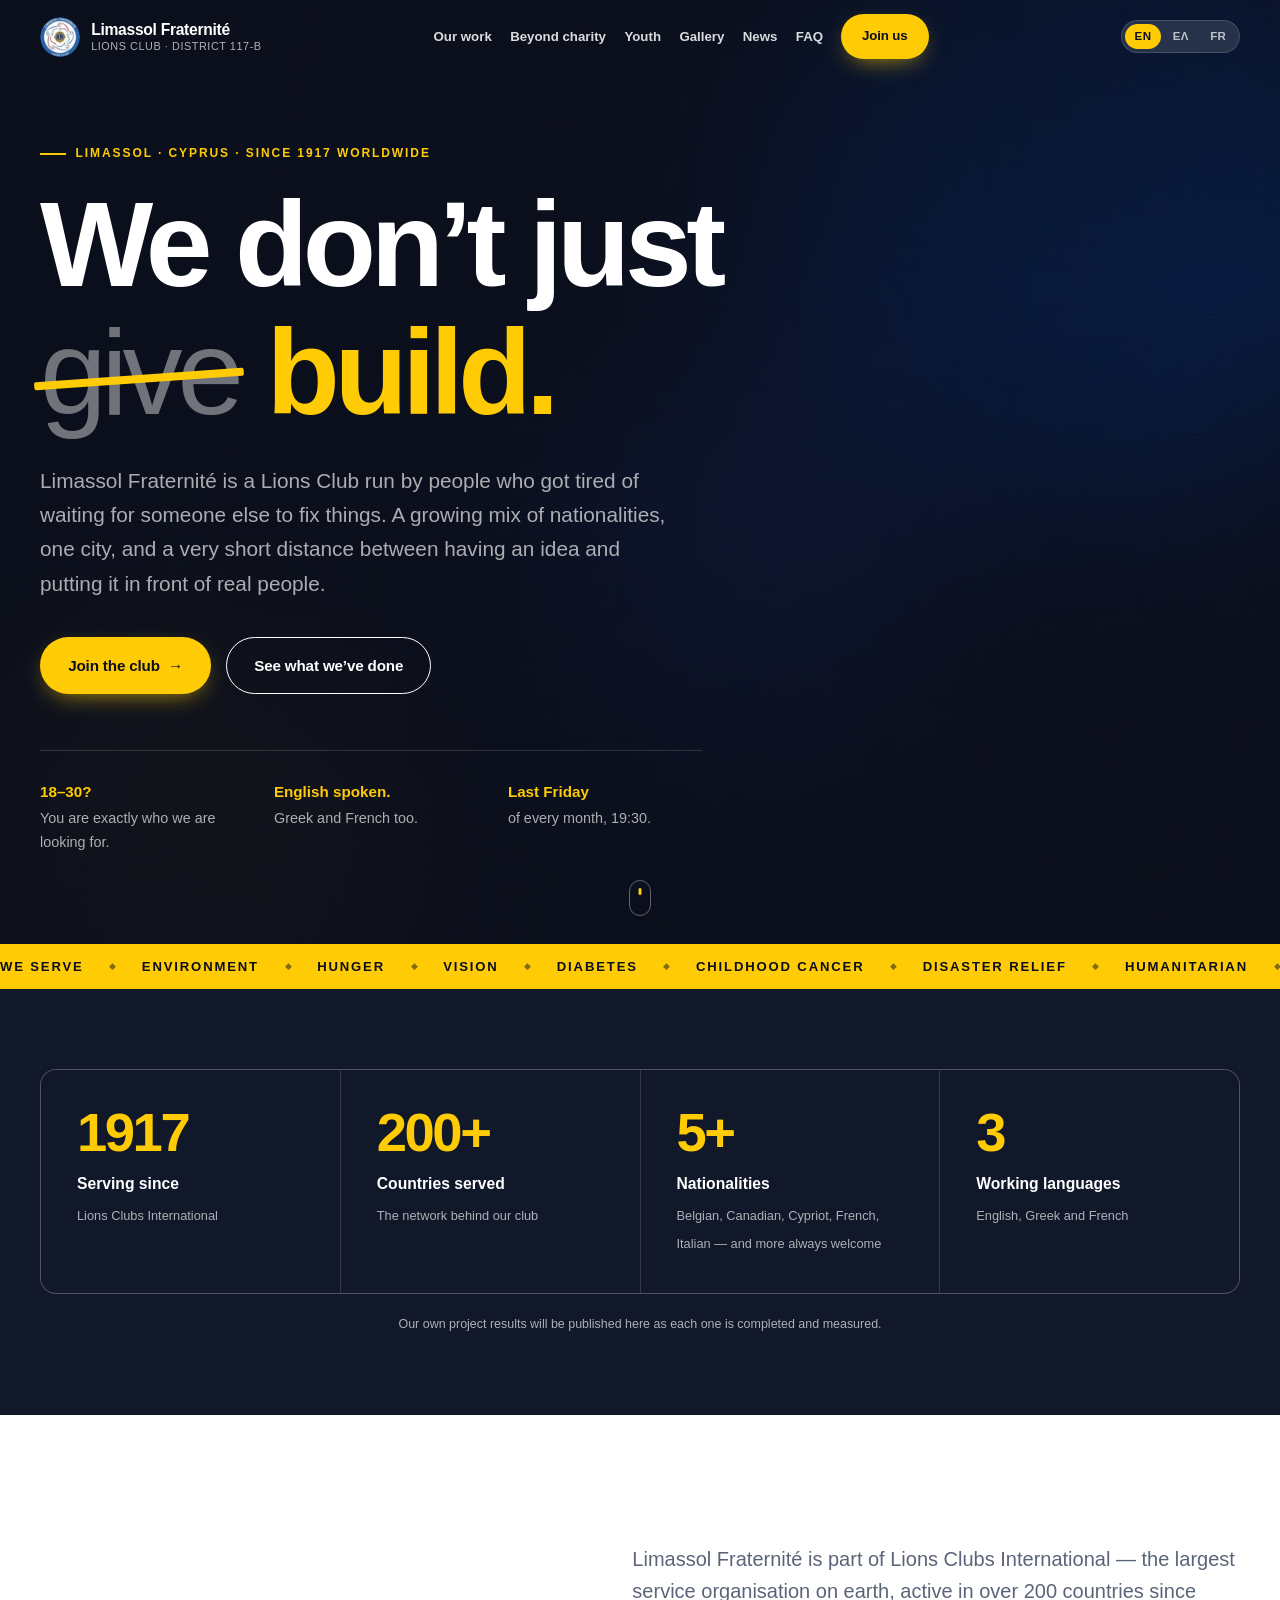
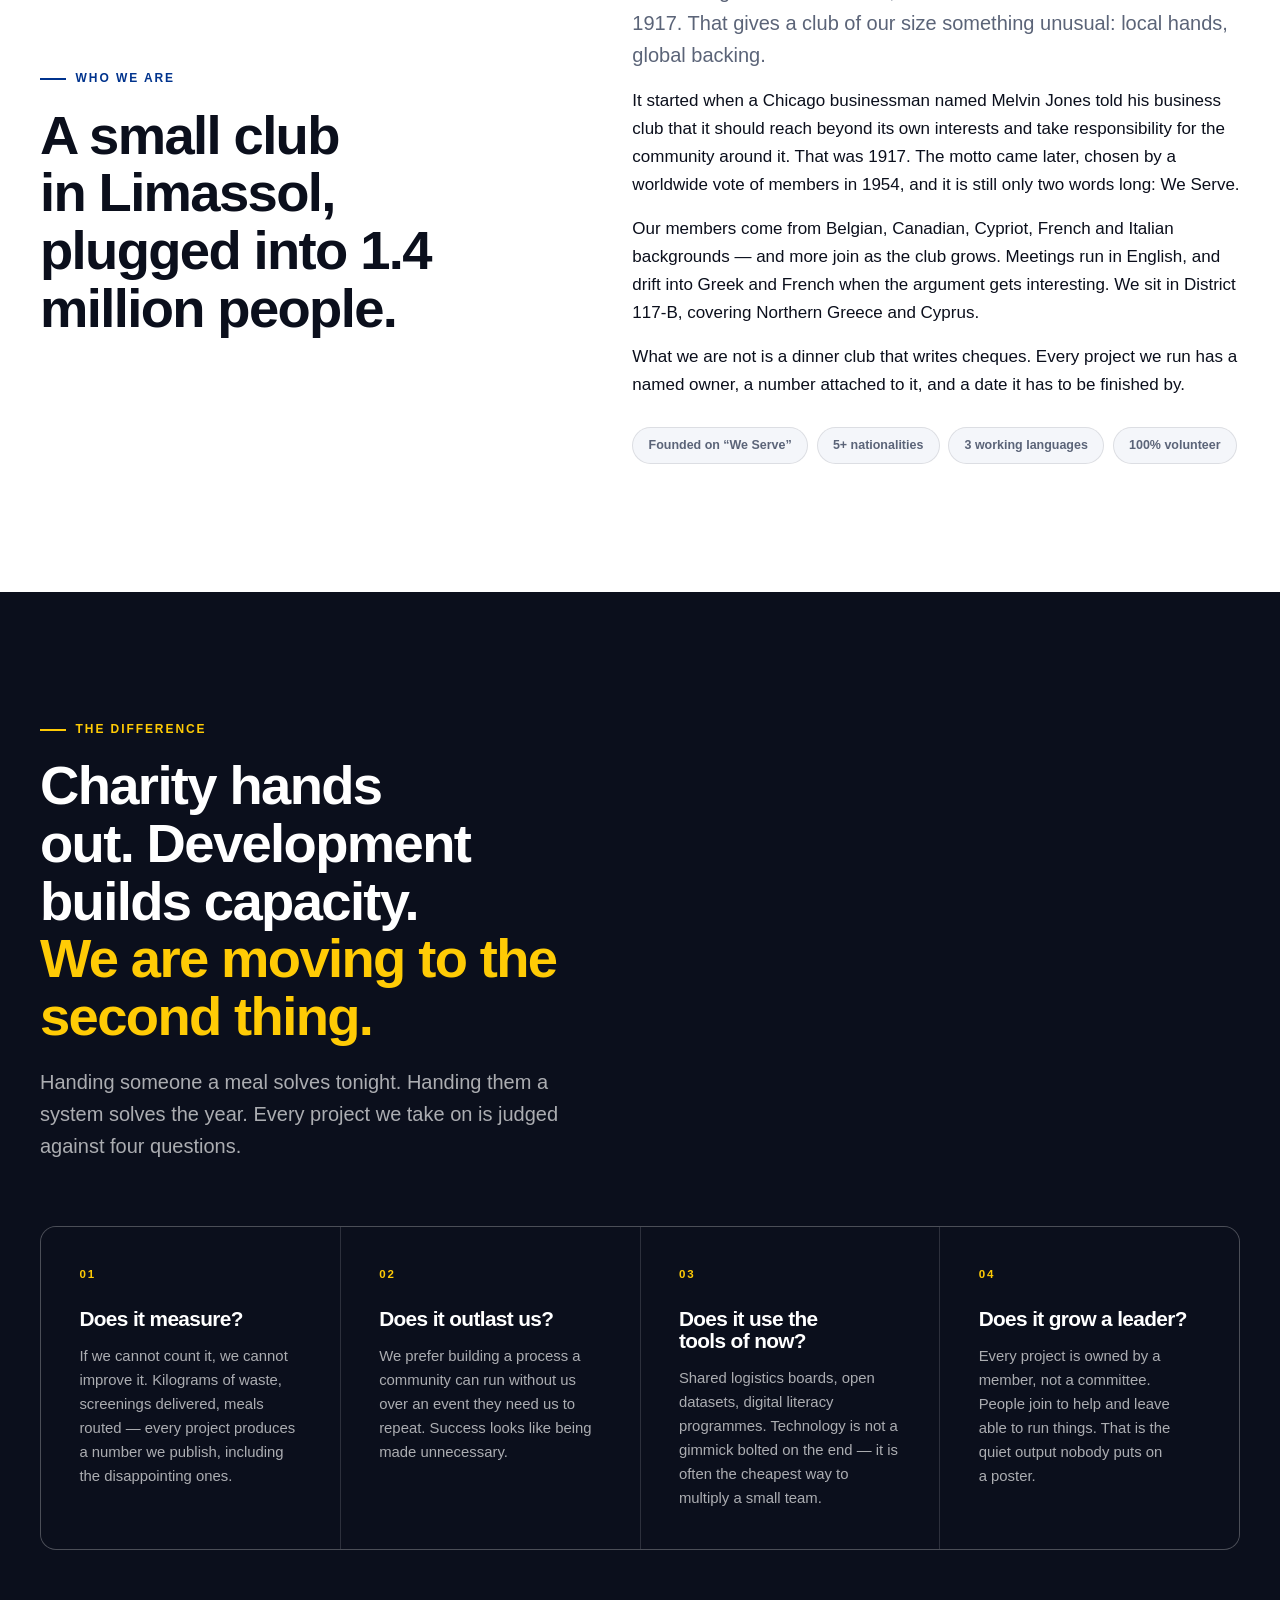
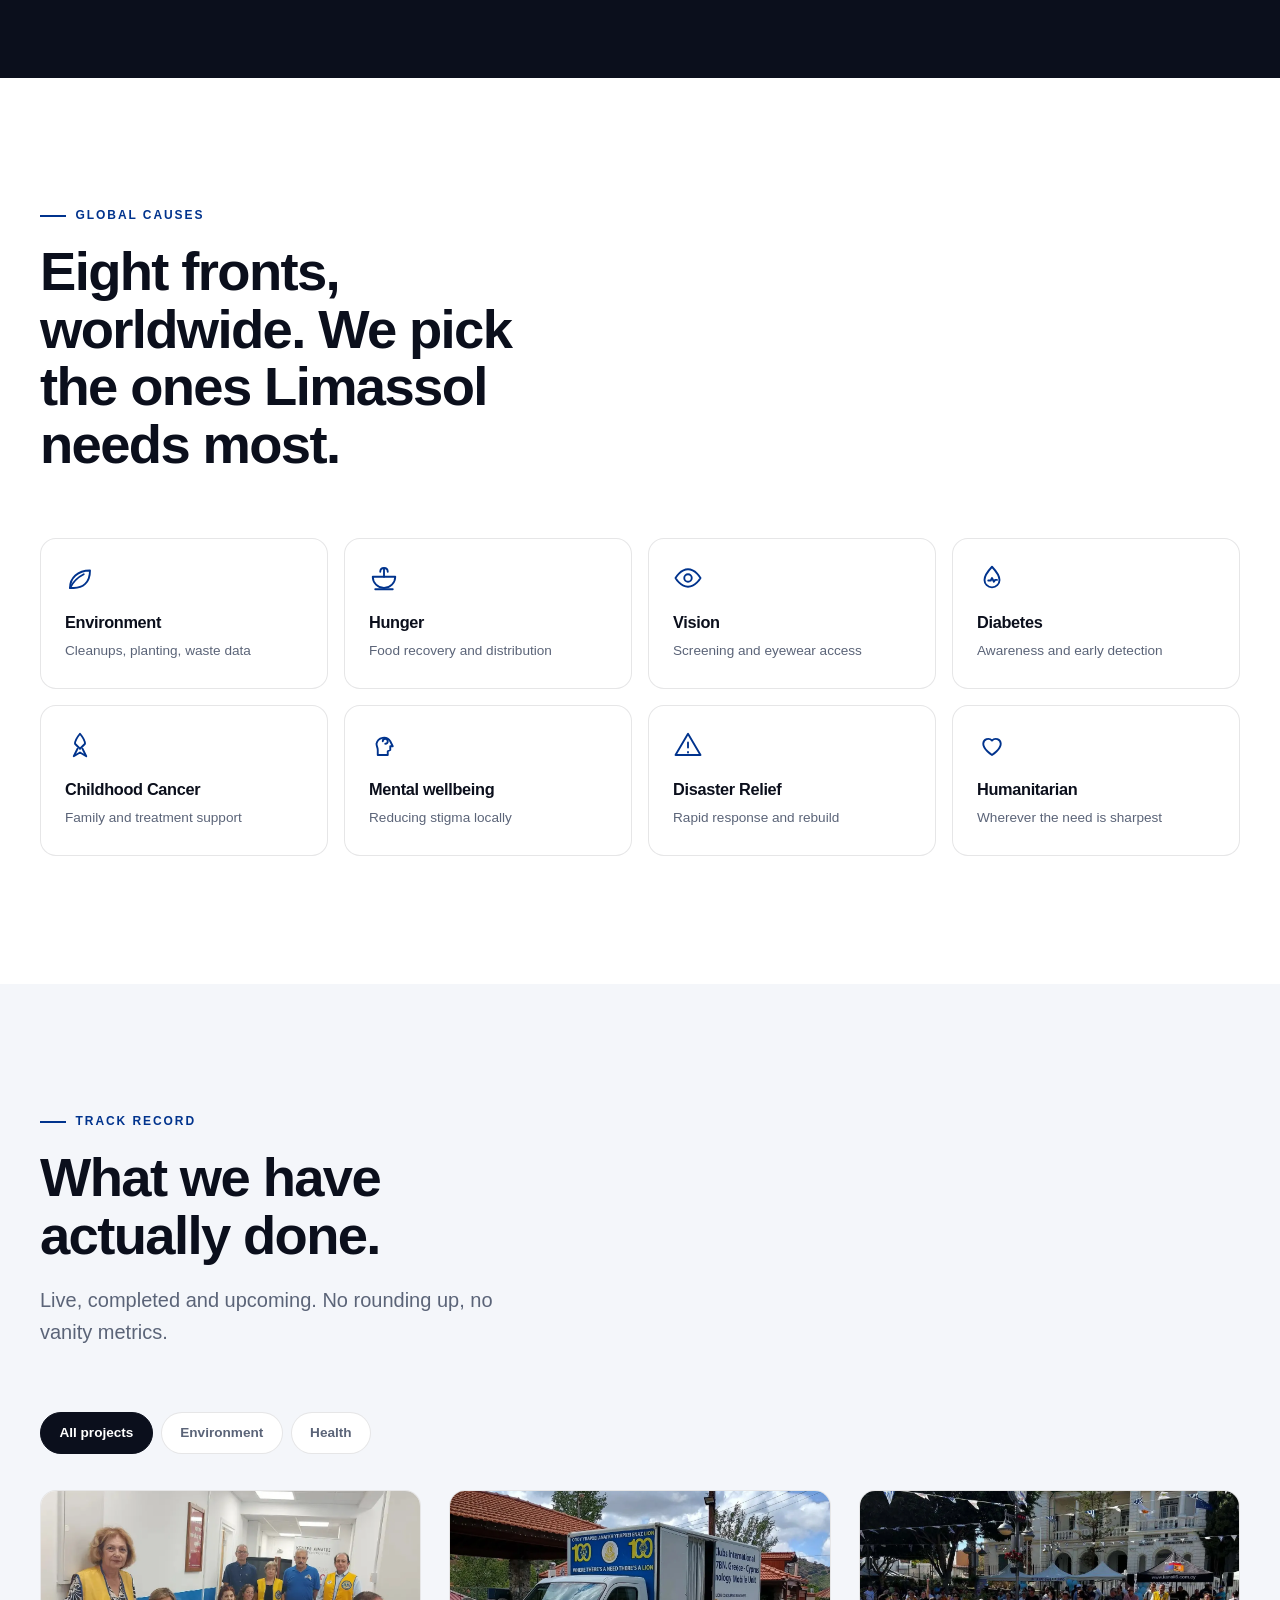
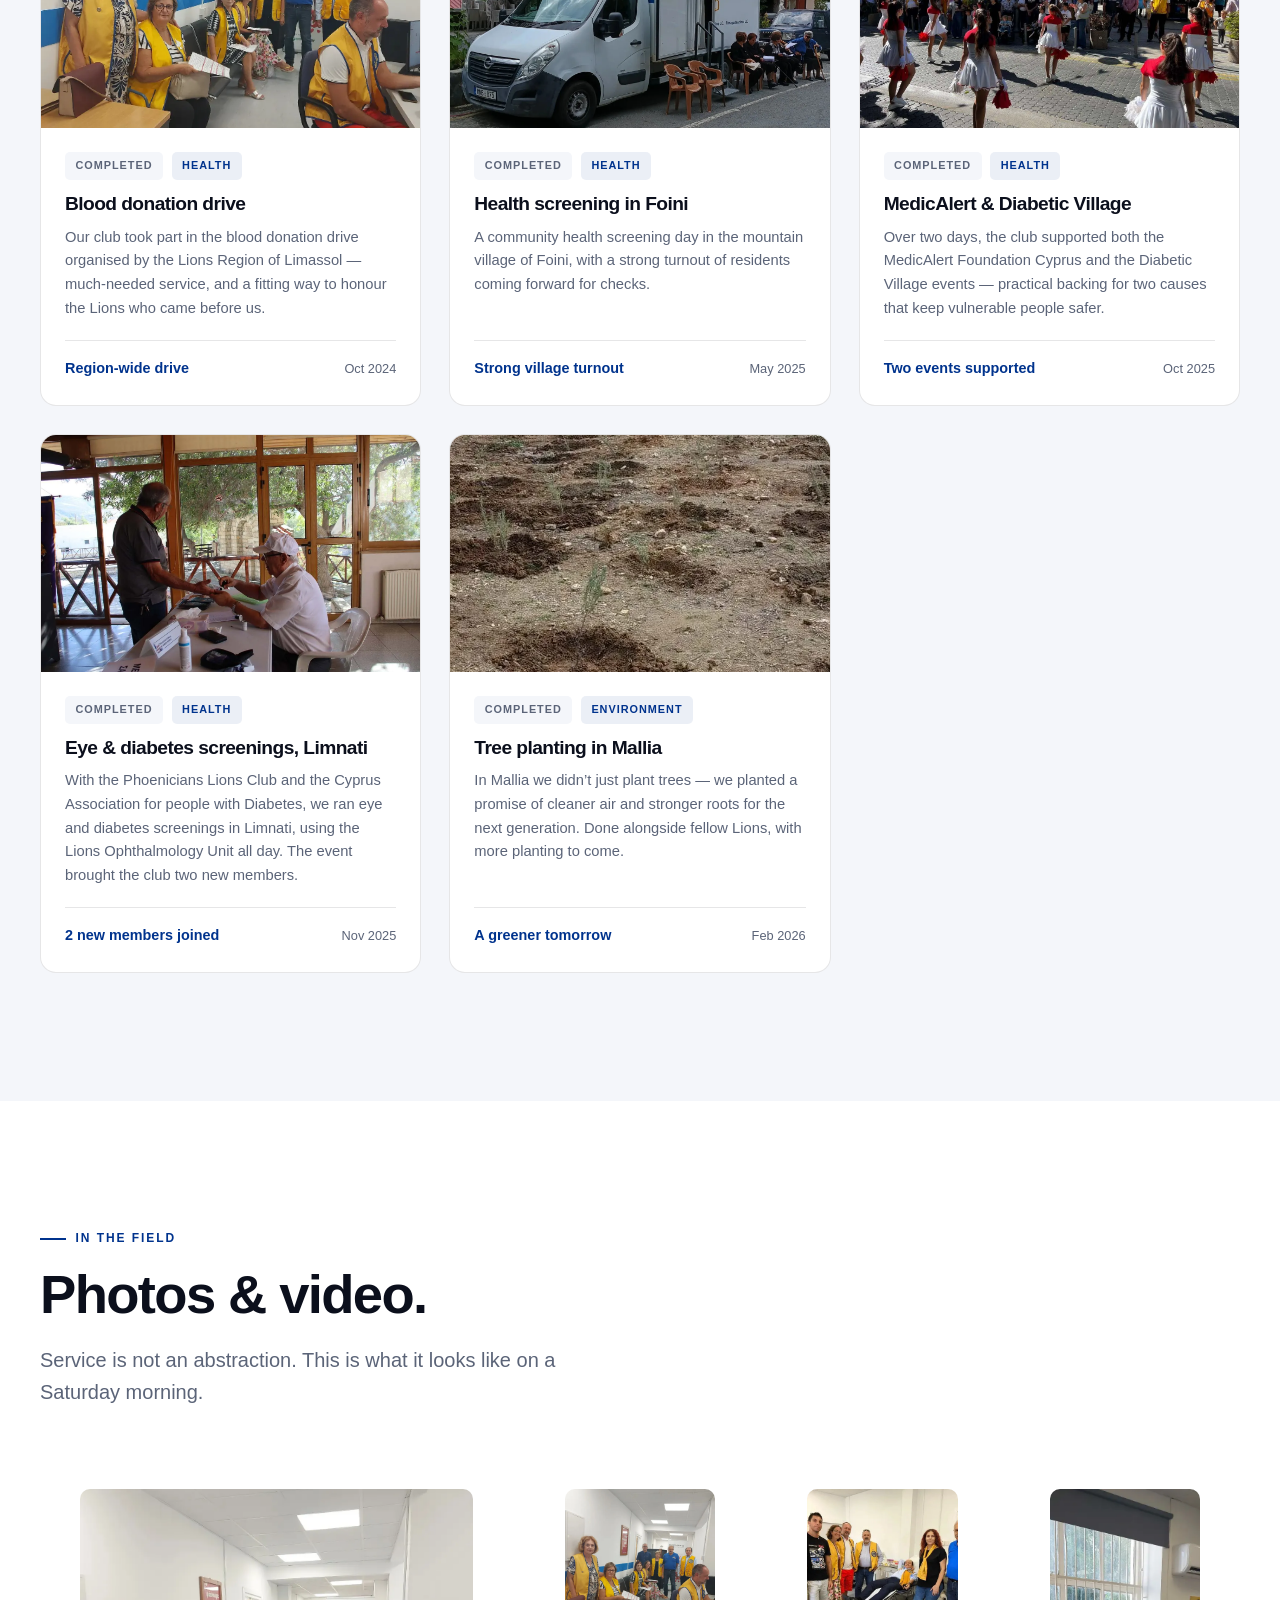
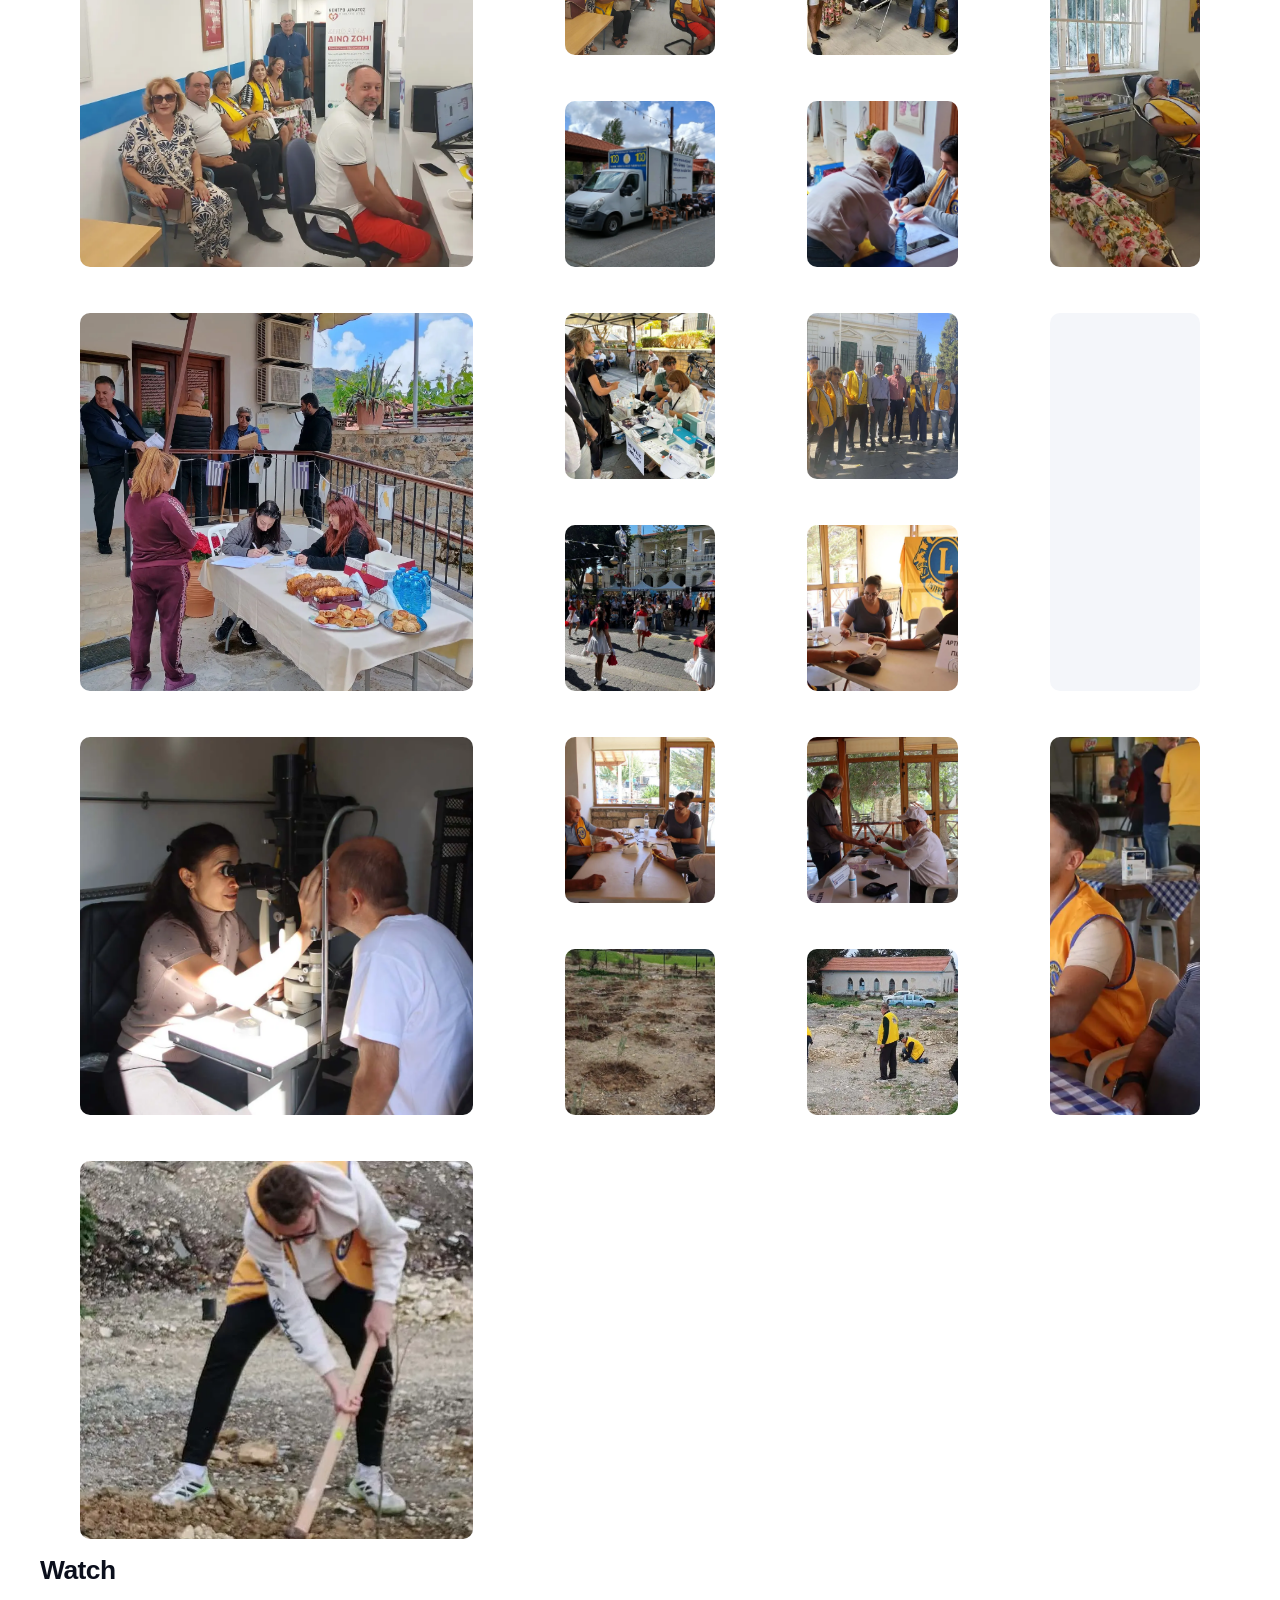
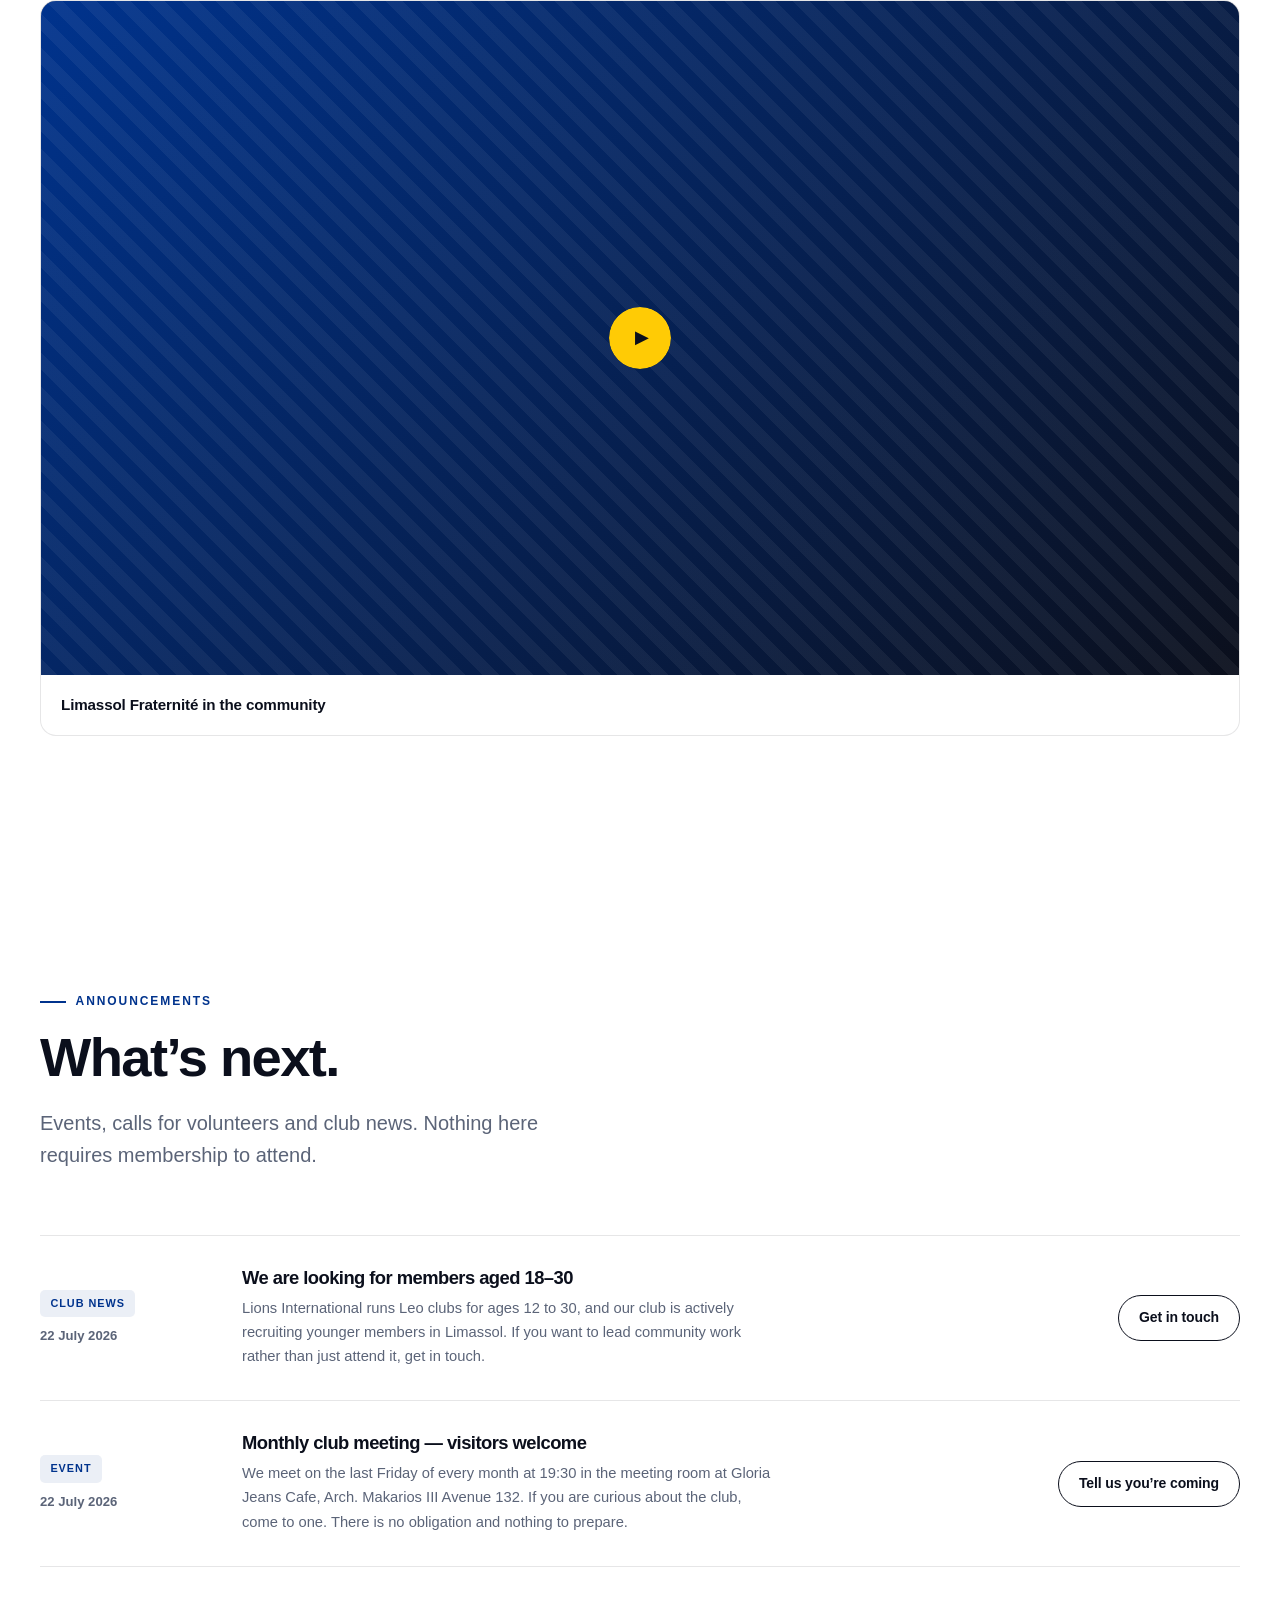
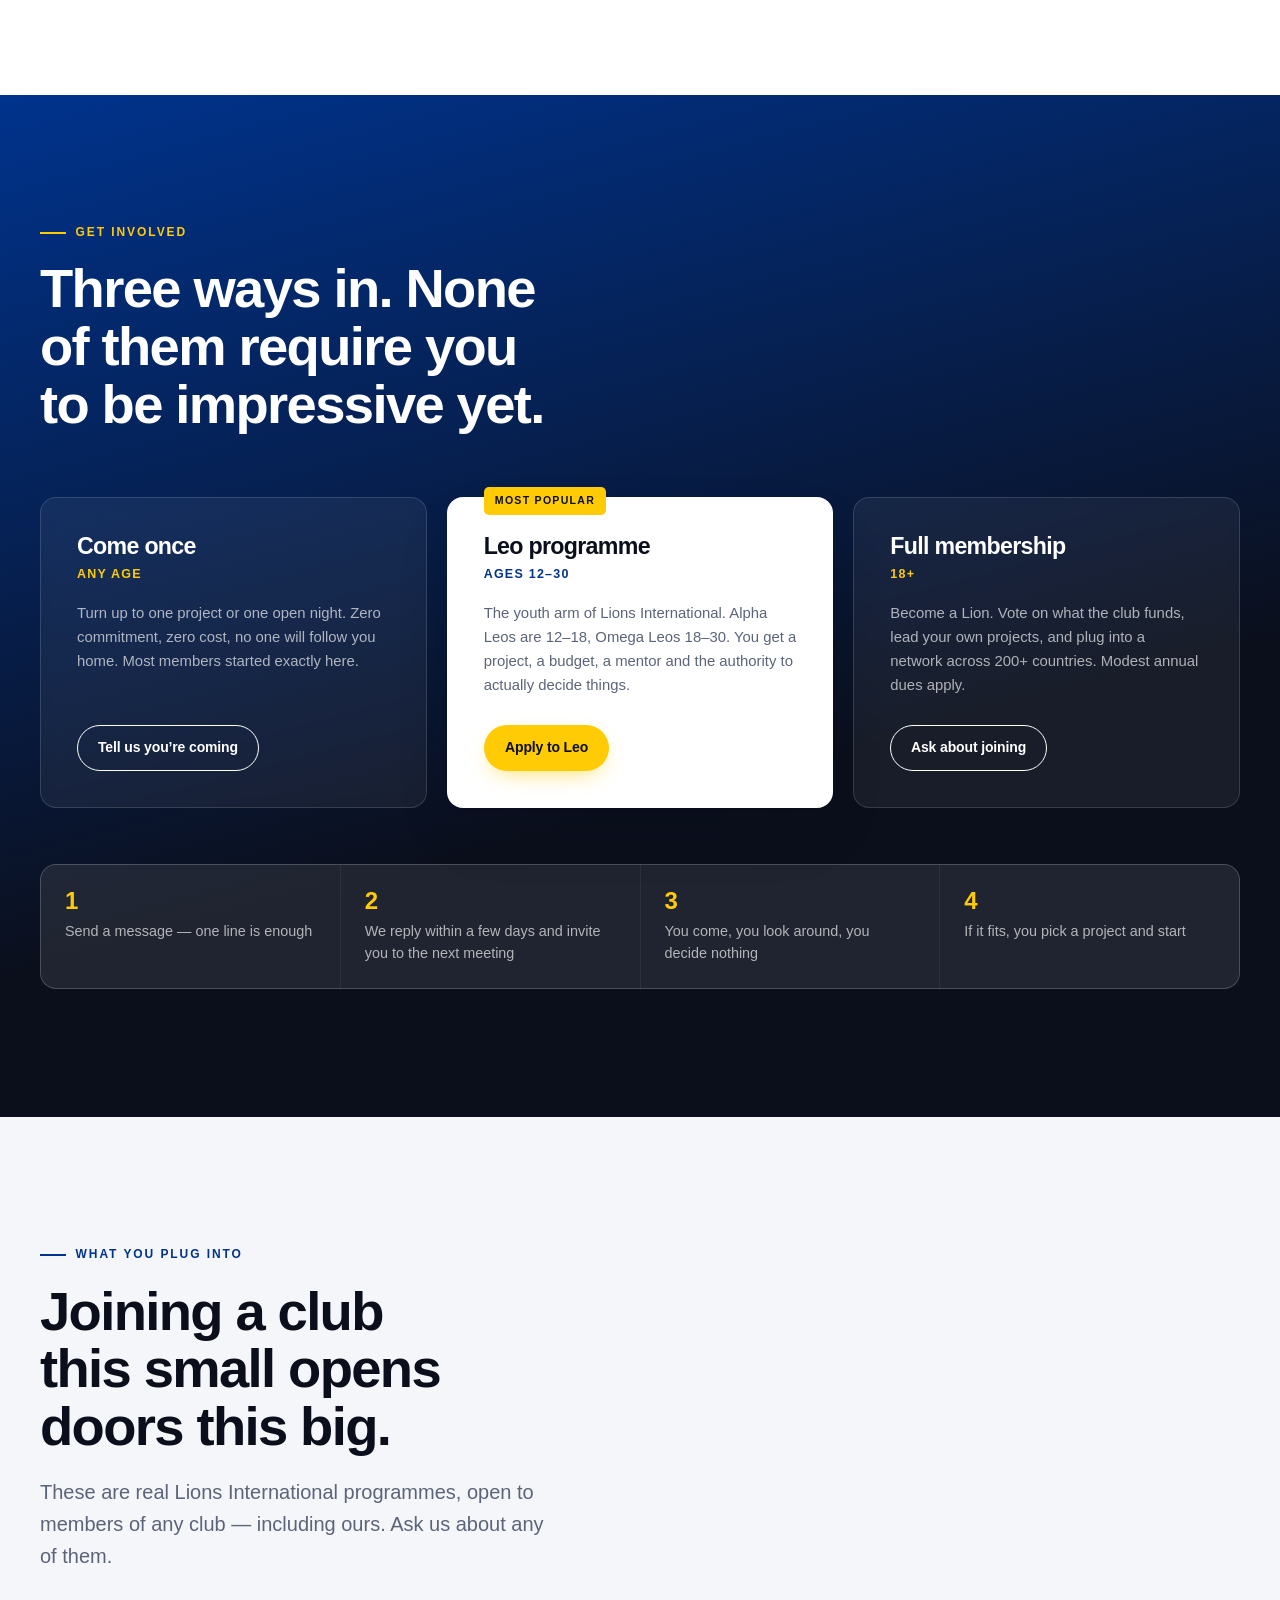
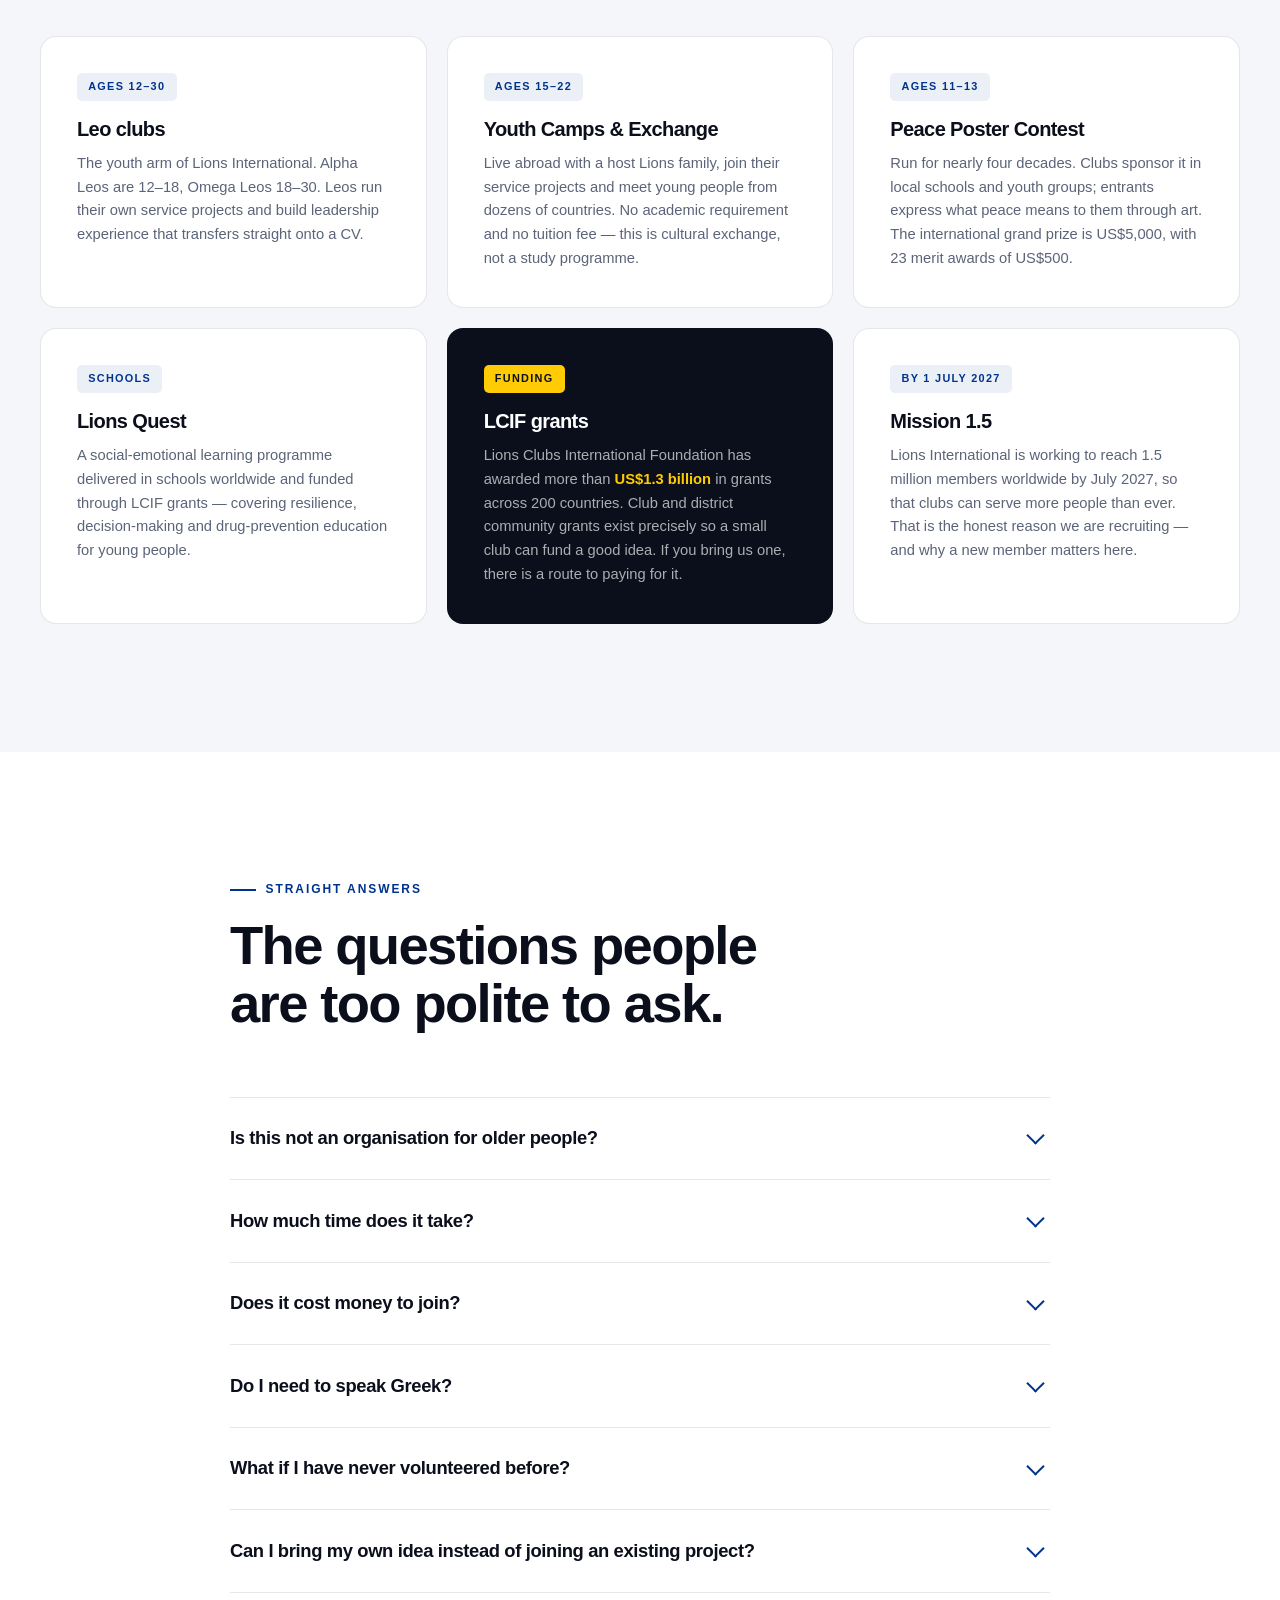
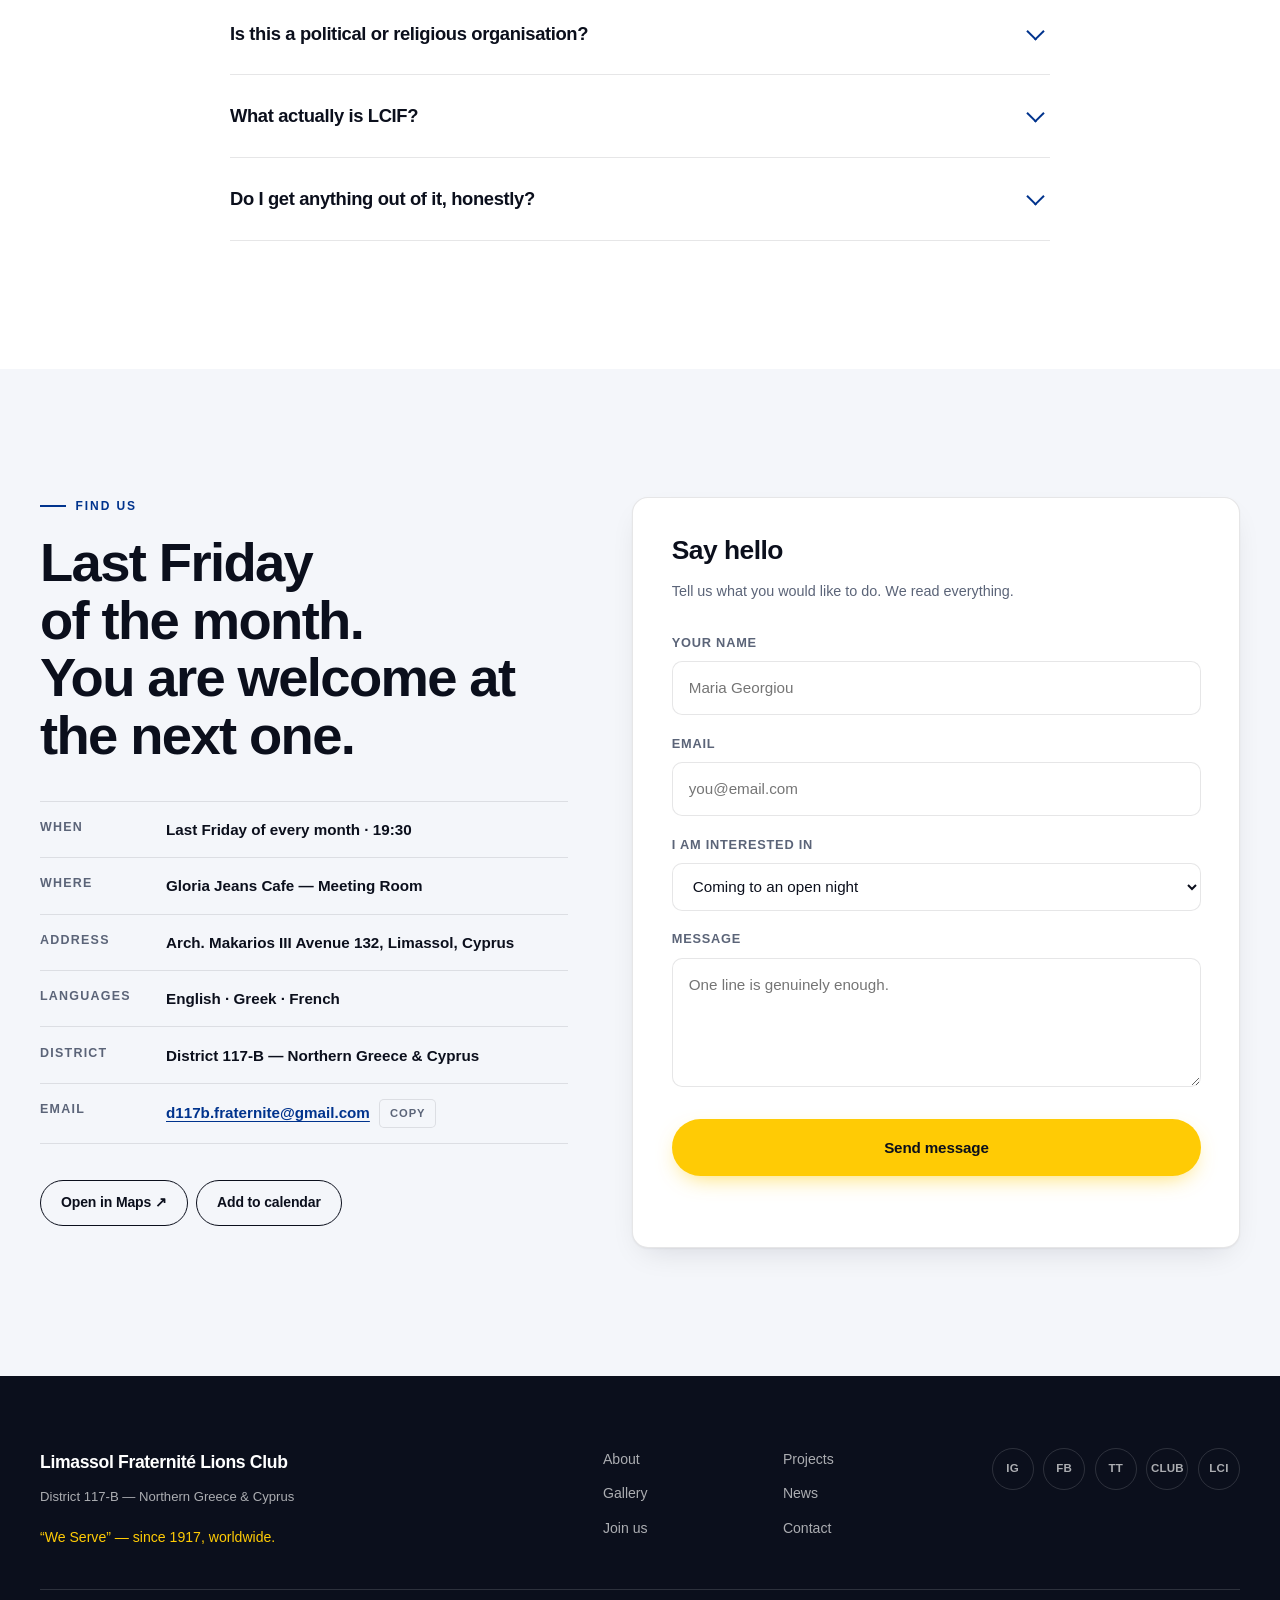
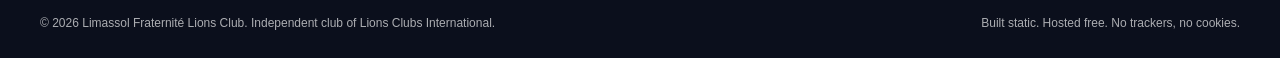
==== index.html @ 4292e46d "Move to organisation root URL limassolfraternite.github.io The site now lives at a clean, name-free " ====
<!DOCTYPE html>
<html lang="en">
<head>
<meta charset="utf-8">
<meta name="viewport" content="width=device-width, initial-scale=1, viewport-fit=cover">
<title>Limassol Fraternité Lions Club | Community Service in Limassol, Cyprus</title>

<meta name="description" content="Limassol Fraternité Lions Club — a multicultural volunteer club in Limassol, Cyprus. Real community development: health screenings, blood donation, tree planting and more. Ages 18–30 especially welcome. We Serve.">
<meta name="keywords" content="Lions Club Limassol, Limassol Fraternité, Lions Club Cyprus, volunteer Limassol, community service Cyprus, Leo Club Cyprus, District 117-B, charity Limassol, join Lions Cyprus">
<meta name="theme-color" content="#0B0F1C">
<meta name="author" content="Limassol Fraternité Lions Club">
<meta name="robots" content="index, follow, max-image-preview:large">
<meta name="geo.region" content="CY">
<meta name="geo.placename" content="Limassol, Cyprus">
<link rel="canonical" href="https://limassolfraternite.github.io/">

<!-- Language versions (same page, ?lang= switches at runtime) -->
<link rel="alternate" hreflang="en" href="https://limassolfraternite.github.io/?lang=en">
<link rel="alternate" hreflang="el" href="https://limassolfraternite.github.io/?lang=el">
<link rel="alternate" hreflang="fr" href="https://limassolfraternite.github.io/?lang=fr">
<link rel="alternate" hreflang="x-default" href="https://limassolfraternite.github.io/">

<!-- Social sharing preview -->
<meta property="og:type" content="website">
<meta property="og:site_name" content="Limassol Fraternité Lions Club">
<meta property="og:title" content="Limassol Fraternité Lions Club — Community Service in Cyprus">
<meta property="og:description" content="Not just charity. Real, measurable community development in Limassol, Cyprus. Ages 18–30 especially welcome. We Serve.">
<meta property="og:image" content="https://limassolfraternite.github.io/assets/img/og-cover.jpg">
<meta property="og:image:width" content="1200">
<meta property="og:image:height" content="630">
<meta property="og:image:alt" content="Limassol Fraternité Lions Club — community development, not just charity. We Serve.">
<meta property="og:url" content="https://limassolfraternite.github.io/">
<meta property="og:locale" content="en_GB">
<meta property="og:locale:alternate" content="el_GR">
<meta property="og:locale:alternate" content="fr_FR">
<meta name="twitter:card" content="summary_large_image">
<meta name="twitter:title" content="Limassol Fraternité Lions Club — Community Service in Cyprus">
<meta name="twitter:description" content="Not just charity. Real, measurable community development in Limassol, Cyprus. Ages 18–30 especially welcome.">
<meta name="twitter:image" content="https://limassolfraternite.github.io/assets/img/og-cover.jpg">

<link rel="icon" type="image/png" sizes="64x64" href="assets/img/favicon.png?v=__V__">
<link rel="icon" type="image/png" sizes="32x32" href="assets/img/favicon-32.png?v=__V__">
<link rel="apple-touch-icon" href="assets/img/logo-180.png?v=__V__">
<link rel="stylesheet" href="assets/css/style.css?v=__V__">

<!-- Without JS the scroll-reveal never runs, so force every section visible.
     Guarantees the page is fully readable even if scripts fail to load. -->
<noscript><style>.reveal{opacity:1!important;transform:none!important}</style></noscript>
</head>

<body>
<a class="skip" href="#main" data-i18n="skip">Skip to content</a>

<!-- ══════════════════════════════════ HEADER ══════════════════════════════ -->
<header class="nav" id="nav">
  <div class="nav__in">
    <a class="brand" href="#top" aria-label="Limassol Fraternité Lions Club — home">
      <img class="brand__mark" src="assets/img/logo-mark.webp?v=__V__" width="40" height="40"
           alt="Limassol Fraternité Lions Club logo" decoding="async">
      <span class="brand__txt">
        <b>Limassol Fraternité</b>
        <i>Lions Club · District 117-B</i>
      </span>
    </a>

    <nav class="nav__links" id="navLinks" aria-label="Main">
      <a href="#work" data-i18n="nav.work">Our work</a>
      <a href="#innovation" data-i18n="nav.beyond">Beyond charity</a>
      <a href="#youth" data-i18n="nav.youth">Youth</a>
      <a href="#gallery" data-i18n="nav.gallery">Gallery</a>
      <a href="#news" data-i18n="nav.news">News</a>
      <a href="#faq" data-i18n="nav.faq">FAQ</a>
      <a class="btn btn--gold btn--sm" href="#join" data-i18n="nav.join">Join us</a>
    </nav>

    <button class="burger" id="burger" data-i18n-attr="aria-label:nav.open" aria-expanded="false" aria-controls="navLinks">
      <span></span><span></span><span></span>
    </button>
  </div>
</header>

<main id="main">

<!-- ══════════════════════════════════ HERO ════════════════════════════════ -->
<section class="hero" id="top">
  <div class="hero__bg" aria-hidden="true"><i></i><i></i><i></i></div>
  <div class="wrap hero__in">

    <p class="eyebrow" data-i18n="hero.eyebrow">Limassol · Cyprus · Since 1917 worldwide</p>

    <h1 class="hero__h">
      <span class="hw" data-i18n="hero.pre">We don’t just</span><br>
      <span class="strike" data-i18n="hero.strike">give</span> <span class="gold" data-i18n="hero.gold">build.</span>
    </h1>

    <p class="hero__p" data-i18n="hero.p">
      Limassol Fraternité is a Lions Club run by people who got tired of waiting for
      someone else to fix things. A growing mix of nationalities, one city, and a very
      short distance between having an idea and putting it in front of real people.
    </p>

    <div class="hero__cta">
      <a class="btn btn--gold" href="#join"><span data-i18n="hero.cta1">Join the club</span> <span aria-hidden="true">→</span></a>
      <a class="btn btn--ghost" href="#work" data-i18n="hero.cta2">See what we’ve done</a>
    </div>

    <ul class="hero__meta">
      <li><b data-i18n="hero.m1b">18–30?</b> <span data-i18n="hero.m1">You are exactly who we are looking for.</span></li>
      <li><b data-i18n="hero.m2b">English spoken.</b> <span data-i18n="hero.m2">Greek and French too.</span></li>
      <li><b data-i18n="hero.m3b">Last Friday</b> <span data-i18n="hero.m3">of every month, 19:30.</span></li>
    </ul>
  </div>

  <div class="scrollhint" aria-hidden="true"><span></span></div>
</section>

<!-- ═════════════════════════════════ TICKER ═══════════════════════════════ -->
<div class="ticker" aria-hidden="true">
  <div class="ticker__row">
    <span data-i18n="cause.serve">We Serve</span><i>◆</i><span data-i18n="cause.env">Environment</span><i>◆</i><span data-i18n="cause.hunger">Hunger</span><i>◆</i>
    <span data-i18n="cause.vision">Vision</span><i>◆</i><span data-i18n="cause.diabetes">Diabetes</span><i>◆</i><span data-i18n="cause.cancer">Childhood Cancer</span><i>◆</i>
    <span data-i18n="cause.disaster">Disaster Relief</span><i>◆</i><span data-i18n="cause.humanit">Humanitarian</span><i>◆</i><span data-i18n="cause.youth">Youth</span><i>◆</i>
    <span data-i18n="cause.serve">We Serve</span><i>◆</i><span data-i18n="cause.env">Environment</span><i>◆</i><span data-i18n="cause.hunger">Hunger</span><i>◆</i>
    <span data-i18n="cause.vision">Vision</span><i>◆</i><span data-i18n="cause.diabetes">Diabetes</span><i>◆</i><span data-i18n="cause.cancer">Childhood Cancer</span><i>◆</i>
    <span data-i18n="cause.disaster">Disaster Relief</span><i>◆</i><span data-i18n="cause.humanit">Humanitarian</span><i>◆</i><span data-i18n="cause.youth">Youth</span><i>◆</i>
  </div>
</div>

<!-- ═════════════════════════════════ STATS ════════════════════════════════ -->
<section class="stats" data-i18n-attr="aria-label:stats.aria">
  <div class="wrap">
    <div class="stats__grid" id="statsGrid"><!-- rendered from data/content.js --></div>
    <p class="stats__foot" data-i18n="stats.foot">Our own project results will be published here as each one is completed and measured.</p>
  </div>
</section>

<!-- ══════════════════════════════════ ABOUT ═══════════════════════════════ -->
<section class="sec" id="about">
  <div class="wrap grid2">
    <div class="reveal">
      <p class="eyebrow eyebrow--dark" data-i18n="about.eyebrow">Who we are</p>
      <h2 class="h2" data-i18n="about.h2">A small club in Limassol, plugged into 1.4 million people.</h2>
    </div>
    <div class="reveal">
      <p class="lead" data-i18n="about.p1">
        Limassol Fraternité is part of Lions Clubs International — the largest service
        organisation on earth, active in over 200 countries since 1917. That gives a
        club of our size something unusual: local hands, global backing.
      </p>
      <p data-i18n="about.p2">
        It started when a Chicago businessman named Melvin Jones told his business club
        that it should reach beyond its own interests and take responsibility for the
        community around it. That was 1917. The motto came later, chosen by a worldwide
        vote of members in 1954, and it is still only two words long: <b>We Serve</b>.
      </p>
      <p data-i18n="about.p3">
        Our members come from Belgian, Canadian, Cypriot, French and Italian backgrounds.
        Meetings run in English, and drift into Greek and French when the argument gets
        interesting. We sit in District 117-B, covering Northern Greece and Cyprus.
      </p>
      <p data-i18n="about.p4">
        What we are not is a dinner club that writes cheques. Every project we run has a
        named owner, a number attached to it, and a date it has to be finished by.
      </p>
      <div class="chips">
        <span class="chip" data-i18n="about.c1">Founded on “We Serve”</span>
        <span class="chip" data-i18n="about.c2">5 nationalities</span>
        <span class="chip" data-i18n="about.c3">3 working languages</span>
        <span class="chip" data-i18n="about.c4">100% volunteer</span>
      </div>
    </div>
  </div>
</section>

<!-- ═══════════════════════════════ INNOVATION ═════════════════════════════ -->
<section class="sec sec--dark" id="innovation">
  <div class="wrap">
    <div class="sechead reveal">
      <p class="eyebrow" data-i18n="inn.eyebrow">The difference</p>
      <h2 class="h2 h2--light"><span data-i18n="inn.h2a">Charity hands out. Development builds capacity.</span><br><span class="gold" data-i18n="inn.h2b">We are moving to the second thing.</span></h2>
      <p class="lead lead--light" data-i18n="inn.lead">Handing someone a meal solves tonight. Handing them a system solves the year. Every project we take on is judged against four questions.</p>
    </div>

    <div class="pillars">
      <article class="pillar reveal">
        <span class="pillar__n">01</span>
        <h3 data-i18n="inn.1h">Does it measure?</h3>
        <p data-i18n="inn.1p">If we cannot count it, we cannot improve it. Kilograms of waste, screenings delivered, meals routed — every project produces a number we publish, including the disappointing ones.</p>
      </article>
      <article class="pillar reveal">
        <span class="pillar__n">02</span>
        <h3 data-i18n="inn.2h">Does it outlast us?</h3>
        <p data-i18n="inn.2p">We prefer building a process a community can run without us over an event they need us to repeat. Success looks like being made unnecessary.</p>
      </article>
      <article class="pillar reveal">
        <span class="pillar__n">03</span>
        <h3 data-i18n="inn.3h">Does it use the tools of now?</h3>
        <p data-i18n="inn.3p">Shared logistics boards, open datasets, digital literacy programmes. Technology is not a gimmick bolted on the end — it is often the cheapest way to multiply a small team.</p>
      </article>
      <article class="pillar reveal">
        <span class="pillar__n">04</span>
        <h3 data-i18n="inn.4h">Does it grow a leader?</h3>
        <p data-i18n="inn.4p">Every project is owned by a member, not a committee. People join to help and leave able to run things. That is the quiet output nobody puts on a poster.</p>
      </article>
    </div>
  </div>
</section>

<!-- ═══════════════════════════════ CAUSES ═════════════════════════════════ -->
<section class="sec" id="causes">
  <div class="wrap">
    <div class="sechead reveal">
      <p class="eyebrow eyebrow--dark" data-i18n="causes.eyebrow">Global causes</p>
      <h2 class="h2" data-i18n="causes.h2">Eight fronts, worldwide. We pick the ones Limassol needs most.</h2>
    </div>
    <!-- Inline SVG rather than emoji: renders identically on every device,
         costs no extra request, and inherits the brand colour. -->
    <ul class="causes">
      <li class="reveal">
        <svg viewBox="0 0 24 24" aria-hidden="true"><path d="M4 20c0-8 6-14 16-14 0 10-6 14-13 14H4Z"/><path d="M4 20c3-6 7-9 11-11"/></svg>
        <b data-i18n="cause.env">Environment</b><i data-i18n="causes.env.d">Cleanups, planting, waste data</i>
      </li>
      <li class="reveal">
        <svg viewBox="0 0 24 24" aria-hidden="true"><path d="M3 11h18a9 9 0 0 1-18 0Z"/><path d="M12 11V5"/><path d="M9 7c0-2 1-3 3-3s3 1 3 3"/><path d="M5 21h14"/></svg>
        <b data-i18n="cause.hunger">Hunger</b><i data-i18n="causes.hunger.d">Food recovery and distribution</i>
      </li>
      <li class="reveal">
        <svg viewBox="0 0 24 24" aria-hidden="true"><path d="M2 12s4-7 10-7 10 7 10 7-4 7-10 7S2 12 2 12Z"/><circle cx="12" cy="12" r="3"/></svg>
        <b data-i18n="cause.vision">Vision</b><i data-i18n="causes.vision.d">Screening and eyewear access</i>
      </li>
      <li class="reveal">
        <svg viewBox="0 0 24 24" aria-hidden="true"><path d="M12 3s6 6.5 6 10.5A6 6 0 0 1 6 13.5C6 9.5 12 3 12 3Z"/><path d="M9 14h2l1-2 1.5 3 1-1.5h1.5"/></svg>
        <b data-i18n="cause.diabetes">Diabetes</b><i data-i18n="causes.diabetes.d">Awareness and early detection</i>
      </li>
      <li class="reveal">
        <svg viewBox="0 0 24 24" aria-hidden="true"><path d="M12 3c-2.5 3-4 5.5-4 8l4 4 4-4c0-2.5-1.5-5-4-8Z"/><path d="M10 15l-3 6 5-3 5 3-3-6"/></svg>
        <b data-i18n="cause.cancer">Childhood cancer</b><i data-i18n="causes.cancer.d">Family and treatment support</i>
      </li>
      <li class="reveal">
        <svg viewBox="0 0 24 24" aria-hidden="true"><path d="M15 20v-3l2-1v-3h2l-2-4a6 6 0 0 0-11 2c0 2 1 3 1 5v4Z"/><path d="M11 9a2 2 0 1 1 2 2"/></svg>
        <b data-i18n="cause.mental">Mental wellbeing</b><i data-i18n="causes.mental.d">Reducing stigma locally</i>
      </li>
      <li class="reveal">
        <svg viewBox="0 0 24 24" aria-hidden="true"><path d="M12 3 2 20h20L12 3Z"/><path d="M12 10v4"/><path d="M12 17.5v.5"/></svg>
        <b data-i18n="cause.disaster">Disaster relief</b><i data-i18n="causes.disaster.d">Rapid response and rebuild</i>
      </li>
      <li class="reveal">
        <svg viewBox="0 0 24 24" aria-hidden="true"><path d="M12 20s-7-4.5-7-9a4 4 0 0 1 7-2.5A4 4 0 0 1 19 11c0 4.5-7 9-7 9Z"/></svg>
        <b data-i18n="cause.humanit">Humanitarian</b><i data-i18n="causes.humanit.d">Wherever the need is sharpest</i>
      </li>
    </ul>
  </div>
</section>

<!-- ═══════════════════════════════ PROJECTS ═══════════════════════════════ -->
<section class="sec sec--tint" id="work">
  <div class="wrap">
    <div class="sechead reveal">
      <p class="eyebrow eyebrow--dark" data-i18n="work.eyebrow">Track record</p>
      <h2 class="h2" data-i18n="work.h2">What we have actually done.</h2>
      <p class="lead" data-i18n="work.lead">Live, completed and upcoming. No rounding up, no vanity metrics.</p>
    </div>

    <div class="filters" id="filters" role="group" data-i18n-attr="aria-label:work.filterAria"></div>
    <div class="projects" id="projects"></div>
    <p class="empty" id="projectsEmpty" data-i18n="work.empty" hidden>No projects in this category yet.</p>
  </div>
</section>

<!-- ═══════════════════════════════ GALLERY ════════════════════════════════ -->
<section class="sec" id="gallery">
  <div class="wrap">
    <div class="sechead reveal">
      <p class="eyebrow eyebrow--dark" data-i18n="gal.eyebrow">In the field</p>
      <h2 class="h2" data-i18n="gal.h2">Photos &amp; video.</h2>
      <p class="lead" data-i18n="gal.lead">Service is not an abstraction. This is what it looks like on a Saturday morning.</p>
    </div>

    <div class="gallery" id="gallery-grid"></div>

    <h3 class="h3 mt" data-i18n="gal.watch">Watch</h3>
    <div class="videos" id="videos"></div>
  </div>
</section>

<!-- ═══════════════════════════════ VOICES ═════════════════════════════════
     Hidden until real member quotes exist. To switch it back on:
       1. Add real, permission-granted quotes to `voices` in data/content.js
       2. Delete the line below that says  <!- - REMOVE THIS LINE - ->
          and the matching closing marker at the end of the block
========================================================================= -->
<!-- REMOVE THIS LINE TO SHOW THIS SECTION
<section class="sec sec--dark" id="voices">
  <div class="wrap">
    <div class="sechead reveal">
      <p class="eyebrow">Members</p>
      <h2 class="h2 h2--light">Why they stayed.</h2>
    </div>
    <div class="voices" id="voices"></div>
  </div>
</section>
AND REMOVE THIS LINE TOO -->

<!-- ═══════════════════════════════ NEWS ═══════════════════════════════════ -->
<section class="sec" id="news">
  <div class="wrap">
    <div class="sechead reveal">
      <p class="eyebrow eyebrow--dark" data-i18n="news.eyebrow">Announcements</p>
      <h2 class="h2" data-i18n="news.h2">What’s next.</h2>
      <p class="lead" data-i18n="news.lead">Events, calls for volunteers and club news. Nothing here requires membership to attend.</p>
    </div>
    <div class="news" id="news-list"></div>
  </div>
</section>

<!-- ═══════════════════════════════ JOIN ═══════════════════════════════════ -->
<section class="sec join" id="join">
  <div class="wrap">
    <div class="sechead reveal">
      <p class="eyebrow" data-i18n="join.eyebrow">Get involved</p>
      <h2 class="h2 h2--light" data-i18n="join.h2">Three ways in. None of them require you to be impressive yet.</h2>
    </div>

    <div class="paths">
      <article class="path reveal">
        <h3 data-i18n="join.1h">Come once</h3>
        <p class="path__age" data-i18n="join.1age">Any age</p>
        <p data-i18n="join.1p">Turn up to one project or one open night. Zero commitment, zero cost, no one will follow you home. Most members started exactly here.</p>
        <a class="btn btn--ghost btn--sm" href="#contact" data-i18n="join.1cta">Tell us you’re coming</a>
      </article>
      <article class="path reveal path--feat">
        <span class="path__tag" data-i18n="join.2tag">Most popular</span>
        <h3 data-i18n="join.2h">Leo programme</h3>
        <p class="path__age" data-i18n="join.2age">Ages 12–30</p>
        <p data-i18n="join.2p">The youth arm of Lions International. Alpha Leos are 12–18, Omega Leos 18–30. You get a project, a budget, a mentor and the authority to actually decide things.</p>
        <a class="btn btn--gold btn--sm" href="#contact" data-i18n="join.2cta">Apply to Leo</a>
      </article>
      <article class="path reveal">
        <h3 data-i18n="join.3h">Full membership</h3>
        <p class="path__age" data-i18n="join.3age">18+</p>
        <p data-i18n="join.3p">Become a Lion. Vote on what the club funds, lead your own projects, and plug into a network across 200+ countries. Modest annual dues apply.</p>
        <a class="btn btn--ghost btn--sm" href="#contact" data-i18n="join.3cta">Ask about joining</a>
      </article>
    </div>

    <ol class="steps">
      <li><b>1</b> <span data-i18n="join.s1">Send a message — one line is enough</span></li>
      <li><b>2</b> <span data-i18n="join.s2">We reply within a few days and invite you to the next meeting</span></li>
      <li><b>3</b> <span data-i18n="join.s3">You come, you look around, you decide nothing</span></li>
      <li><b>4</b> <span data-i18n="join.s4">If it fits, you pick a project and start</span></li>
    </ol>
  </div>
</section>

<!-- ═══════════════════════════ YOUTH PROGRAMMES ═══════════════════════════ -->
<section class="sec sec--tint" id="youth">
  <div class="wrap">
    <div class="sechead reveal">
      <p class="eyebrow eyebrow--dark" data-i18n="youth.eyebrow">What you plug into</p>
      <h2 class="h2" data-i18n="youth.h2">Joining a club this small opens doors this big.</h2>
      <p class="lead" data-i18n="youth.lead">These are real Lions International programmes, open to members of any club — including ours. Ask us about any of them.</p>
    </div>

    <div class="programmes">
      <article class="prog-card reveal">
        <span class="prog-card__age" data-i18n="youth.1age">Ages 12–30</span>
        <h3 data-i18n="youth.1h">Leo clubs</h3>
        <p data-i18n="youth.1p">The youth arm of Lions International. Alpha Leos are 12–18, Omega Leos 18–30. Leos run their own service projects and build leadership experience that transfers straight onto a CV.</p>
      </article>

      <article class="prog-card reveal">
        <span class="prog-card__age" data-i18n="youth.2age">Ages 15–22</span>
        <h3 data-i18n="youth.2h">Youth Camps &amp; Exchange</h3>
        <p data-i18n="youth.2p">Live abroad with a host Lions family, join their service projects and meet young people from dozens of countries. No academic requirement and no tuition fee — this is cultural exchange, not a study programme.</p>
      </article>

      <article class="prog-card reveal">
        <span class="prog-card__age" data-i18n="youth.3age">Ages 11–13</span>
        <h3 data-i18n="youth.3h">Peace Poster Contest</h3>
        <p data-i18n="youth.3p">Run for nearly four decades. Clubs sponsor it in local schools and youth groups; entrants express what peace means to them through art. The international grand prize is US$5,000, with 23 merit awards of US$500.</p>
      </article>

      <article class="prog-card reveal">
        <span class="prog-card__age" data-i18n="youth.4age">Schools</span>
        <h3 data-i18n="youth.4h">Lions Quest</h3>
        <p data-i18n="youth.4p">A social-emotional learning programme delivered in schools worldwide and funded through LCIF grants — covering resilience, decision-making and drug-prevention education for young people.</p>
      </article>

      <article class="prog-card reveal prog-card--feat">
        <span class="prog-card__age" data-i18n="youth.5age">Funding</span>
        <h3 data-i18n="youth.5h">LCIF grants</h3>
        <p><span data-i18n="youth.5p1">Lions Clubs International Foundation has awarded more than</span> <b data-i18n="youth.5b">US$1.3 billion</b> <span data-i18n="youth.5p2">in grants across 200 countries. Club and district community grants exist precisely so a small club can fund a good idea. If you bring us one, there is a route to paying for it.</span></p>
      </article>

      <article class="prog-card reveal">
        <span class="prog-card__age" data-i18n="youth.6age">By 1 July 2027</span>
        <h3 data-i18n="youth.6h">Mission 1.5</h3>
        <p data-i18n="youth.6p">Lions International is working to reach 1.5 million members worldwide by July 2027, so that clubs can serve more people than ever. That is the honest reason we are recruiting — and why a new member matters here.</p>
      </article>
    </div>
  </div>
</section>

<!-- ═══════════════════════════════ FAQ ════════════════════════════════════ -->
<section class="sec" id="faq">
  <div class="wrap wrap--narrow">
    <div class="sechead reveal">
      <p class="eyebrow eyebrow--dark" data-i18n="faq.eyebrow">Straight answers</p>
      <h2 class="h2" data-i18n="faq.h2">The questions people are too polite to ask.</h2>
    </div>
    <div class="faq" id="faq-list"></div>
  </div>
</section>

<!-- ═══════════════════════════════ CONTACT ════════════════════════════════ -->
<section class="sec sec--tint" id="contact">
  <div class="wrap grid2 grid2--top">

    <div class="reveal">
      <p class="eyebrow eyebrow--dark" data-i18n="con.eyebrow">Find us</p>
      <h2 class="h2"><span data-i18n="con.h2a">Last Friday of the month.</span><br><span data-i18n="con.h2b">You are welcome at the next one.</span></h2>

      <dl class="meet">
        <div><dt data-i18n="con.when">When</dt><dd id="m-when">—</dd></div>
        <div><dt data-i18n="con.where">Where</dt><dd id="m-where">—</dd></div>
        <div><dt data-i18n="con.address">Address</dt><dd id="m-addr">—</dd></div>
        <div><dt data-i18n="con.lang">Languages</dt><dd id="m-lang">—</dd></div>
        <div><dt data-i18n="con.district">District</dt><dd id="m-dist">—</dd></div>
        <div><dt data-i18n="con.email">Email</dt><dd><a id="m-mail" href="#">—</a></dd></div>
      </dl>

      <a class="btn btn--ghost btn--sm" id="m-map" href="#" target="_blank" rel="noopener" data-i18n="con.map">Open in Maps ↗</a>
    </div>

    <div class="reveal">
      <form class="form" id="contactForm" novalidate>
        <h3 class="h3" data-i18n="form.h3">Say hello</h3>
        <p class="form__sub" data-i18n="form.sub">Tell us what you would like to do. We read everything.</p>

        <label><span data-i18n="form.name">Your name</span>
          <input type="text" name="name" required autocomplete="name" placeholder="Maria Georgiou">
        </label>
        <label><span data-i18n="form.email">Email</span>
          <input type="email" name="email" required autocomplete="email" placeholder="you@email.com">
        </label>
        <label><span data-i18n="form.int">I am interested in</span>
          <select name="interest">
            <option data-i18n="form.o1">Coming to an open night</option>
            <option data-i18n="form.o2">The Leo programme (12–30)</option>
            <option data-i18n="form.o3">Full membership</option>
            <option data-i18n="form.o4">Volunteering on one project</option>
            <option data-i18n="form.o5">Partnering with the club</option>
            <option data-i18n="form.o6">Something else</option>
          </select>
        </label>
        <label><span data-i18n="form.msg">Message</span>
          <textarea name="message" rows="4" data-i18n-attr="placeholder:form.msgPh"></textarea>
        </label>

        <button class="btn btn--gold" type="submit" data-i18n="form.send">Send message</button>
        <p class="form__note" id="formNote" role="status" aria-live="polite"></p>
      </form>
    </div>
  </div>
</section>

</main>

<!-- ══════════════════════════════════ FOOTER ══════════════════════════════ -->
<footer class="foot">
  <div class="wrap foot__in">
    <div class="foot__brand">
      <b>Limassol Fraternité Lions Club</b>
      <span id="f-dist">District 117-B</span>
      <p class="foot__motto" data-i18n="foot.motto">“We Serve” — since 1917, worldwide.</p>
    </div>

    <nav class="foot__nav" aria-label="Footer">
      <a href="#about" data-i18n="foot.about">About</a>
      <a href="#work" data-i18n="foot.projects">Projects</a>
      <a href="#gallery">Gallery</a>
      <a href="#news">News</a>
      <a href="#join" data-i18n="nav.join">Join</a>
      <a href="#contact" data-i18n="foot.contact">Contact</a>
    </nav>

    <div class="foot__social" id="social"></div>
  </div>
  <div class="wrap foot__legal">
    <span>© <span id="yr">2026</span> Limassol Fraternité Lions Club. Independent club of Lions Clubs International.</span>
    <span data-i18n="foot.built">Built static. Hosted free. No trackers, no cookies.</span>
  </div>
</footer>

<!-- Lightbox -->
<div class="lb" id="lb" hidden role="dialog" aria-modal="true" data-i18n-attr="aria-label:gal.viewer">
  <button class="lb__x" id="lbClose" data-i18n-attr="aria-label:gal.closeLb">✕</button>
  <button class="lb__nav lb__prev" id="lbPrev" data-i18n-attr="aria-label:gal.prev">‹</button>
  <figure class="lb__fig"><div id="lbHost"></div><figcaption id="lbCap"></figcaption></figure>
  <button class="lb__nav lb__next" id="lbNext" data-i18n-attr="aria-label:gal.next">›</button>
</div>

<noscript>
  <div class="wrap" style="padding:2rem 0">
    <p><b>JavaScript is disabled.</b> Project, gallery and news listings will not appear.
    Everything else works. Contact us at <a href="mailto:limassolfraternite@gmail.com">limassolfraternite@gmail.com</a>.</p>
  </div>
</noscript>

<script src="data/i18n.js?v=__V__"></script>
<script src="data/content.js?v=__V__"></script>
<script src="assets/js/main.js?v=__V__"></script>

<script type="application/ld+json">
{
  "@context":"https://schema.org",
  "@type":"NGO",
  "@id":"https://limassolfraternite.github.io/#org",
  "name":"Limassol Fraternité Lions Club",
  "alternateName":["Lions Club Limassol Fraternité","Limassol Fraternité","Λέσχη Lions Λεμεσού Fraternité"],
  "description":"A multicultural volunteer Lions Club in Limassol, Cyprus, delivering measurable community development — health screenings, blood donation, environmental action and more. Part of Lions Clubs International, District 117-B.",
  "url":"https://limassolfraternite.github.io/",
  "logo":"https://limassolfraternite.github.io/assets/img/logo-180.png",
  "image":"https://limassolfraternite.github.io/assets/img/og-cover.jpg",
  "slogan":"We Serve",
  "foundingDate":"1917",
  "areaServed":{"@type":"City","name":"Limassol","addressCountry":"CY"},
  "address":{"@type":"PostalAddress","streetAddress":"Archbishop Makarios III Avenue 132","addressLocality":"Limassol","addressCountry":"CY"},
  "location":{"@type":"Place","name":"Gloria Jeans Cafe","address":"Archbishop Makarios III Avenue 132, Limassol, Cyprus"},
  "email":"d117b.fraternite@gmail.com",
  "memberOf":{"@type":"NGO","name":"Lions Clubs International","url":"https://www.lionsclubs.org/en"},
  "parentOrganization":{"@type":"NGO","name":"Lions Clubs International District 117-B","url":"https://www.lionsclubs.org/en"},
  "sameAs":[
    "https://www.instagram.com/limassol.fraternite",
    "https://www.facebook.com/FraterniteLionsClub/",
    "https://www.tiktok.com/@limassolfraternitelccy",
    "https://e-clubhouse.org/sites/limassolfraternite/"
  ],
  "knowsLanguage":["en","el","fr"]
}
</script>
<script type="application/ld+json">
{
  "@context":"https://schema.org",
  "@type":"ItemList",
  "name":"Limassol Fraternité Lions Club — service projects",
  "itemListOrder":"https://schema.org/ItemListOrderAscending",
  "itemListElement":[
    {"@type":"ListItem","position":1,"item":{"@type":"Event","name":"Blood donation drive","startDate":"2024-10-16","eventStatus":"https://schema.org/EventScheduled","location":{"@type":"Place","name":"Limassol, Cyprus"},"organizer":{"@id":"https://limassolfraternite.github.io/#org"},"description":"The club took part in the Lions Region of Limassol blood donation drive."}},
    {"@type":"ListItem","position":2,"item":{"@type":"Event","name":"Health screening in Foini","startDate":"2025-05-04","eventStatus":"https://schema.org/EventScheduled","location":{"@type":"Place","name":"Foini, Cyprus"},"organizer":{"@id":"https://limassolfraternite.github.io/#org"},"description":"A community health screening day in the mountain village of Foini."}},
    {"@type":"ListItem","position":3,"item":{"@type":"Event","name":"MedicAlert & Diabetic Village","startDate":"2025-10-24","eventStatus":"https://schema.org/EventScheduled","location":{"@type":"Place","name":"Cyprus"},"organizer":{"@id":"https://limassolfraternite.github.io/#org"},"description":"The club supported the MedicAlert Foundation Cyprus and the Diabetic Village events."}},
    {"@type":"ListItem","position":4,"item":{"@type":"Event","name":"Eye & diabetes screenings, Limnati","startDate":"2025-11-09","eventStatus":"https://schema.org/EventScheduled","location":{"@type":"Place","name":"Limnati, Cyprus"},"organizer":{"@id":"https://limassolfraternite.github.io/#org"},"description":"Eye and diabetes screenings run with the Phoenicians Lions Club and the Cyprus Association for people with Diabetes."}},
    {"@type":"ListItem","position":5,"item":{"@type":"Event","name":"Tree planting in Mallia","startDate":"2026-02-25","eventStatus":"https://schema.org/EventScheduled","location":{"@type":"Place","name":"Mallia, Cyprus"},"organizer":{"@id":"https://limassolfraternite.github.io/#org"},"description":"Tree planting in Mallia alongside fellow Lions clubs."}}
  ]
}
</script>
</body>
</html>
---- assets/css/style.css ----
/* =============================================================================
   LIMASSOL FRATERNITÉ LIONS CLUB
   Single stylesheet. No frameworks, no web fonts, no external requests.
   ============================================================================= */

/* ---------- 1. Tokens ------------------------------------------------------ */
:root{
  --ink:#0B0F1C;
  --ink-2:#111829;
  --ink-3:#1B2440;
  --blue:#00338D;
  --blue-2:#1D4ED8;
  --gold:#FFCB05;
  --gold-2:#E0AC00;
  --paper:#FFFFFF;
  --tint:#F4F6FA;
  --line:rgba(11,15,28,.10);
  --line-l:rgba(255,255,255,.14);
  --txt:#0B0F1C;
  --mut:#5B6478;
  --mut-l:rgba(255,255,255,.66);

  --ff:-apple-system,BlinkMacSystemFont,"Segoe UI",Roboto,"Helvetica Neue",Arial,sans-serif;
  --r:16px;
  --r-s:10px;
  --pad:clamp(1.25rem,5vw,2rem);
  --sec:clamp(4.5rem,10vw,8rem);
  --shadow:0 1px 2px rgba(11,15,28,.05),0 12px 32px -12px rgba(11,15,28,.14);
  --shadow-h:0 2px 4px rgba(11,15,28,.06),0 28px 60px -20px rgba(11,15,28,.26);
  --ease:cubic-bezier(.22,1,.36,1);
}

/* ---------- 2. Reset ------------------------------------------------------- */
*,*::before,*::after{box-sizing:border-box}
html{-webkit-text-size-adjust:100%;scroll-behavior:smooth;scroll-padding-top:88px}
body{
  margin:0;font-family:var(--ff);color:var(--txt);background:var(--paper);
  font-size:clamp(1rem,.96rem + .2vw,1.0625rem);line-height:1.65;
  -webkit-font-smoothing:antialiased;overflow-x:hidden;
}
img{max-width:100%;display:block;height:auto}
a{color:inherit;text-decoration:none}
button,input,select,textarea{font:inherit;color:inherit}
h1,h2,h3{line-height:1.06;letter-spacing:-.03em;margin:0;text-wrap:balance}
p{margin:0 0 1rem;text-wrap:pretty}
ul,ol{margin:0;padding:0;list-style:none}
:focus-visible{outline:3px solid var(--gold);outline-offset:3px;border-radius:4px}

.skip{position:absolute;left:-9999px;top:0;background:var(--gold);color:var(--ink);
  padding:.75rem 1.25rem;font-weight:700;z-index:999;border-radius:0 0 8px 0}
.skip:focus{left:0}

/* ---------- 3. Layout ------------------------------------------------------ */
.wrap{width:min(1200px,100% - var(--pad)*2);margin-inline:auto}
.wrap--narrow{width:min(820px,100% - var(--pad)*2)}
.sec{padding-block:var(--sec)}
.sec--tint{background:var(--tint)}
.sec--dark{background:var(--ink);color:#fff}
.mt{margin-top:4rem}

.grid2{display:grid;gap:clamp(2rem,5vw,4.5rem);grid-template-columns:1fr}
@media(min-width:900px){
  .grid2{grid-template-columns:1fr 1.15fr;align-items:center}
  .grid2--top{align-items:start}
}

/* ---------- 4. Type -------------------------------------------------------- */
.eyebrow{
  font-size:.75rem;font-weight:700;letter-spacing:.16em;text-transform:uppercase;
  color:var(--gold);margin:0 0 1.1rem;display:flex;align-items:center;gap:.6rem;
}
.eyebrow::before{content:"";width:26px;height:2px;background:currentColor;flex:none}
.eyebrow--dark{color:var(--blue)}

.h2{font-size:clamp(1.9rem,1.1rem + 3.2vw,3.4rem);font-weight:800}
.h2--light{color:#fff}
.h3{font-size:clamp(1.25rem,1.1rem + .8vw,1.65rem);font-weight:750;letter-spacing:-.02em;margin:0 0 1rem}
.lead{font-size:clamp(1.05rem,1rem + .35vw,1.25rem);color:var(--mut);line-height:1.6}
.lead--light{color:var(--mut-l)}
.gold{color:var(--gold)}
.sechead{max-width:60ch;margin-bottom:clamp(2.5rem,5vw,4rem)}
.sechead .lead{margin-top:1.25rem}

/* ---------- 5. Buttons ----------------------------------------------------- */
.btn{
  display:inline-flex;align-items:center;gap:.5rem;justify-content:center;
  padding:.95rem 1.7rem;border-radius:999px;font-weight:700;font-size:.95rem;
  letter-spacing:-.01em;border:1.5px solid transparent;cursor:pointer;
  transition:transform .25s var(--ease),background .25s,color .25s,border-color .25s,box-shadow .25s;
  will-change:transform;text-align:center;
}
.btn--sm{padding:.65rem 1.25rem;font-size:.875rem}
.btn--gold{background:var(--gold);color:var(--ink);box-shadow:0 8px 24px -10px rgba(255,203,5,.8)}
.btn--gold:hover{background:#fff;transform:translateY(-2px)}
.btn--ghost{border-color:currentColor;background:transparent}
.btn--ghost:hover{background:currentColor;transform:translateY(-2px)}
.btn--ghost:hover{color:var(--paper)}
.sec--dark .btn--ghost:hover,.join .btn--ghost:hover{color:var(--ink)}
.btn:active{transform:translateY(0)}

/* ---------- 6. Nav --------------------------------------------------------- */
.nav{
  position:fixed;inset:0 0 auto;z-index:100;
  transition:background .35s,box-shadow .35s,border-color .35s;
  border-bottom:1px solid transparent;
}
.nav--stuck{
  background:rgba(255,255,255,.86);backdrop-filter:blur(14px) saturate(160%);
  -webkit-backdrop-filter:blur(14px) saturate(160%);
  border-bottom-color:var(--line);box-shadow:0 4px 24px -18px rgba(0,0,0,.6);
}
.nav__in{
  width:min(1200px,100% - var(--pad)*2);margin-inline:auto;
  display:flex;align-items:center;justify-content:space-between;gap:1rem;
  padding-block:.9rem;
}
.brand{display:flex;align-items:center;gap:.7rem;color:#fff;transition:color .35s}
.nav--stuck .brand{color:var(--ink)}
.brand__mark{display:block;flex:none;width:40px;height:40px;border-radius:50%}
.brand__txt{display:flex;flex-direction:column;line-height:1.15}
/* nowrap everywhere in the bar — Greek and French labels are longer than the
   English ones and would otherwise wrap the header onto two lines */
.brand__txt b{font-size:.98rem;font-weight:800;letter-spacing:-.02em;white-space:nowrap}
.brand__txt i{font-style:normal;font-size:.68rem;opacity:.68;letter-spacing:.05em;
  text-transform:uppercase;white-space:nowrap}

.nav__links{display:none;align-items:center;gap:1.9rem}
.nav__links a{
  font-size:.9rem;font-weight:600;color:#fff;opacity:.85;white-space:nowrap;
  transition:opacity .2s,color .35s;position:relative;
}
/* The full bar only appears once there is genuinely room for the longest
   translation; below this the hamburger is used instead. These media queries
   must sit AFTER the base rule above, or the base font-size overrides them. */
@media(min-width:1180px){.nav__links{display:flex}}
@media(min-width:1180px) and (max-width:1400px){
  .nav__links{gap:1.15rem}
  .nav__links a{font-size:.83rem}
}
.nav--stuck .nav__links a{color:var(--ink)}
.nav__links a:hover{opacity:1}
.nav__links a:not(.btn)::after{
  content:"";position:absolute;left:0;bottom:-6px;height:2px;width:0;
  background:var(--gold);transition:width .3s var(--ease);
}
.nav__links a:not(.btn):hover::after{width:100%}
.nav__links .btn{color:var(--ink);opacity:1}
.nav--stuck .nav__links .btn{color:var(--ink)}

/* language switcher */
.langs{display:flex;gap:2px;padding:3px;border-radius:999px;flex:none;
  background:rgba(255,255,255,.12);border:1px solid var(--line-l);
  transition:background .35s,border-color .35s}
.nav--stuck .langs{background:var(--tint);border-color:var(--line)}
.lang{
  border:0;background:none;cursor:pointer;border-radius:999px;
  padding:.34rem .6rem;font-size:.72rem;font-weight:800;letter-spacing:.04em;
  color:rgba(255,255,255,.7);transition:.22s var(--ease);line-height:1.2;min-width:34px;
}
.nav--stuck .lang{color:var(--mut)}
.lang:hover{color:#fff}
.nav--stuck .lang:hover{color:var(--ink)}
.lang[aria-pressed="true"]{background:var(--gold);color:var(--ink)}
.nav--stuck .lang[aria-pressed="true"]{background:var(--gold);color:var(--ink)}
@media(min-width:1180px){.langs{margin-left:1.25rem}}
@media(max-width:1179px){
  .langs{margin-left:auto;margin-right:.5rem}
  .nav--open .langs{background:var(--tint);border-color:var(--line)}
  .nav--open .lang{color:var(--mut)}
  .nav--open .lang[aria-pressed="true"]{color:var(--ink)}
}

.burger{display:flex;flex-direction:column;gap:5px;background:none;border:0;padding:.6rem;cursor:pointer}
@media(min-width:1180px){.burger{display:none}}
.burger span{width:24px;height:2px;background:#fff;border-radius:2px;transition:.3s var(--ease)}
.nav--stuck .burger span{background:var(--ink)}
.nav--open .burger span:nth-child(1){transform:translateY(7px) rotate(45deg)}
.nav--open .burger span:nth-child(2){opacity:0}
.nav--open .burger span:nth-child(3){transform:translateY(-7px) rotate(-45deg)}

@media(max-width:1179px){
  .nav--open .nav__links{
    display:flex;flex-direction:column;align-items:stretch;gap:0;
    position:fixed;inset:64px 0 auto;background:var(--paper);
    padding:1rem var(--pad) 2rem;border-bottom:1px solid var(--line);
    box-shadow:var(--shadow-h);
  }
  .nav--open .nav__links a{color:var(--ink);padding:.95rem 0;border-bottom:1px solid var(--line);font-size:1.05rem}
  .nav--open .nav__links .btn{margin-top:1rem;border-bottom:0;justify-content:center}
  .nav--open{background:var(--paper)}
  .nav--open .brand,.nav--open .burger span{color:var(--ink)}
  .nav--open .burger span{background:var(--ink)}
}

/* ---------- 7. Hero -------------------------------------------------------- */
.hero{
  position:relative;background:var(--ink);color:#fff;overflow:hidden;
  min-height:min(94svh,880px);display:flex;align-items:center;
  padding-block:clamp(7rem,16vh,10rem) clamp(4rem,10vh,7rem);
}
.hero__bg{position:absolute;inset:0;pointer-events:none}
.hero__bg i{position:absolute;border-radius:50%;filter:blur(90px);opacity:.5;display:block}
.hero__bg i:nth-child(1){width:52vw;height:52vw;background:var(--blue);top:-14%;right:-10%;animation:drift 26s ease-in-out infinite}
.hero__bg i:nth-child(2){width:38vw;height:38vw;background:var(--gold);bottom:-18%;left:-8%;opacity:.22;animation:drift 32s ease-in-out infinite reverse}
.hero__bg i:nth-child(3){width:30vw;height:30vw;background:var(--blue-2);top:38%;left:42%;opacity:.28;animation:drift 22s ease-in-out infinite}
@keyframes drift{
  0%,100%{transform:translate(0,0) scale(1)}
  50%{transform:translate(4%,-6%) scale(1.12)}
}
/* Readability scrim. Kept light on the right so the colour mesh stays visible,
   heavier behind the headline column on the left where the text sits. */
.hero__bg::after{
  content:"";position:absolute;inset:0;
  background:
    linear-gradient(100deg,rgba(11,15,28,.92) 0%,rgba(11,15,28,.72) 42%,rgba(11,15,28,.28) 100%),
    linear-gradient(180deg,rgba(11,15,28,.35),transparent 30%,rgba(11,15,28,.55)),
    repeating-linear-gradient(0deg,transparent 0 3px,rgba(255,255,255,.018) 3px 4px);
}
.hero__in{position:relative;z-index:1}
.hero__h{
  font-size:clamp(3rem,1.2rem + 9.5vw,7.5rem);font-weight:850;letter-spacing:-.045em;
  margin:0 0 1.75rem;
}
.strike{position:relative;color:rgba(255,255,255,.42);font-weight:400}
.strike::after{
  content:"";position:absolute;left:-3%;right:-3%;top:52%;height:.07em;
  background:var(--gold);transform:rotate(-4deg);border-radius:2px;
}
.hero__p{max-width:56ch;font-size:clamp(1.05rem,1rem + .5vw,1.3rem);color:var(--mut-l);margin-bottom:2.25rem}
.hero__cta{display:flex;flex-wrap:wrap;gap:.9rem;margin-bottom:3.5rem}
.hero__meta{
  display:grid;gap:.9rem 2.5rem;grid-template-columns:1fr;
  border-top:1px solid var(--line-l);padding-top:1.75rem;max-width:70ch;
}
@media(min-width:760px){.hero__meta{grid-template-columns:repeat(3,1fr)}}
.hero__meta li{font-size:.9rem;color:var(--mut-l)}
.hero__meta b{color:var(--gold);display:block;font-size:.95rem;margin-bottom:.15rem}

.scrollhint{position:absolute;bottom:1.75rem;left:50%;transform:translateX(-50%);z-index:1}
.scrollhint span{
  display:block;width:22px;height:36px;border:1.5px solid rgba(255,255,255,.35);border-radius:12px;position:relative;
}
.scrollhint span::after{
  content:"";position:absolute;left:50%;top:7px;width:3px;height:7px;border-radius:2px;
  background:var(--gold);transform:translateX(-50%);animation:wheel 1.9s infinite;
}
@keyframes wheel{0%{opacity:0;transform:translate(-50%,0)}30%{opacity:1}100%{opacity:0;transform:translate(-50%,12px)}}

/* ---------- 8. Ticker ------------------------------------------------------ */
.ticker{background:var(--gold);color:var(--ink);overflow:hidden;padding:.7rem 0}
.ticker__row{display:flex;gap:1.6rem;width:max-content;animation:slide 42s linear infinite;align-items:center}
.ticker__row span{font-weight:800;font-size:.82rem;letter-spacing:.14em;text-transform:uppercase;white-space:nowrap}
.ticker__row i{font-style:normal;font-size:.55rem;opacity:.5}
@keyframes slide{to{transform:translateX(-50%)}}

/* ---------- 9. Stats ------------------------------------------------------- */
.stats{background:var(--ink-2);color:#fff;padding-block:clamp(3rem,7vw,5rem)}
.stats__grid{display:grid;gap:1px;background:var(--line-l);border:1px solid var(--line-l);
  border-radius:var(--r);overflow:hidden;grid-template-columns:repeat(2,1fr)}
@media(min-width:900px){.stats__grid{grid-template-columns:repeat(4,1fr)}}
.stat{background:var(--ink-2);padding:clamp(1.5rem,3vw,2.25rem);transition:background .3s}
.stat:hover{background:var(--ink-3)}
.stat b{display:block;font-size:clamp(2.1rem,1.2rem + 3vw,3.4rem);font-weight:800;
  letter-spacing:-.045em;color:var(--gold);line-height:1;font-variant-numeric:tabular-nums}
.stat u{display:block;text-decoration:none;font-weight:700;font-size:.98rem;margin:.7rem 0 .25rem}
.stat i{font-style:normal;font-size:.8rem;color:var(--mut-l)}
.stats__foot{margin:1.25rem 0 0;font-size:.78rem;color:var(--mut-l);text-align:center}

/* ---------- 10. Chips ------------------------------------------------------ */
.chips{display:flex;flex-wrap:wrap;gap:.55rem;margin-top:1.75rem}
.chip{
  font-size:.78rem;font-weight:650;padding:.45rem .95rem;border-radius:999px;
  background:var(--tint);border:1px solid var(--line);color:var(--mut);
}

/* ---------- 11. Pillars ---------------------------------------------------- */
.pillars{display:grid;gap:1px;background:var(--line-l);border:1px solid var(--line-l);
  border-radius:var(--r);overflow:hidden;grid-template-columns:1fr}
@media(min-width:700px){.pillars{grid-template-columns:1fr 1fr}}
@media(min-width:1100px){.pillars{grid-template-columns:repeat(4,1fr)}}
.pillar{background:var(--ink);padding:clamp(1.75rem,3vw,2.5rem);transition:background .35s}
.pillar:hover{background:var(--ink-3)}
.pillar__n{font-size:.72rem;font-weight:800;letter-spacing:.18em;color:var(--gold);display:block;margin-bottom:1.5rem}
.pillar h3{font-size:1.3rem;font-weight:750;margin-bottom:.85rem}
.pillar p{color:var(--mut-l);font-size:.93rem;margin:0;line-height:1.62}

/* ---------- 12. Causes ----------------------------------------------------- */
.causes{display:grid;gap:1rem;grid-template-columns:repeat(auto-fit,minmax(min(230px,100%),1fr))}
.causes li{
  border:1px solid var(--line);border-radius:var(--r);padding:1.5rem;background:var(--paper);
  transition:transform .3s var(--ease),box-shadow .3s,border-color .3s;
}
.causes li:hover{transform:translateY(-4px);box-shadow:var(--shadow);border-color:transparent}
.causes li svg{
  width:30px;height:30px;display:block;margin-bottom:1rem;color:var(--blue);
  fill:none;stroke:currentColor;stroke-width:1.5;stroke-linecap:round;stroke-linejoin:round;
  transition:color .3s,transform .3s var(--ease);
}
.causes li:hover svg{color:var(--gold-2);transform:scale(1.08)}
.causes li b{display:block;font-weight:750;font-size:1.02rem;letter-spacing:-.02em}
.causes li i{font-style:normal;font-size:.85rem;color:var(--mut)}

/* ---------- 13. Filters + Projects ----------------------------------------- */
.filters{display:flex;flex-wrap:wrap;gap:.5rem;margin-bottom:2.25rem}
.filter{
  background:var(--paper);border:1px solid var(--line);border-radius:999px;
  padding:.55rem 1.15rem;font-size:.85rem;font-weight:650;cursor:pointer;
  transition:.25s var(--ease);color:var(--mut);
}
.filter:hover{border-color:var(--ink);color:var(--ink)}
.filter[aria-pressed="true"]{background:var(--ink);border-color:var(--ink);color:#fff}

.projects{display:grid;gap:clamp(1.25rem,2.5vw,1.75rem);grid-template-columns:repeat(auto-fill,minmax(min(320px,100%),1fr))}
.card{
  background:var(--paper);border:1px solid var(--line);border-radius:var(--r);overflow:hidden;
  display:flex;flex-direction:column;
  transition:transform .35s var(--ease),box-shadow .35s,border-color .35s;
}
.card:hover{transform:translateY(-6px);box-shadow:var(--shadow-h);border-color:transparent}
.card__img{position:relative;aspect-ratio:16/10;overflow:hidden;background:var(--tint)}
.card__img img{width:100%;height:100%;object-fit:cover;transition:transform .6s var(--ease)}
.card:hover .card__img img{transform:scale(1.06)}
.card__body{padding:1.5rem;display:flex;flex-direction:column;flex:1}
.card__top{display:flex;align-items:center;gap:.55rem;margin-bottom:.9rem;flex-wrap:wrap}
.card h3{font-size:1.2rem;font-weight:750;margin-bottom:.7rem}
.card p{font-size:.92rem;color:var(--mut);margin:0 0 1.25rem;line-height:1.6}
.card__foot{margin-top:auto;padding-top:1rem;border-top:1px solid var(--line);
  display:flex;justify-content:space-between;align-items:center;gap:.75rem}
.card__impact{font-weight:800;font-size:.9rem;color:var(--blue)}
.card__yr{font-size:.8rem;color:var(--mut);font-variant-numeric:tabular-nums}

.tag{font-size:.68rem;font-weight:800;letter-spacing:.09em;text-transform:uppercase;
  padding:.3rem .65rem;border-radius:5px}
.tag--live{background:#DCFCE7;color:#14532D}
.tag--complete{background:var(--tint);color:var(--mut)}
.tag--upcoming{background:#FEF3C7;color:#78350F}
.tag--cat{background:rgba(0,51,141,.08);color:var(--blue)}
.empty{text-align:center;color:var(--mut);padding:3rem 0}

/* placeholder art when no image supplied */
.ph{width:100%;height:100%;display:flex;align-items:center;justify-content:center;
  background:linear-gradient(135deg,var(--blue) 0%,var(--ink) 100%);position:relative;overflow:hidden}
.ph::before{content:"";position:absolute;inset:0;
  background:repeating-linear-gradient(45deg,rgba(255,255,255,.05) 0 12px,transparent 12px 24px)}
.ph span{position:relative;color:rgba(255,255,255,.55);font-size:.7rem;font-weight:800;
  letter-spacing:.16em;text-transform:uppercase;text-align:center;padding:1rem}

/* ---------- 14. Gallery ---------------------------------------------------- */
.gallery{display:grid;gap:.75rem;grid-template-columns:repeat(auto-fill,minmax(min(200px,100%),1fr));grid-auto-rows:200px}
.gcell{
  border:0;padding:0;background:var(--tint);border-radius:var(--r-s);overflow:hidden;
  cursor:zoom-in;position:relative;display:block;
}
.gcell:nth-child(6n+1){grid-column:span 2;grid-row:span 2}
.gcell:nth-child(6n+4){grid-row:span 2}
@media(max-width:640px){.gcell:nth-child(n){grid-column:span 1;grid-row:span 1}}
.gcell img,.gcell .ph{width:100%;height:100%;object-fit:cover;transition:transform .6s var(--ease)}
.gcell:hover img{transform:scale(1.07)}
.gcell figcaption{
  position:absolute;inset:auto 0 0;padding:2.5rem .9rem .8rem;color:#fff;font-size:.8rem;font-weight:600;
  background:linear-gradient(transparent,rgba(11,15,28,.88));text-align:left;
  opacity:0;transform:translateY(8px);transition:.35s var(--ease);
}
.gcell:hover figcaption,.gcell:focus-visible figcaption{opacity:1;transform:none}

.videos{display:grid;gap:1.25rem;grid-template-columns:repeat(auto-fit,minmax(min(300px,100%),1fr))}
.vid{border:1px solid var(--line);border-radius:var(--r);overflow:hidden;background:var(--paper)}
.vid__frame{aspect-ratio:16/9;background:var(--ink);position:relative}
.vid__frame iframe{width:100%;height:100%;border:0;display:block}
.vid__lite{width:100%;height:100%;border:0;padding:0;cursor:pointer;display:block;position:relative}
.vid__lite img{width:100%;height:100%;object-fit:cover}
.vid__play{position:absolute;inset:0;display:flex;align-items:center;justify-content:center}
.vid__play::after{
  content:"";width:62px;height:62px;border-radius:50%;background:var(--gold);
  box-shadow:0 10px 30px -8px rgba(0,0,0,.6);transition:transform .3s var(--ease);
  clip-path:circle(50%);
}
.vid__lite:hover .vid__play::after{transform:scale(1.1)}
.vid__play span{position:absolute;color:var(--ink);font-size:1.1rem;margin-left:4px;z-index:1}
.vid__meta{padding:1.1rem 1.25rem;display:flex;justify-content:space-between;gap:1rem;align-items:center}
.vid__meta b{font-size:.95rem;font-weight:700;letter-spacing:-.01em}
.vid__meta i{font-style:normal;font-size:.8rem;color:var(--mut);font-variant-numeric:tabular-nums;flex:none}
/* local-video facade: branded fill when there is no poster image */
.vid__ph{position:absolute;inset:0;background:linear-gradient(135deg,var(--blue) 0%,var(--ink) 100%)}
.vid__ph::before{content:"";position:absolute;inset:0;
  background:repeating-linear-gradient(45deg,rgba(255,255,255,.05) 0 12px,transparent 12px 24px)}
.vid__frame video{width:100%;height:100%;object-fit:cover;display:block;background:#000}

/* ---------- 15. Voices ----------------------------------------------------- */
.voices{display:grid;gap:1.25rem;grid-template-columns:repeat(auto-fit,minmax(min(280px,100%),1fr))}
.voice{border:1px solid var(--line-l);border-radius:var(--r);padding:clamp(1.5rem,3vw,2.25rem);
  background:var(--ink-2);transition:background .35s}
.voice:hover{background:var(--ink-3)}
.voice blockquote{margin:0 0 1.5rem;font-size:1.08rem;line-height:1.55;letter-spacing:-.015em;font-weight:500}
.voice blockquote::before{content:"“";color:var(--gold);font-size:2.4rem;line-height:0;
  vertical-align:-.35em;margin-right:.1em;font-weight:800}
.voice cite{font-style:normal;display:block;font-size:.88rem;font-weight:700}
.voice small{color:var(--mut-l);font-size:.8rem}

/* ---------- 16. News ------------------------------------------------------- */
.news{display:grid;gap:0;border-top:1px solid var(--line)}
.item{
  display:grid;gap:.35rem 2rem;padding:2rem 0;border-bottom:1px solid var(--line);
  grid-template-columns:1fr;align-items:start;transition:background .3s;
}
@media(min-width:800px){.item{grid-template-columns:170px 1fr auto;gap:2rem;align-items:center}}
.item__date{font-size:.82rem;font-weight:700;color:var(--mut);font-variant-numeric:tabular-nums;
  display:flex;flex-direction:column;gap:.5rem;align-items:flex-start}
.item h3{font-size:1.15rem;font-weight:750;margin-bottom:.5rem}
.item p{font-size:.92rem;color:var(--mut);margin:0;max-width:65ch}
.item .btn{flex:none}

/* ---------- 17. Join ------------------------------------------------------- */
.join{background:linear-gradient(165deg,var(--blue) 0%,var(--ink) 65%);color:#fff}
.paths{display:grid;gap:1.25rem;grid-template-columns:repeat(auto-fit,minmax(min(280px,100%),1fr));margin-bottom:3.5rem}
.path{
  background:rgba(255,255,255,.06);border:1px solid var(--line-l);border-radius:var(--r);
  padding:clamp(1.75rem,3vw,2.25rem);position:relative;display:flex;flex-direction:column;
  backdrop-filter:blur(6px);transition:transform .35s var(--ease),background .35s;
}
.path:hover{transform:translateY(-5px);background:rgba(255,255,255,.11)}
.path--feat{background:var(--paper);color:var(--ink);border-color:transparent;box-shadow:var(--shadow-h)}
.path--feat:hover{background:var(--paper)}
.path__tag{position:absolute;top:-11px;left:clamp(1.75rem,3vw,2.25rem);background:var(--gold);color:var(--ink);
  font-size:.66rem;font-weight:800;letter-spacing:.12em;text-transform:uppercase;padding:.32rem .7rem;border-radius:5px}
.path h3{font-size:1.45rem;font-weight:800;margin-bottom:.35rem}
.path__age{font-size:.78rem;font-weight:700;letter-spacing:.1em;text-transform:uppercase;color:var(--gold);margin-bottom:1rem}
.path--feat .path__age{color:var(--blue)}
.path p:not(.path__age){font-size:.93rem;color:var(--mut-l);margin-bottom:1.75rem;line-height:1.62}
.path--feat p:not(.path__age){color:var(--mut)}
.path .btn{margin-top:auto;align-self:flex-start}

.steps{display:grid;gap:1px;background:var(--line-l);border:1px solid var(--line-l);
  border-radius:var(--r);overflow:hidden;grid-template-columns:1fr}
@media(min-width:780px){.steps{grid-template-columns:repeat(4,1fr)}}
.steps li{background:rgba(11,15,28,.35);padding:1.5rem;font-size:.9rem;color:var(--mut-l);line-height:1.5}
.steps b{display:block;color:var(--gold);font-size:1.5rem;font-weight:800;margin-bottom:.5rem;line-height:1}

/* ---------- 17b. Youth programmes ------------------------------------------ */
.programmes{display:grid;gap:1.25rem;grid-template-columns:repeat(auto-fit,minmax(min(300px,100%),1fr))}
.prog-card{
  background:var(--paper);border:1px solid var(--line);border-radius:var(--r);
  padding:clamp(1.5rem,3vw,2.25rem);display:flex;flex-direction:column;
  transition:transform .35s var(--ease),box-shadow .35s,border-color .35s;
}
.prog-card:hover{transform:translateY(-5px);box-shadow:var(--shadow-h);border-color:transparent}
.prog-card__age{
  font-size:.68rem;font-weight:800;letter-spacing:.12em;text-transform:uppercase;
  color:var(--blue);background:rgba(0,51,141,.08);padding:.32rem .7rem;
  border-radius:5px;align-self:flex-start;margin-bottom:1.1rem;
}
.prog-card h3{font-size:1.25rem;font-weight:750;margin-bottom:.75rem}
.prog-card p{font-size:.92rem;color:var(--mut);margin:0;line-height:1.62}
.prog-card p b{color:var(--ink);font-weight:750}
.prog-card--feat{background:var(--ink);border-color:transparent}
.prog-card--feat h3{color:#fff}
.prog-card--feat p{color:var(--mut-l)}
.prog-card--feat p b{color:var(--gold)}
.prog-card--feat .prog-card__age{background:var(--gold);color:var(--ink)}

/* ---------- 18. FAQ -------------------------------------------------------- */
.faq{border-top:1px solid var(--line)}
.qa{border-bottom:1px solid var(--line)}
.qa__q{
  width:100%;background:none;border:0;text-align:left;cursor:pointer;
  padding:1.6rem 3rem 1.6rem 0;font-size:clamp(1rem,.95rem + .3vw,1.15rem);font-weight:700;
  letter-spacing:-.02em;position:relative;color:var(--ink);
}
.qa__q::after{
  content:"";position:absolute;right:.5rem;top:50%;width:13px;height:13px;
  border-right:2.5px solid var(--blue);border-bottom:2.5px solid var(--blue);
  transform:translateY(-70%) rotate(45deg);transition:transform .35s var(--ease);
}
.qa[open] .qa__q::after{transform:translateY(-25%) rotate(225deg)}
.qa__a{overflow:hidden;height:0;transition:height .35s var(--ease)}
.qa__a p{color:var(--mut);padding-bottom:1.6rem;margin:0;max-width:68ch;font-size:.97rem}

/* ---------- 19. Contact ---------------------------------------------------- */
.meet{margin:2.25rem 0;border-top:1px solid var(--line)}
/* minmax(0,1fr) + overflow-wrap stop the long email address from forcing
   the whole page wider than a narrow phone screen */
.meet>div{display:grid;grid-template-columns:110px minmax(0,1fr);gap:1rem;padding:.95rem 0;border-bottom:1px solid var(--line)}
.meet dt{font-size:.78rem;font-weight:800;letter-spacing:.1em;text-transform:uppercase;color:var(--mut)}
.meet dd{margin:0;font-size:.95rem;font-weight:600;min-width:0;overflow-wrap:anywhere}
.meet dd a{color:var(--blue);text-decoration:underline;text-underline-offset:3px}

.form{background:var(--paper);border:1px solid var(--line);border-radius:var(--r);
  padding:clamp(1.5rem,3vw,2.5rem);box-shadow:var(--shadow)}
.form__sub{font-size:.9rem;color:var(--mut);margin-bottom:1.75rem}
.form label{display:block;margin-bottom:1.1rem;font-size:.8rem;font-weight:700;
  letter-spacing:.06em;text-transform:uppercase;color:var(--mut)}
.form input,.form select,.form textarea{
  width:100%;margin-top:.5rem;padding:.85rem 1rem;border:1.5px solid var(--line);
  border-radius:var(--r-s);background:var(--paper);font-size:.95rem;font-weight:400;
  letter-spacing:normal;text-transform:none;color:var(--ink);transition:border-color .25s,box-shadow .25s;
}
.form textarea{resize:vertical;min-height:110px;font-family:inherit}
.form input:focus,.form select:focus,.form textarea:focus{
  outline:0;border-color:var(--blue);box-shadow:0 0 0 4px rgba(0,51,141,.1)}
.form .btn{width:100%;margin-top:.5rem}
.form__note{margin:1rem 0 0;font-size:.85rem;font-weight:600;min-height:1.2em}
.form__note--ok{color:#15803D}
.form__note--err{color:#B91C1C}

/* ---------- 20. Footer ----------------------------------------------------- */
.foot{background:var(--ink);color:#fff;padding-block:clamp(3rem,6vw,4.5rem) 1.5rem}
.foot__in{display:grid;gap:2.5rem;grid-template-columns:1fr;padding-bottom:2.5rem;border-bottom:1px solid var(--line-l)}
@media(min-width:860px){.foot__in{grid-template-columns:1.5fr 1fr auto;align-items:start}}
.foot__brand b{display:block;font-size:1.1rem;font-weight:800;letter-spacing:-.02em;margin-bottom:.3rem}
.foot__brand span{font-size:.82rem;color:var(--mut-l)}
.foot__motto{margin:1rem 0 0;font-size:.88rem;color:var(--gold)}
.foot__nav{display:grid;gap:.7rem;grid-template-columns:1fr 1fr}
.foot__nav a{font-size:.88rem;color:var(--mut-l);transition:color .2s}
.foot__nav a:hover{color:var(--gold)}
.foot__social{display:flex;gap:.6rem;flex-wrap:wrap}
.soc{
  width:42px;height:42px;border-radius:50%;border:1px solid var(--line-l);
  display:grid;place-items:center;font-size:.72rem;font-weight:800;letter-spacing:.02em;
  transition:.25s var(--ease);color:var(--mut-l);
}
.soc:hover{background:var(--gold);color:var(--ink);border-color:var(--gold);transform:translateY(-3px)}
.foot__legal{display:flex;flex-wrap:wrap;gap:1rem;justify-content:space-between;
  padding-top:1.5rem;font-size:.75rem;color:var(--mut-l)}

/* ---------- 21. Lightbox --------------------------------------------------- */
.lb{position:fixed;inset:0;z-index:200;background:rgba(11,15,28,.96);
  display:grid;place-items:center;padding:clamp(1rem,5vw,3rem);
  backdrop-filter:blur(8px);animation:fade .25s var(--ease)}
@keyframes fade{from{opacity:0}}
.lb[hidden]{display:none}
.lb__fig{margin:0;max-width:min(1100px,100%);max-height:100%;display:flex;flex-direction:column;gap:1rem}
.lb__fig>div{max-height:78vh;display:flex}
.lb__fig img{max-height:78vh;width:auto;margin-inline:auto;border-radius:var(--r-s);object-fit:contain}
.lb__fig .ph{width:min(700px,80vw);aspect-ratio:4/3;border-radius:var(--r-s)}
.lb__fig figcaption{color:#fff;text-align:center;font-size:.92rem;font-weight:600}
.lb__x,.lb__nav{position:absolute;background:rgba(255,255,255,.1);border:1px solid var(--line-l);
  color:#fff;width:48px;height:48px;border-radius:50%;cursor:pointer;font-size:1.5rem;
  display:grid;place-items:center;transition:.25s;line-height:1}
.lb__x{top:1.25rem;right:1.25rem;font-size:1.1rem}
.lb__prev{left:1.25rem;top:50%;transform:translateY(-50%)}
.lb__next{right:1.25rem;top:50%;transform:translateY(-50%)}
.lb__x:hover,.lb__nav:hover{background:var(--gold);color:var(--ink);border-color:var(--gold)}

/* ---------- 21b. Scroll progress + hero entrance --------------------------- */
.prog{
  position:fixed;left:0;top:0;height:3px;width:100%;z-index:150;
  background:linear-gradient(90deg,var(--gold),#fff 60%,var(--gold));
  transform:scaleX(0);transform-origin:0 50%;will-change:transform;
  transition:transform .08s linear;pointer-events:none;
}
.hero__h .word,.hero__h .strike,.hero__h .gold{display:inline-block}
/* Transform-only (no opacity): the headline is the LCP element and is already
   painted at first paint, so we must NOT fade it from 0 — that would delay LCP
   and cause a flash. A small upward slide keeps the entrance without the cost. */
.rise{transform:translateY(.42em);animation:rise .5s var(--ease) forwards}
@keyframes rise{from{transform:translateY(.42em)}to{transform:none}}
.hero__bg i{transition:translate .5s var(--ease)}

/* keyword highlight sweep */
.hero__p b,.lead b{
  color:var(--gold);font-weight:700;
}

/* ---------- 21c. Scroll spy, back-to-top, copy button ---------------------- */
.nav__links a.is-here{opacity:1}
.nav__links a.is-here::after{width:100%}

.totop{
  position:fixed;right:clamp(1rem,3vw,2rem);bottom:clamp(1rem,3vw,2rem);z-index:120;
  width:48px;height:48px;border-radius:50%;border:0;cursor:pointer;
  background:var(--ink);color:var(--gold);font-size:1.15rem;line-height:1;
  box-shadow:var(--shadow-h);display:grid;place-items:center;
  opacity:0;visibility:hidden;transform:translateY(14px) scale(.9);
  transition:opacity .3s var(--ease),transform .3s var(--ease),visibility .3s,background .25s;
}
.totop.show{opacity:1;visibility:visible;transform:none}
.totop:hover{background:var(--gold);color:var(--ink)}

.copy{
  margin-left:.6rem;font-size:.7rem;font-weight:800;letter-spacing:.08em;
  text-transform:uppercase;padding:.25rem .6rem;border-radius:5px;cursor:pointer;
  background:var(--tint);border:1px solid var(--line);color:var(--mut);
  transition:.2s var(--ease);vertical-align:1px;
}
.copy:hover{background:var(--ink);border-color:var(--ink);color:#fff}
.copy--ok{background:#DCFCE7;border-color:#86EFAC;color:#14532D}
.copy--ok:hover{background:#DCFCE7;color:#14532D}

/* the meeting panel now holds two buttons */
#m-map + .btn{margin-left:.5rem}
@media(max-width:420px){
  #m-map,#m-map + .btn{display:flex;width:100%;margin:0 0 .6rem}
}

/* ---------- 22. Reveal animation ------------------------------------------- */
.reveal{opacity:0;transform:translateY(22px);transition:opacity .7s var(--ease),transform .7s var(--ease)}
.reveal.in{opacity:1;transform:none}

@media(prefers-reduced-motion:reduce){
  *,*::before,*::after{animation-duration:.01ms!important;animation-iteration-count:1!important;
    transition-duration:.01ms!important;scroll-behavior:auto!important}
  .reveal{opacity:1;transform:none}
}

/* ---------- 23. Print ------------------------------------------------------ */
@media print{
  .nav,.ticker,.scrollhint,.lb,.form,.hero__bg{display:none!important}
  body{color:#000;background:#fff}
  .sec--dark,.join,.stats,.foot{background:#fff!important;color:#000!important}
  .h2--light,.lead--light,.pillar p,.voice blockquote{color:#000!important}
  a::after{content:" (" attr(href) ")";font-size:.75em;color:#555}
}
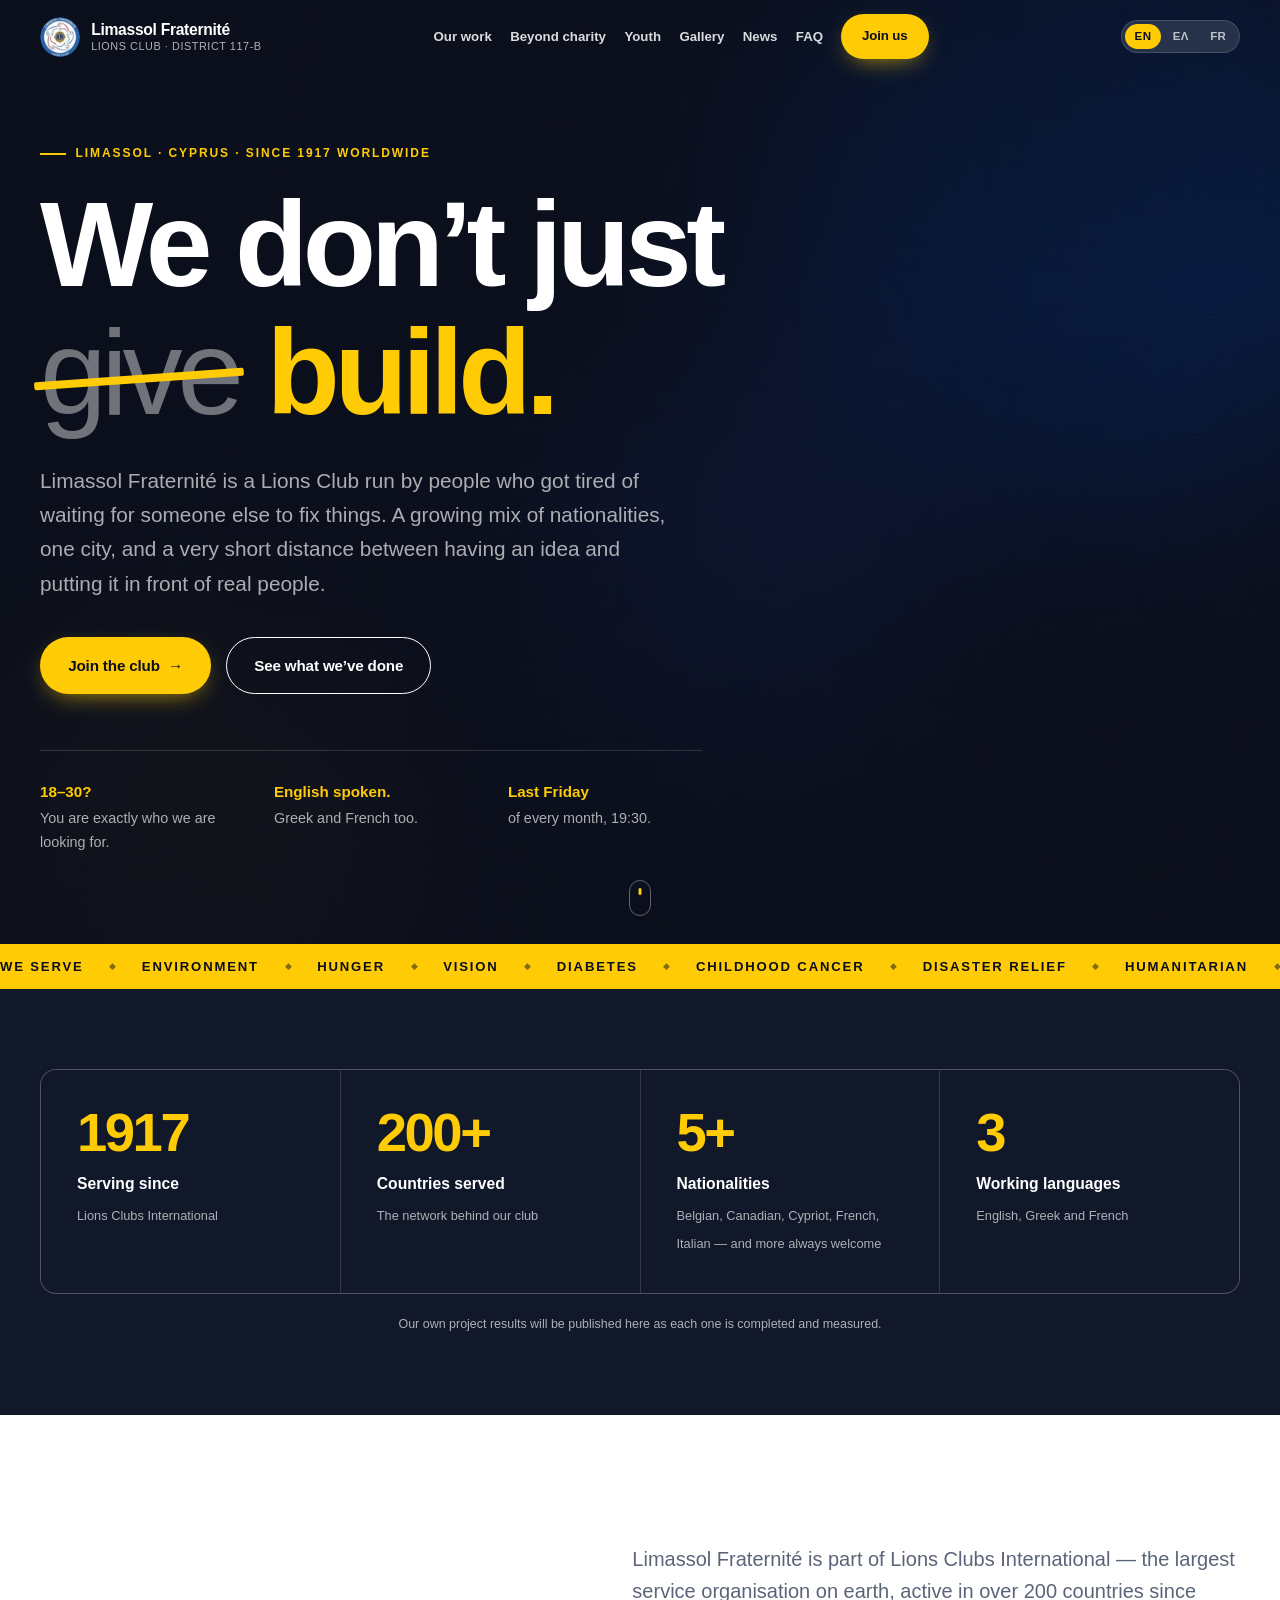
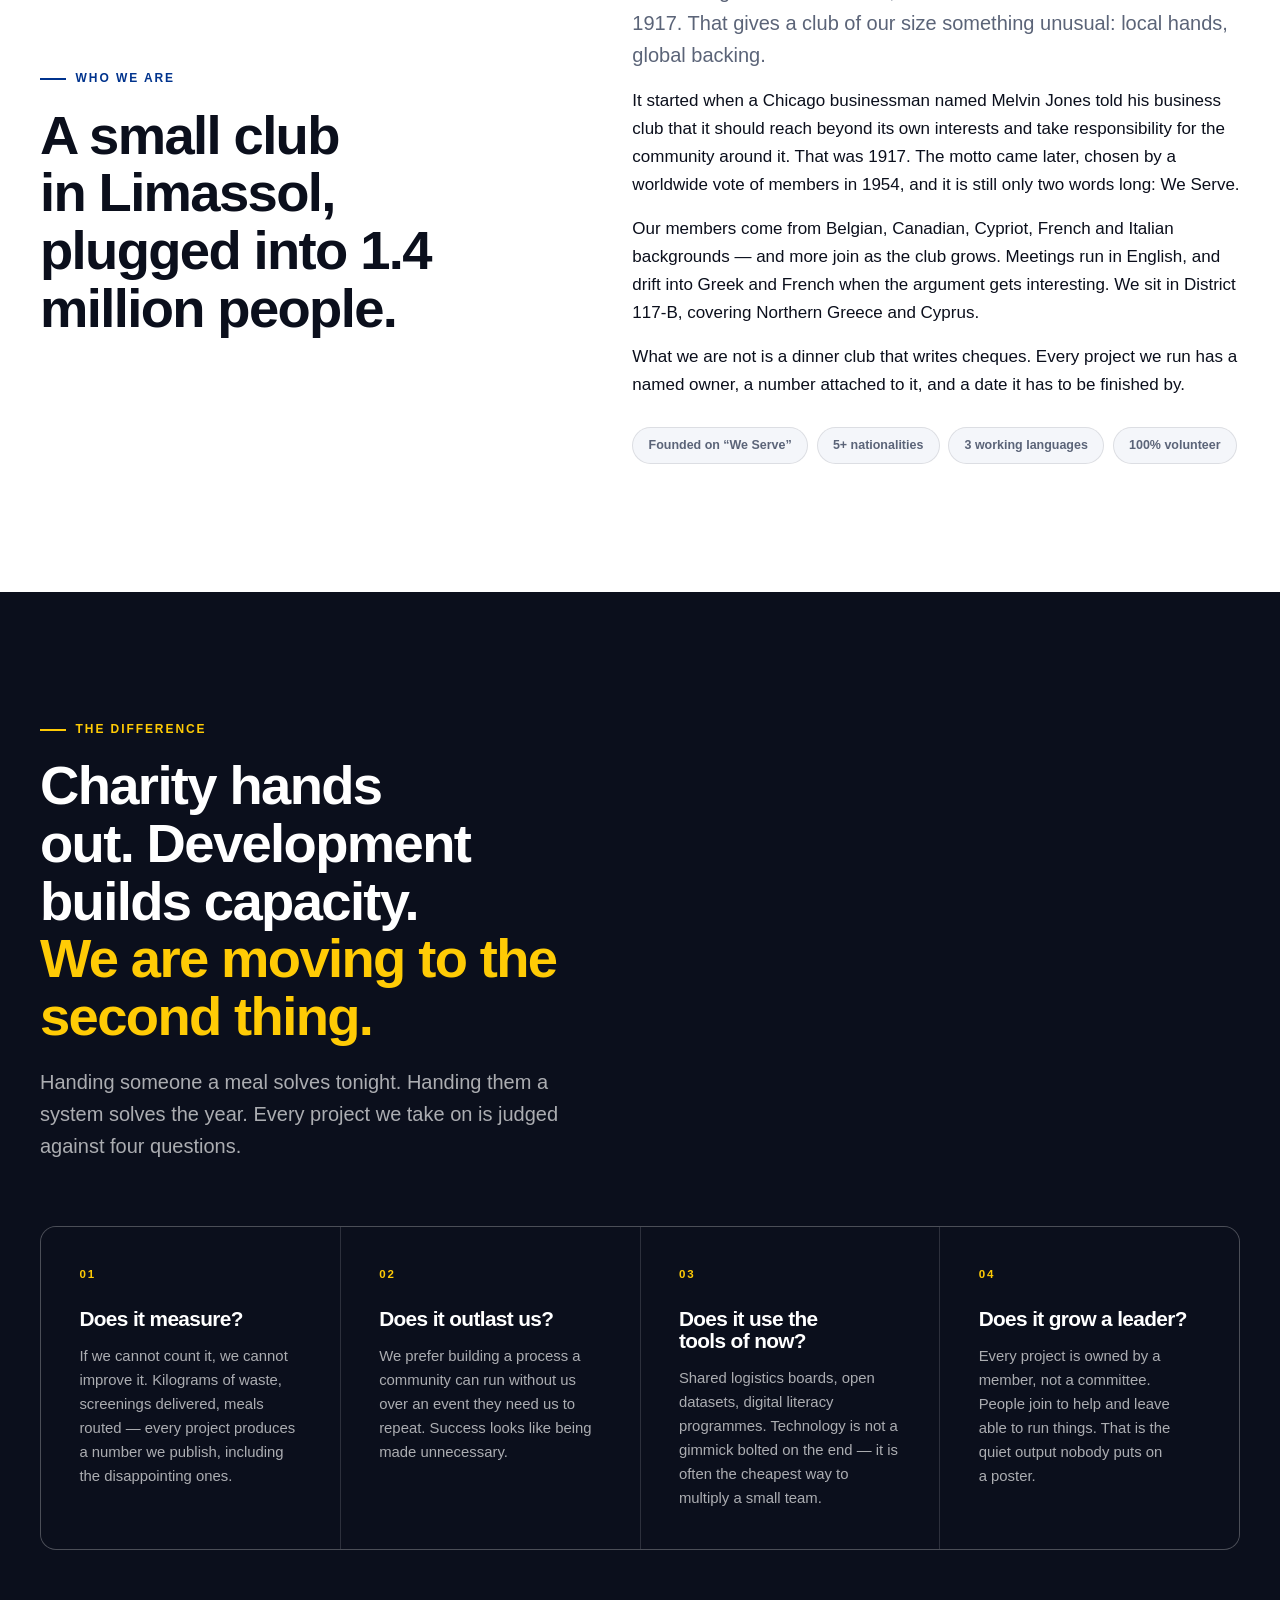
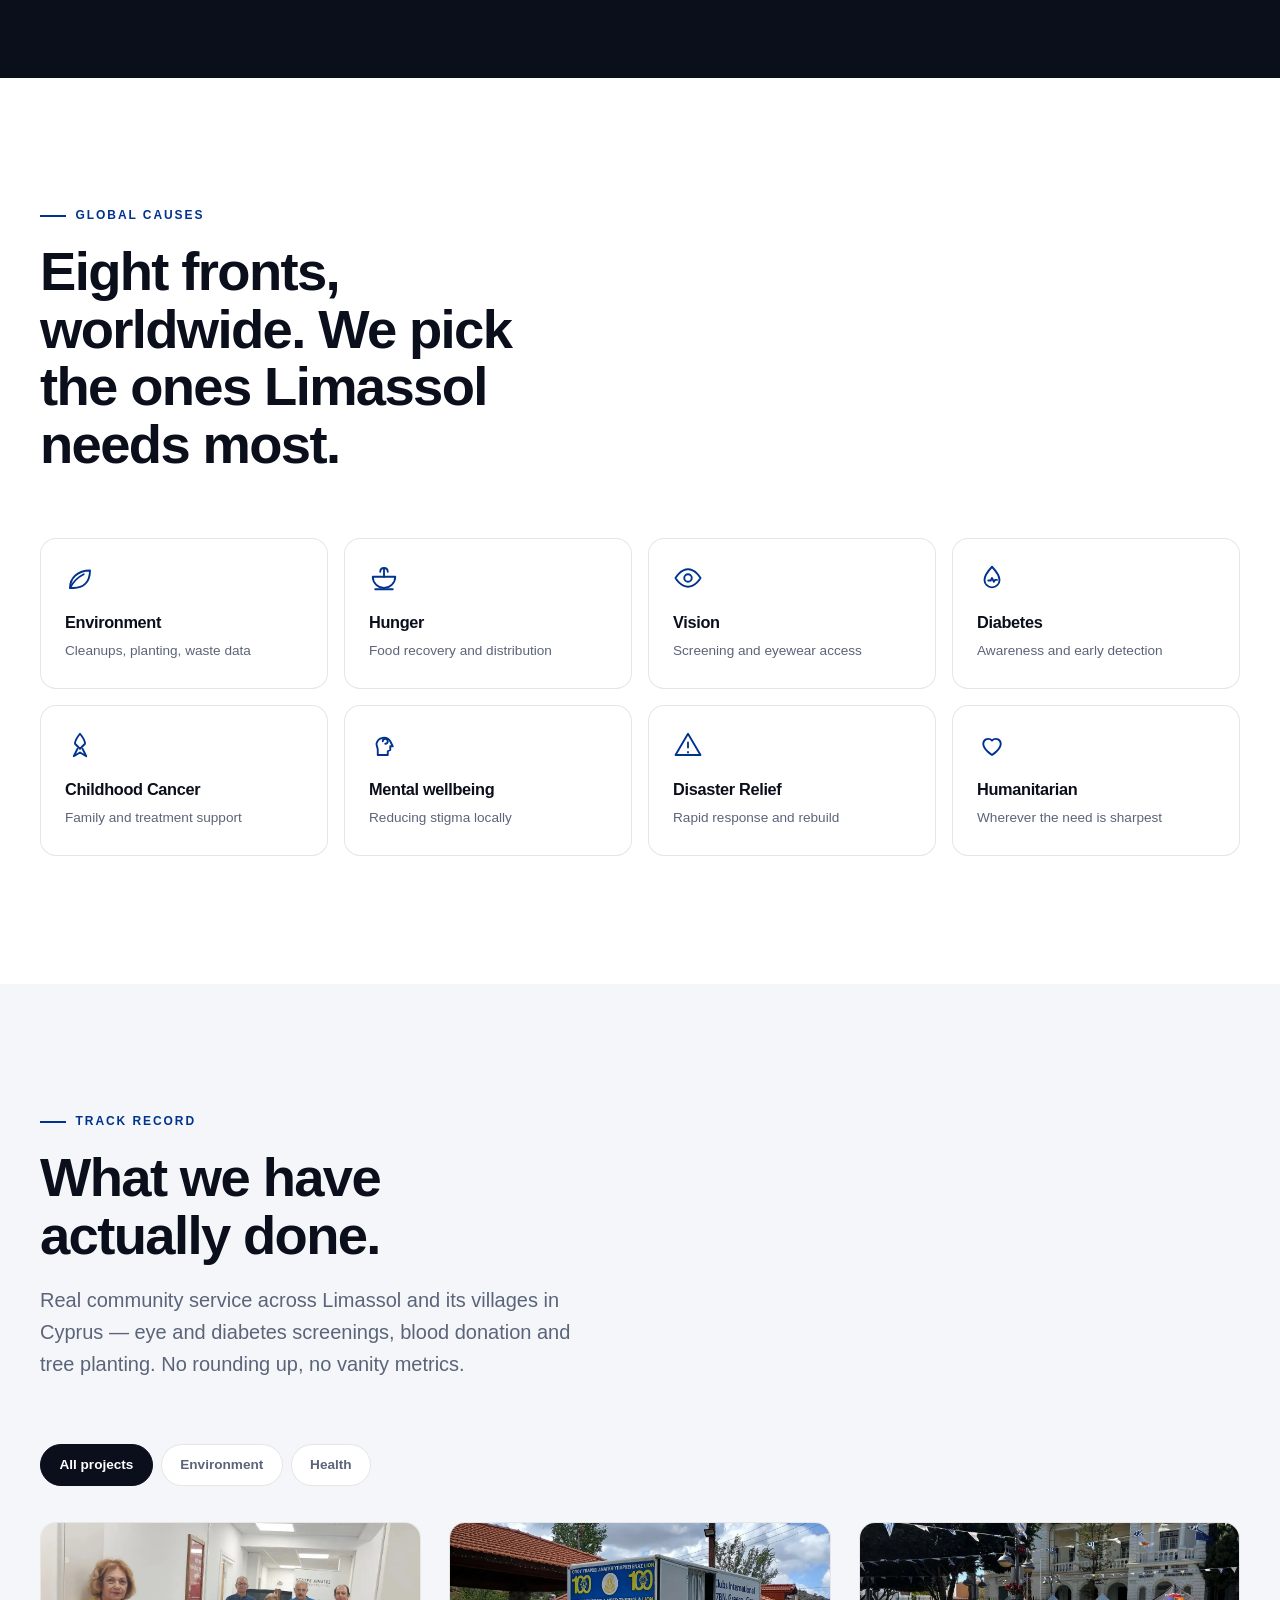
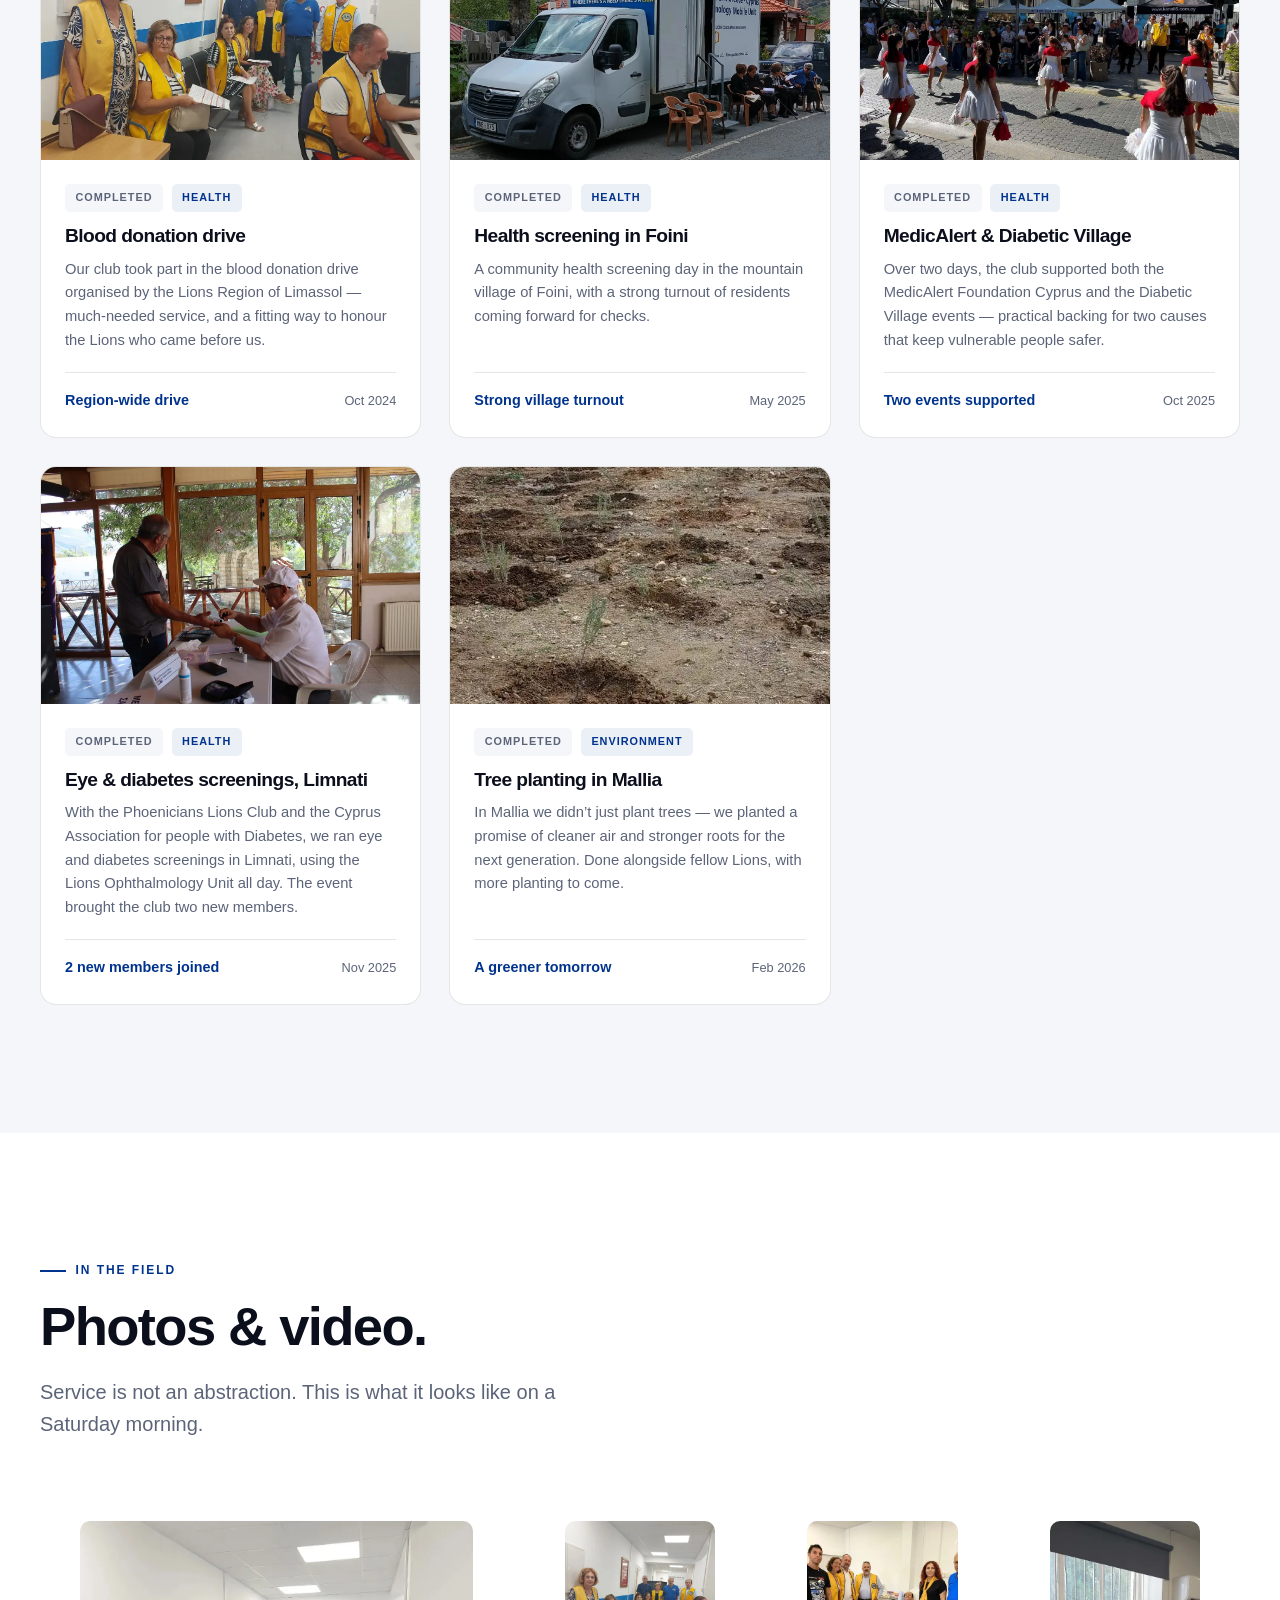
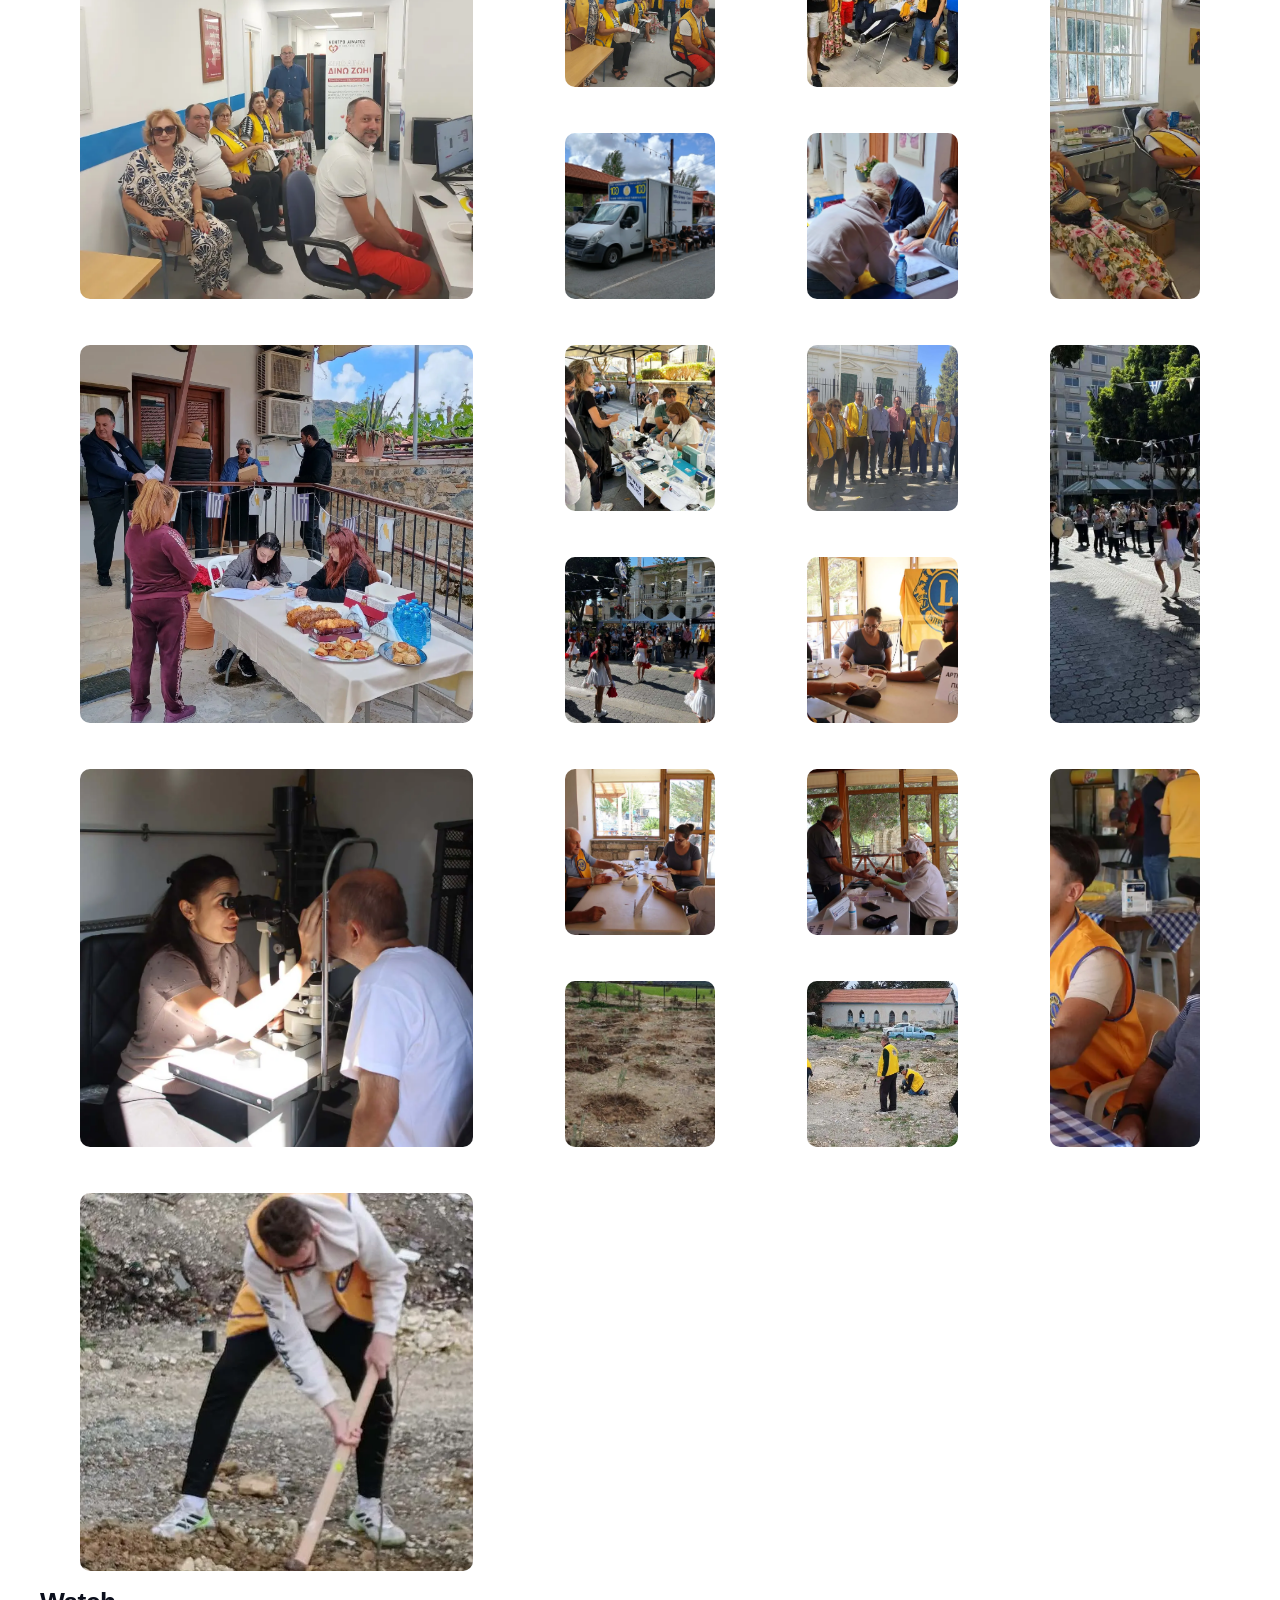
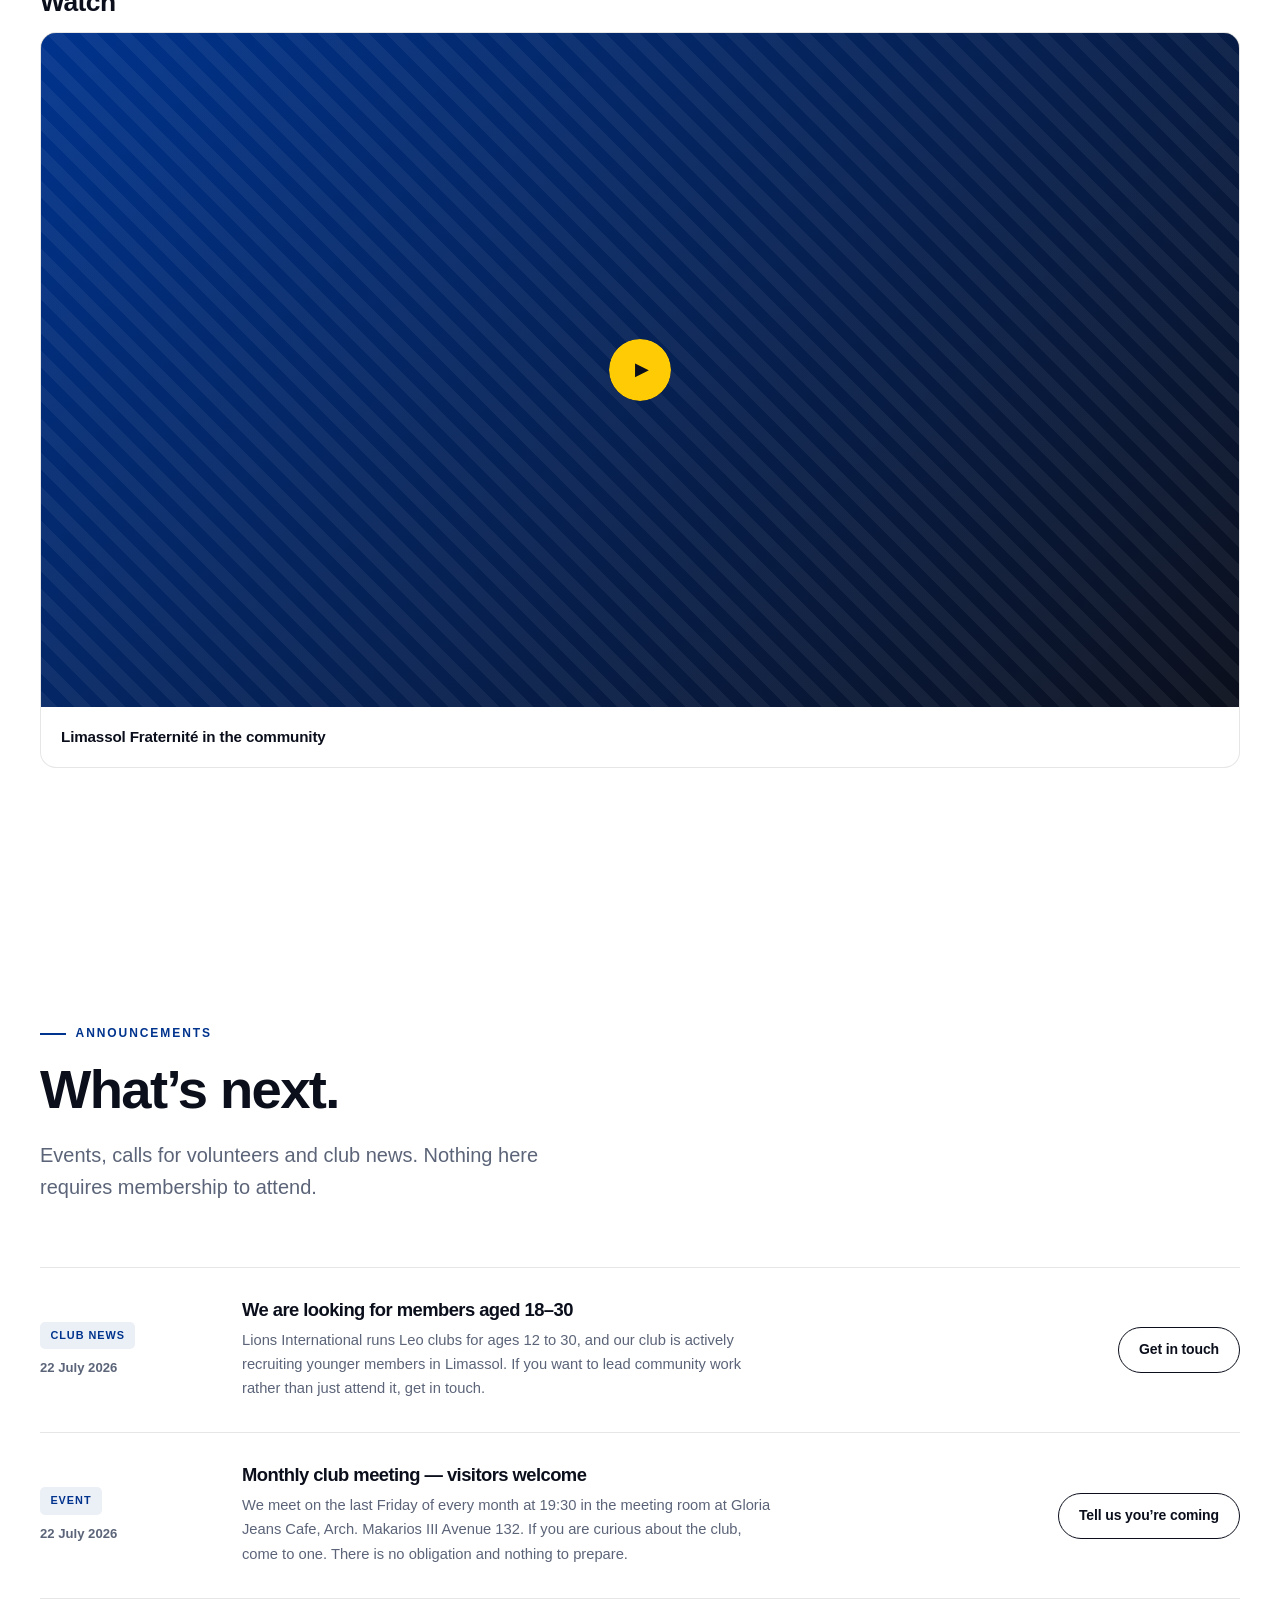
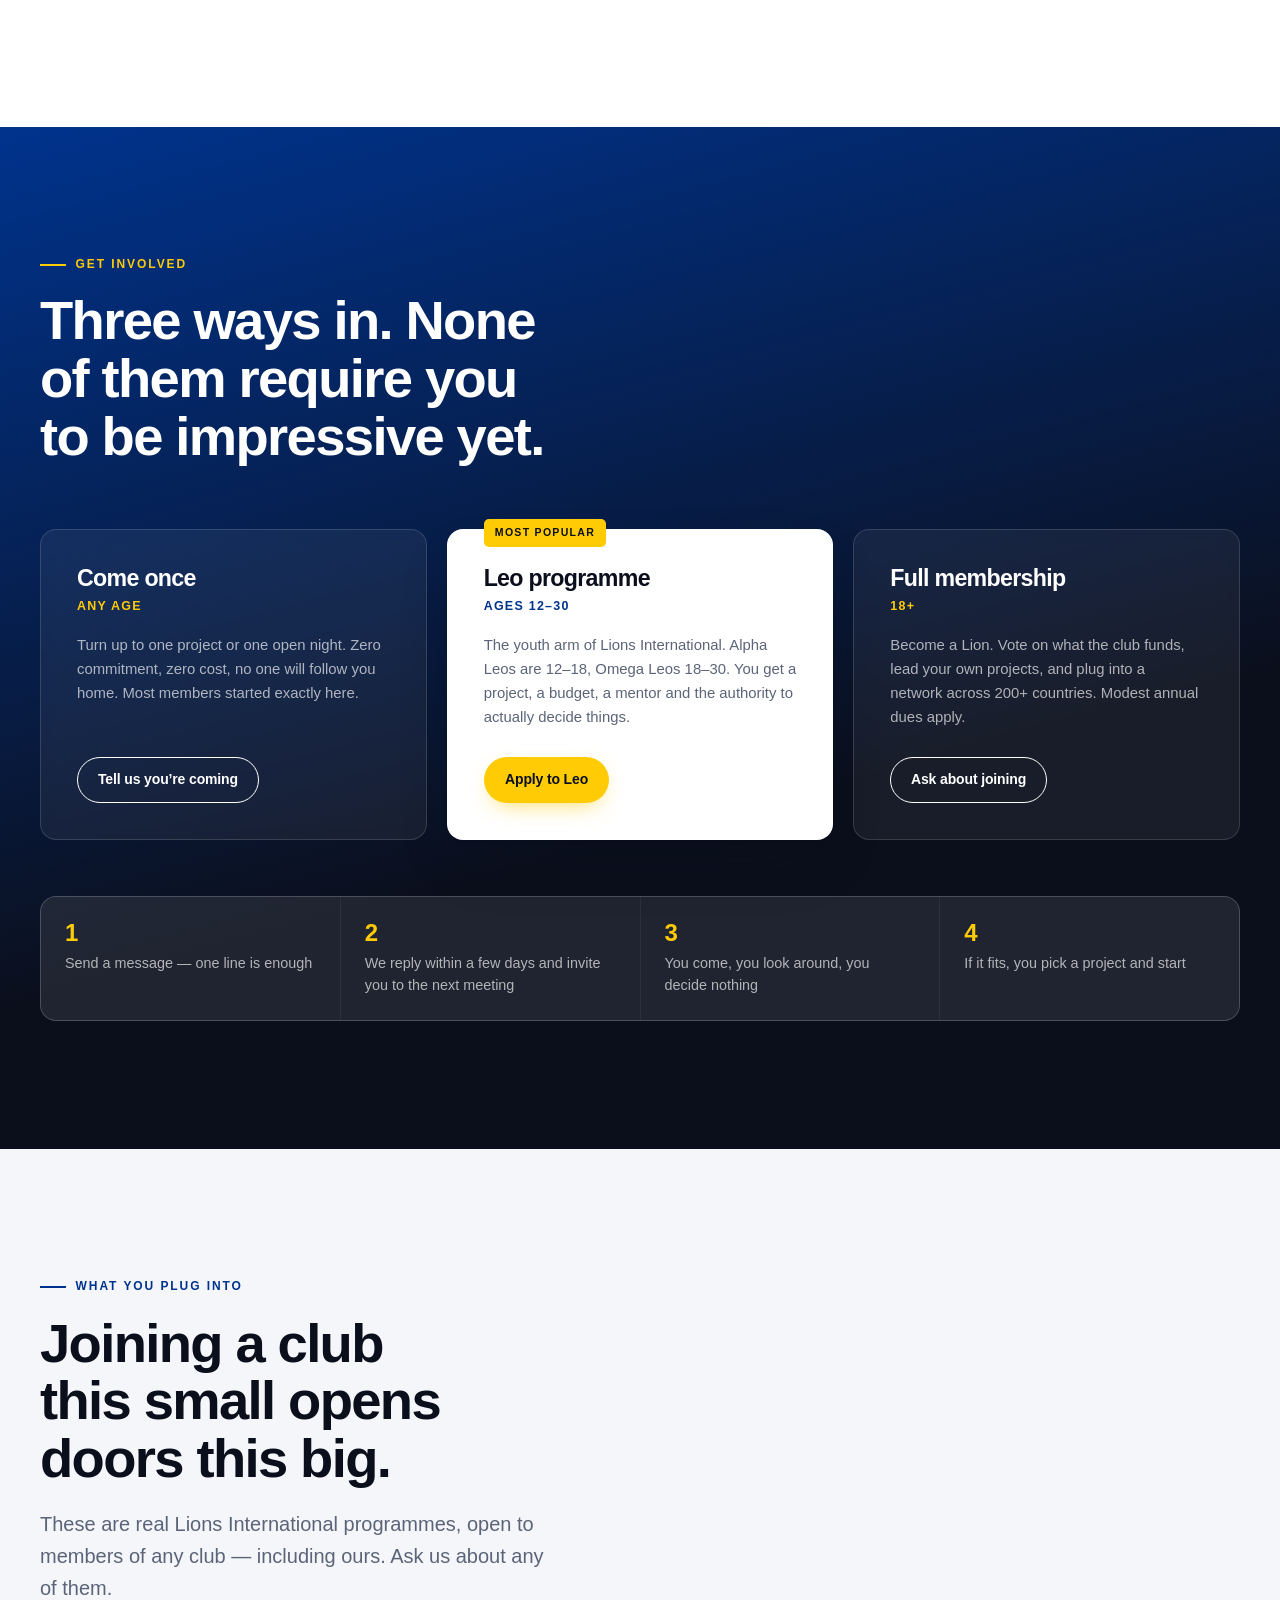
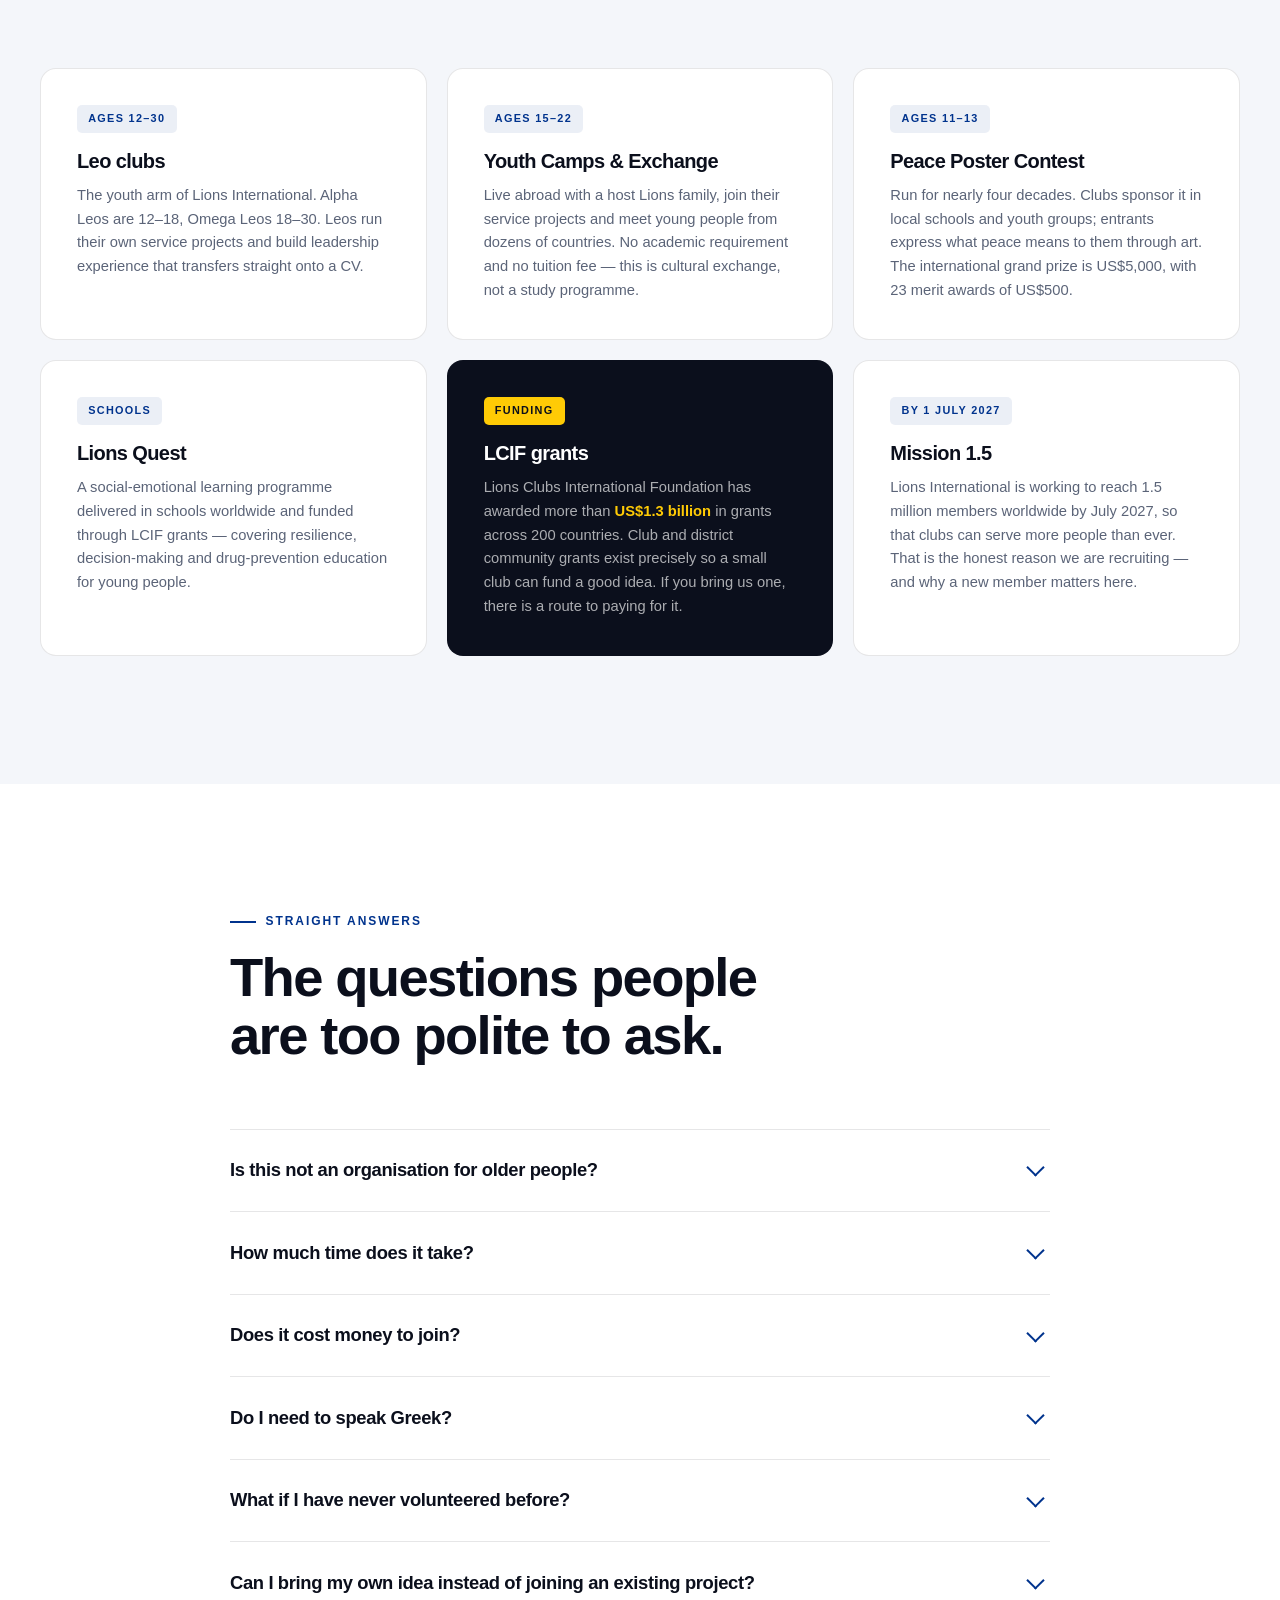
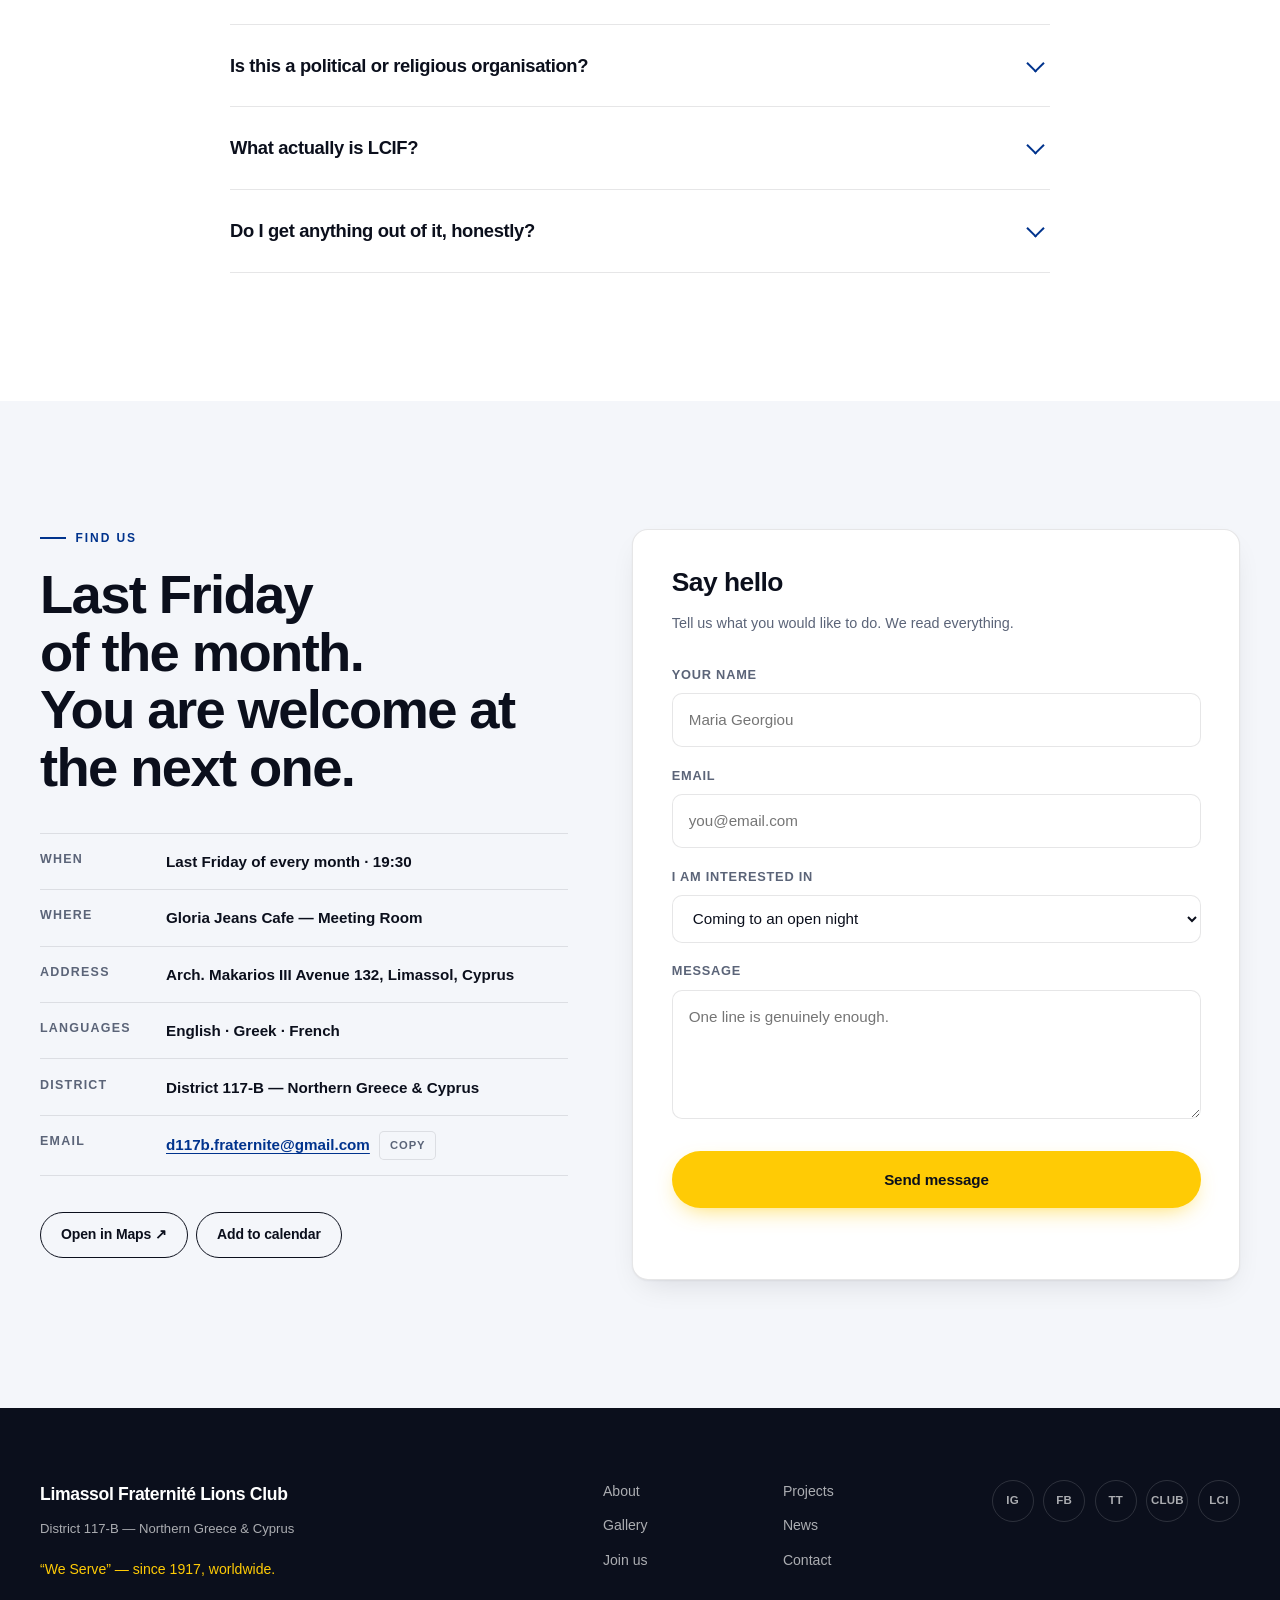
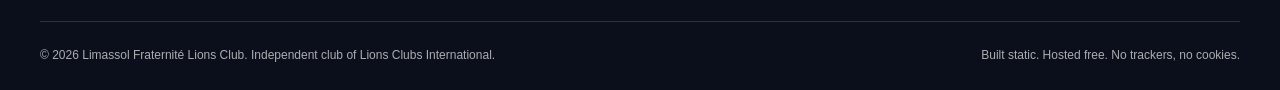
==== commit e7aac085: "Optimise for achievable local search terms Targets the searches a new club site can realistically wi" ====
--- a/index.html
+++ b/index.html
@@ -5,8 +5,8 @@
 <meta name="viewport" content="width=device-width, initial-scale=1, viewport-fit=cover">
 <title>Limassol Fraternité Lions Club | Community Service in Limassol, Cyprus</title>
 
-<meta name="description" content="Limassol Fraternité Lions Club — a multicultural volunteer club in Limassol, Cyprus. Real community development: health screenings, blood donation, tree planting and more. Ages 18–30 especially welcome. We Serve.">
-<meta name="keywords" content="Lions Club Limassol, Limassol Fraternité, Lions Club Cyprus, volunteer Limassol, community service Cyprus, Leo Club Cyprus, District 117-B, charity Limassol, join Lions Cyprus">
+<meta name="description" content="Limassol Fraternité Lions Club — volunteer community service in Limassol, Cyprus. Eye and diabetes screenings, blood donation and tree planting across Limassol and its villages. Join us — ages 18–30 especially welcome. We Serve.">
+<meta name="keywords" content="Lions Club Limassol, Limassol Fraternité Lions Club, Lions Club Cyprus, volunteer Limassol Cyprus, community service Limassol, diabetes screening Limassol, eye screening Limassol, blood donation Limassol, Leo Club Cyprus, join Lions club Cyprus, District 117-B">
 <meta name="theme-color" content="#0B0F1C">
 <meta name="author" content="Limassol Fraternité Lions Club">
 <meta name="robots" content="index, follow, max-image-preview:large">
@@ -524,9 +524,16 @@
   "image":"https://limassolfraternite.github.io/assets/img/og-cover.jpg",
   "slogan":"We Serve",
   "foundingDate":"1917",
-  "areaServed":{"@type":"City","name":"Limassol","addressCountry":"CY"},
+  "areaServed":[
+    {"@type":"City","name":"Limassol","addressCountry":"CY"},
+    {"@type":"Place","name":"Limnati, Cyprus"},
+    {"@type":"Place","name":"Foini, Cyprus"},
+    {"@type":"Place","name":"Mallia, Cyprus"},
+    {"@type":"Country","name":"Cyprus"}
+  ],
+  "knowsAbout":["Community service","Volunteering","Diabetes screening","Eye and vision screening","Blood donation","Environmental conservation","Tree planting","Hunger relief","Childhood cancer support","Youth leadership","Leo clubs"],
   "address":{"@type":"PostalAddress","streetAddress":"Archbishop Makarios III Avenue 132","addressLocality":"Limassol","addressCountry":"CY"},
-  "location":{"@type":"Place","name":"Gloria Jeans Cafe","address":"Archbishop Makarios III Avenue 132, Limassol, Cyprus"},
+  "location":{"@type":"Place","name":"Gloria Jeans Cafe","address":"Archbishop Makarios III Avenue 132, Limassol, Cyprus","geo":{"@type":"GeoCoordinates","latitude":34.6841,"longitude":33.0379}},
   "email":"d117b.fraternite@gmail.com",
   "memberOf":{"@type":"NGO","name":"Lions Clubs International","url":"https://www.lionsclubs.org/en"},
   "parentOrganization":{"@type":"NGO","name":"Lions Clubs International District 117-B","url":"https://www.lionsclubs.org/en"},
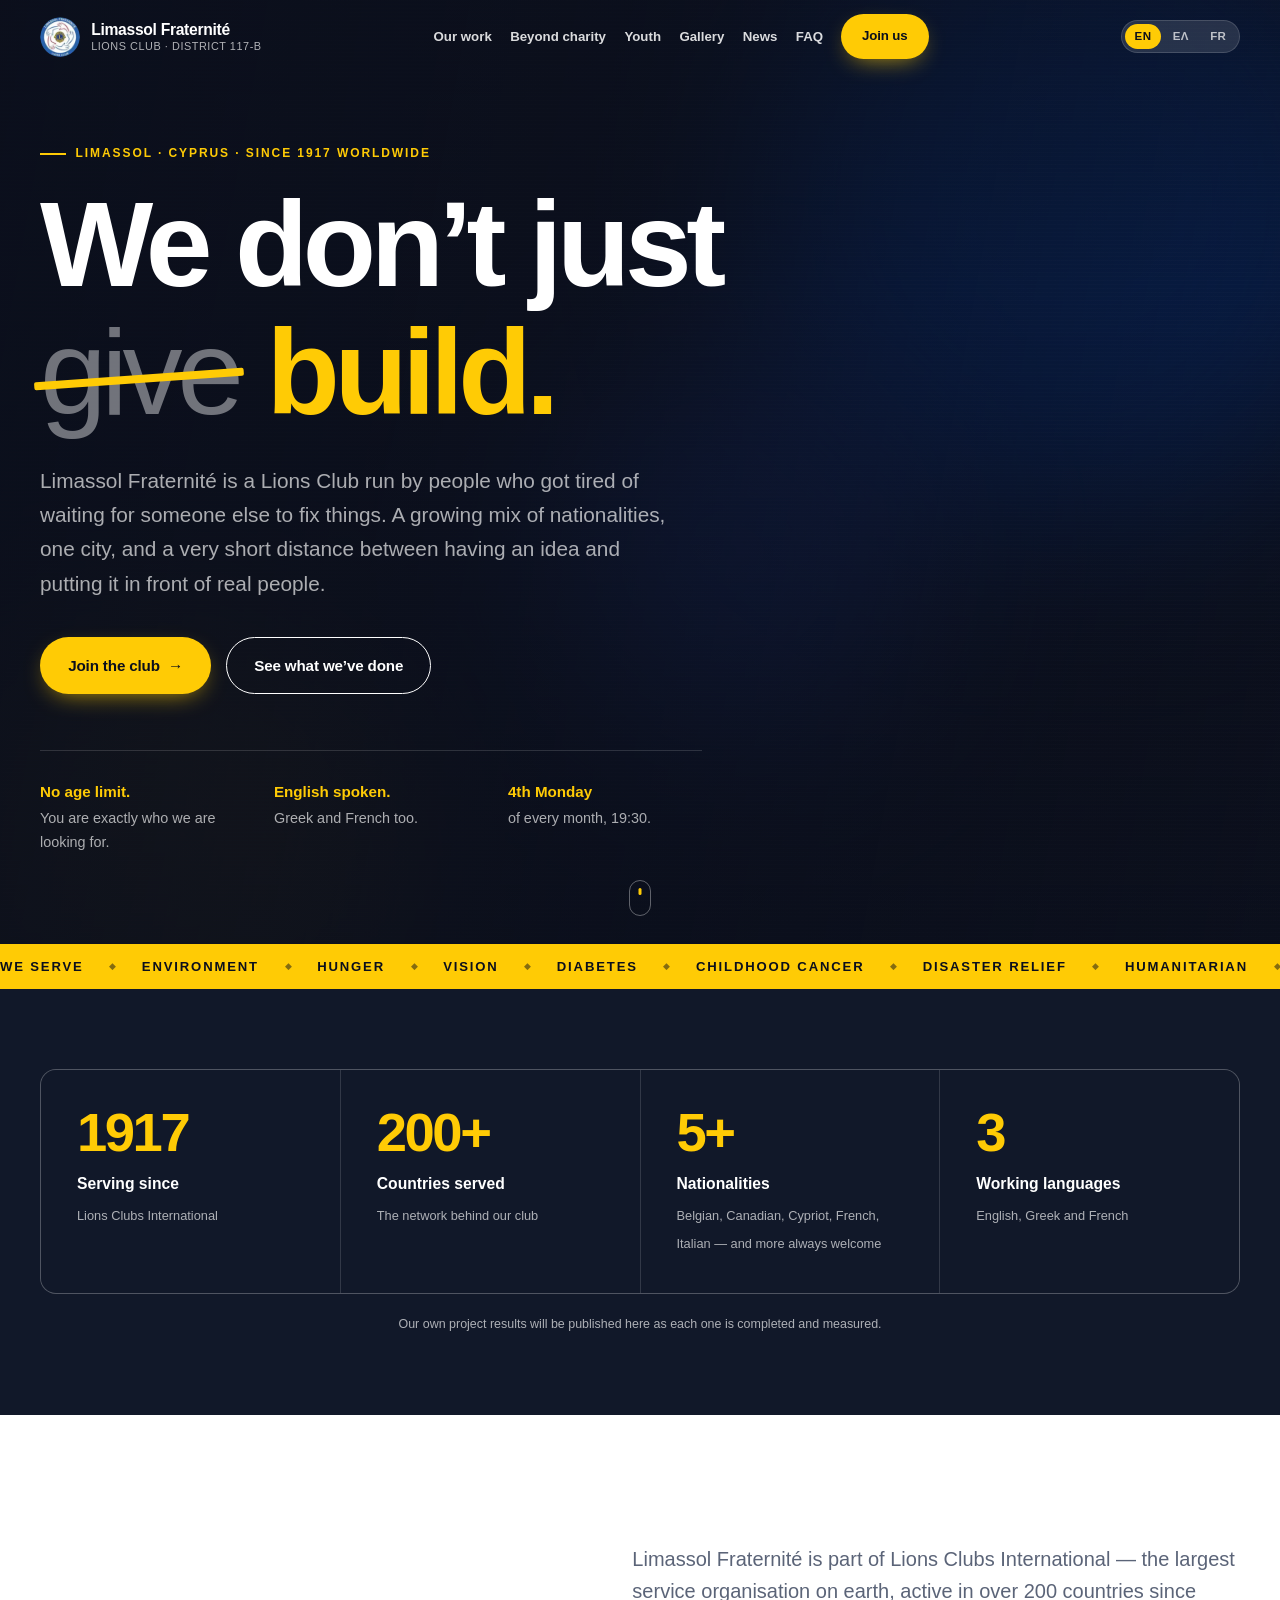
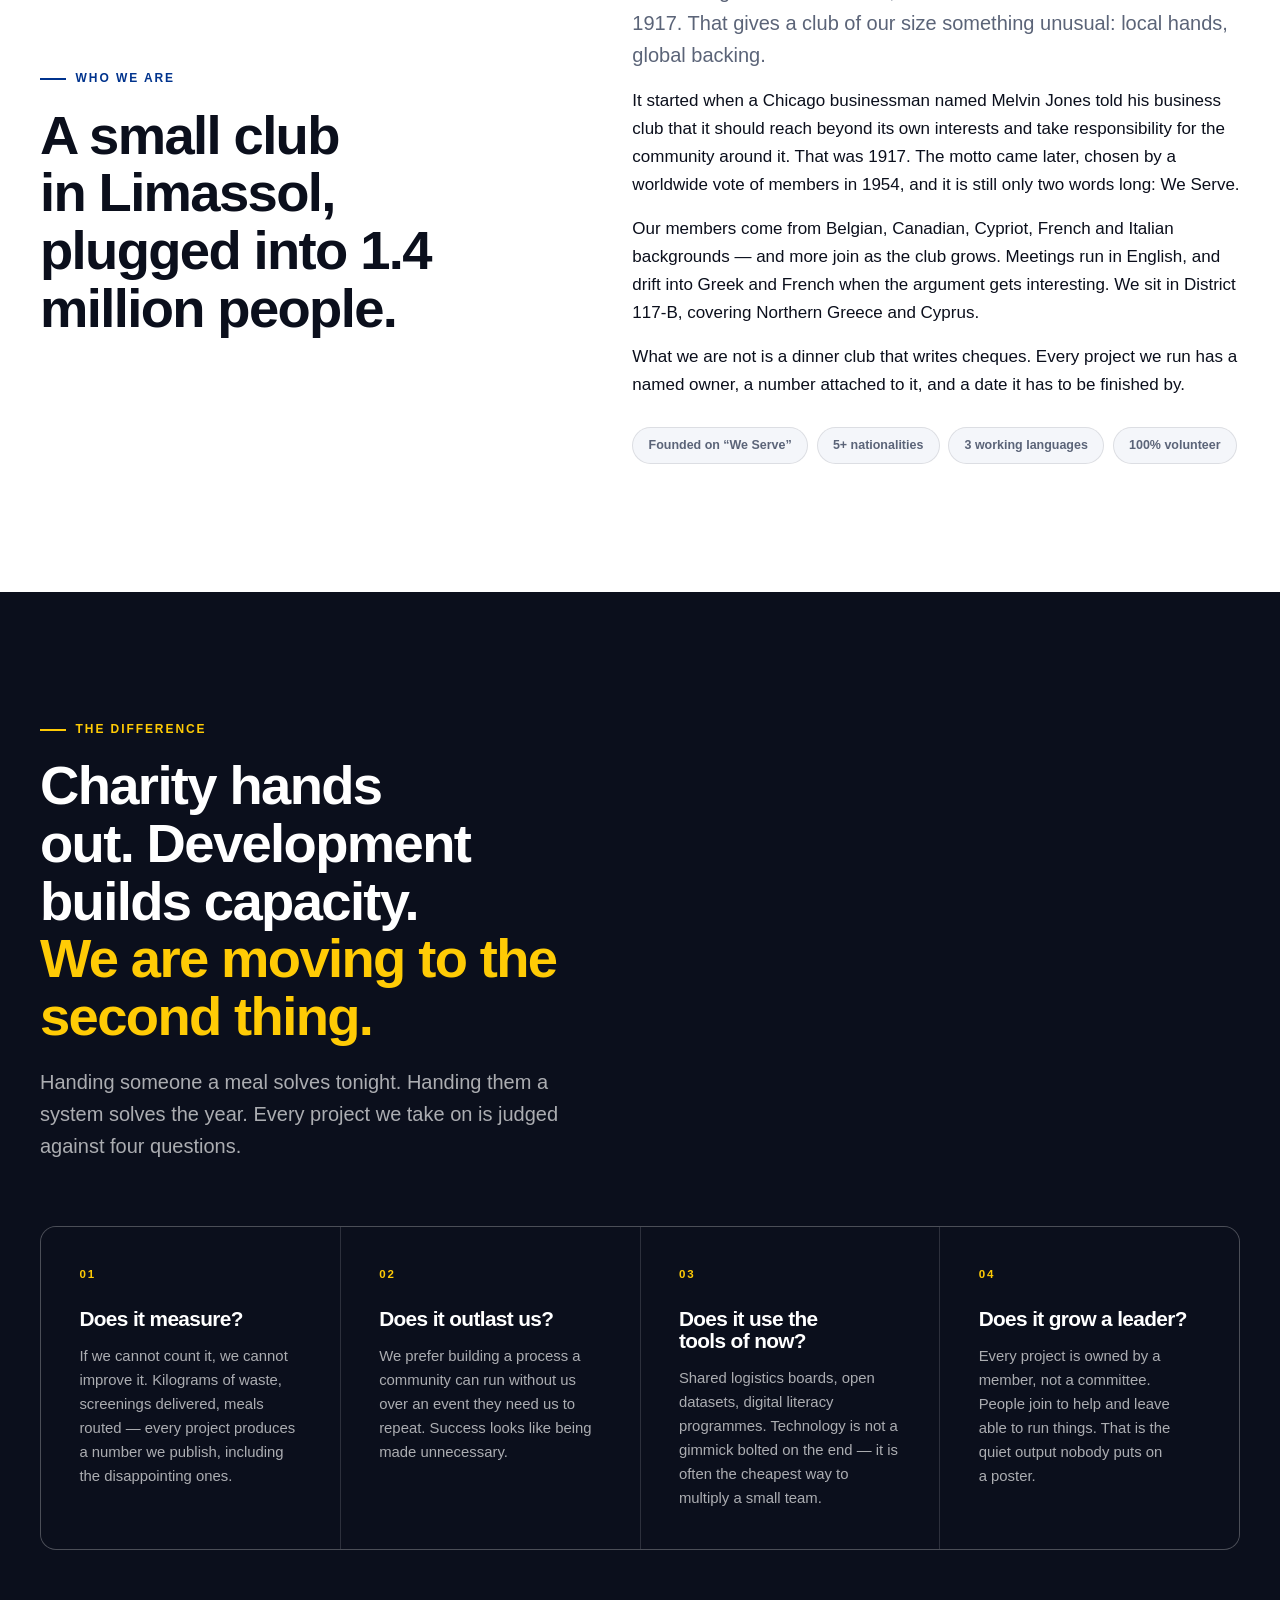
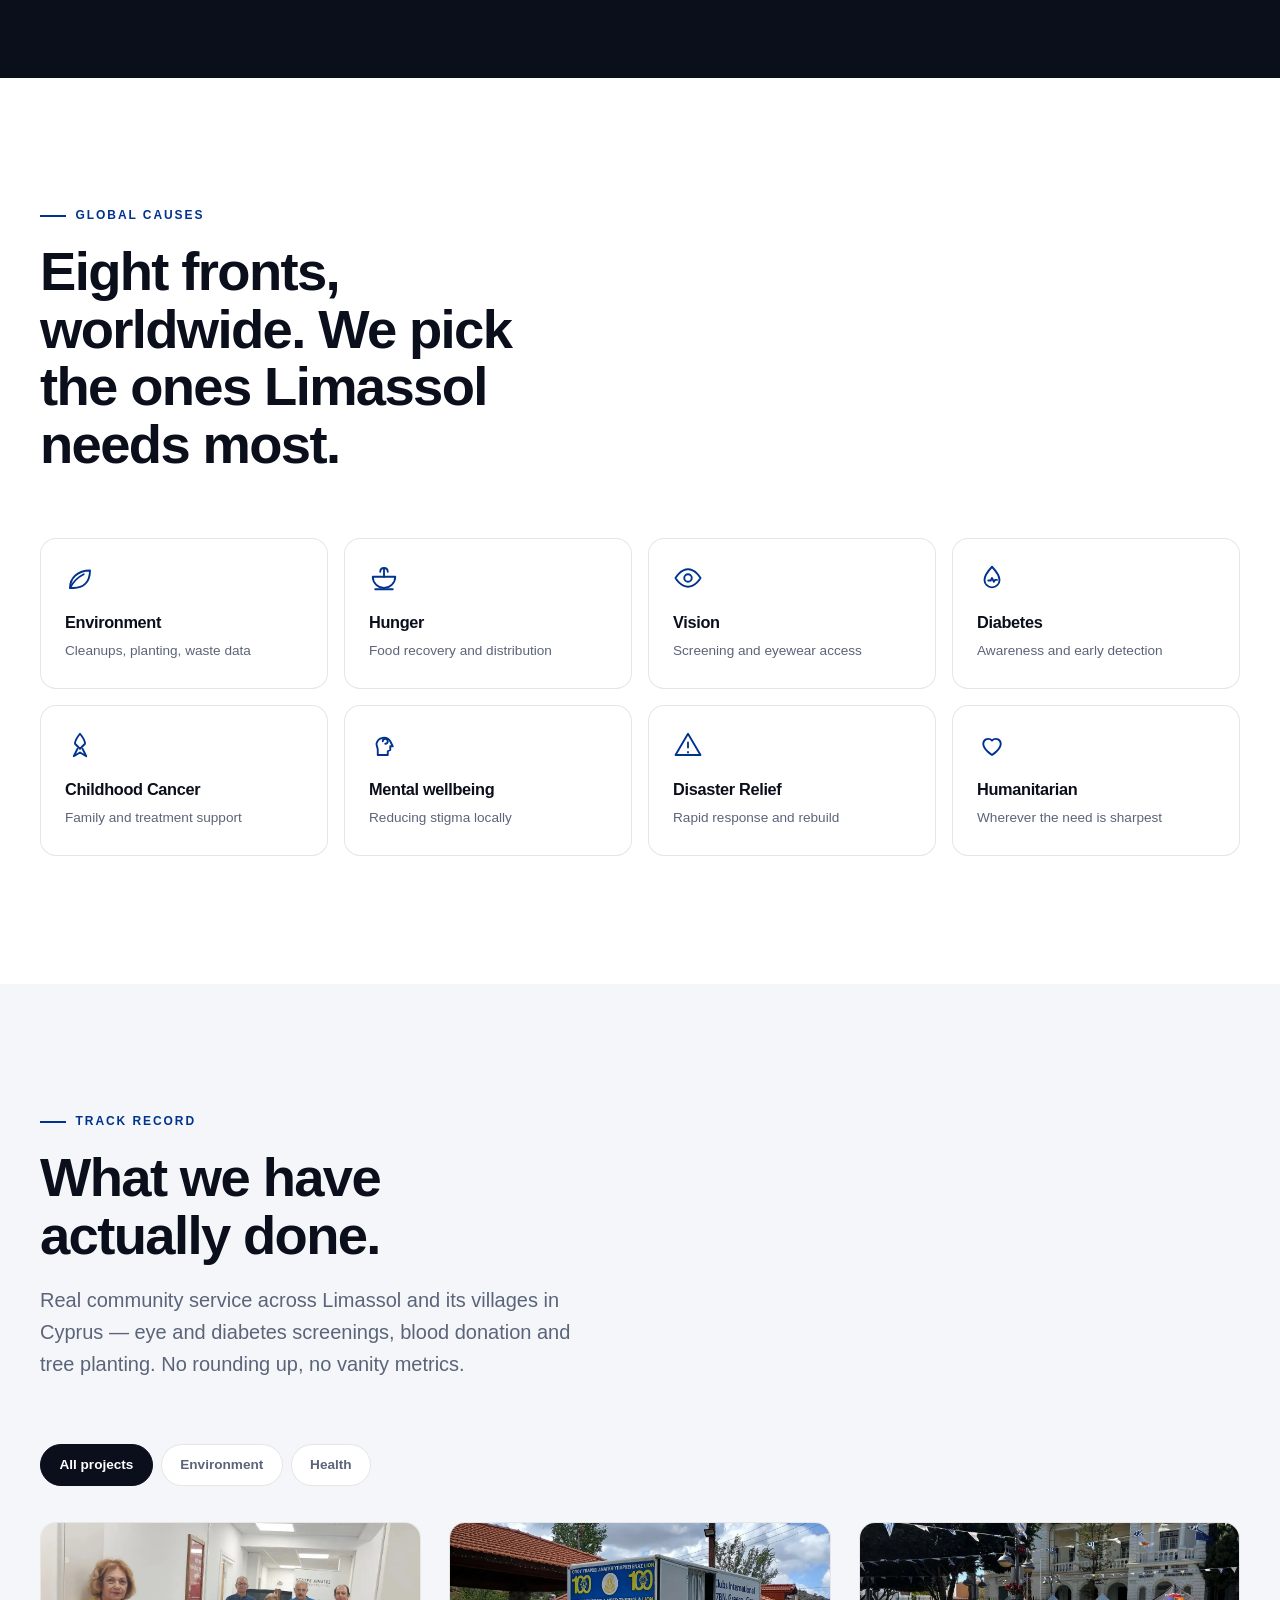
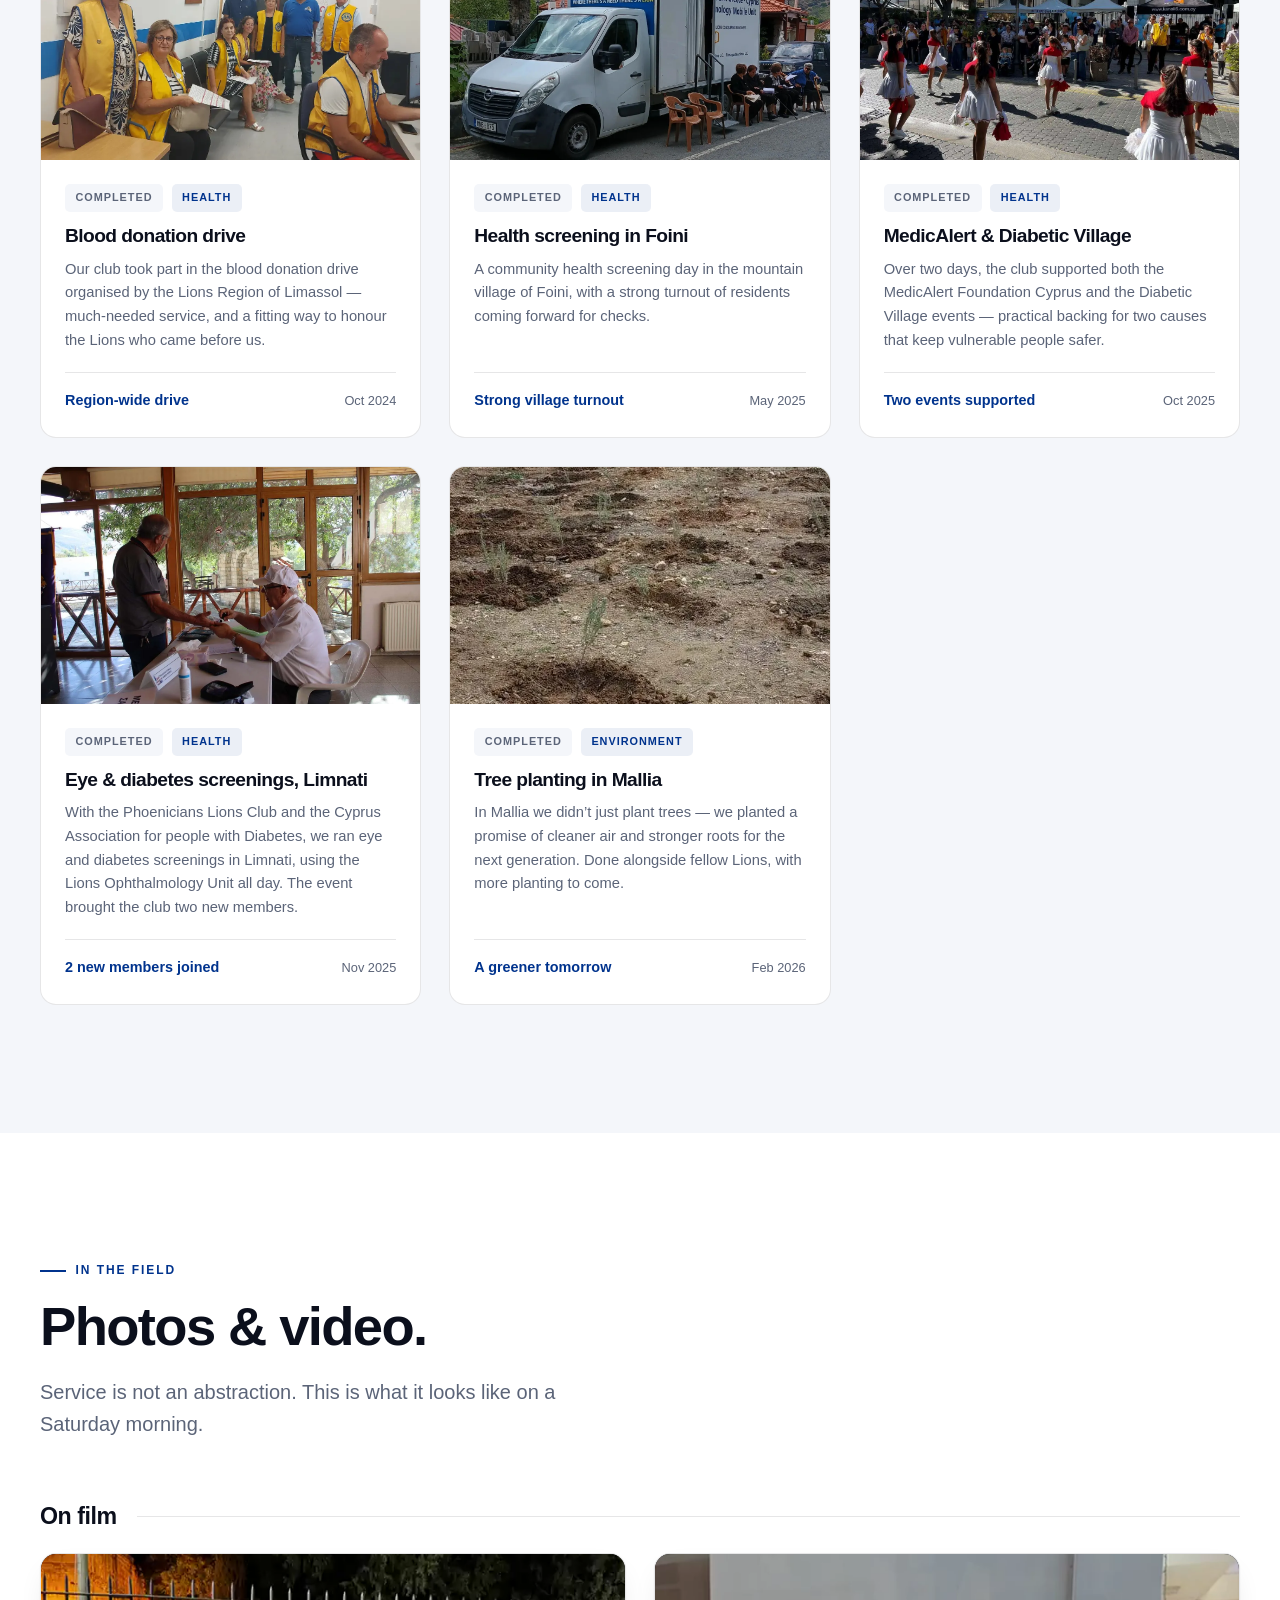
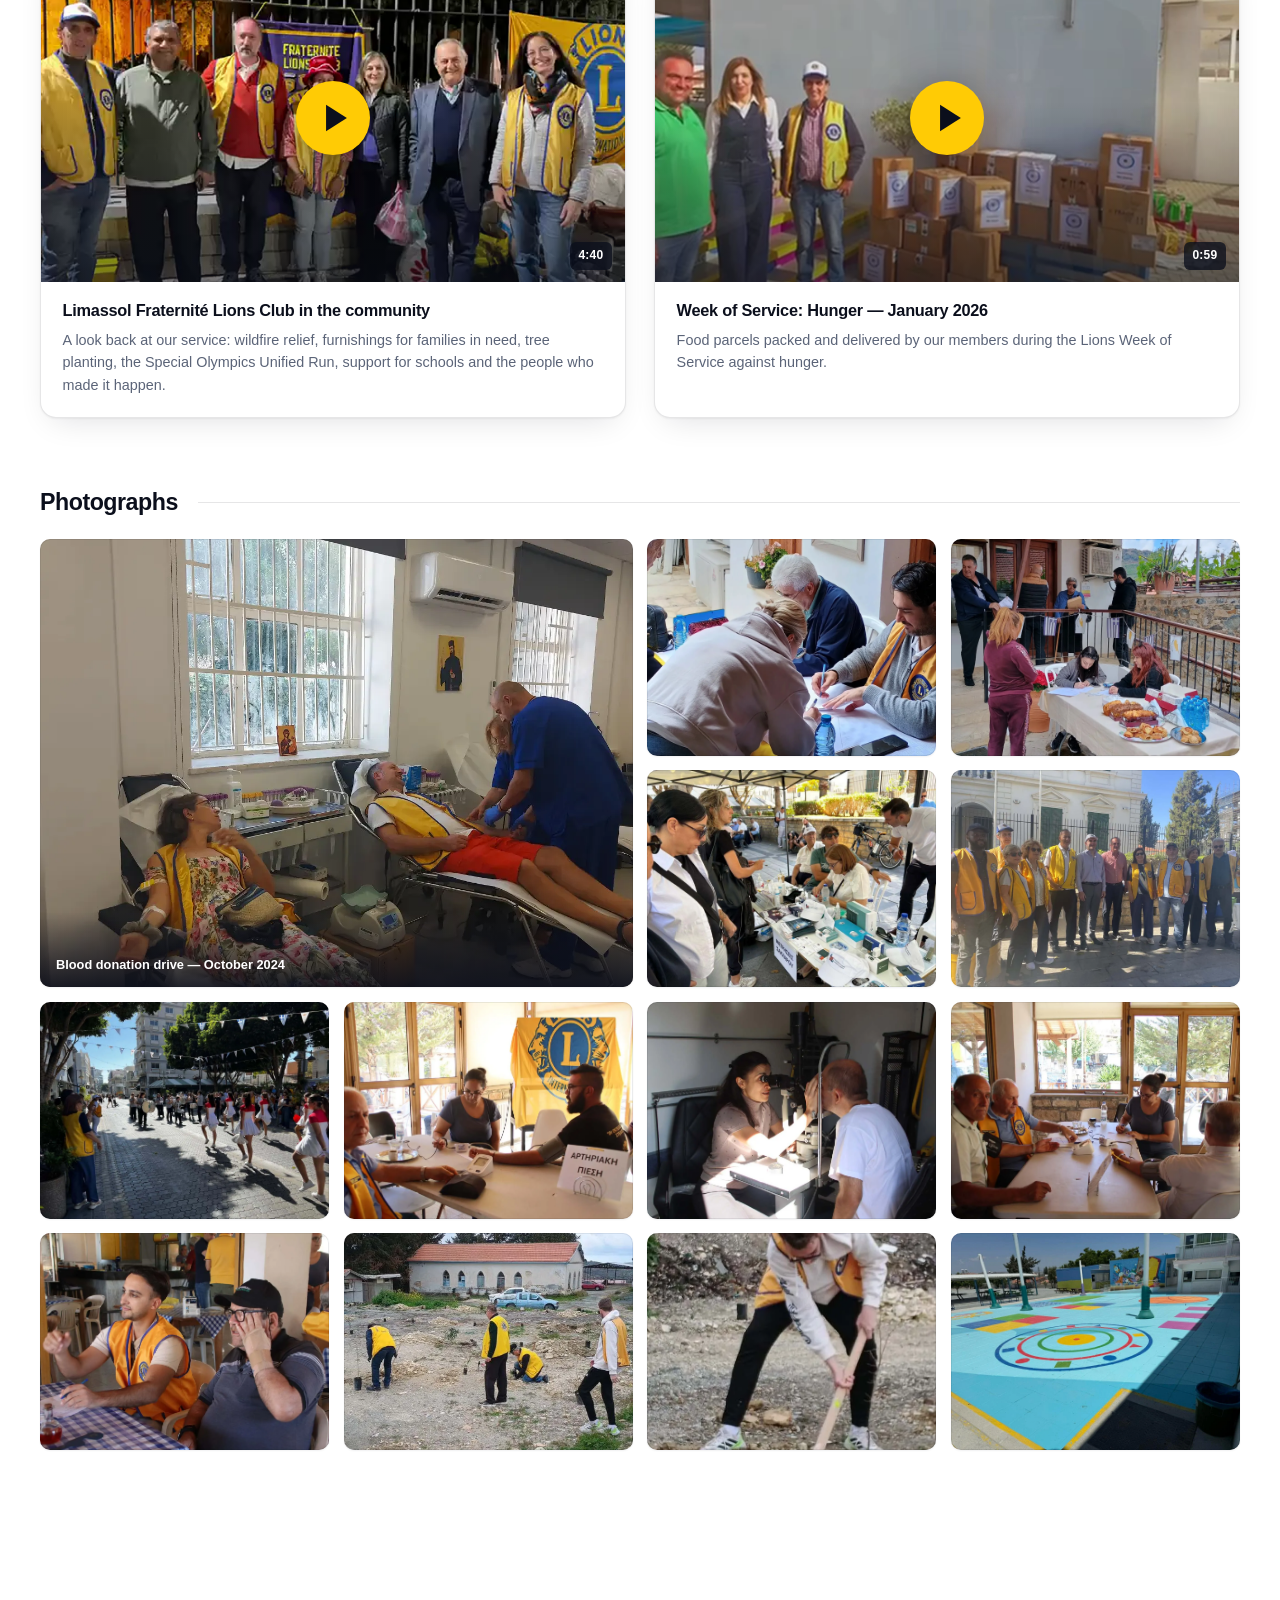
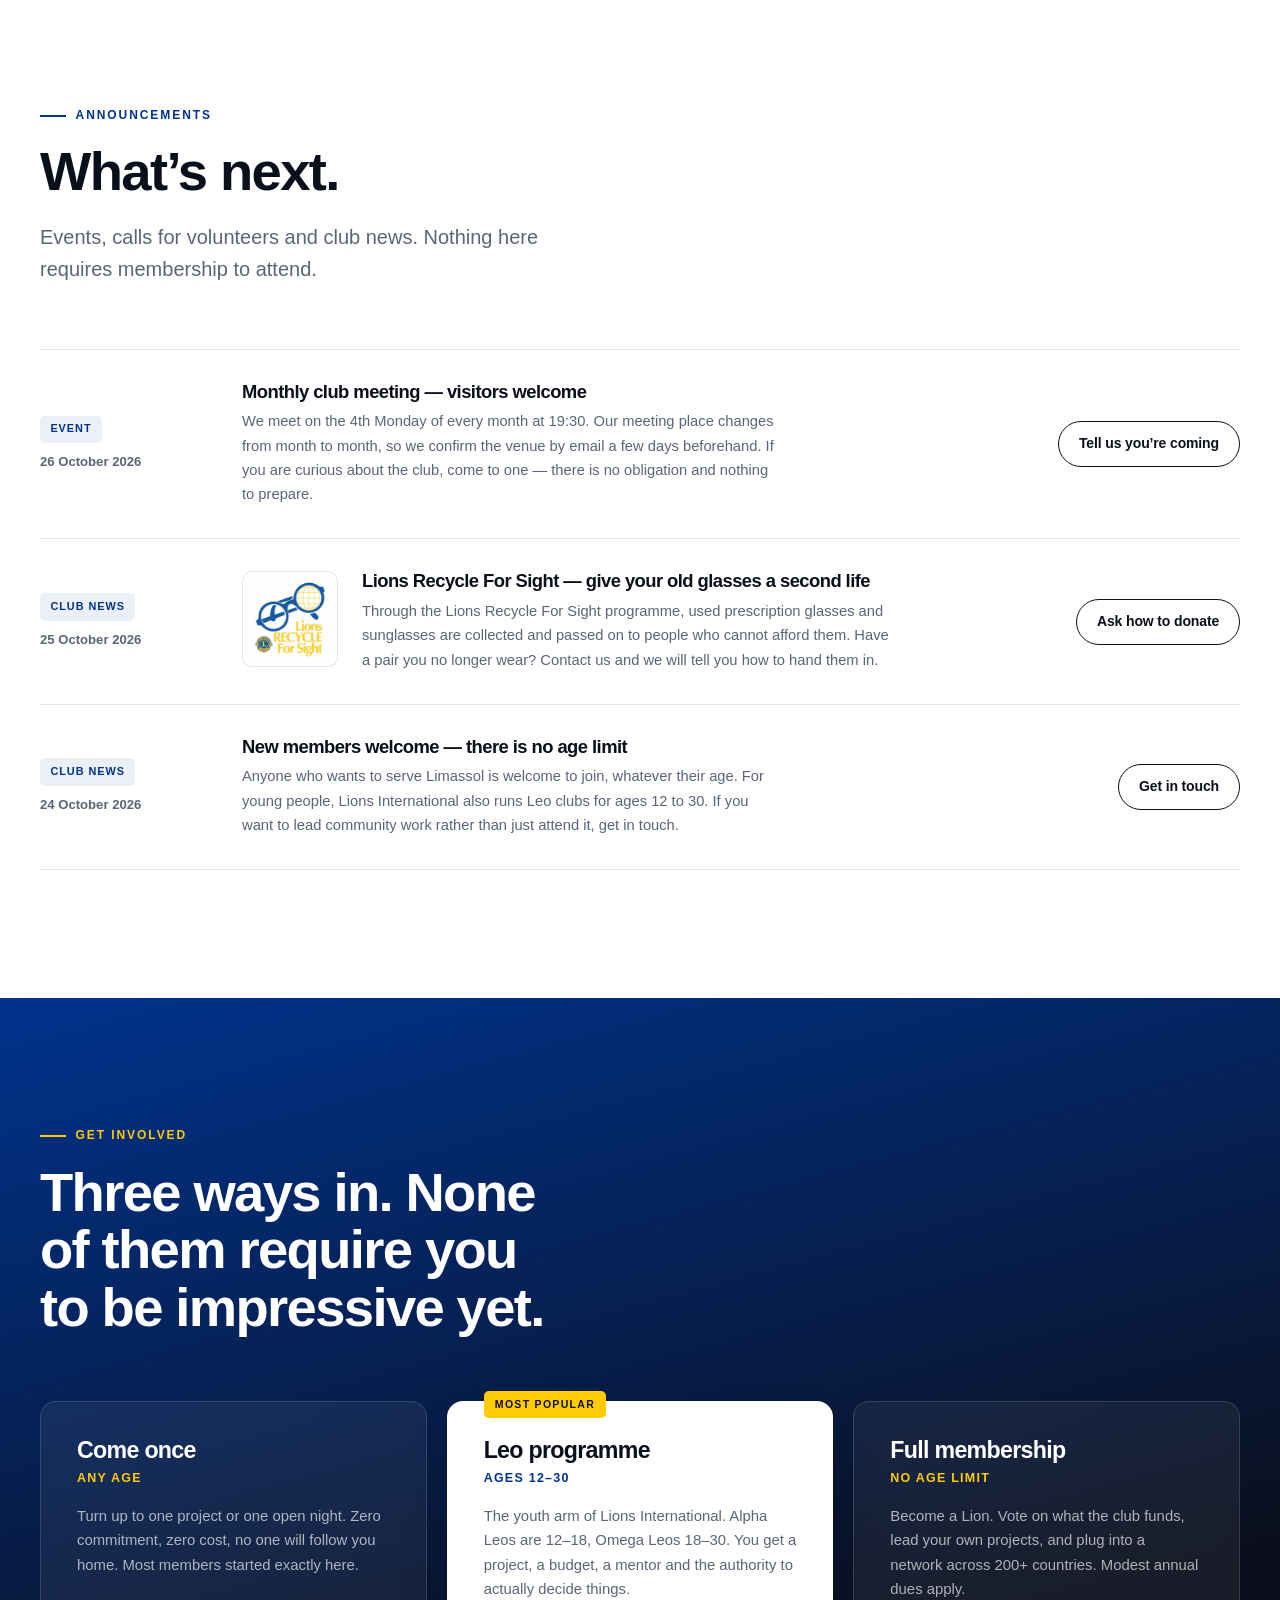
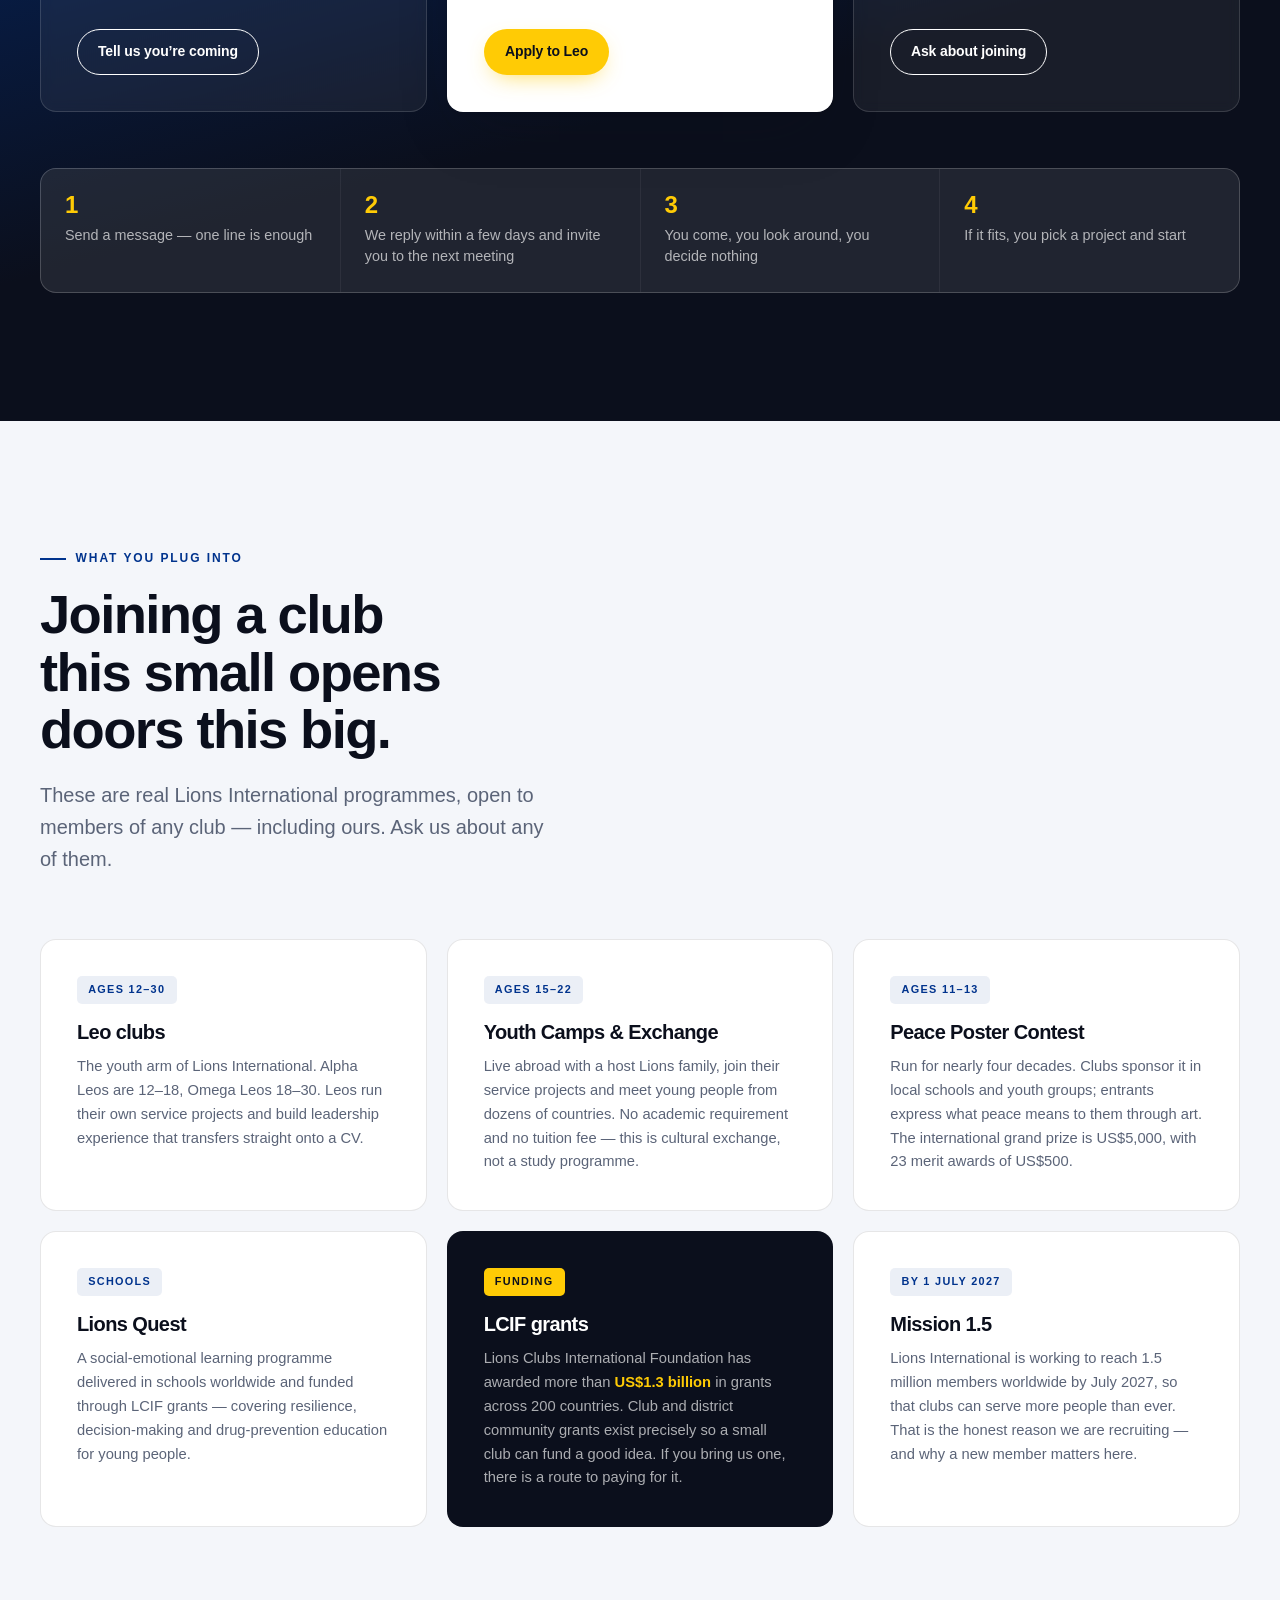
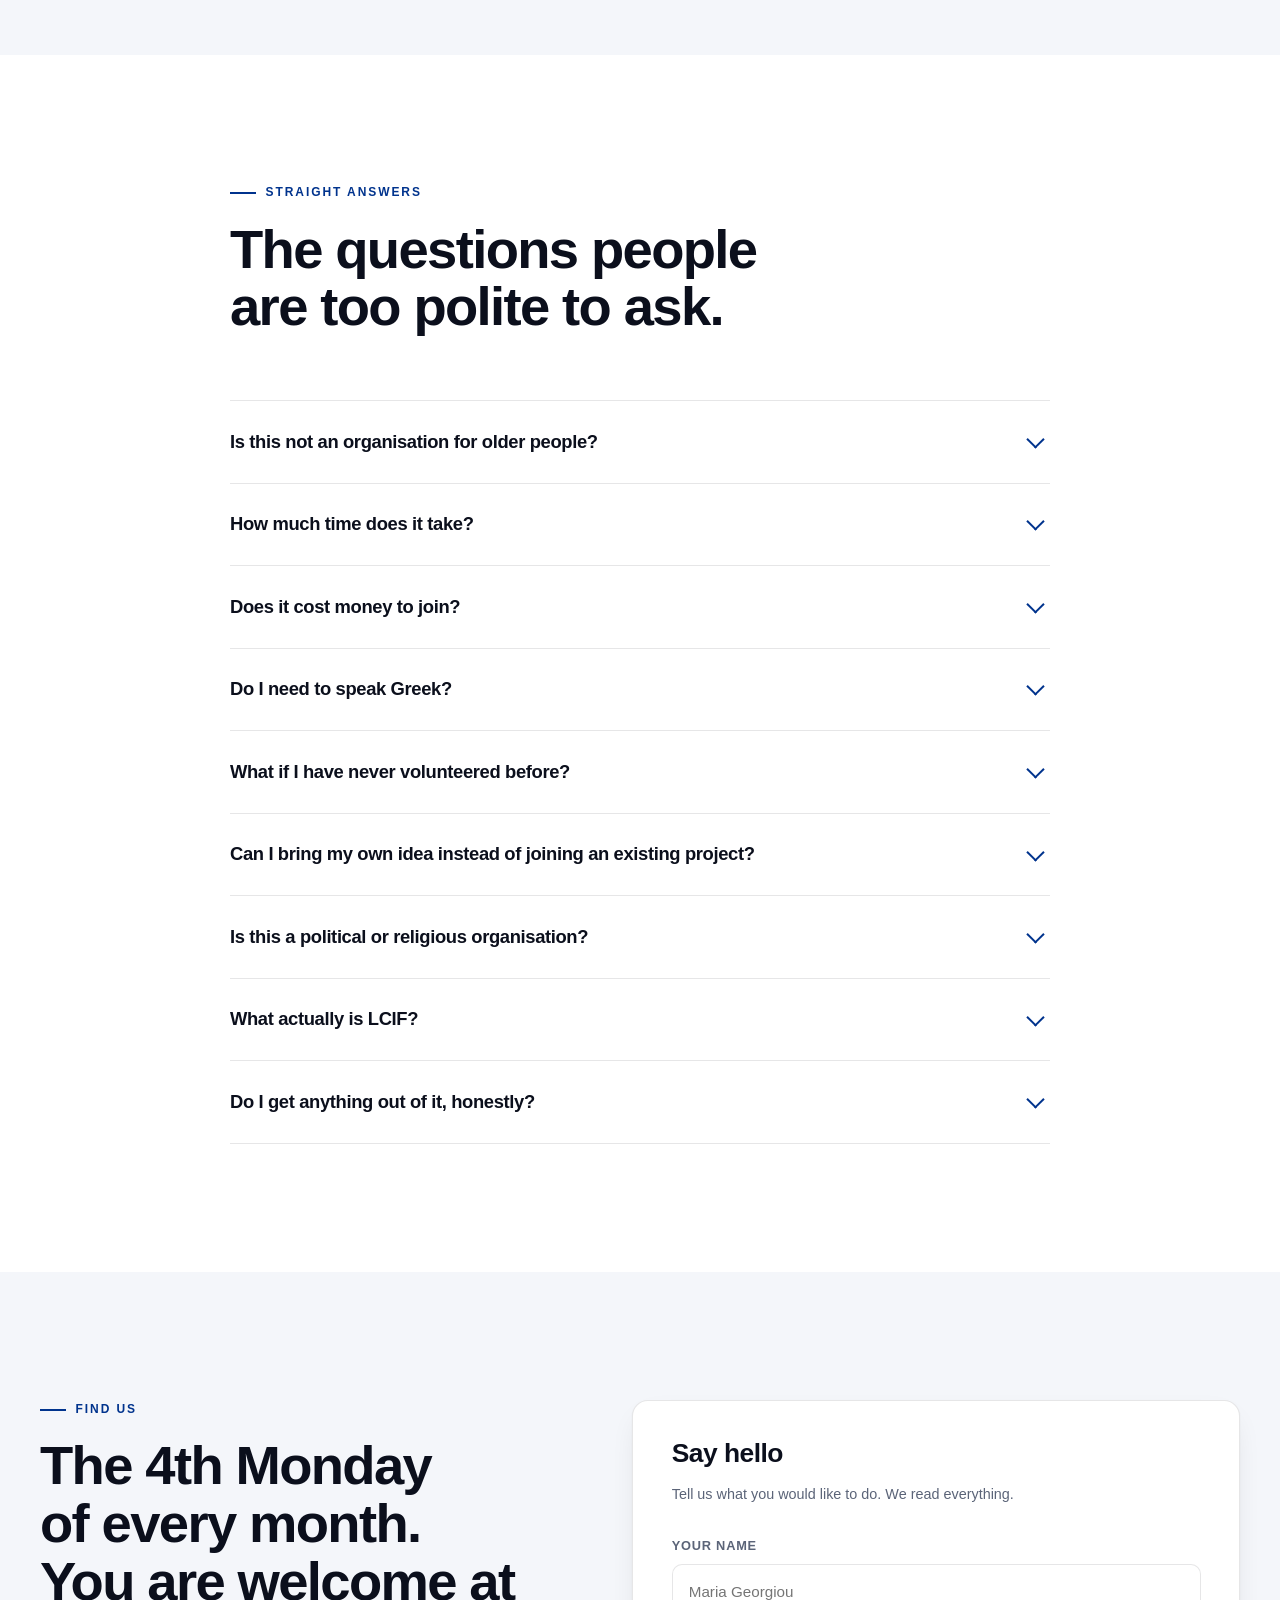
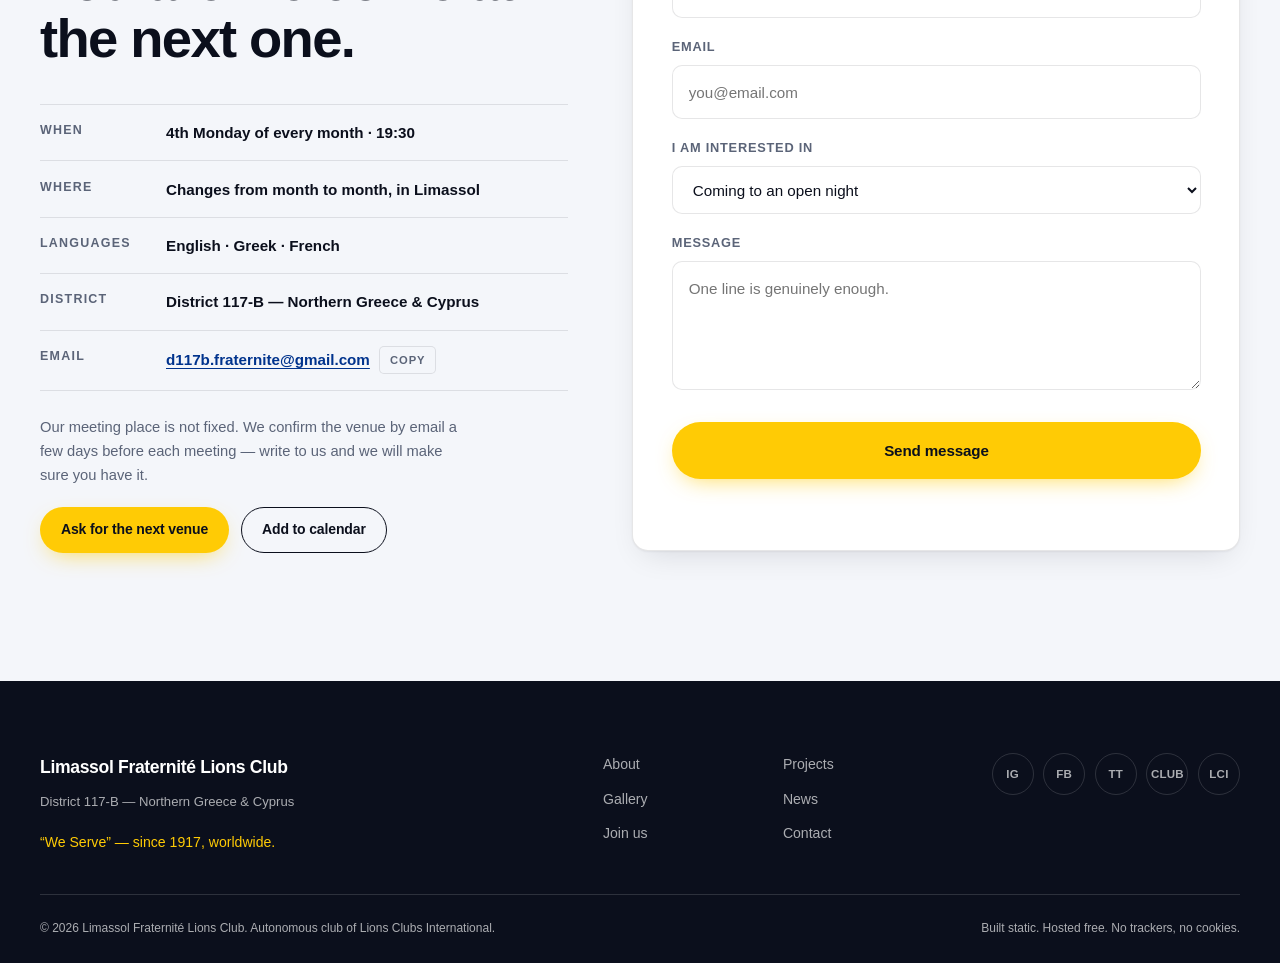
==== commit 4882d6f4: "Orderly gallery, video posters, new media, official translations, 4th Monday meetings - Gallery: eve" ====
--- a/index.html
+++ b/index.html
@@ -5,7 +5,7 @@
 <meta name="viewport" content="width=device-width, initial-scale=1, viewport-fit=cover">
 <title>Limassol Fraternité Lions Club | Community Service in Limassol, Cyprus</title>
 
-<meta name="description" content="Limassol Fraternité Lions Club — volunteer community service in Limassol, Cyprus. Eye and diabetes screenings, blood donation and tree planting across Limassol and its villages. Join us — ages 18–30 especially welcome. We Serve.">
+<meta name="description" content="Limassol Fraternité Lions Club — volunteer community service in Limassol, Cyprus. Eye and diabetes screenings, blood donation and tree planting across Limassol and its villages. Join us — no age limit. Meetings on the 4th Monday of every month. We Serve.">
 <meta name="keywords" content="Lions Club Limassol, Limassol Fraternité Lions Club, Lions Club Cyprus, volunteer Limassol Cyprus, community service Limassol, diabetes screening Limassol, eye screening Limassol, blood donation Limassol, Leo Club Cyprus, join Lions club Cyprus, District 117-B">
 <meta name="theme-color" content="#0B0F1C">
 <meta name="author" content="Limassol Fraternité Lions Club">
@@ -24,7 +24,7 @@
 <meta property="og:type" content="website">
 <meta property="og:site_name" content="Limassol Fraternité Lions Club">
 <meta property="og:title" content="Limassol Fraternité Lions Club — Community Service in Cyprus">
-<meta property="og:description" content="Not just charity. Real, measurable community development in Limassol, Cyprus. Ages 18–30 especially welcome. We Serve.">
+<meta property="og:description" content="Not just charity. Real, measurable community development in Limassol, Cyprus. No age limit — everyone welcome. We Serve.">
 <meta property="og:image" content="https://limassolfraternite.github.io/assets/img/og-cover.jpg">
 <meta property="og:image:width" content="1200">
 <meta property="og:image:height" content="630">
@@ -35,7 +35,7 @@
 <meta property="og:locale:alternate" content="fr_FR">
 <meta name="twitter:card" content="summary_large_image">
 <meta name="twitter:title" content="Limassol Fraternité Lions Club — Community Service in Cyprus">
-<meta name="twitter:description" content="Not just charity. Real, measurable community development in Limassol, Cyprus. Ages 18–30 especially welcome.">
+<meta name="twitter:description" content="Not just charity. Real, measurable community development in Limassol, Cyprus. No age limit — everyone welcome.">
 <meta name="twitter:image" content="https://limassolfraternite.github.io/assets/img/og-cover.jpg">
 
 <link rel="icon" type="image/png" sizes="64x64" href="assets/img/favicon.png?v=__V__">
@@ -105,9 +105,9 @@
     </div>
 
     <ul class="hero__meta">
-      <li><b data-i18n="hero.m1b">18–30?</b> <span data-i18n="hero.m1">You are exactly who we are looking for.</span></li>
+      <li><b data-i18n="hero.m1b">No age limit.</b> <span data-i18n="hero.m1">You are exactly who we are looking for.</span></li>
       <li><b data-i18n="hero.m2b">English spoken.</b> <span data-i18n="hero.m2">Greek and French too.</span></li>
-      <li><b data-i18n="hero.m3b">Last Friday</b> <span data-i18n="hero.m3">of every month, 19:30.</span></li>
+      <li><b data-i18n="hero.m3b">4th Monday</b> <span data-i18n="hero.m3">of every month, 19:30.</span></li>
     </ul>
   </div>
 
@@ -276,10 +276,11 @@
       <p class="lead" data-i18n="gal.lead">Service is not an abstraction. This is what it looks like on a Saturday morning.</p>
     </div>
 
+    <div class="subhead reveal"><h3 class="h3" data-i18n="gal.videosH">On film</h3><span class="subhead__rule"></span></div>
+    <div class="videos" id="videos"></div>
+
+    <div class="subhead reveal"><h3 class="h3" data-i18n="gal.photosH">Photographs</h3><span class="subhead__rule"></span></div>
     <div class="gallery" id="gallery-grid"></div>
-
-    <h3 class="h3 mt" data-i18n="gal.watch">Watch</h3>
-    <div class="videos" id="videos"></div>
   </div>
 </section>
 
@@ -337,7 +338,7 @@
       </article>
       <article class="path reveal">
         <h3 data-i18n="join.3h">Full membership</h3>
-        <p class="path__age" data-i18n="join.3age">18+</p>
+        <p class="path__age" data-i18n="join.3age">No age limit</p>
         <p data-i18n="join.3p">Become a Lion. Vote on what the club funds, lead your own projects, and plug into a network across 200+ countries. Modest annual dues apply.</p>
         <a class="btn btn--ghost btn--sm" href="#contact" data-i18n="join.3cta">Ask about joining</a>
       </article>
@@ -418,18 +419,22 @@
 
     <div class="reveal">
       <p class="eyebrow eyebrow--dark" data-i18n="con.eyebrow">Find us</p>
-      <h2 class="h2"><span data-i18n="con.h2a">Last Friday of the month.</span><br><span data-i18n="con.h2b">You are welcome at the next one.</span></h2>
+      <h2 class="h2"><span data-i18n="con.h2a">The 4th Monday of every month.</span><br><span data-i18n="con.h2b">You are welcome at the next one.</span></h2>
 
       <dl class="meet">
         <div><dt data-i18n="con.when">When</dt><dd id="m-when">—</dd></div>
         <div><dt data-i18n="con.where">Where</dt><dd id="m-where">—</dd></div>
-        <div><dt data-i18n="con.address">Address</dt><dd id="m-addr">—</dd></div>
+        <div id="m-addr-row" hidden><dt data-i18n="con.address">Address</dt><dd id="m-addr">—</dd></div>
         <div><dt data-i18n="con.lang">Languages</dt><dd id="m-lang">—</dd></div>
         <div><dt data-i18n="con.district">District</dt><dd id="m-dist">—</dd></div>
         <div><dt data-i18n="con.email">Email</dt><dd><a id="m-mail" href="#">—</a></dd></div>
       </dl>
 
-      <a class="btn btn--ghost btn--sm" id="m-map" href="#" target="_blank" rel="noopener" data-i18n="con.map">Open in Maps ↗</a>
+      <p class="meet__note" data-i18n="con.venueNote">Our meeting place is not fixed. We confirm the venue by email a few days before each meeting — write to us and we will make sure you have it.</p>
+      <div class="meet__acts">
+        <a class="btn btn--gold btn--sm" id="m-ask" href="mailto:d117b.fraternite@gmail.com" data-i18n="con.ask">Ask for the next venue</a>
+        <a class="btn btn--ghost btn--sm" id="m-map" href="#" target="_blank" rel="noopener" data-i18n="con.map" hidden>Open in Maps ↗</a>
+      </div>
     </div>
 
     <div class="reveal">
@@ -487,7 +492,7 @@
     <div class="foot__social" id="social"></div>
   </div>
   <div class="wrap foot__legal">
-    <span>© <span id="yr">2026</span> Limassol Fraternité Lions Club. Independent club of Lions Clubs International.</span>
+    <span>© <span id="yr">2026</span> <span data-i18n="foot.legal">Limassol Fraternité Lions Club. Autonomous club of Lions Clubs International.</span></span>
     <span data-i18n="foot.built">Built static. Hosted free. No trackers, no cookies.</span>
   </div>
 </footer>
@@ -503,7 +508,7 @@
 <noscript>
   <div class="wrap" style="padding:2rem 0">
     <p><b>JavaScript is disabled.</b> Project, gallery and news listings will not appear.
-    Everything else works. Contact us at <a href="mailto:limassolfraternite@gmail.com">limassolfraternite@gmail.com</a>.</p>
+    Everything else works. Contact us at <a href="mailto:d117b.fraternite@gmail.com">d117b.fraternite@gmail.com</a>.</p>
   </div>
 </noscript>
 
@@ -532,8 +537,7 @@
     {"@type":"Country","name":"Cyprus"}
   ],
   "knowsAbout":["Community service","Volunteering","Diabetes screening","Eye and vision screening","Blood donation","Environmental conservation","Tree planting","Hunger relief","Childhood cancer support","Youth leadership","Leo clubs"],
-  "address":{"@type":"PostalAddress","streetAddress":"Archbishop Makarios III Avenue 132","addressLocality":"Limassol","addressCountry":"CY"},
-  "location":{"@type":"Place","name":"Gloria Jeans Cafe","address":"Archbishop Makarios III Avenue 132, Limassol, Cyprus","geo":{"@type":"GeoCoordinates","latitude":34.6841,"longitude":33.0379}},
+  "address":{"@type":"PostalAddress","addressLocality":"Limassol","addressCountry":"CY"},
   "email":"d117b.fraternite@gmail.com",
   "memberOf":{"@type":"NGO","name":"Lions Clubs International","url":"https://www.lionsclubs.org/en"},
   "parentOrganization":{"@type":"NGO","name":"Lions Clubs International District 117-B","url":"https://www.lionsclubs.org/en"},
--- a/assets/css/style.css
+++ b/assets/css/style.css
@@ -46,6 +46,7 @@
 ul,ol{margin:0;padding:0;list-style:none}
 :focus-visible{outline:3px solid var(--gold);outline-offset:3px;border-radius:4px}
 
+[hidden]{display:none!important}
 .skip{position:absolute;left:-9999px;top:0;background:var(--gold);color:var(--ink);
   padding:.75rem 1.25rem;font-weight:700;z-index:999;border-radius:0 0 8px 0}
 .skip:focus{left:0}
@@ -136,6 +137,13 @@
 @media(min-width:1180px) and (max-width:1400px){
   .nav__links{gap:1.15rem}
   .nav__links a{font-size:.83rem}
+}
+/* Greek and French menu labels are much longer: on mid-width screens keep
+   the logo but drop the wordmark beside it so the menu never overlaps it */
+@media(min-width:1180px) and (max-width:1599px){
+  html:is([lang="el"],[lang="fr"]) .brand__txt{display:none}
+  html:is([lang="el"],[lang="fr"]) .nav__links{gap:1rem}
+  html:is([lang="el"],[lang="fr"]) .nav__links a{font-size:.82rem}
 }
 .nav--stuck .nav__links a{color:var(--ink)}
 .nav__links a:hover{opacity:1}
@@ -345,46 +353,66 @@
 .ph span{position:relative;color:rgba(255,255,255,.55);font-size:.7rem;font-weight:800;
   letter-spacing:.16em;text-transform:uppercase;text-align:center;padding:1rem}
 
-/* ---------- 14. Gallery ---------------------------------------------------- */
-.gallery{display:grid;gap:.75rem;grid-template-columns:repeat(auto-fill,minmax(min(200px,100%),1fr));grid-auto-rows:200px}
+/* ---------- 14. Gallery & video ------------------------------------------- */
+.subhead{display:flex;align-items:center;gap:1.25rem;margin:0 0 1.5rem}
+.subhead .h3{flex:none;margin:0;font-size:clamp(1.15rem,1rem + .6vw,1.45rem);font-weight:800}
+.subhead__rule{flex:1;height:1px;background:var(--line)}
+.videos + .subhead{margin-top:clamp(3rem,6vw,4.5rem)}
+
+/* An even, orderly grid: every tile has the same 4:3 shape. The first photo is
+   a feature tile sized so each row always closes cleanly (13 photos fill
+   4 columns, 3 columns or 2 columns with no gaps). */
+.gallery{display:grid;gap:clamp(.5rem,1.2vw,.9rem);grid-template-columns:repeat(2,1fr)}
+@media(min-width:640px){.gallery{grid-template-columns:repeat(3,1fr)}}
+@media(min-width:1000px){.gallery{grid-template-columns:repeat(4,1fr)}}
 .gcell{
-  border:0;padding:0;background:var(--tint);border-radius:var(--r-s);overflow:hidden;
-  cursor:zoom-in;position:relative;display:block;
-}
-.gcell:nth-child(6n+1){grid-column:span 2;grid-row:span 2}
-.gcell:nth-child(6n+4){grid-row:span 2}
-@media(max-width:640px){.gcell:nth-child(n){grid-column:span 1;grid-row:span 1}}
-.gcell img,.gcell .ph{width:100%;height:100%;object-fit:cover;transition:transform .6s var(--ease)}
-.gcell:hover img{transform:scale(1.07)}
+  margin:0;border:0;padding:0;background:var(--tint);border-radius:var(--r-s);overflow:hidden;
+  cursor:zoom-in;position:relative;display:block;aspect-ratio:4/3;
+  box-shadow:0 1px 2px rgba(11,15,28,.06);isolation:isolate;
+}
+.gcell:first-child{grid-column:1/-1;aspect-ratio:16/8}
+@media(min-width:1000px){.gcell:first-child{grid-column:span 2;grid-row:span 2;aspect-ratio:auto}}
+.gcell img,.gcell .ph{position:absolute;inset:0;width:100%;height:100%;object-fit:cover;
+  transition:transform .7s var(--ease),filter .4s}
+.gcell:hover img{transform:scale(1.045)}
+.gcell::after{content:"";position:absolute;inset:0;border-radius:inherit;
+  box-shadow:inset 0 0 0 1px rgba(11,15,28,.08);pointer-events:none}
 .gcell figcaption{
-  position:absolute;inset:auto 0 0;padding:2.5rem .9rem .8rem;color:#fff;font-size:.8rem;font-weight:600;
-  background:linear-gradient(transparent,rgba(11,15,28,.88));text-align:left;
-  opacity:0;transform:translateY(8px);transition:.35s var(--ease);
-}
+  position:absolute;inset:auto 0 0;padding:2.75rem 1rem .85rem;color:#fff;font-size:.8rem;font-weight:650;
+  line-height:1.35;background:linear-gradient(transparent,rgba(11,15,28,.86));text-align:left;
+  opacity:0;transform:translateY(6px);transition:.35s var(--ease);z-index:1;
+}
+.gcell:first-child figcaption,
 .gcell:hover figcaption,.gcell:focus-visible figcaption{opacity:1;transform:none}
-
-.videos{display:grid;gap:1.25rem;grid-template-columns:repeat(auto-fit,minmax(min(300px,100%),1fr))}
-.vid{border:1px solid var(--line);border-radius:var(--r);overflow:hidden;background:var(--paper)}
-.vid__frame{aspect-ratio:16/9;background:var(--ink);position:relative}
+@media(hover:none){.gcell figcaption{opacity:1;transform:none;font-size:.72rem;padding:2rem .7rem .6rem}}
+
+.videos{display:grid;gap:clamp(1rem,2.5vw,1.75rem);grid-template-columns:1fr}
+@media(min-width:860px){.videos{grid-template-columns:1fr 1fr}}
+.vid{border:1px solid var(--line);border-radius:var(--r);overflow:hidden;background:var(--paper);
+  box-shadow:var(--shadow);display:flex;flex-direction:column;transition:box-shadow .35s var(--ease),transform .35s var(--ease)}
+.vid:hover{box-shadow:var(--shadow-h);transform:translateY(-2px)}
+.vid__frame{aspect-ratio:16/9;background:#000;position:relative;overflow:hidden}
 .vid__frame iframe{width:100%;height:100%;border:0;display:block}
-.vid__lite{width:100%;height:100%;border:0;padding:0;cursor:pointer;display:block;position:relative}
-.vid__lite img{width:100%;height:100%;object-fit:cover}
-.vid__play{position:absolute;inset:0;display:flex;align-items:center;justify-content:center}
-.vid__play::after{
-  content:"";width:62px;height:62px;border-radius:50%;background:var(--gold);
-  box-shadow:0 10px 30px -8px rgba(0,0,0,.6);transition:transform .3s var(--ease);
-  clip-path:circle(50%);
-}
-.vid__lite:hover .vid__play::after{transform:scale(1.1)}
-.vid__play span{position:absolute;color:var(--ink);font-size:1.1rem;margin-left:4px;z-index:1}
-.vid__meta{padding:1.1rem 1.25rem;display:flex;justify-content:space-between;gap:1rem;align-items:center}
-.vid__meta b{font-size:.95rem;font-weight:700;letter-spacing:-.01em}
-.vid__meta i{font-style:normal;font-size:.8rem;color:var(--mut);font-variant-numeric:tabular-nums;flex:none}
+.vid__lite{width:100%;height:100%;border:0;padding:0;cursor:pointer;display:block;position:relative;background:#000}
+.vid__lite img{width:100%;height:100%;object-fit:cover;transition:transform .8s var(--ease)}
+.vid__lite:hover img{transform:scale(1.03)}
+.vid__lite::before{content:"";position:absolute;inset:0;z-index:1;
+  background:linear-gradient(180deg,rgba(11,15,28,0) 45%,rgba(11,15,28,.55) 100%)}
+.vid__play{position:absolute;inset:0;display:flex;align-items:center;justify-content:center;z-index:2}
+.vid__play svg{width:clamp(58px,7vw,74px);height:auto;filter:drop-shadow(0 10px 24px rgba(0,0,0,.45));
+  transition:transform .3s var(--ease)}
+.vid__lite:hover .vid__play svg,.vid__lite:focus-visible .vid__play svg{transform:scale(1.08)}
+.vid__dur{position:absolute;right:.8rem;bottom:.75rem;z-index:2;background:rgba(11,15,28,.78);color:#fff;
+  font-size:.75rem;font-weight:700;padding:.25rem .55rem;border-radius:6px;font-variant-numeric:tabular-nums;
+  letter-spacing:.02em}
+.vid__meta{padding:1.15rem 1.35rem 1.35rem;display:flex;flex-direction:column;gap:.45rem}
+.vid__meta b{font-size:1.02rem;font-weight:750;letter-spacing:-.015em;line-height:1.3}
+.vid__meta p{margin:0;font-size:.9rem;color:var(--mut);line-height:1.55}
 /* local-video facade: branded fill when there is no poster image */
 .vid__ph{position:absolute;inset:0;background:linear-gradient(135deg,var(--blue) 0%,var(--ink) 100%)}
 .vid__ph::before{content:"";position:absolute;inset:0;
   background:repeating-linear-gradient(45deg,rgba(255,255,255,.05) 0 12px,transparent 12px 24px)}
-.vid__frame video{width:100%;height:100%;object-fit:cover;display:block;background:#000}
+.vid__frame video{width:100%;height:100%;object-fit:contain;display:block;background:#000}
 
 /* ---------- 15. Voices ----------------------------------------------------- */
 .voices{display:grid;gap:1.25rem;grid-template-columns:repeat(auto-fit,minmax(min(280px,100%),1fr))}
@@ -409,6 +437,11 @@
 .item h3{font-size:1.15rem;font-weight:750;margin-bottom:.5rem}
 .item p{font-size:.92rem;color:var(--mut);margin:0;max-width:65ch}
 .item .btn{flex:none}
+.item--img{grid-template-columns:1fr}
+@media(min-width:800px){.item--img{grid-template-columns:170px 1fr auto}}
+.item__img{width:96px;height:96px;border-radius:var(--r-s);object-fit:contain;background:#fff;
+  border:1px solid var(--line);padding:.4rem;margin-bottom:.75rem}
+@media(min-width:800px){.item__body{display:flex;gap:1.5rem;align-items:flex-start}.item__img{flex:none;margin:0}}
 
 /* ---------- 17. Join ------------------------------------------------------- */
 .join{background:linear-gradient(165deg,var(--blue) 0%,var(--ink) 65%);color:#fff}
@@ -483,6 +516,8 @@
 .meet dt{font-size:.78rem;font-weight:800;letter-spacing:.1em;text-transform:uppercase;color:var(--mut)}
 .meet dd{margin:0;font-size:.95rem;font-weight:600;min-width:0;overflow-wrap:anywhere}
 .meet dd a{color:var(--blue);text-decoration:underline;text-underline-offset:3px}
+.meet__note{font-size:.92rem;color:var(--mut);max-width:52ch;margin:-.75rem 0 1.25rem}
+.meet__acts{display:flex;flex-wrap:wrap;gap:.75rem}
 
 .form{background:var(--paper);border:1px solid var(--line);border-radius:var(--r);
   padding:clamp(1.5rem,3vw,2.5rem);box-shadow:var(--shadow)}
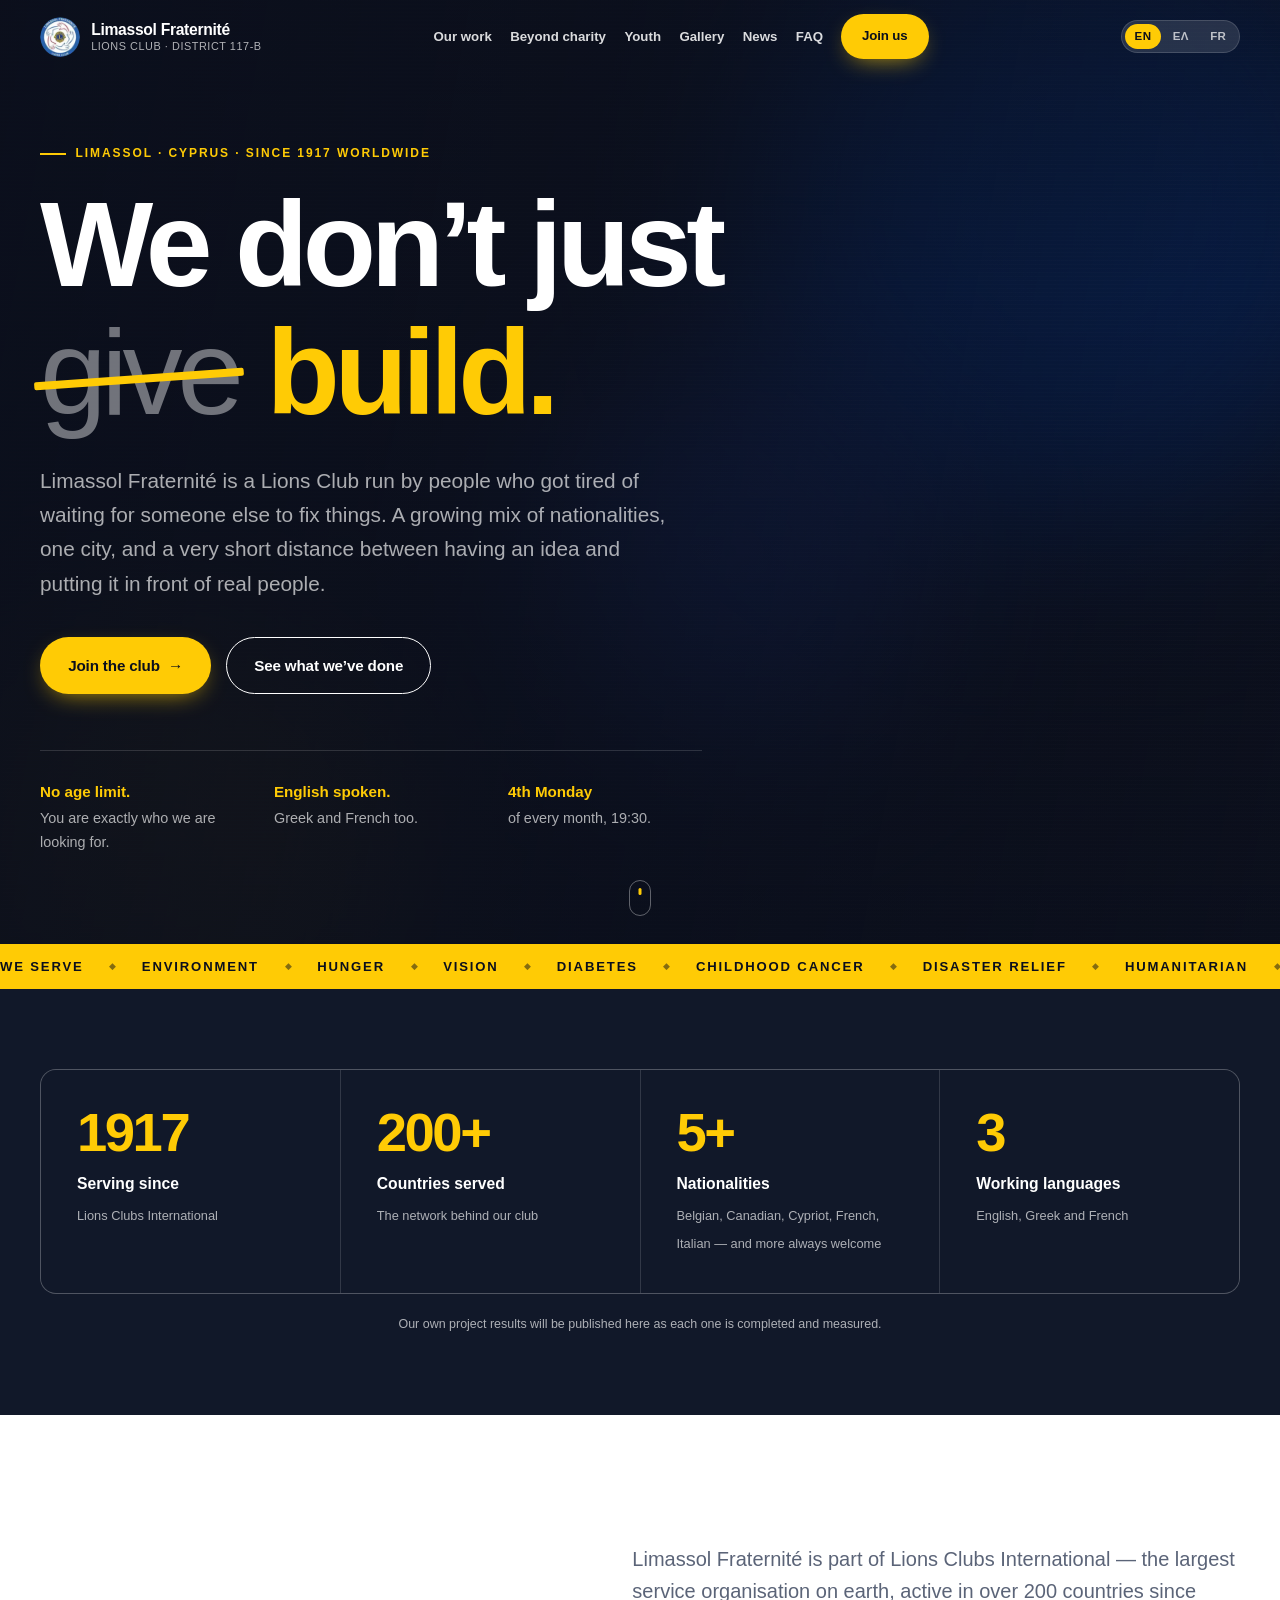
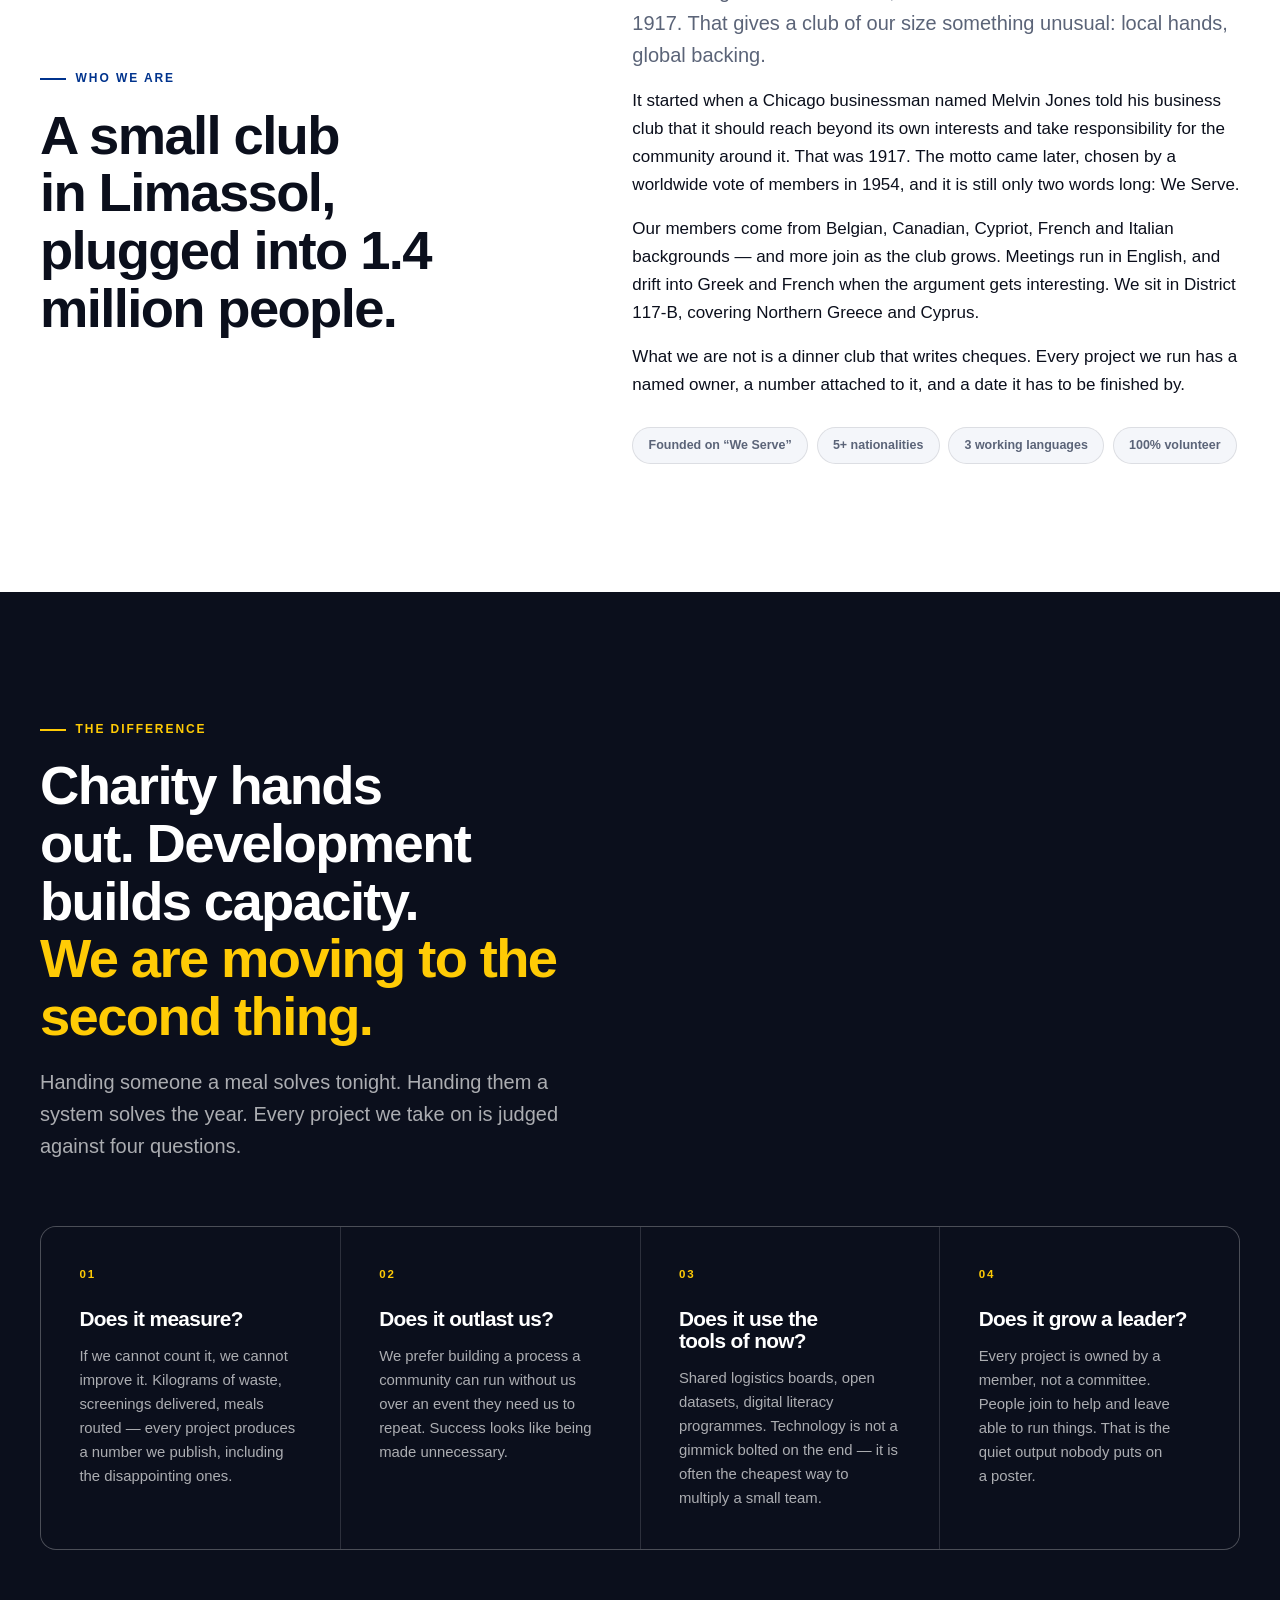
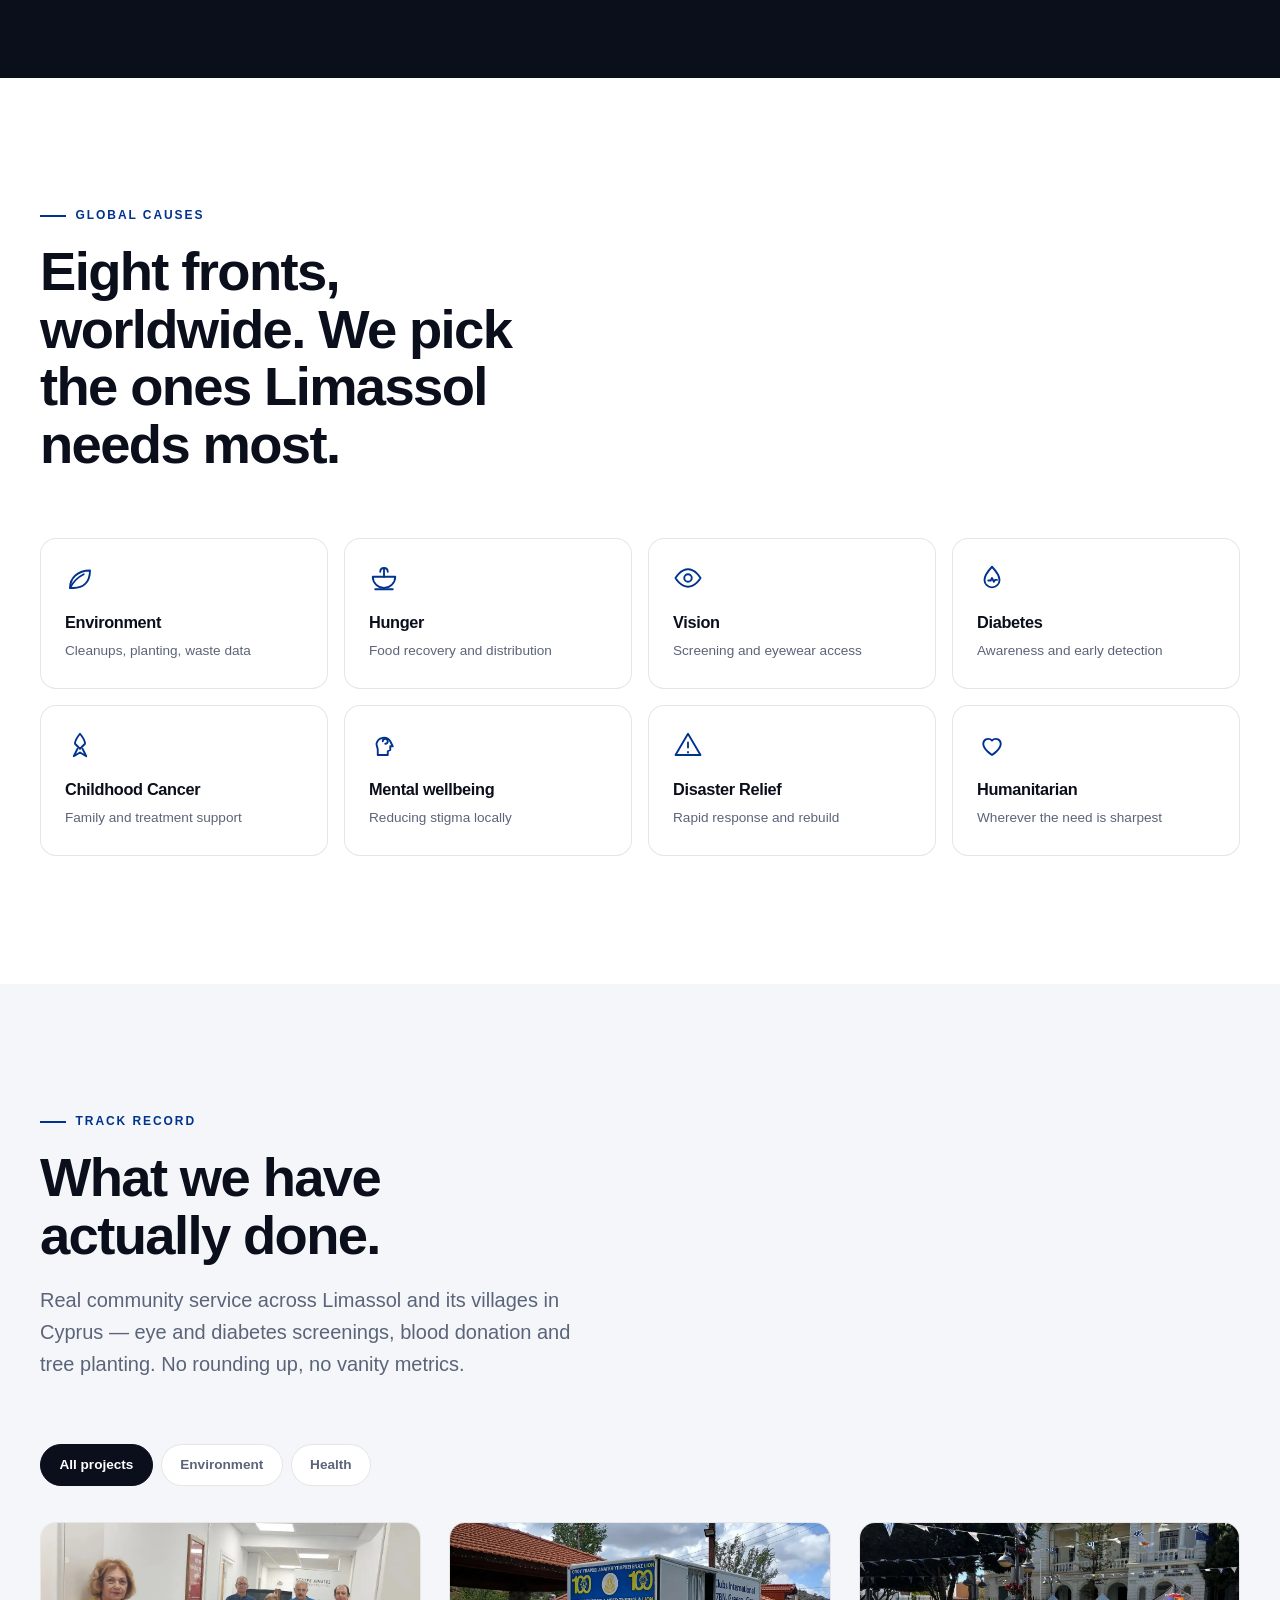
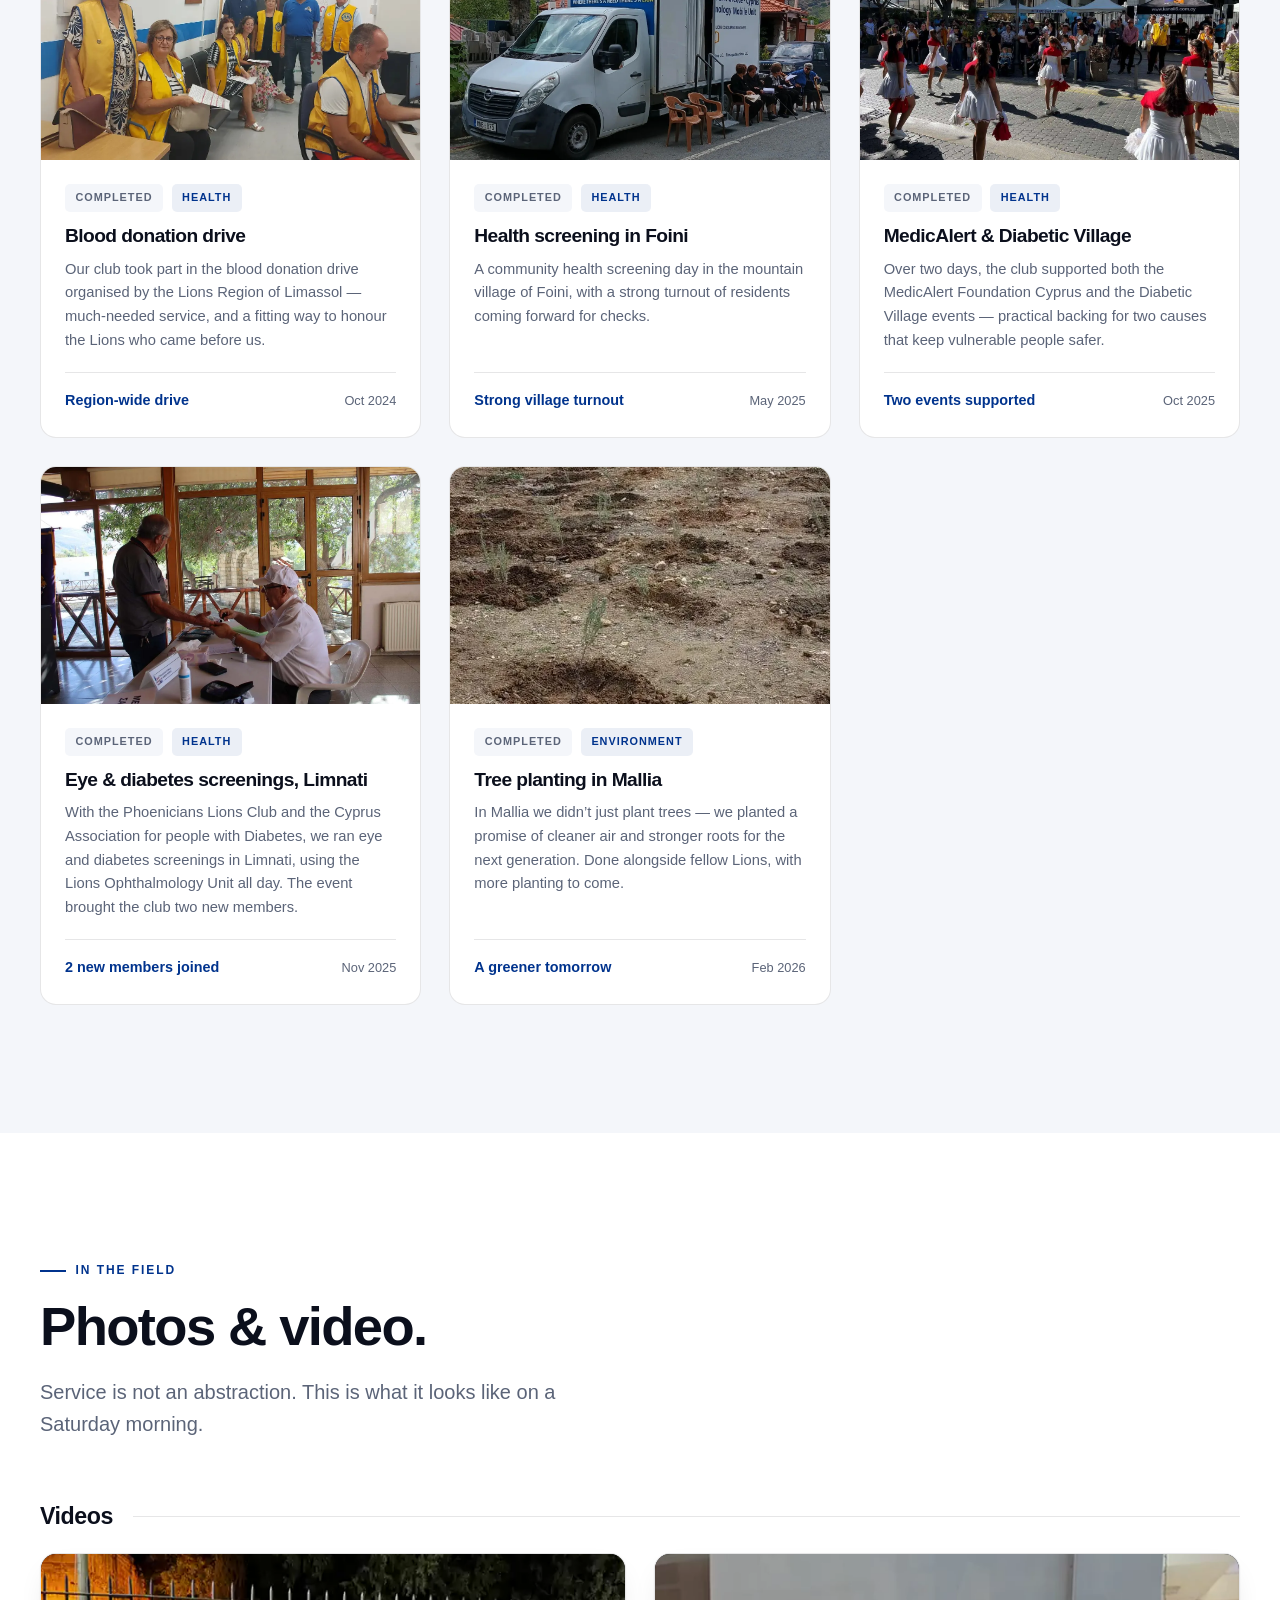
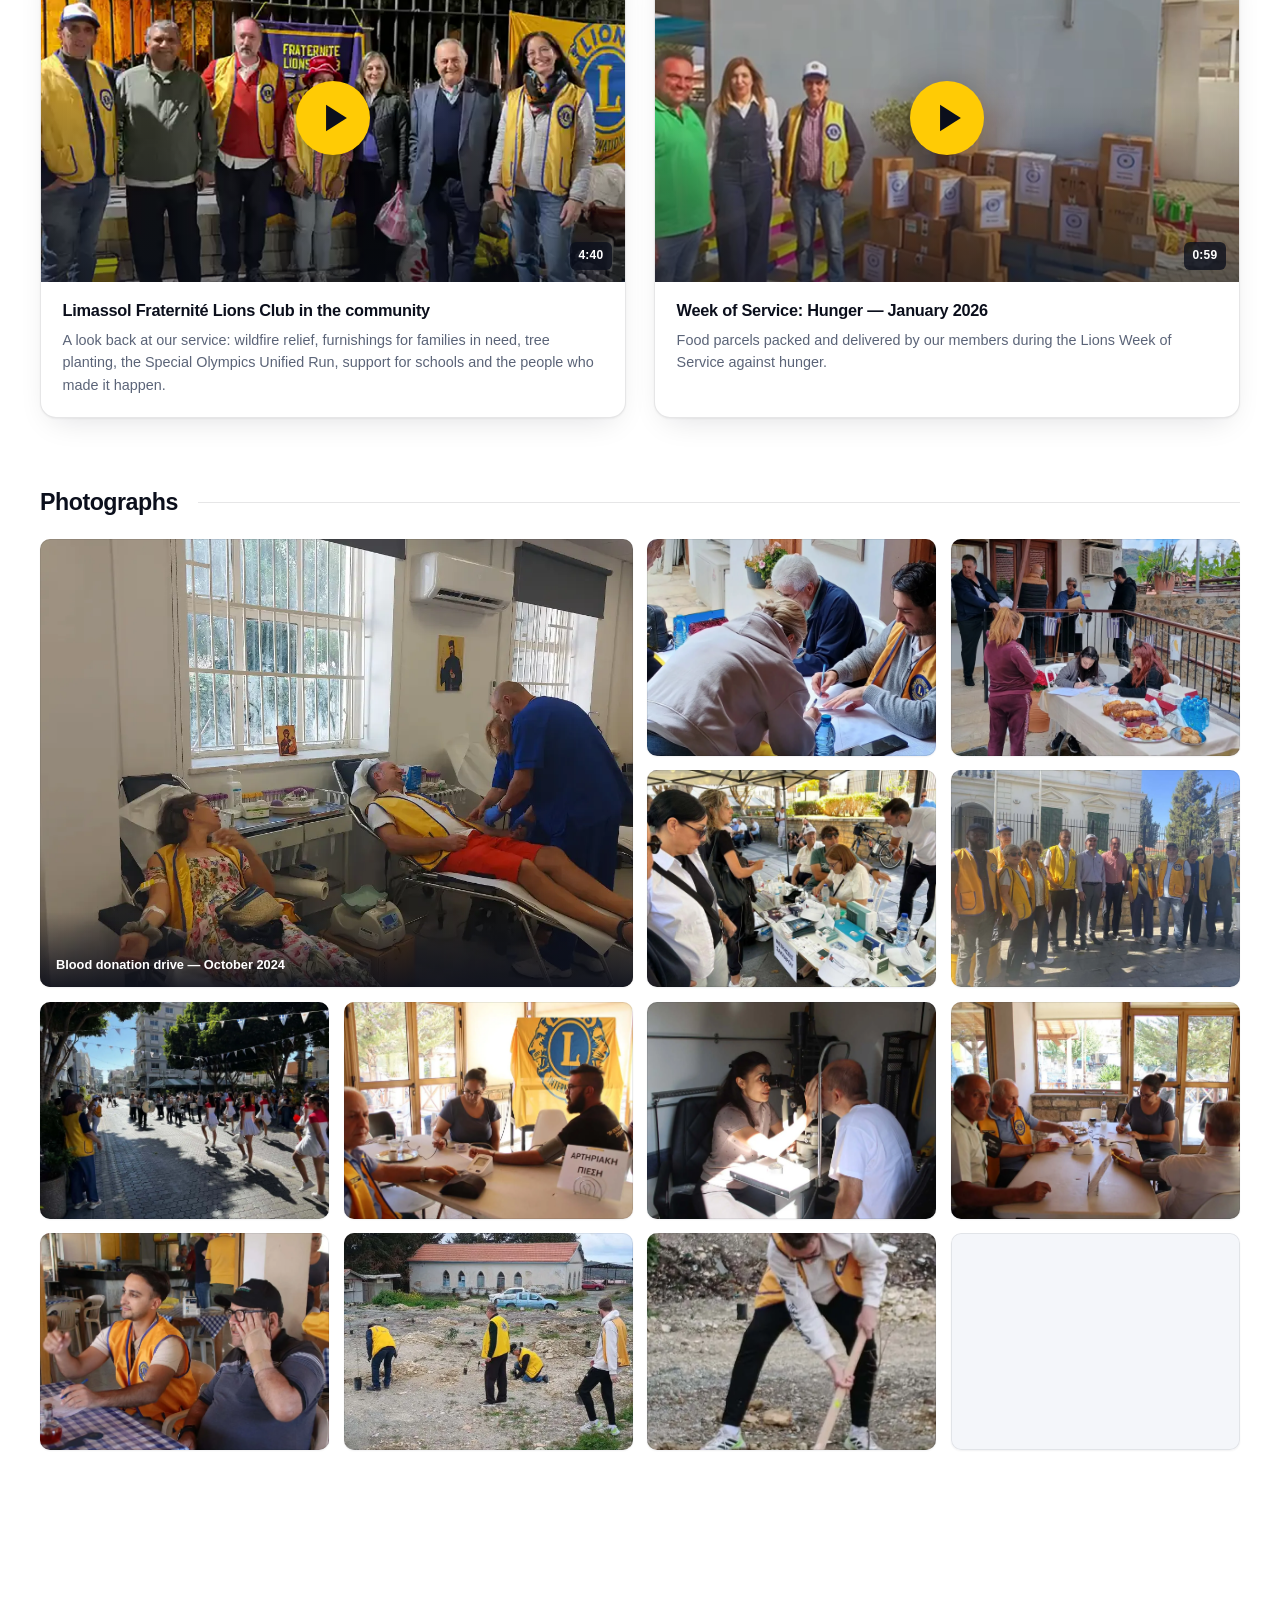
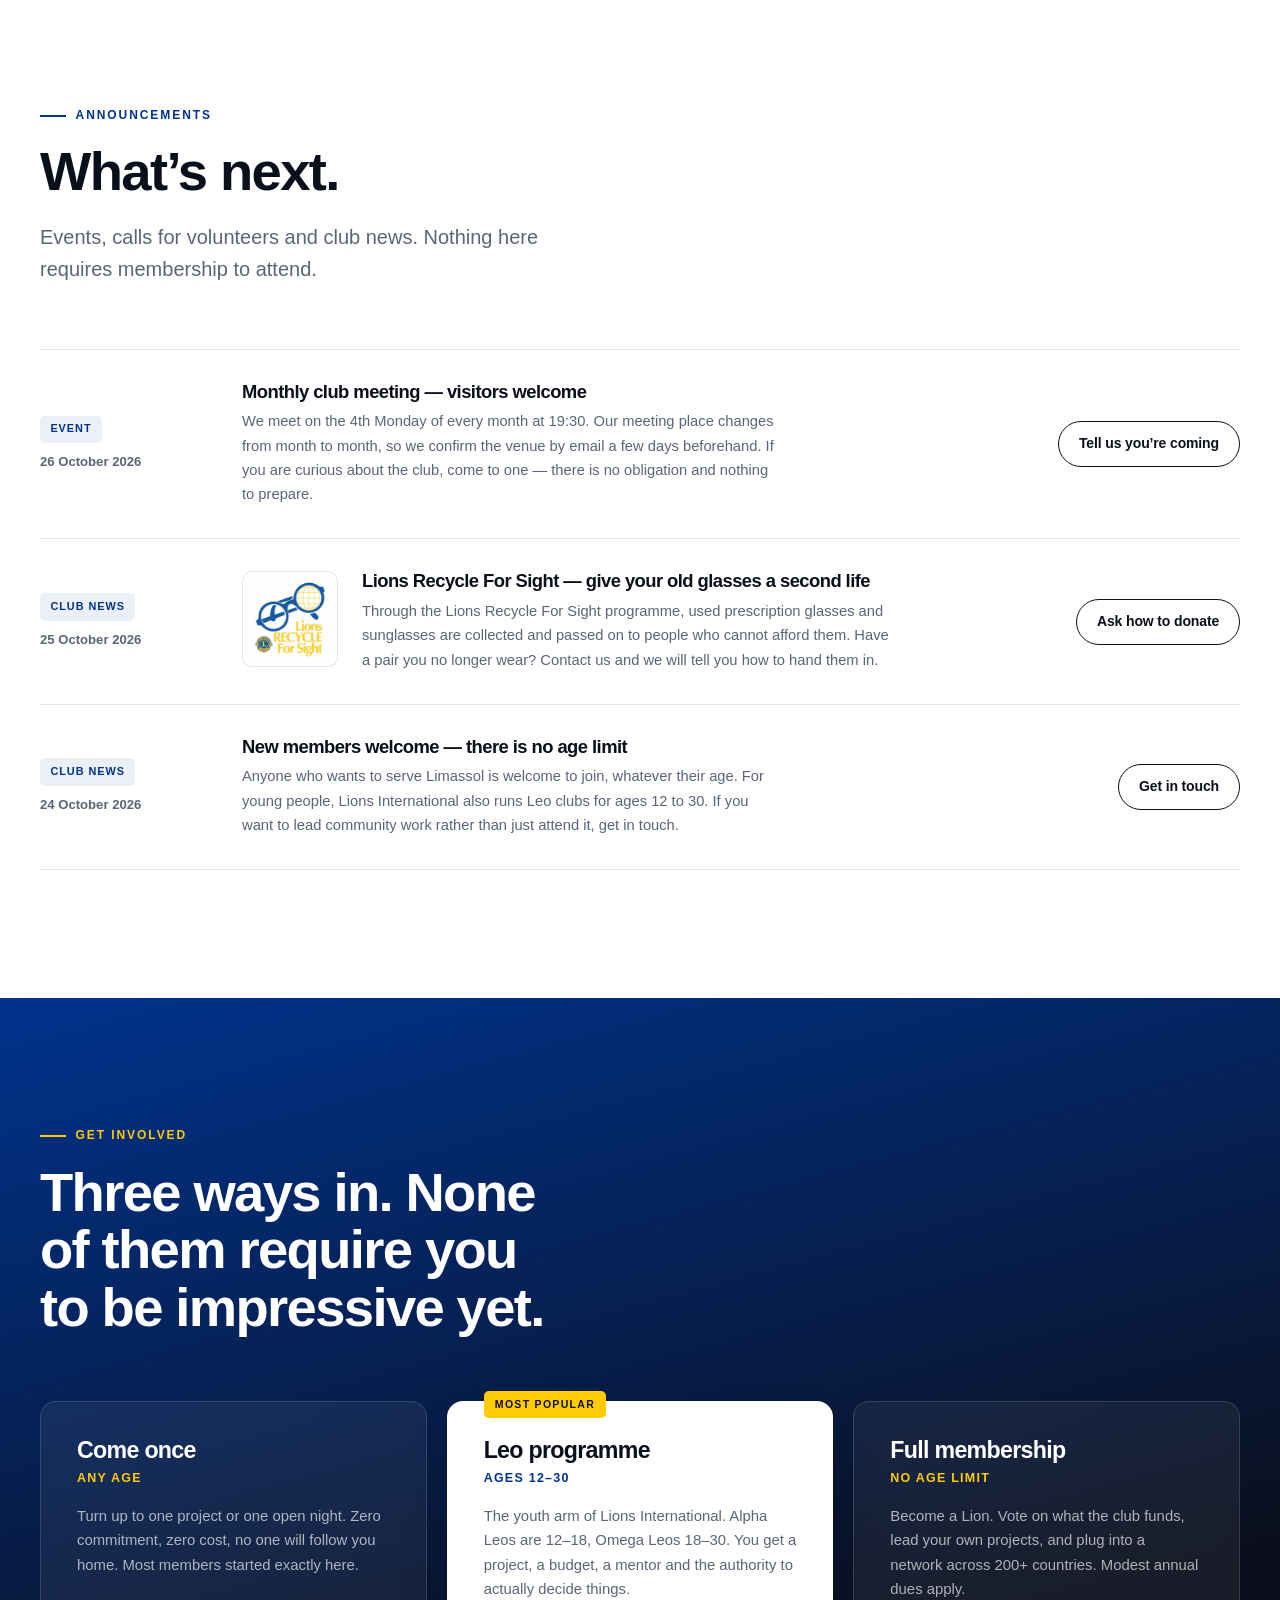
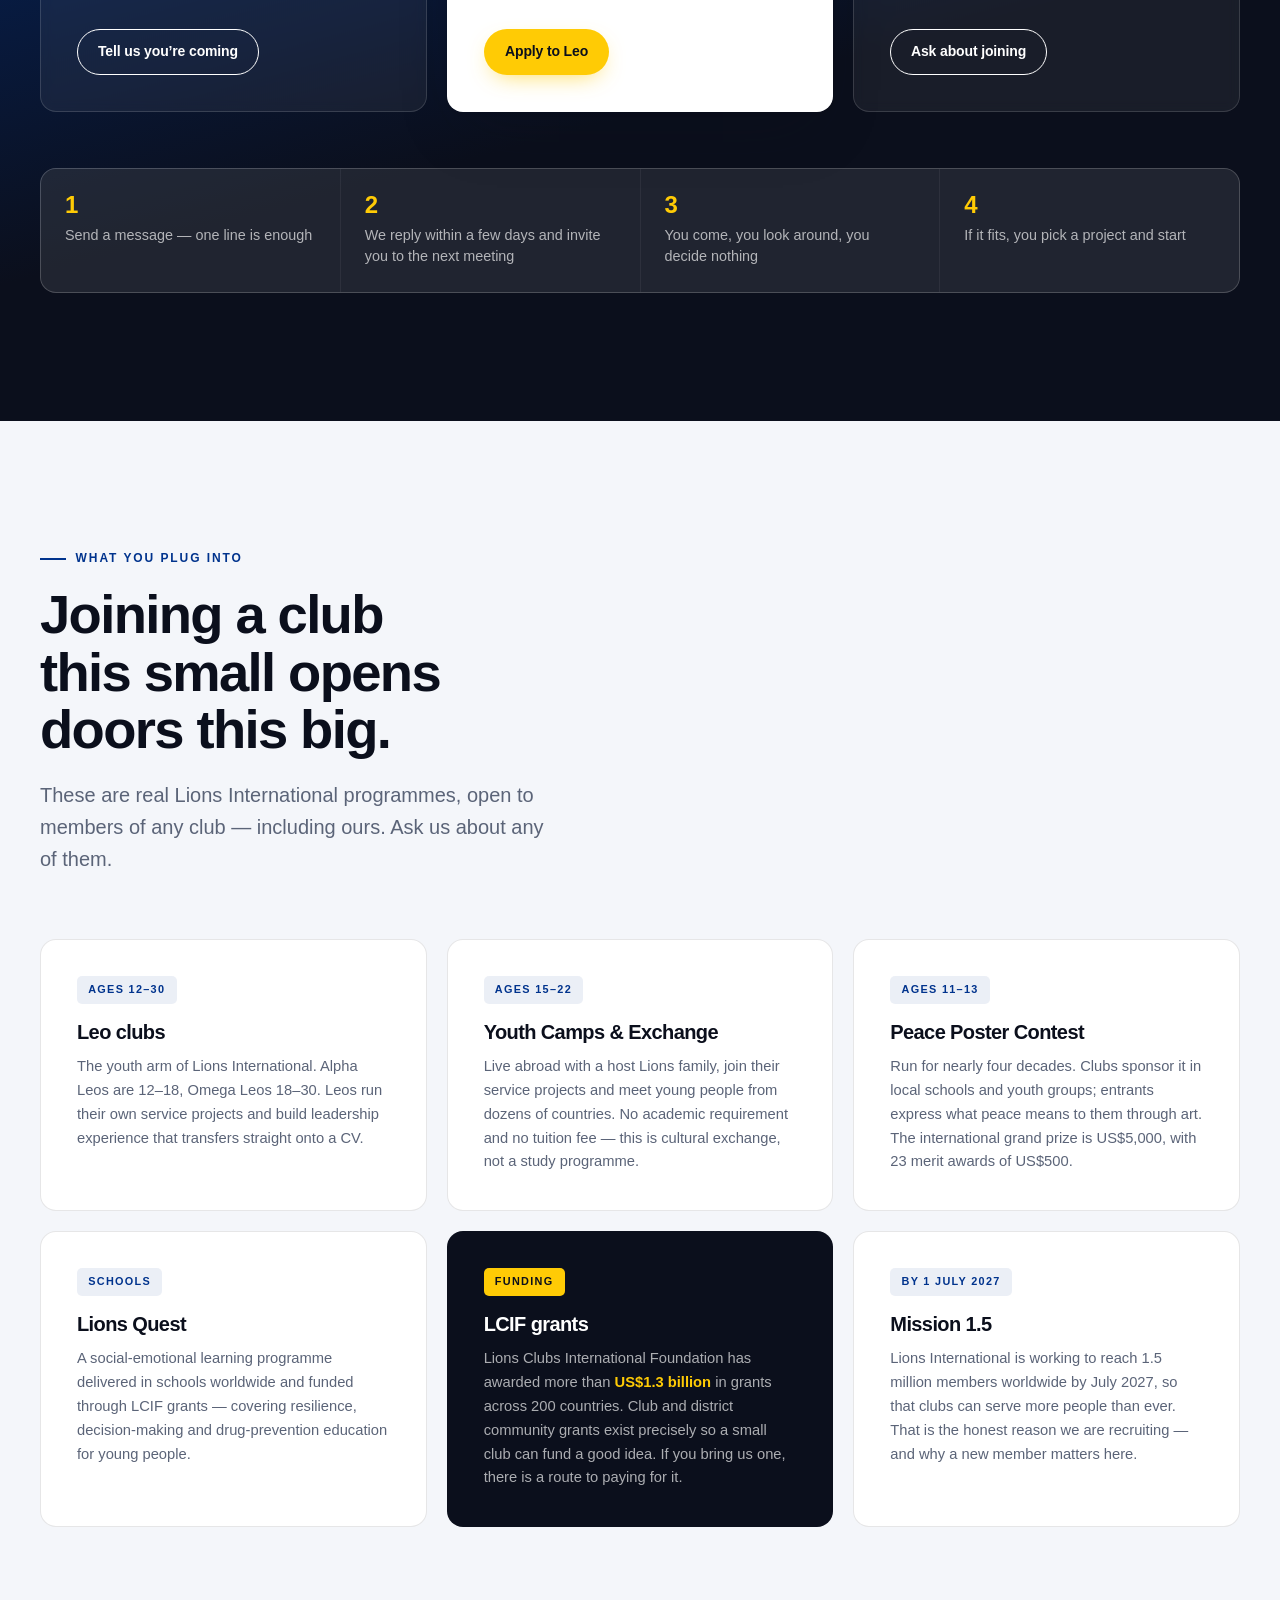
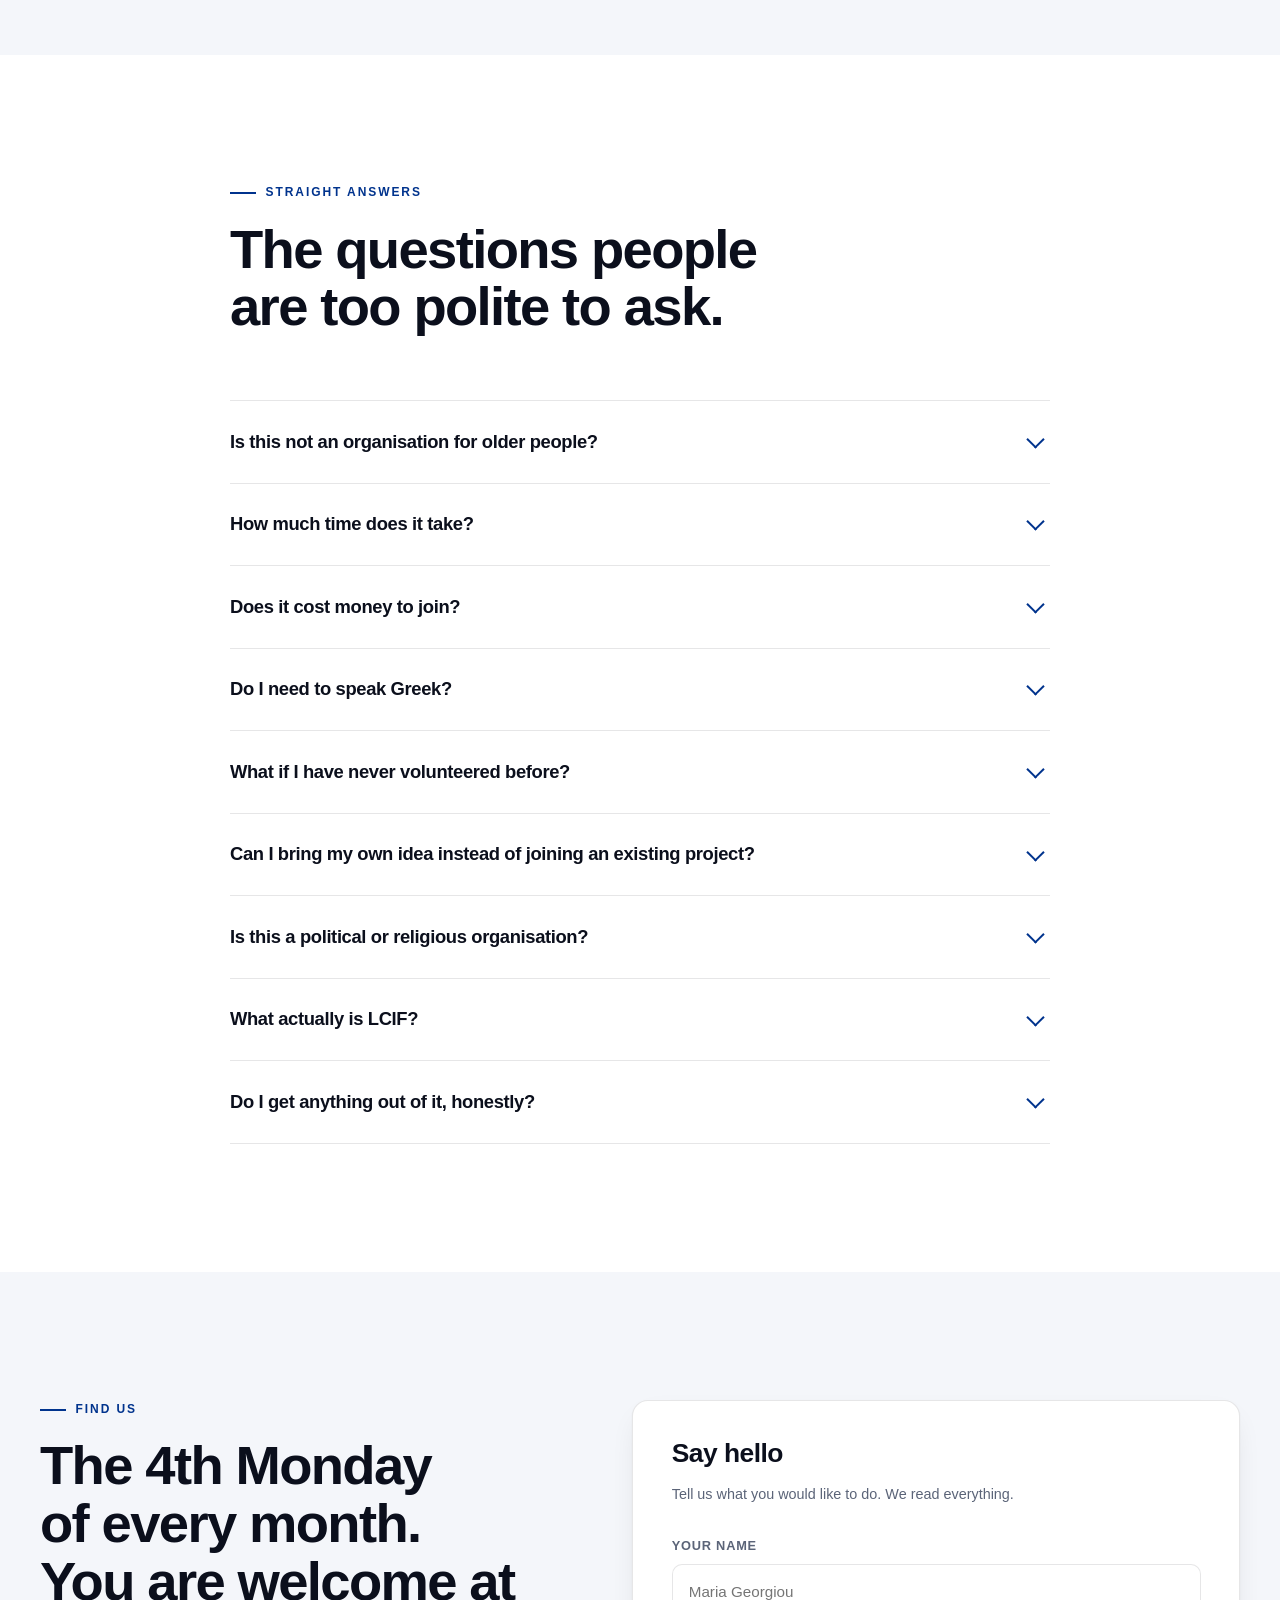
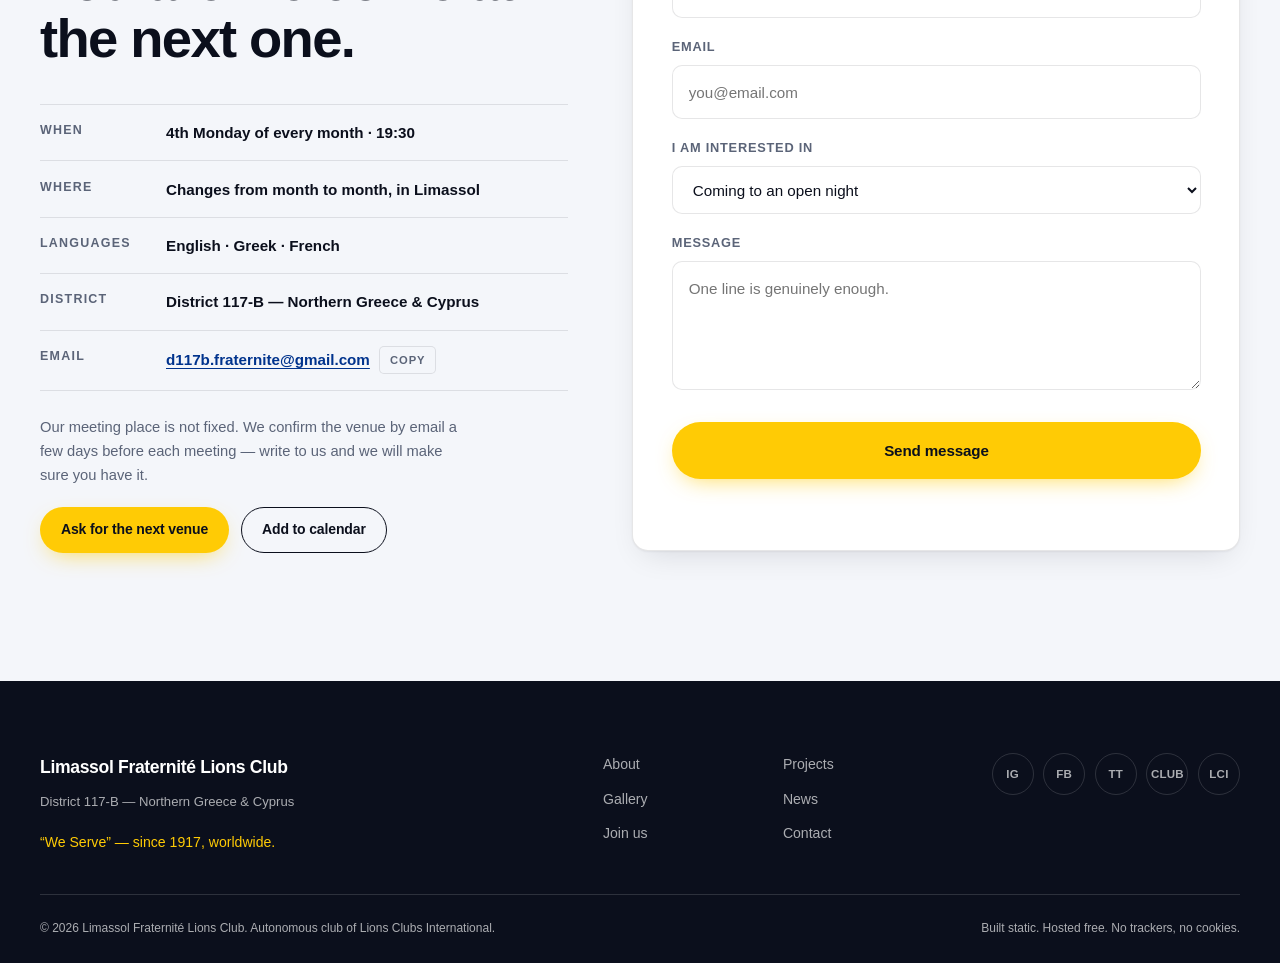
==== commit 16ff61c9: "Rename video heading to Videos" ====
--- a/index.html
+++ b/index.html
@@ -276,7 +276,7 @@
       <p class="lead" data-i18n="gal.lead">Service is not an abstraction. This is what it looks like on a Saturday morning.</p>
     </div>
 
-    <div class="subhead reveal"><h3 class="h3" data-i18n="gal.videosH">On film</h3><span class="subhead__rule"></span></div>
+    <div class="subhead reveal"><h3 class="h3" data-i18n="gal.videosH">Videos</h3><span class="subhead__rule"></span></div>
     <div class="videos" id="videos"></div>
 
     <div class="subhead reveal"><h3 class="h3" data-i18n="gal.photosH">Photographs</h3><span class="subhead__rule"></span></div>
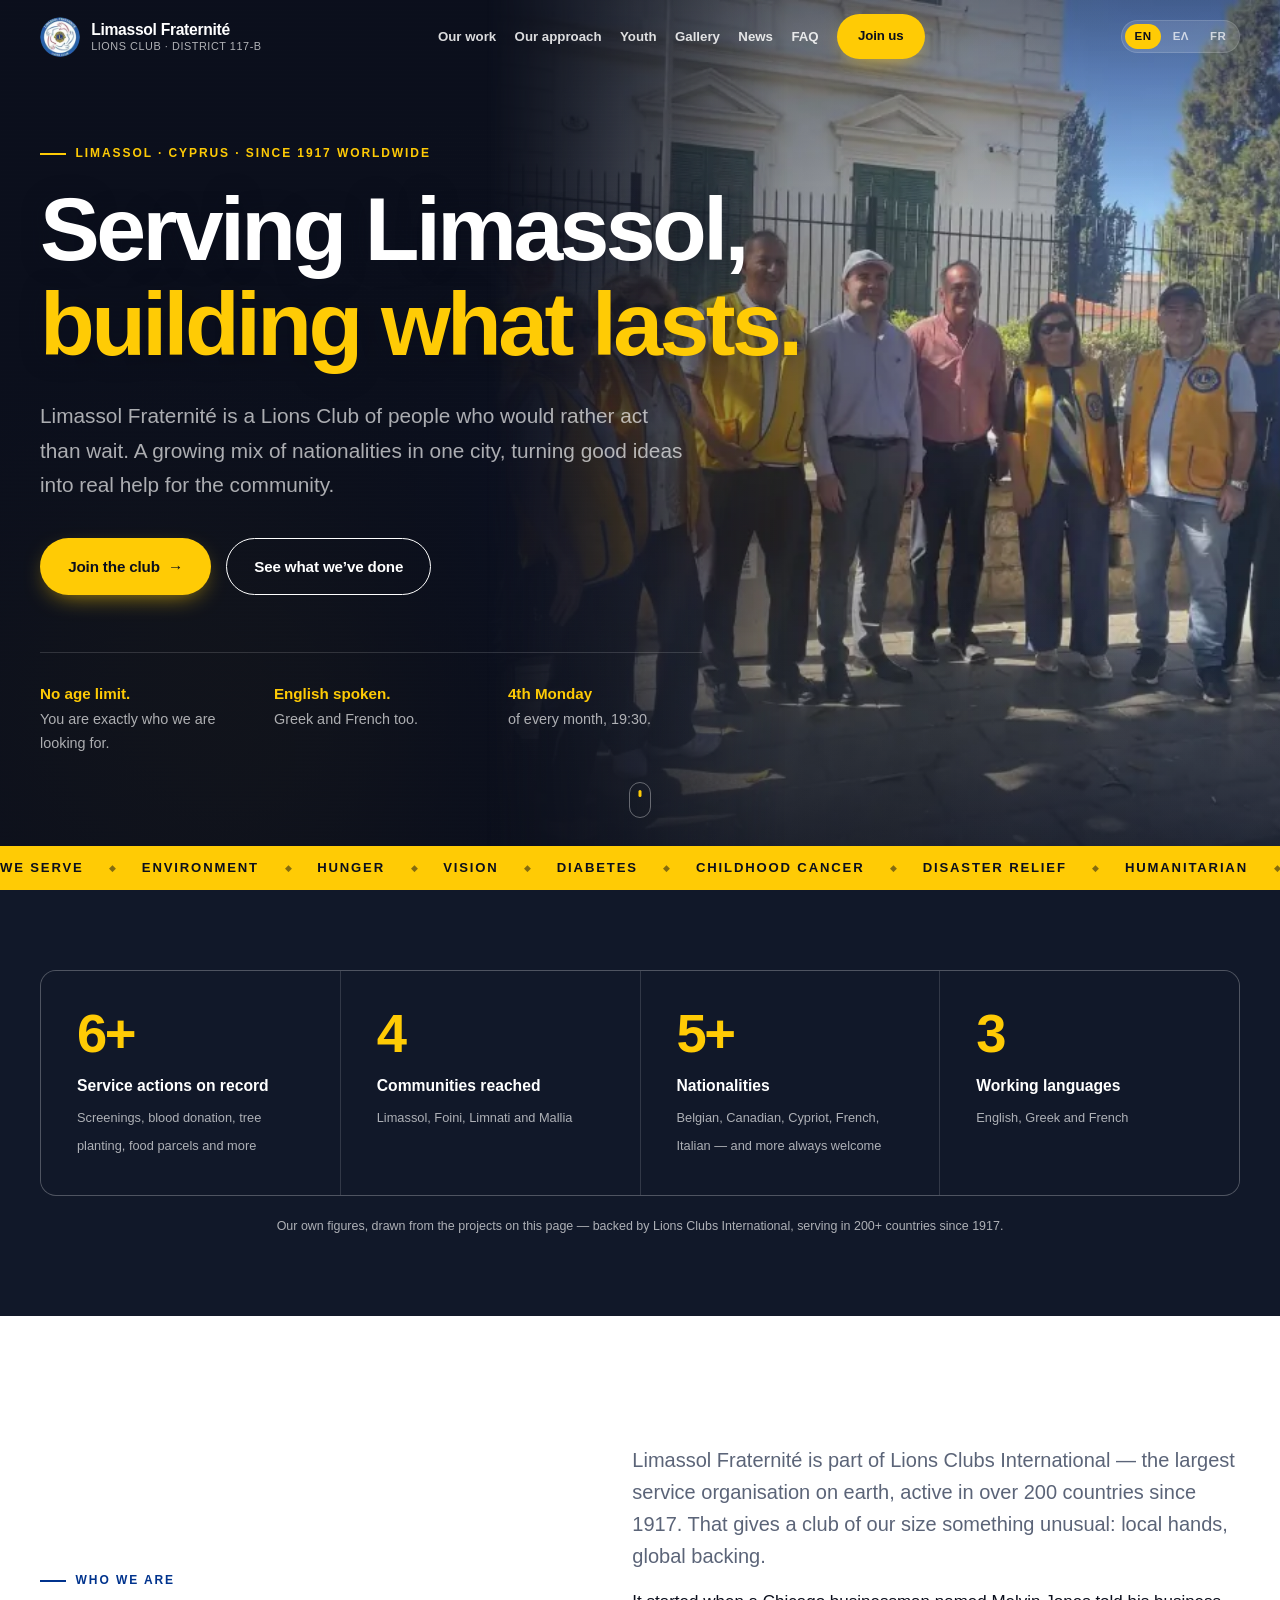
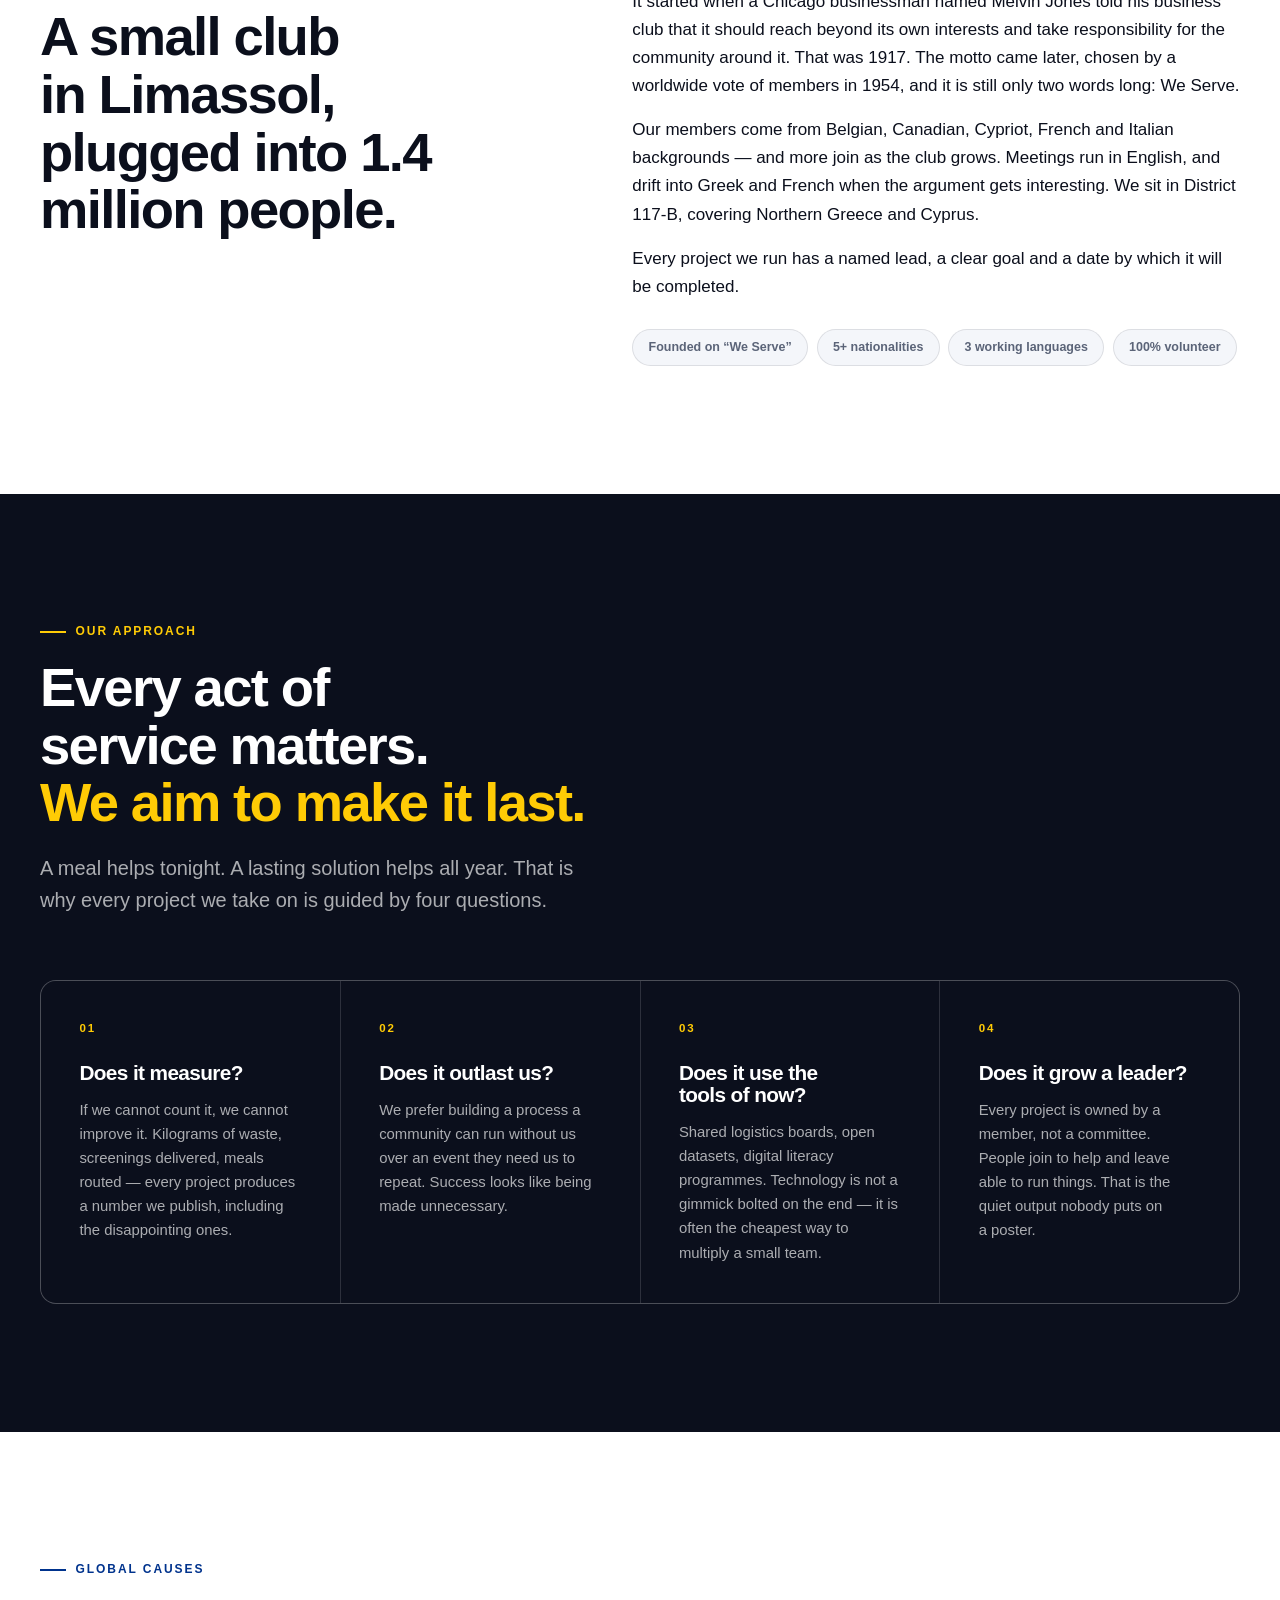
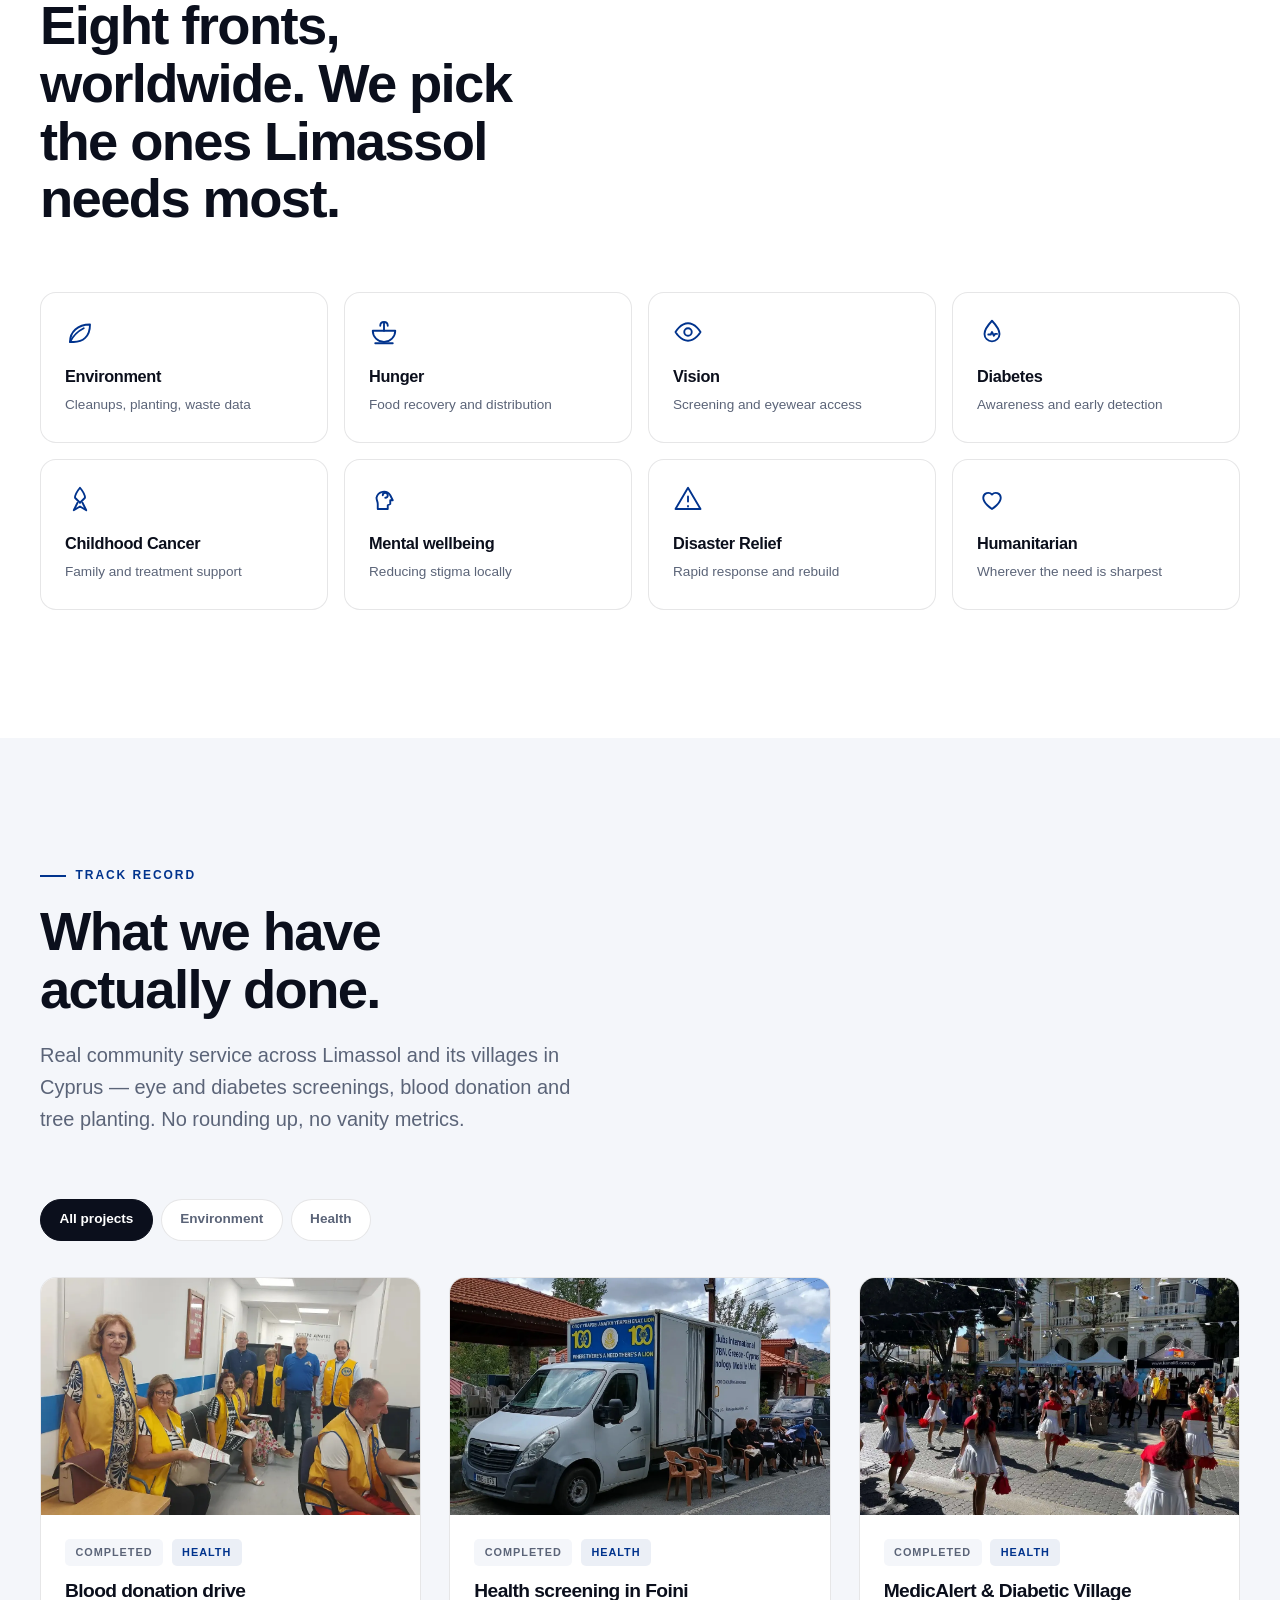
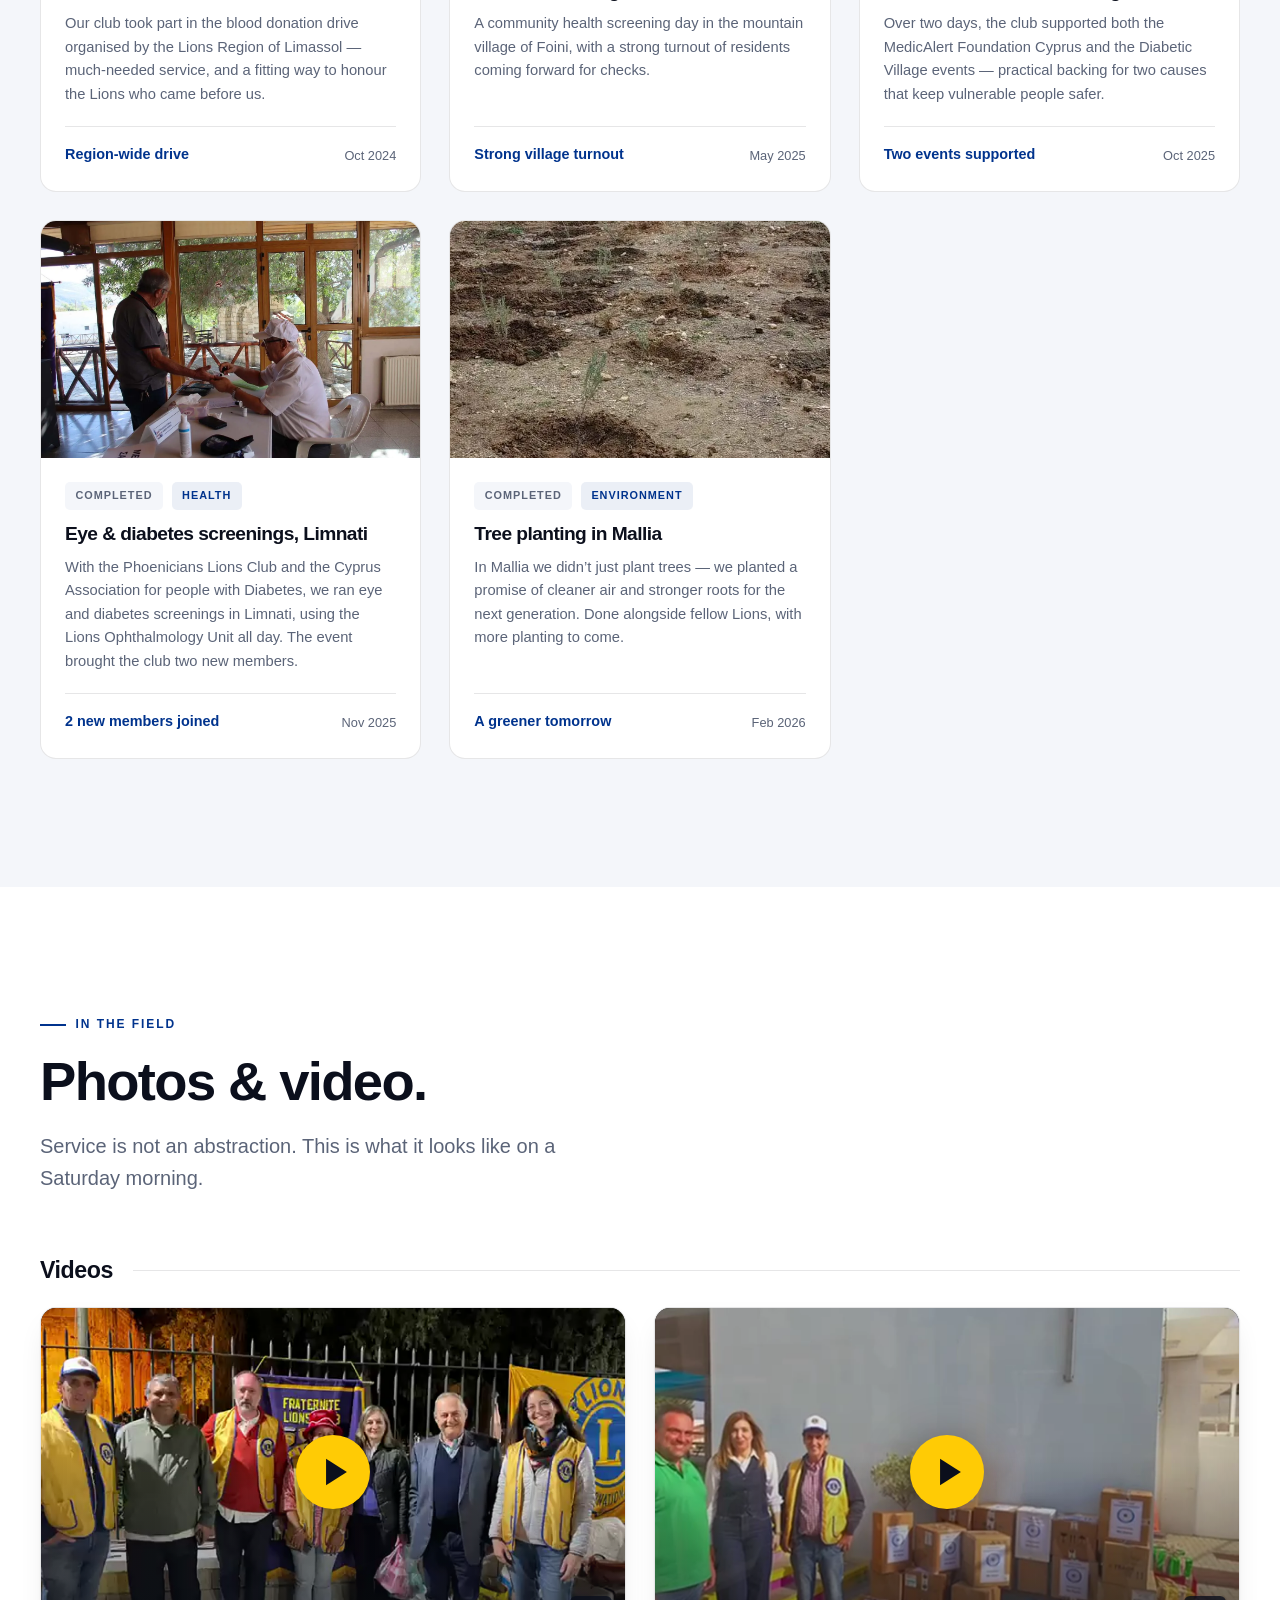
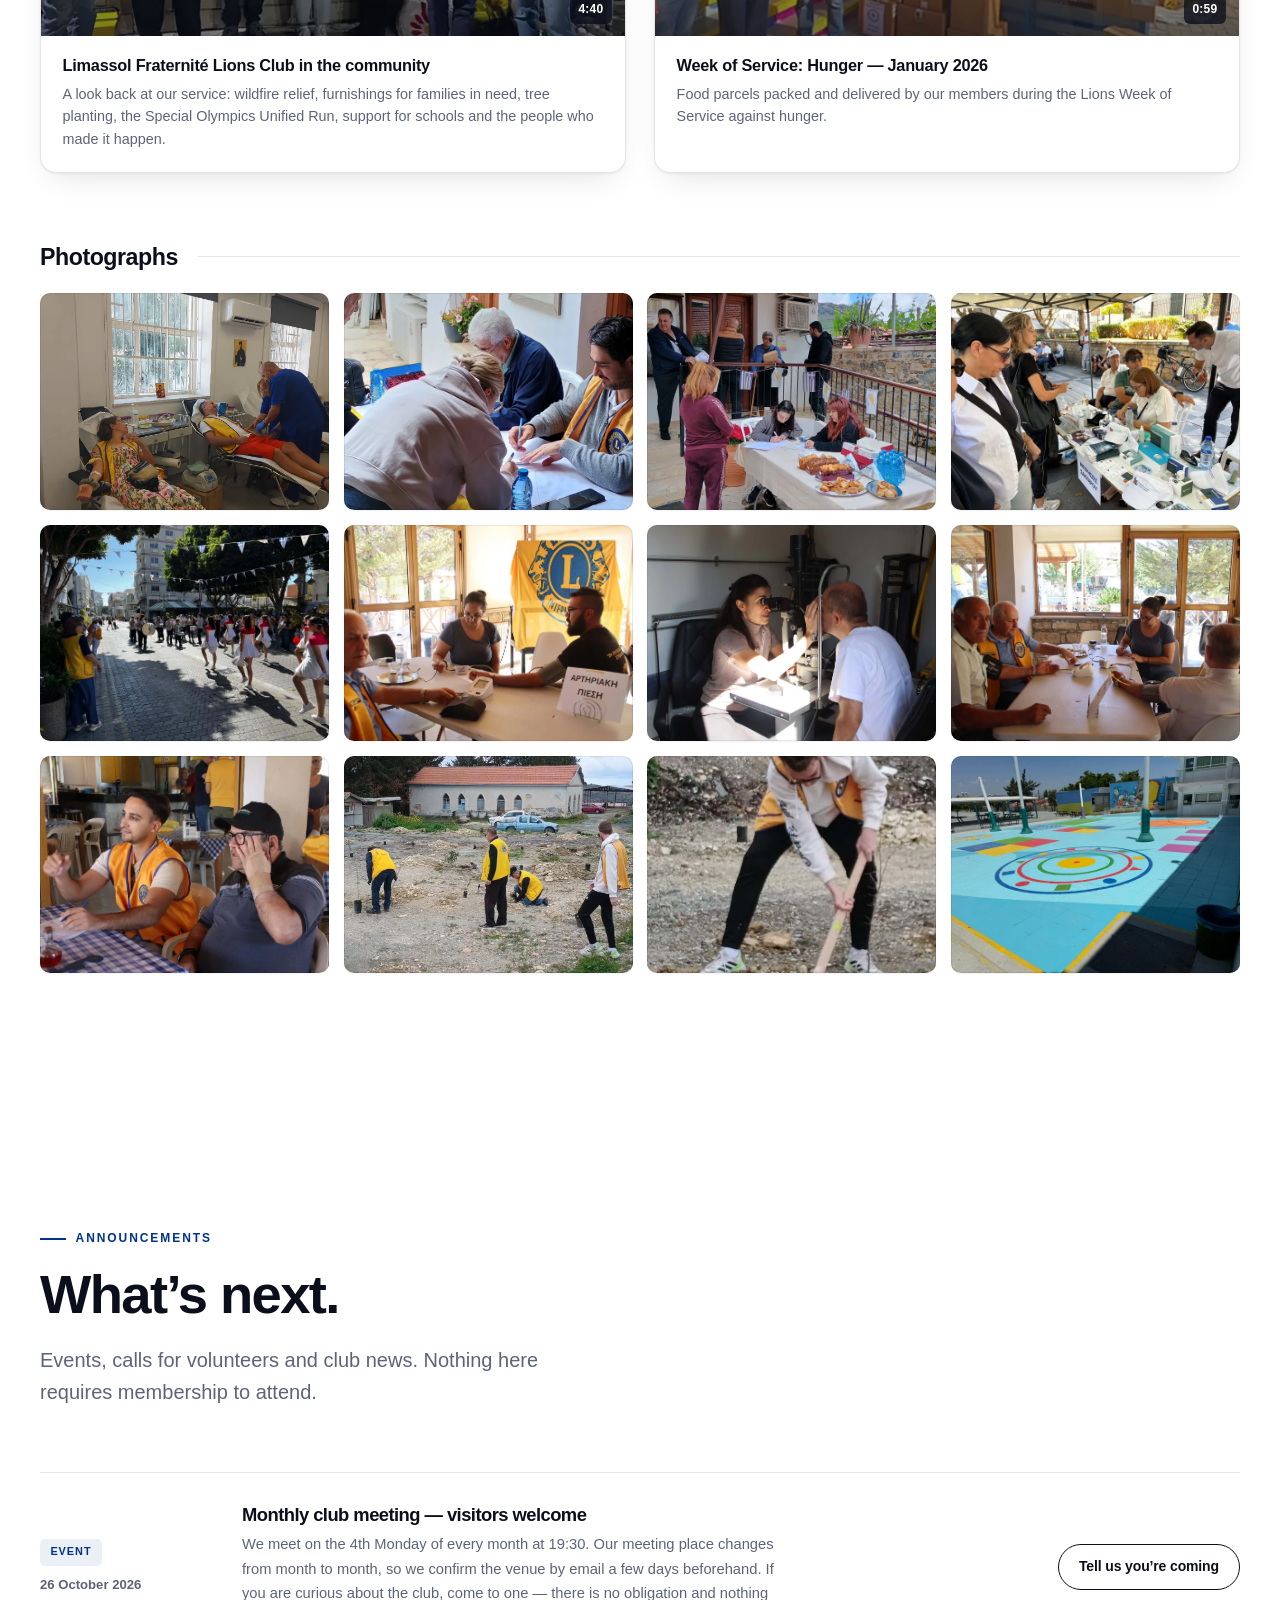
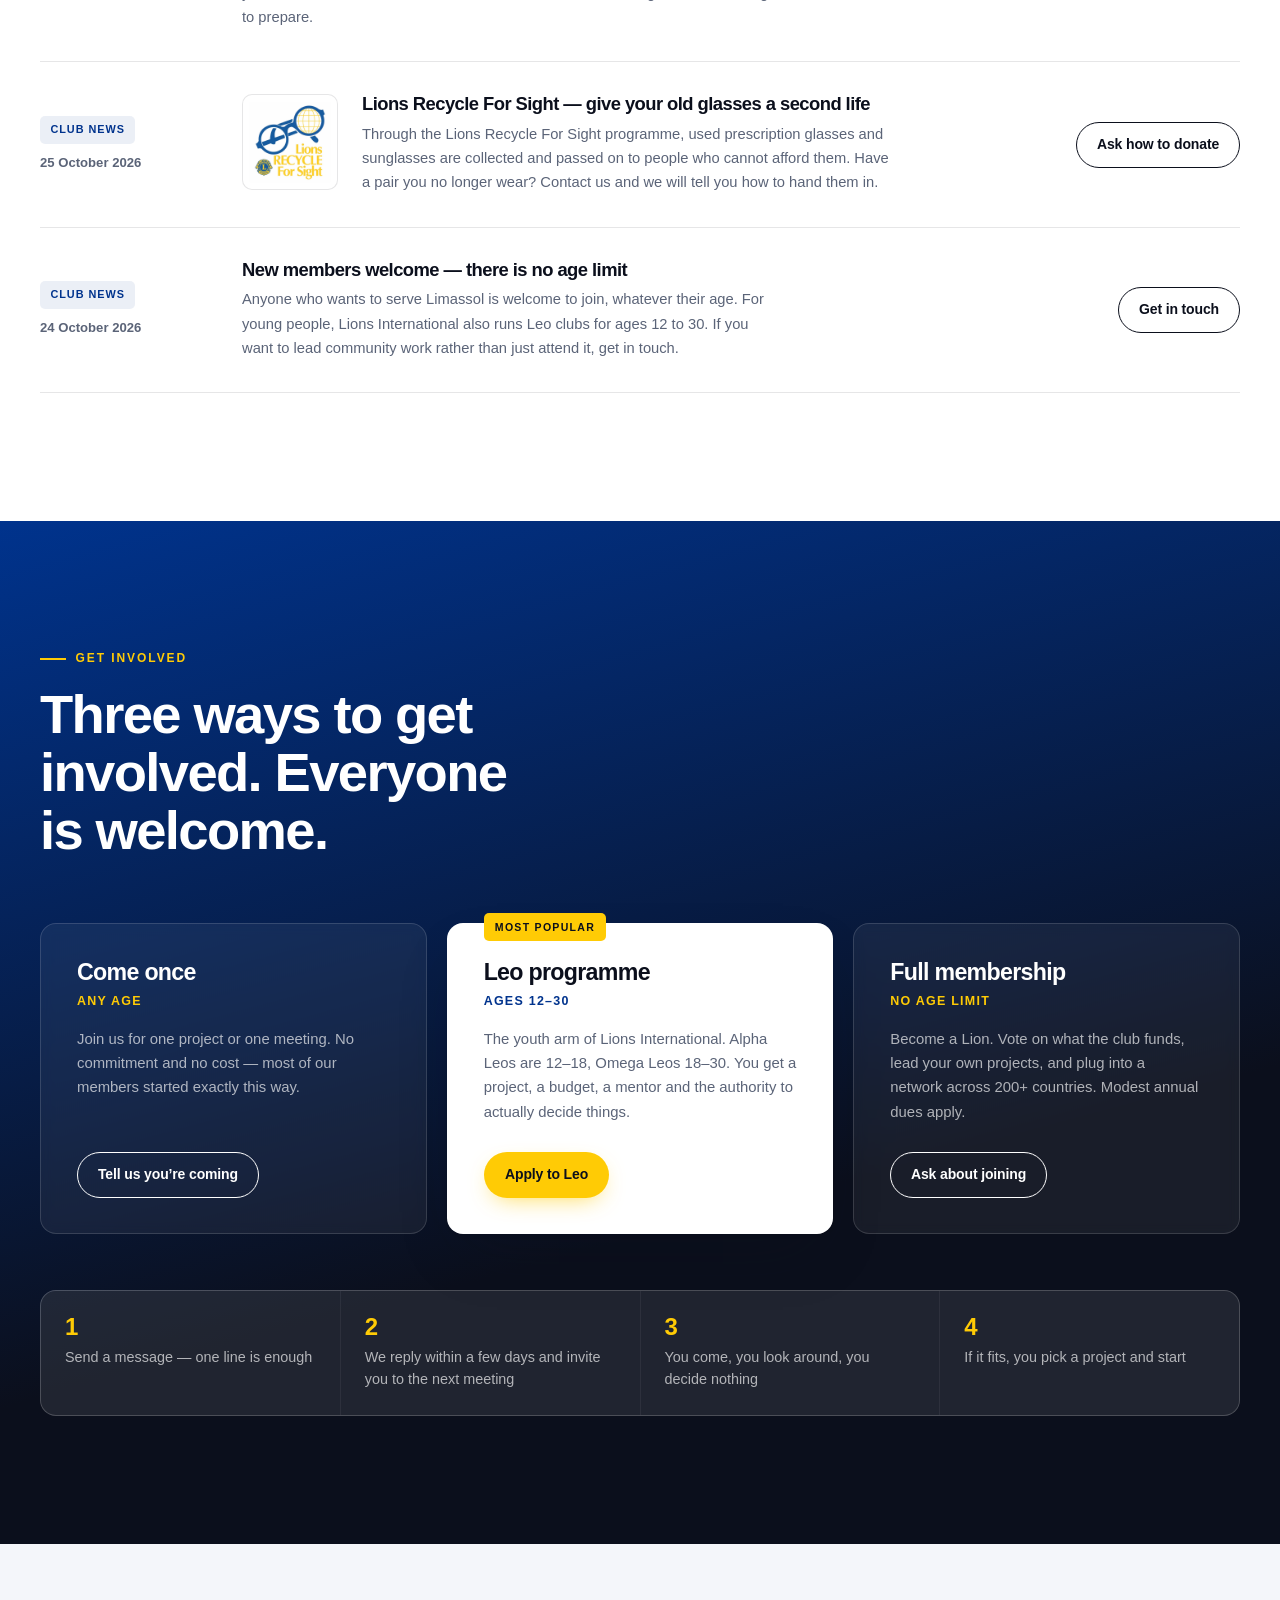
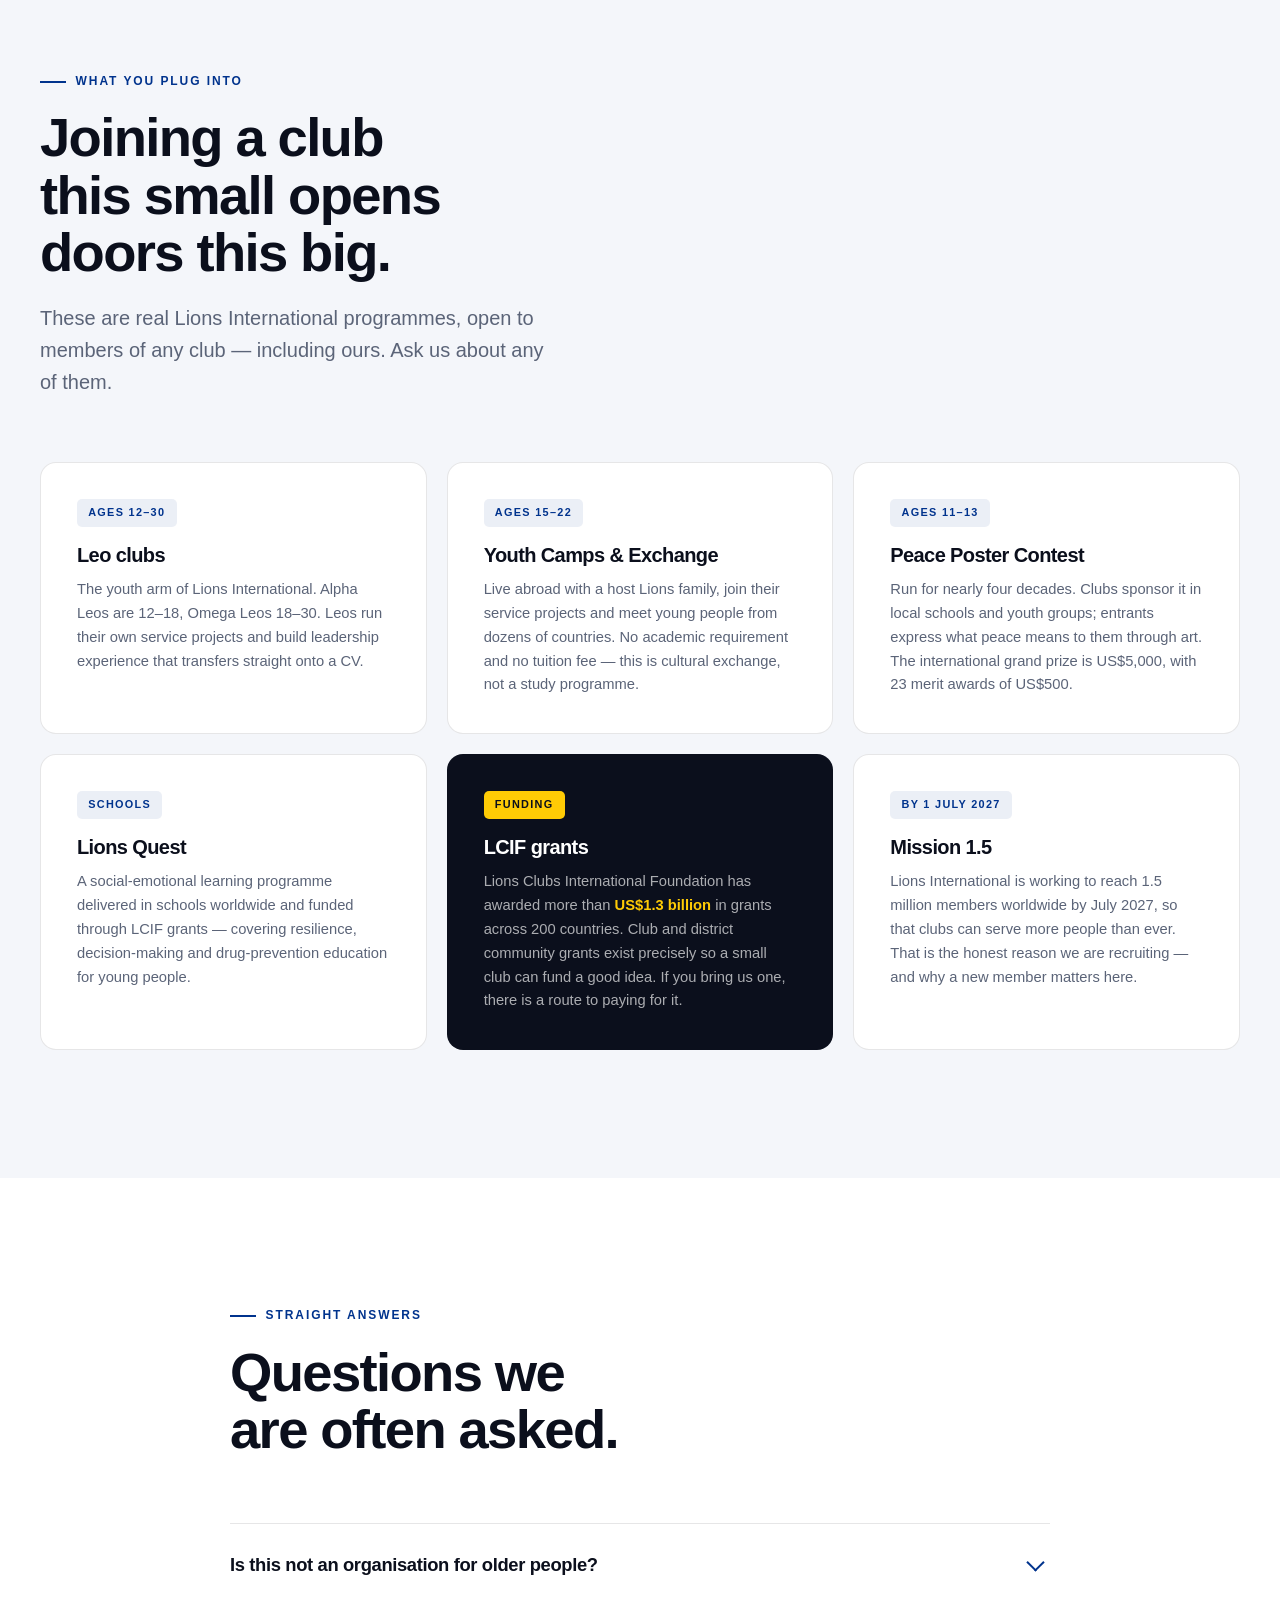
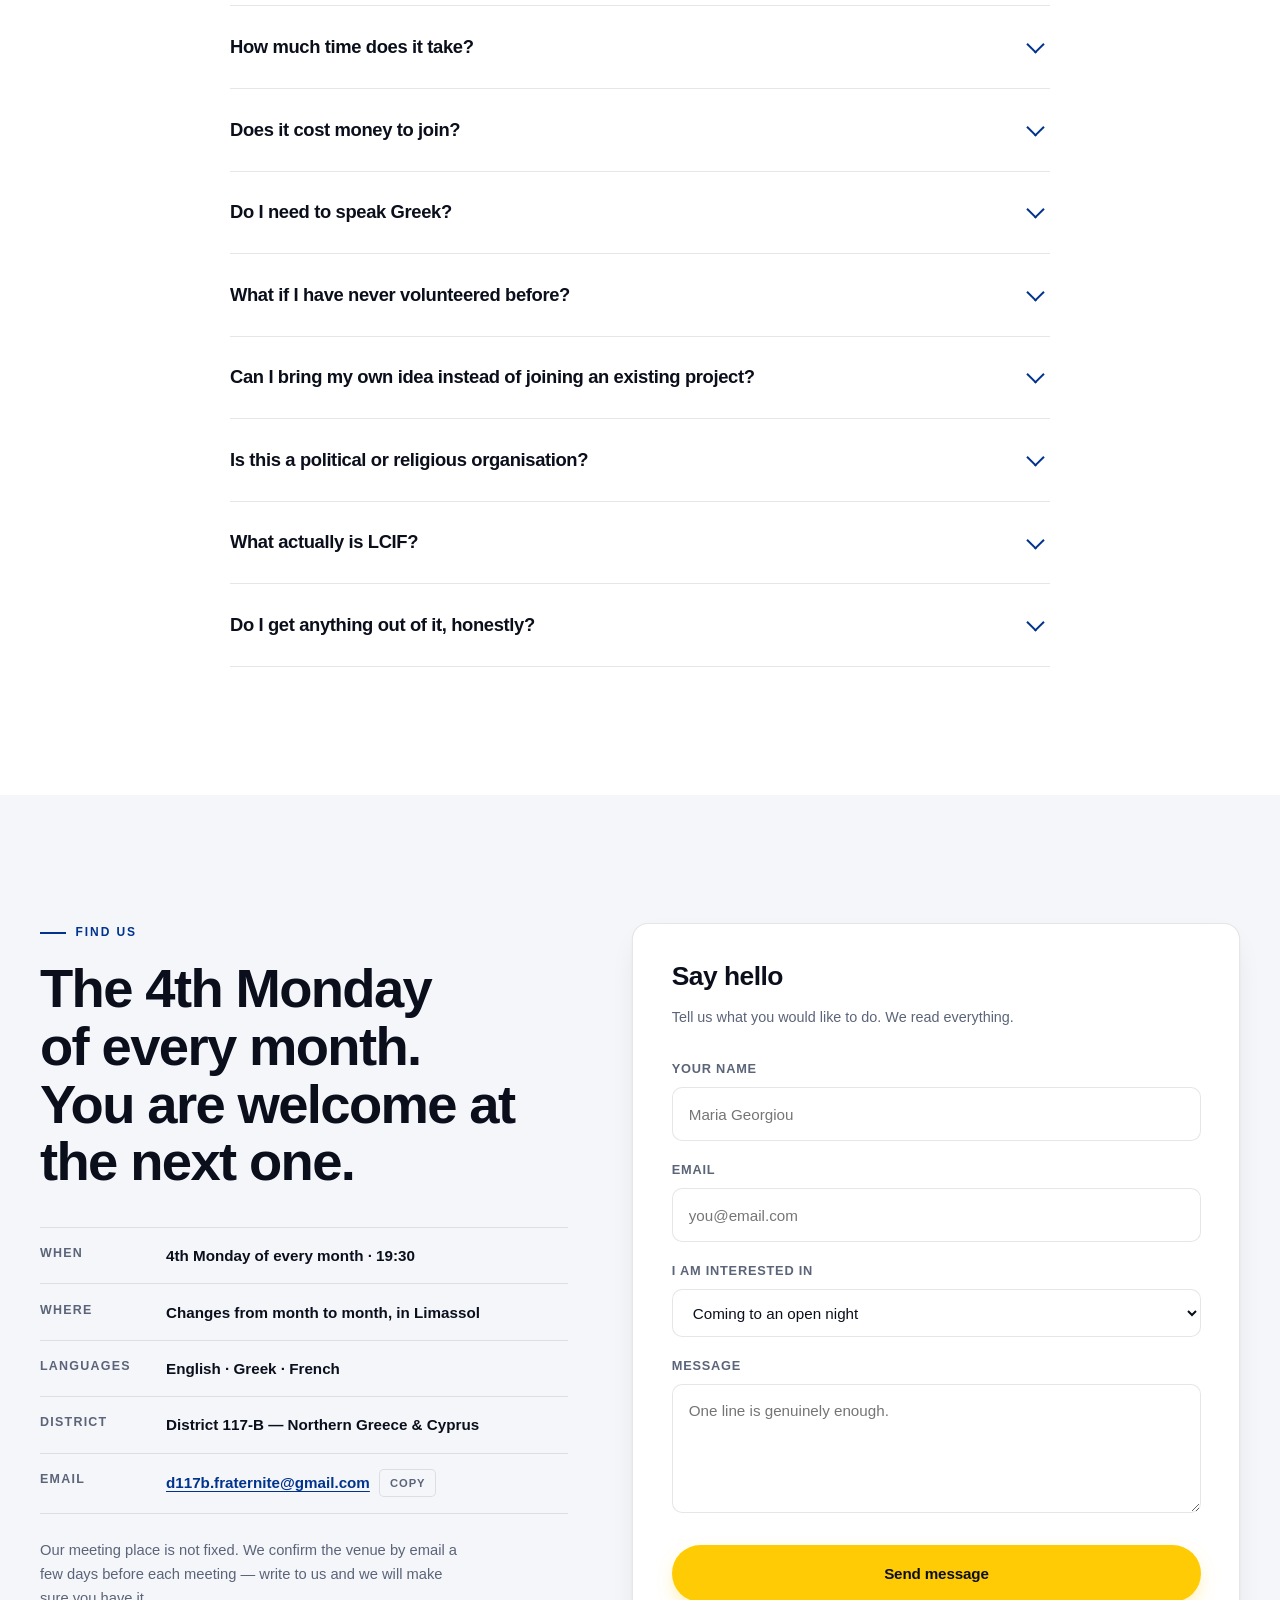
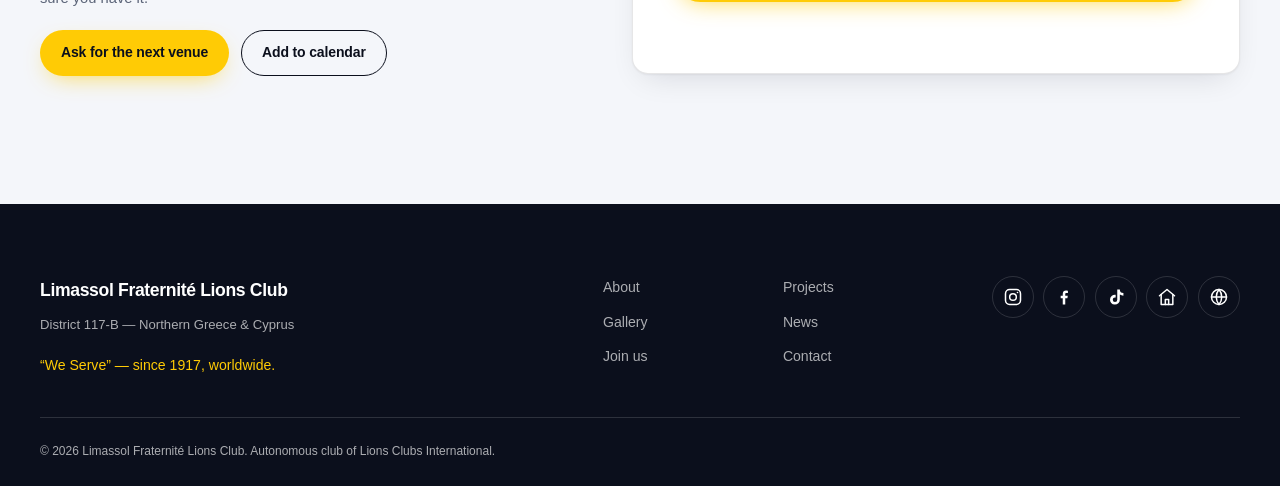
==== commit 7f7a3dd0: "Give the site a more professional club image - Opening banner now shows real members in Lions vests " ====
--- a/index.html
+++ b/index.html
@@ -24,24 +24,28 @@
 <meta property="og:type" content="website">
 <meta property="og:site_name" content="Limassol Fraternité Lions Club">
 <meta property="og:title" content="Limassol Fraternité Lions Club — Community Service in Cyprus">
-<meta property="og:description" content="Not just charity. Real, measurable community development in Limassol, Cyprus. No age limit — everyone welcome. We Serve.">
+<meta property="og:description" content="Community service in Limassol, Cyprus — health screenings, blood donation, tree planting and more. No age limit — everyone welcome. We Serve.">
 <meta property="og:image" content="https://limassolfraternite.github.io/assets/img/og-cover.jpg">
 <meta property="og:image:width" content="1200">
 <meta property="og:image:height" content="630">
-<meta property="og:image:alt" content="Limassol Fraternité Lions Club — community development, not just charity. We Serve.">
+<meta property="og:image:alt" content="Limassol Fraternité Lions Club — community service in Limassol, Cyprus. We Serve.">
 <meta property="og:url" content="https://limassolfraternite.github.io/">
 <meta property="og:locale" content="en_GB">
 <meta property="og:locale:alternate" content="el_GR">
 <meta property="og:locale:alternate" content="fr_FR">
 <meta name="twitter:card" content="summary_large_image">
 <meta name="twitter:title" content="Limassol Fraternité Lions Club — Community Service in Cyprus">
-<meta name="twitter:description" content="Not just charity. Real, measurable community development in Limassol, Cyprus. No age limit — everyone welcome.">
+<meta name="twitter:description" content="Community service in Limassol, Cyprus — health screenings, blood donation, tree planting and more. No age limit — everyone welcome.">
 <meta name="twitter:image" content="https://limassolfraternite.github.io/assets/img/og-cover.jpg">
 
 <link rel="icon" type="image/png" sizes="64x64" href="assets/img/favicon.png?v=__V__">
 <link rel="icon" type="image/png" sizes="32x32" href="assets/img/favicon-32.png?v=__V__">
 <link rel="apple-touch-icon" href="assets/img/logo-180.png?v=__V__">
 <link rel="stylesheet" href="assets/css/style.css?v=__V__">
+<!-- The hero photo is the first thing seen: fetch it straight away -->
+<link rel="preload" as="image" href="assets/img/hero/members-1400.webp"
+      imagesrcset="assets/img/hero/members-800.webp 800w, assets/img/hero/members-1400.webp 1400w"
+      imagesizes="(min-width:900px) 62vw, 100vw" fetchpriority="high">
 
 <!-- Without JS the scroll-reveal never runs, so force every section visible.
      Guarantees the page is fully readable even if scripts fail to load. -->
@@ -84,19 +88,26 @@
 <!-- ══════════════════════════════════ HERO ════════════════════════════════ -->
 <section class="hero" id="top">
   <div class="hero__bg" aria-hidden="true"><i></i><i></i><i></i></div>
+  <div class="hero__photo">
+    <img src="assets/img/hero/members-1400.webp"
+         srcset="assets/img/hero/members-800.webp 800w, assets/img/hero/members-1400.webp 1400w"
+         sizes="(min-width:900px) 62vw, 100vw" width="1400" height="1050"
+         alt="Members of Limassol Fraternité Lions Club in their yellow Lions vests"
+         fetchpriority="high" decoding="async">
+  </div>
   <div class="wrap hero__in">
 
     <p class="eyebrow" data-i18n="hero.eyebrow">Limassol · Cyprus · Since 1917 worldwide</p>
 
     <h1 class="hero__h">
-      <span class="hw" data-i18n="hero.pre">We don’t just</span><br>
-      <span class="strike" data-i18n="hero.strike">give</span> <span class="gold" data-i18n="hero.gold">build.</span>
+      <span class="hw" data-i18n="hero.pre">Serving Limassol,</span><br>
+      <span class="gold" data-i18n="hero.gold">building what lasts.</span>
     </h1>
 
     <p class="hero__p" data-i18n="hero.p">
-      Limassol Fraternité is a Lions Club run by people who got tired of waiting for
-      someone else to fix things. A growing mix of nationalities, one city, and a very
-      short distance between having an idea and putting it in front of real people.
+      Limassol Fraternité is a Lions Club of people who would rather act than wait.
+      A growing mix of nationalities in one city, turning good ideas into real help
+      for the community.
     </p>
 
     <div class="hero__cta">
@@ -130,7 +141,7 @@
 <section class="stats" data-i18n-attr="aria-label:stats.aria">
   <div class="wrap">
     <div class="stats__grid" id="statsGrid"><!-- rendered from data/content.js --></div>
-    <p class="stats__foot" data-i18n="stats.foot">Our own project results will be published here as each one is completed and measured.</p>
+    <p class="stats__foot" data-i18n="stats.foot">Our own figures, drawn from the projects on this page — backed by Lions Clubs International, serving in 200+ countries since 1917.</p>
   </div>
 </section>
 
@@ -172,6 +183,20 @@
   </div>
 </section>
 
+<!-- ═══════════════════════════════ LEADERSHIP ═════════════════════════════
+     Filled from `leaders` in data/content.js. Stays hidden while that list is
+     empty, so no placeholder faces or invented names are ever shown.
+========================================================================= -->
+<section class="sec sec--tint" id="leaders" hidden>
+  <div class="wrap">
+    <div class="sechead reveal">
+      <p class="eyebrow eyebrow--dark" data-i18n="lead.eyebrow">Our leadership</p>
+      <h2 class="h2" data-i18n="lead.h2">The people who lead the club.</h2>
+    </div>
+    <div class="leaders" id="leaders-list"></div>
+  </div>
+</section>
+
 <!-- ═══════════════════════════════ INNOVATION ═════════════════════════════ -->
 <section class="sec sec--dark" id="innovation">
   <div class="wrap">
@@ -493,7 +518,6 @@
   </div>
   <div class="wrap foot__legal">
     <span>© <span id="yr">2026</span> <span data-i18n="foot.legal">Limassol Fraternité Lions Club. Autonomous club of Lions Clubs International.</span></span>
-    <span data-i18n="foot.built">Built static. Hosted free. No trackers, no cookies.</span>
   </div>
 </footer>
 
--- a/assets/css/style.css
+++ b/assets/css/style.css
@@ -92,11 +92,14 @@
 }
 .btn--sm{padding:.65rem 1.25rem;font-size:.875rem}
 .btn--gold{background:var(--gold);color:var(--ink);box-shadow:0 8px 24px -10px rgba(255,203,5,.8)}
-.btn--gold:hover{background:#fff;transform:translateY(-2px)}
+.btn--gold:hover{background:var(--gold-2);transform:translateY(-2px)}
+/* Explicit colours on hover — a `currentColor` fill would turn white along
+   with the text and make the button vanish against a white section. */
 .btn--ghost{border-color:currentColor;background:transparent}
-.btn--ghost:hover{background:currentColor;transform:translateY(-2px)}
-.btn--ghost:hover{color:var(--paper)}
-.sec--dark .btn--ghost:hover,.join .btn--ghost:hover{color:var(--ink)}
+.btn--ghost:hover,.btn--ghost:focus-visible{background:var(--ink);border-color:var(--ink);color:#fff;transform:translateY(-2px)}
+.hero .btn--ghost:hover,.sec--dark .btn--ghost:hover,.join .btn--ghost:hover,
+.hero .btn--ghost:focus-visible,.sec--dark .btn--ghost:focus-visible,.join .btn--ghost:focus-visible{
+  background:#fff;border-color:#fff;color:var(--ink)}
 .btn:active{transform:translateY(0)}
 
 /* ---------- 6. Nav --------------------------------------------------------- */
@@ -124,6 +127,14 @@
 .brand__txt b{font-size:.98rem;font-weight:800;letter-spacing:-.02em;white-space:nowrap}
 .brand__txt i{font-style:normal;font-size:.68rem;opacity:.68;letter-spacing:.05em;
   text-transform:uppercase;white-space:nowrap}
+/* small phones: the district line would run under the language switcher */
+@media(max-width:430px){
+  .brand__txt i{display:none}
+  .brand{gap:.5rem}
+  .brand__mark{width:34px;height:34px}
+  .brand__txt b{font-size:.84rem}
+}
+@media(max-width:345px){.brand__txt{display:none}}
 
 .nav__links{display:none;align-items:center;gap:1.9rem}
 .nav__links a{
@@ -173,6 +184,11 @@
 @media(min-width:1180px){.langs{margin-left:1.25rem}}
 @media(max-width:1179px){
   .langs{margin-left:auto;margin-right:.5rem}
+}
+@media(max-width:430px){
+  .langs{margin-right:.25rem}
+  .lang{padding:.3rem .45rem;min-width:30px}
+  .burger{padding:.5rem .25rem .5rem .5rem}
   .nav--open .langs{background:var(--tint);border-color:var(--line)}
   .nav--open .lang{color:var(--mut)}
   .nav--open .lang[aria-pressed="true"]{color:var(--ink)}
@@ -224,15 +240,24 @@
     linear-gradient(180deg,rgba(11,15,28,.35),transparent 30%,rgba(11,15,28,.55)),
     repeating-linear-gradient(0deg,transparent 0 3px,rgba(255,255,255,.018) 3px 4px);
 }
+/* Real members photo. Desktop: fills the right of the banner and fades into
+   the dark behind the headline. Phones: sits behind the text, dimmed. */
+.hero__photo{position:absolute;inset:0;pointer-events:none}
+.hero__photo img{width:100%;height:100%;object-fit:cover;object-position:50% 40%;display:block}
+.hero__photo::after{content:"";position:absolute;inset:0;
+  background:linear-gradient(180deg,rgba(11,15,28,.72) 0%,rgba(11,15,28,.58) 40%,rgba(11,15,28,.9) 85%,rgba(11,15,28,.97) 100%)}
+@media(min-width:900px){
+  .hero__photo{left:auto;width:62%;
+    -webkit-mask-image:linear-gradient(90deg,transparent 0%,#000 38%);
+            mask-image:linear-gradient(90deg,transparent 0%,#000 38%)}
+  .hero__photo::after{background:
+    linear-gradient(90deg,rgba(11,15,28,.55) 0%,rgba(11,15,28,.05) 60%),
+    linear-gradient(180deg,rgba(11,15,28,.45) 0%,transparent 25%,transparent 70%,rgba(11,15,28,.7) 100%)}
+}
 .hero__in{position:relative;z-index:1}
 .hero__h{
-  font-size:clamp(3rem,1.2rem + 9.5vw,7.5rem);font-weight:850;letter-spacing:-.045em;
-  margin:0 0 1.75rem;
-}
-.strike{position:relative;color:rgba(255,255,255,.42);font-weight:400}
-.strike::after{
-  content:"";position:absolute;left:-3%;right:-3%;top:52%;height:.07em;
-  background:var(--gold);transform:rotate(-4deg);border-radius:2px;
+  font-size:clamp(2.6rem,1.1rem + 6.2vw,5.6rem);font-weight:850;letter-spacing:-.04em;
+  margin:0 0 1.75rem;max-width:12.5em;text-shadow:0 2px 24px rgba(11,15,28,.45);
 }
 .hero__p{max-width:56ch;font-size:clamp(1.05rem,1rem + .5vw,1.3rem);color:var(--mut-l);margin-bottom:2.25rem}
 .hero__cta{display:flex;flex-wrap:wrap;gap:.9rem;margin-bottom:3.5rem}
@@ -359,9 +384,8 @@
 .subhead__rule{flex:1;height:1px;background:var(--line)}
 .videos + .subhead{margin-top:clamp(3rem,6vw,4.5rem)}
 
-/* An even, orderly grid: every tile has the same 4:3 shape. The first photo is
-   a feature tile sized so each row always closes cleanly (13 photos fill
-   4 columns, 3 columns or 2 columns with no gaps). */
+/* An even, orderly grid: every tile has the same 4:3 shape. Twelve photos
+   close every row cleanly at 4, 3 and 2 columns. */
 .gallery{display:grid;gap:clamp(.5rem,1.2vw,.9rem);grid-template-columns:repeat(2,1fr)}
 @media(min-width:640px){.gallery{grid-template-columns:repeat(3,1fr)}}
 @media(min-width:1000px){.gallery{grid-template-columns:repeat(4,1fr)}}
@@ -370,8 +394,6 @@
   cursor:zoom-in;position:relative;display:block;aspect-ratio:4/3;
   box-shadow:0 1px 2px rgba(11,15,28,.06);isolation:isolate;
 }
-.gcell:first-child{grid-column:1/-1;aspect-ratio:16/8}
-@media(min-width:1000px){.gcell:first-child{grid-column:span 2;grid-row:span 2;aspect-ratio:auto}}
 .gcell img,.gcell .ph{position:absolute;inset:0;width:100%;height:100%;object-fit:cover;
   transition:transform .7s var(--ease),filter .4s}
 .gcell:hover img{transform:scale(1.045)}
@@ -382,7 +404,6 @@
   line-height:1.35;background:linear-gradient(transparent,rgba(11,15,28,.86));text-align:left;
   opacity:0;transform:translateY(6px);transition:.35s var(--ease);z-index:1;
 }
-.gcell:first-child figcaption,
 .gcell:hover figcaption,.gcell:focus-visible figcaption{opacity:1;transform:none}
 @media(hover:none){.gcell figcaption{opacity:1;transform:none;font-size:.72rem;padding:2rem .7rem .6rem}}
 
@@ -414,6 +435,16 @@
   background:repeating-linear-gradient(45deg,rgba(255,255,255,.05) 0 12px,transparent 12px 24px)}
 .vid__frame video{width:100%;height:100%;object-fit:contain;display:block;background:#000}
 
+/* ---------- 14b. Leadership ---------------------------------------------- */
+.leaders{display:flex;flex-wrap:wrap;justify-content:center;gap:clamp(1.25rem,3vw,2.5rem)}
+.leader{margin:0;text-align:center;width:min(200px,42%)}
+.leader__face{aspect-ratio:1;border-radius:50%;overflow:hidden;background:var(--blue);
+  width:min(180px,100%);margin:0 auto 1rem;box-shadow:0 0 0 4px var(--paper),0 0 0 6px var(--gold)}
+.leader__face img{width:100%;height:100%;object-fit:cover}
+.leader__init{display:grid;place-items:center;height:100%;color:#fff;font-size:2.2rem;font-weight:800;letter-spacing:.02em}
+.leader figcaption b{display:block;font-size:1.02rem;font-weight:750;letter-spacing:-.01em}
+.leader figcaption span{display:block;font-size:.85rem;color:var(--mut);margin-top:.15rem}
+
 /* ---------- 15. Voices ----------------------------------------------------- */
 .voices{display:grid;gap:1.25rem;grid-template-columns:repeat(auto-fit,minmax(min(280px,100%),1fr))}
 .voice{border:1px solid var(--line-l);border-radius:var(--r);padding:clamp(1.5rem,3vw,2.25rem);
@@ -551,8 +582,9 @@
 .soc{
   width:42px;height:42px;border-radius:50%;border:1px solid var(--line-l);
   display:grid;place-items:center;font-size:.72rem;font-weight:800;letter-spacing:.02em;
-  transition:.25s var(--ease);color:var(--mut-l);
-}
+  transition:.25s var(--ease);color:#fff;
+}
+.soc svg{display:block}
 .soc:hover{background:var(--gold);color:var(--ink);border-color:var(--gold);transform:translateY(-3px)}
 .foot__legal{display:flex;flex-wrap:wrap;gap:1rem;justify-content:space-between;
   padding-top:1.5rem;font-size:.75rem;color:var(--mut-l)}
@@ -583,7 +615,7 @@
   transform:scaleX(0);transform-origin:0 50%;will-change:transform;
   transition:transform .08s linear;pointer-events:none;
 }
-.hero__h .word,.hero__h .strike,.hero__h .gold{display:inline-block}
+.hero__h .word,.hero__h .gold{display:inline-block}
 /* Transform-only (no opacity): the headline is the LCP element and is already
    painted at first paint, so we must NOT fade it from 0 — that would delay LCP
    and cause a flash. A small upward slide keeps the entrance without the cost. */
@@ -601,9 +633,12 @@
 .nav__links a.is-here::after{width:100%}
 
 .totop{
-  position:fixed;right:clamp(1rem,3vw,2rem);bottom:clamp(1rem,3vw,2rem);z-index:120;
-  width:48px;height:48px;border-radius:50%;border:0;cursor:pointer;
-  background:var(--ink);color:var(--gold);font-size:1.15rem;line-height:1;
+  /* Sits in the empty margin beside the 1200px content column on wide
+     screens, so it never covers cards; tucks into the corner on smaller ones */
+  position:fixed;right:max(.75rem,calc((100vw - 1200px) / 2 - 68px));bottom:clamp(.9rem,3vw,2rem);z-index:120;
+  width:44px;height:44px;border-radius:50%;border:1px solid rgba(255,255,255,.14);cursor:pointer;
+  background:rgba(11,15,28,.82);color:var(--gold);font-size:1.05rem;line-height:1;
+  -webkit-backdrop-filter:blur(6px);backdrop-filter:blur(6px);
   box-shadow:var(--shadow-h);display:grid;place-items:center;
   opacity:0;visibility:hidden;transform:translateY(14px) scale(.9);
   transition:opacity .3s var(--ease),transform .3s var(--ease),visibility .3s,background .25s;
@@ -621,11 +656,8 @@
 .copy--ok{background:#DCFCE7;border-color:#86EFAC;color:#14532D}
 .copy--ok:hover{background:#DCFCE7;color:#14532D}
 
-/* the meeting panel now holds two buttons */
-#m-map + .btn{margin-left:.5rem}
-@media(max-width:420px){
-  #m-map,#m-map + .btn{display:flex;width:100%;margin:0 0 .6rem}
-}
+/* meeting panel buttons stack full-width on small phones */
+@media(max-width:420px){.meet__acts .btn{display:flex;width:100%}}
 
 /* ---------- 22. Reveal animation ------------------------------------------- */
 .reveal{opacity:0;transform:translateY(22px);transition:opacity .7s var(--ease),transform .7s var(--ease)}
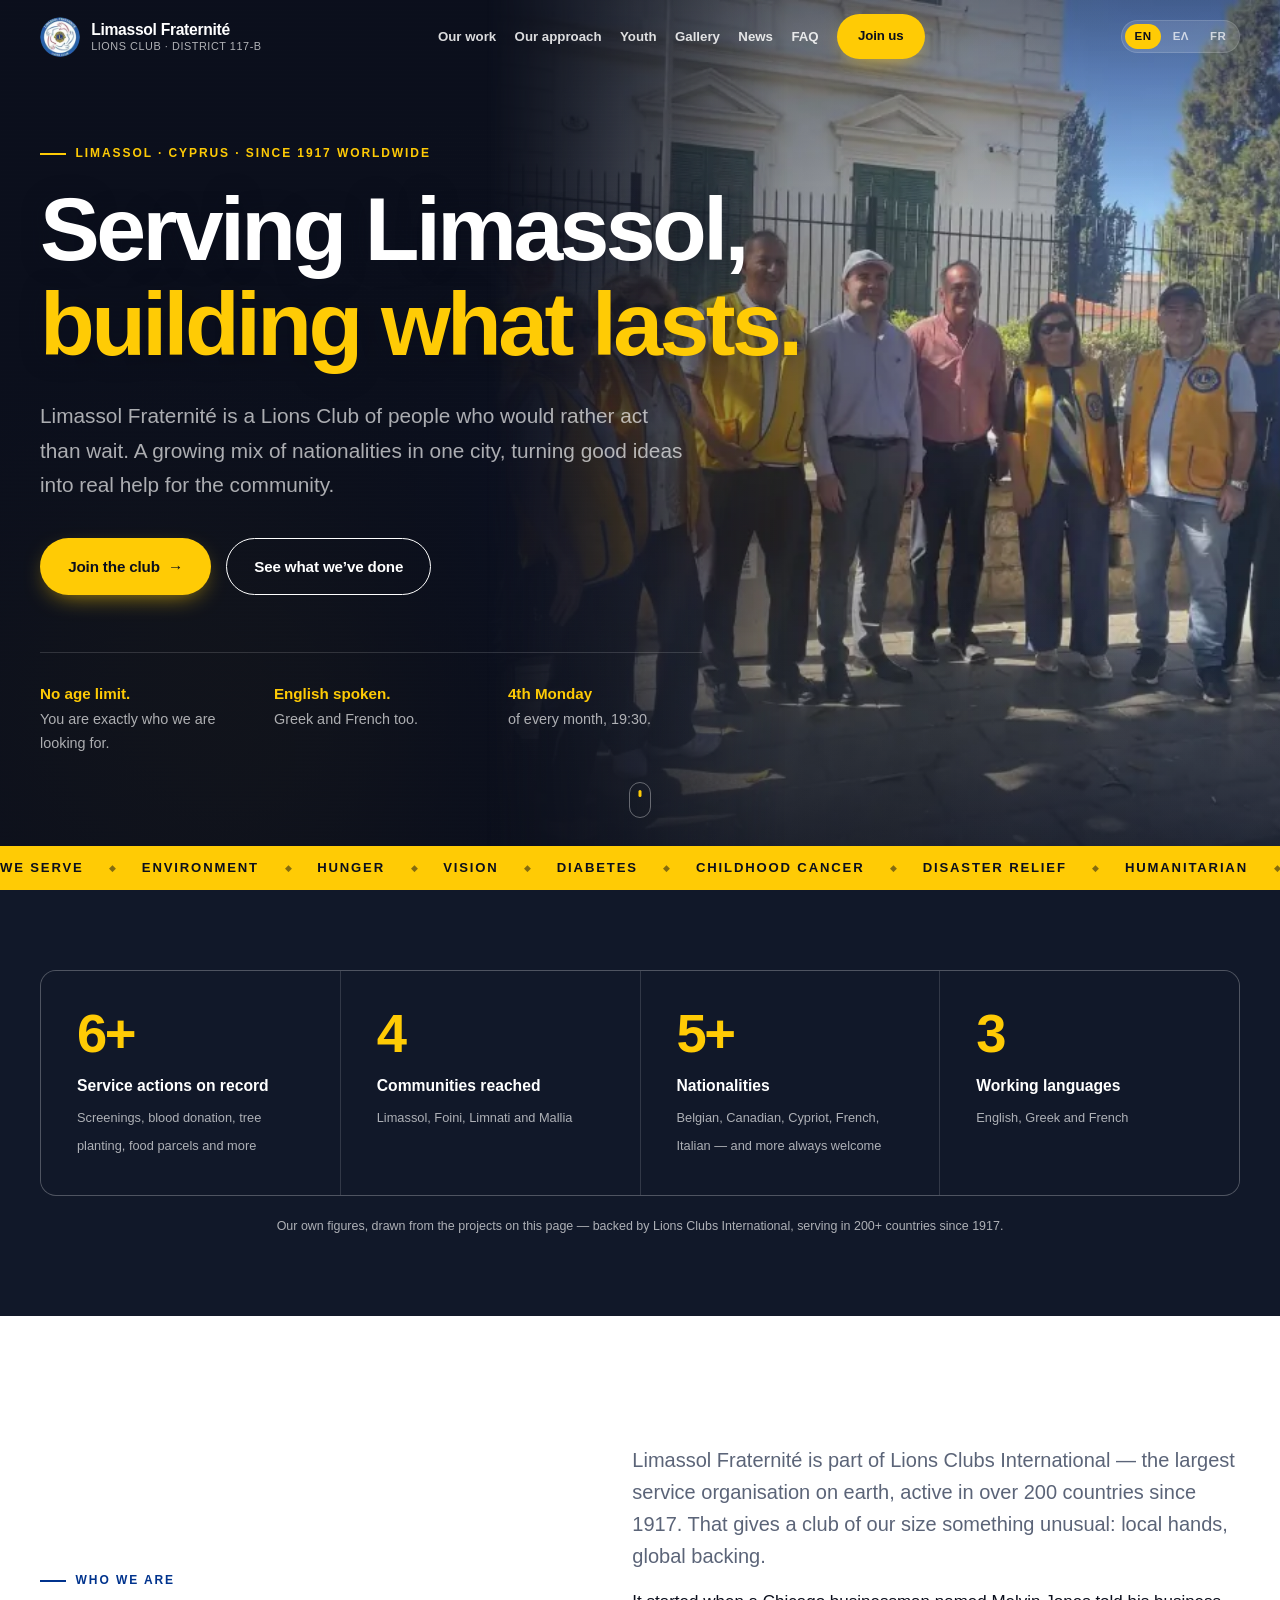
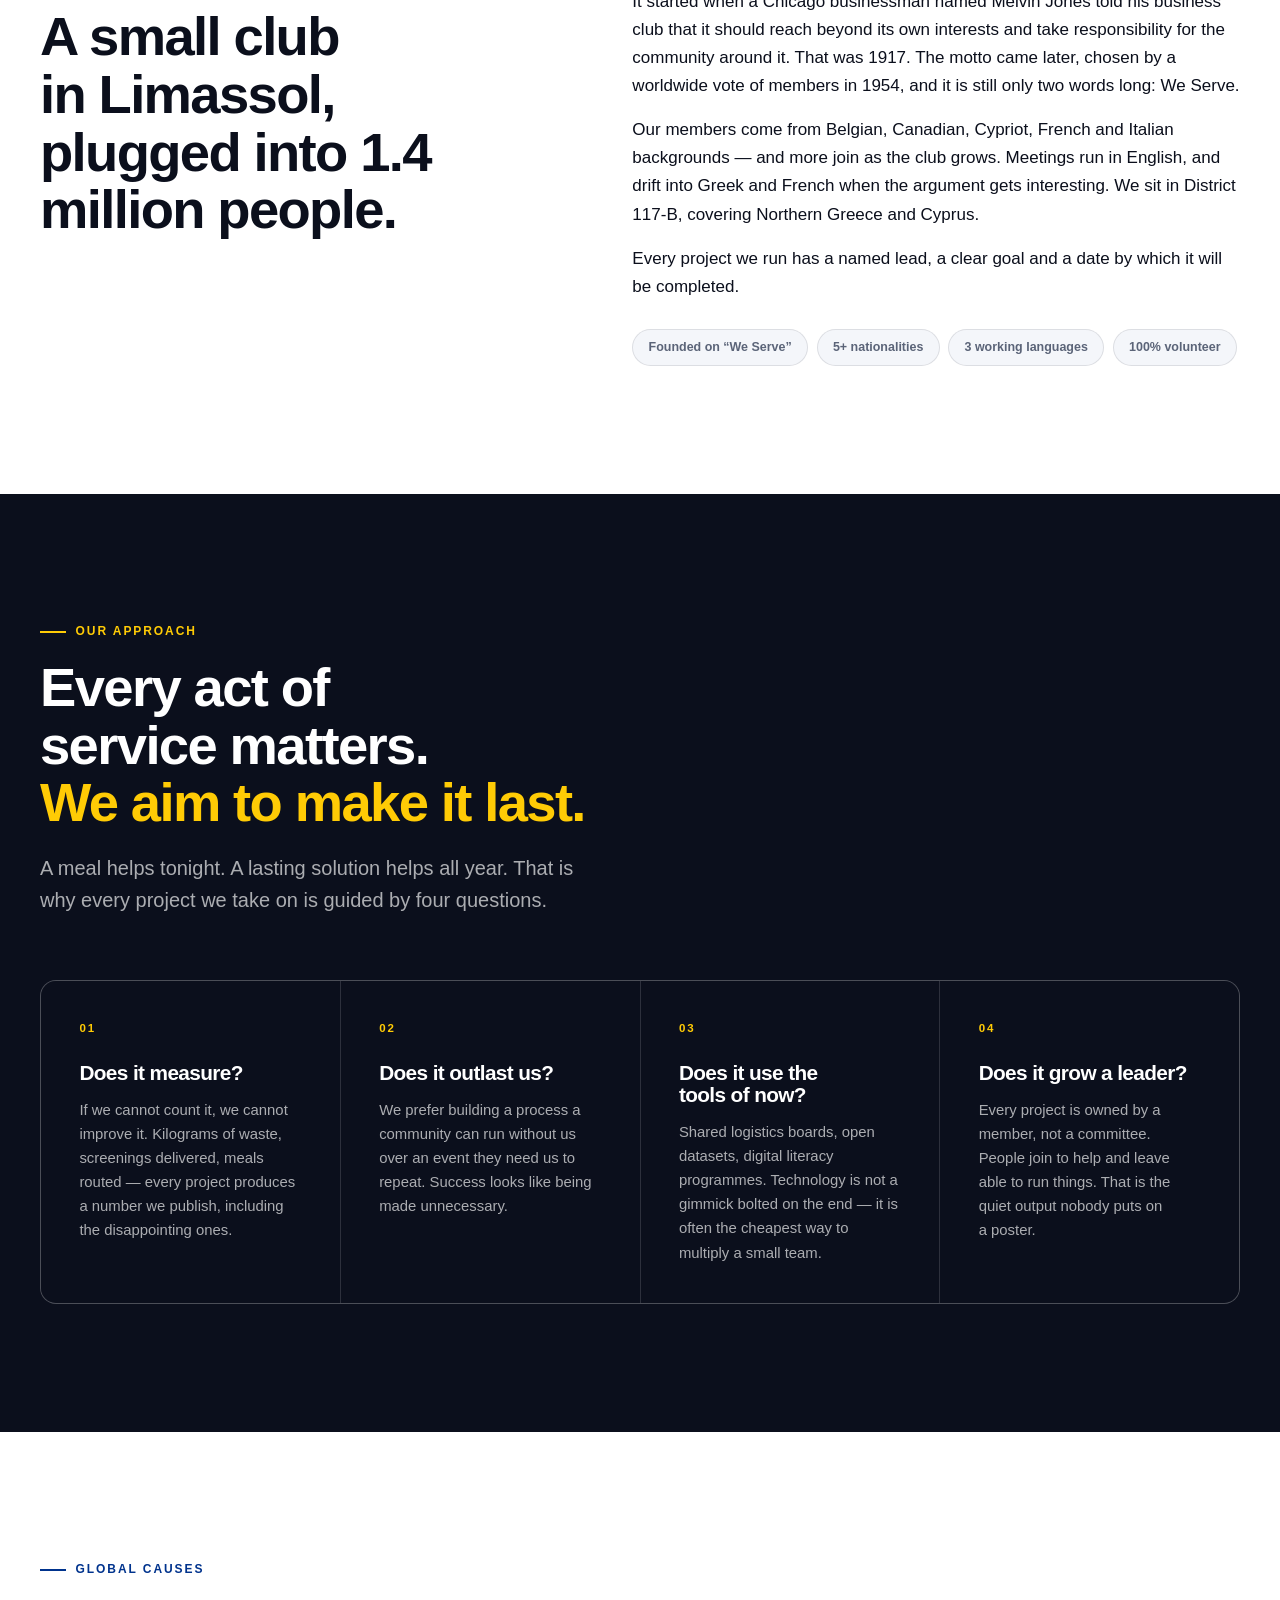
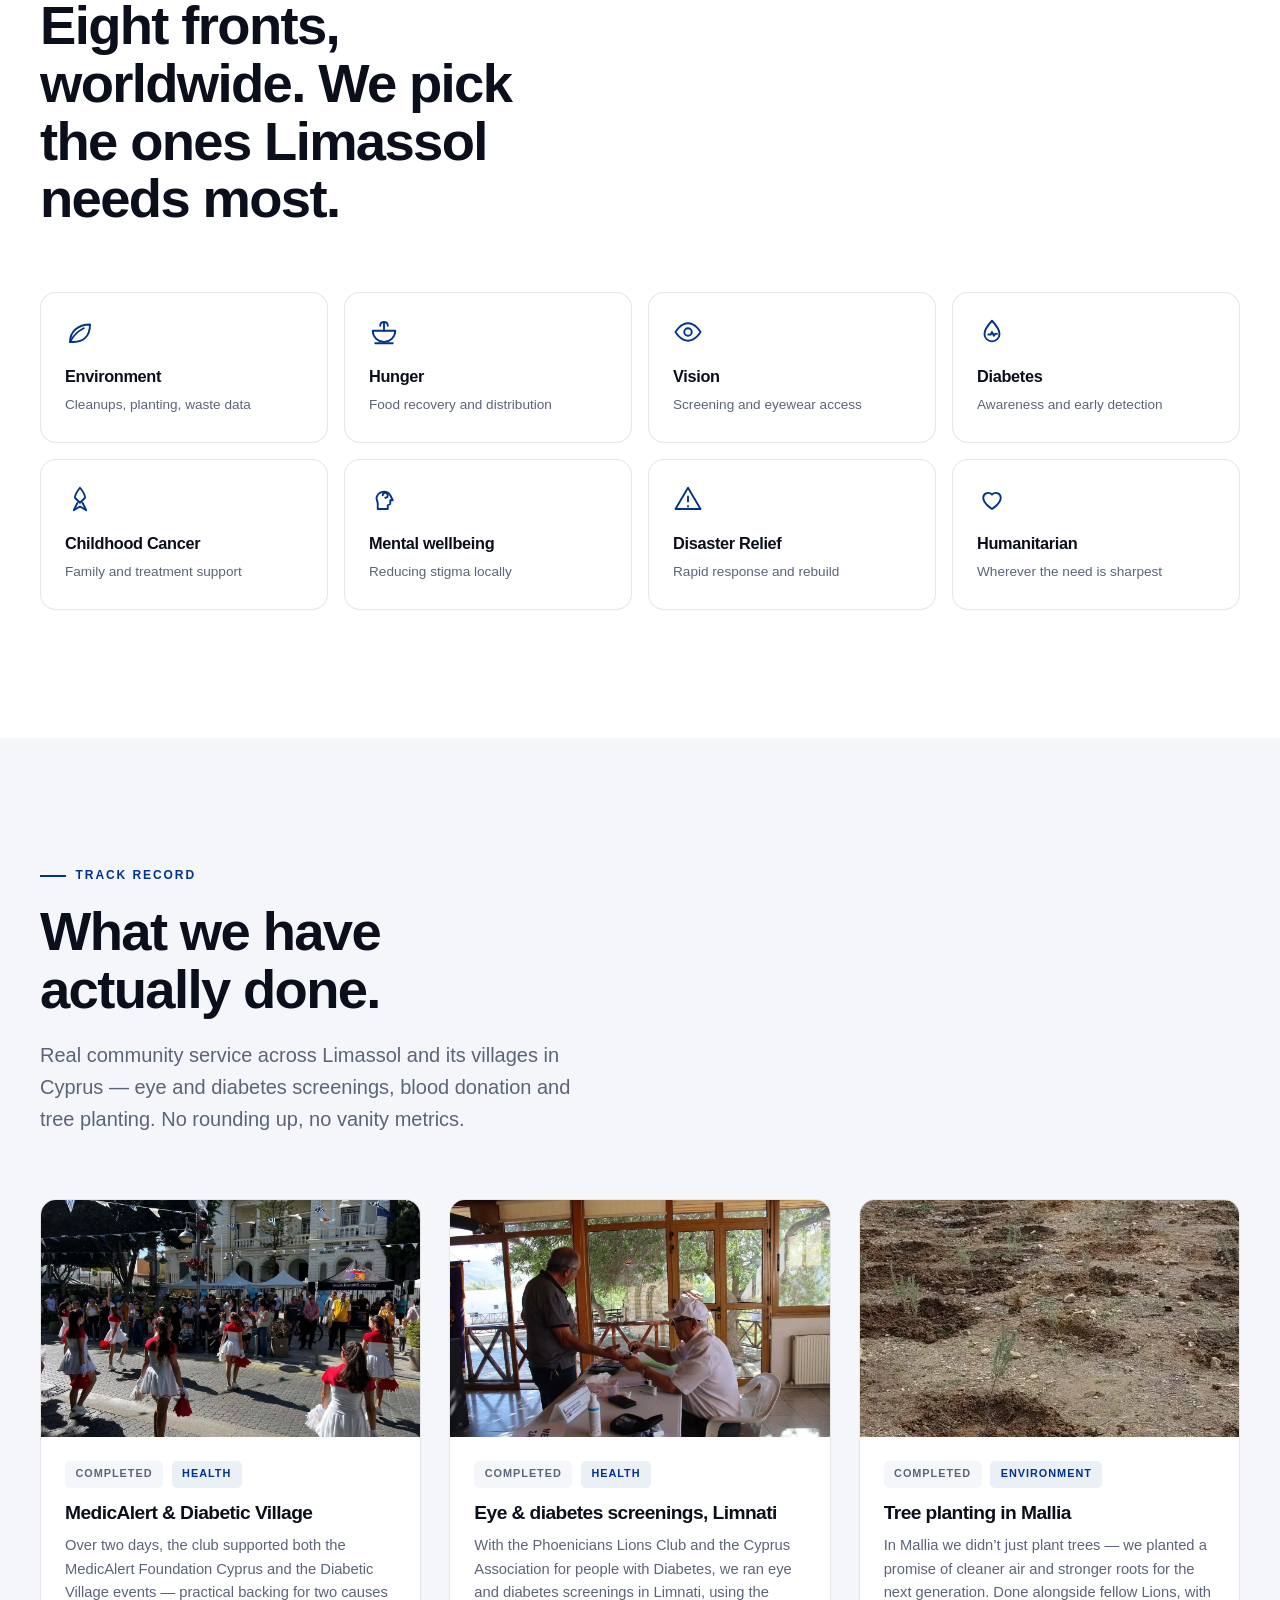
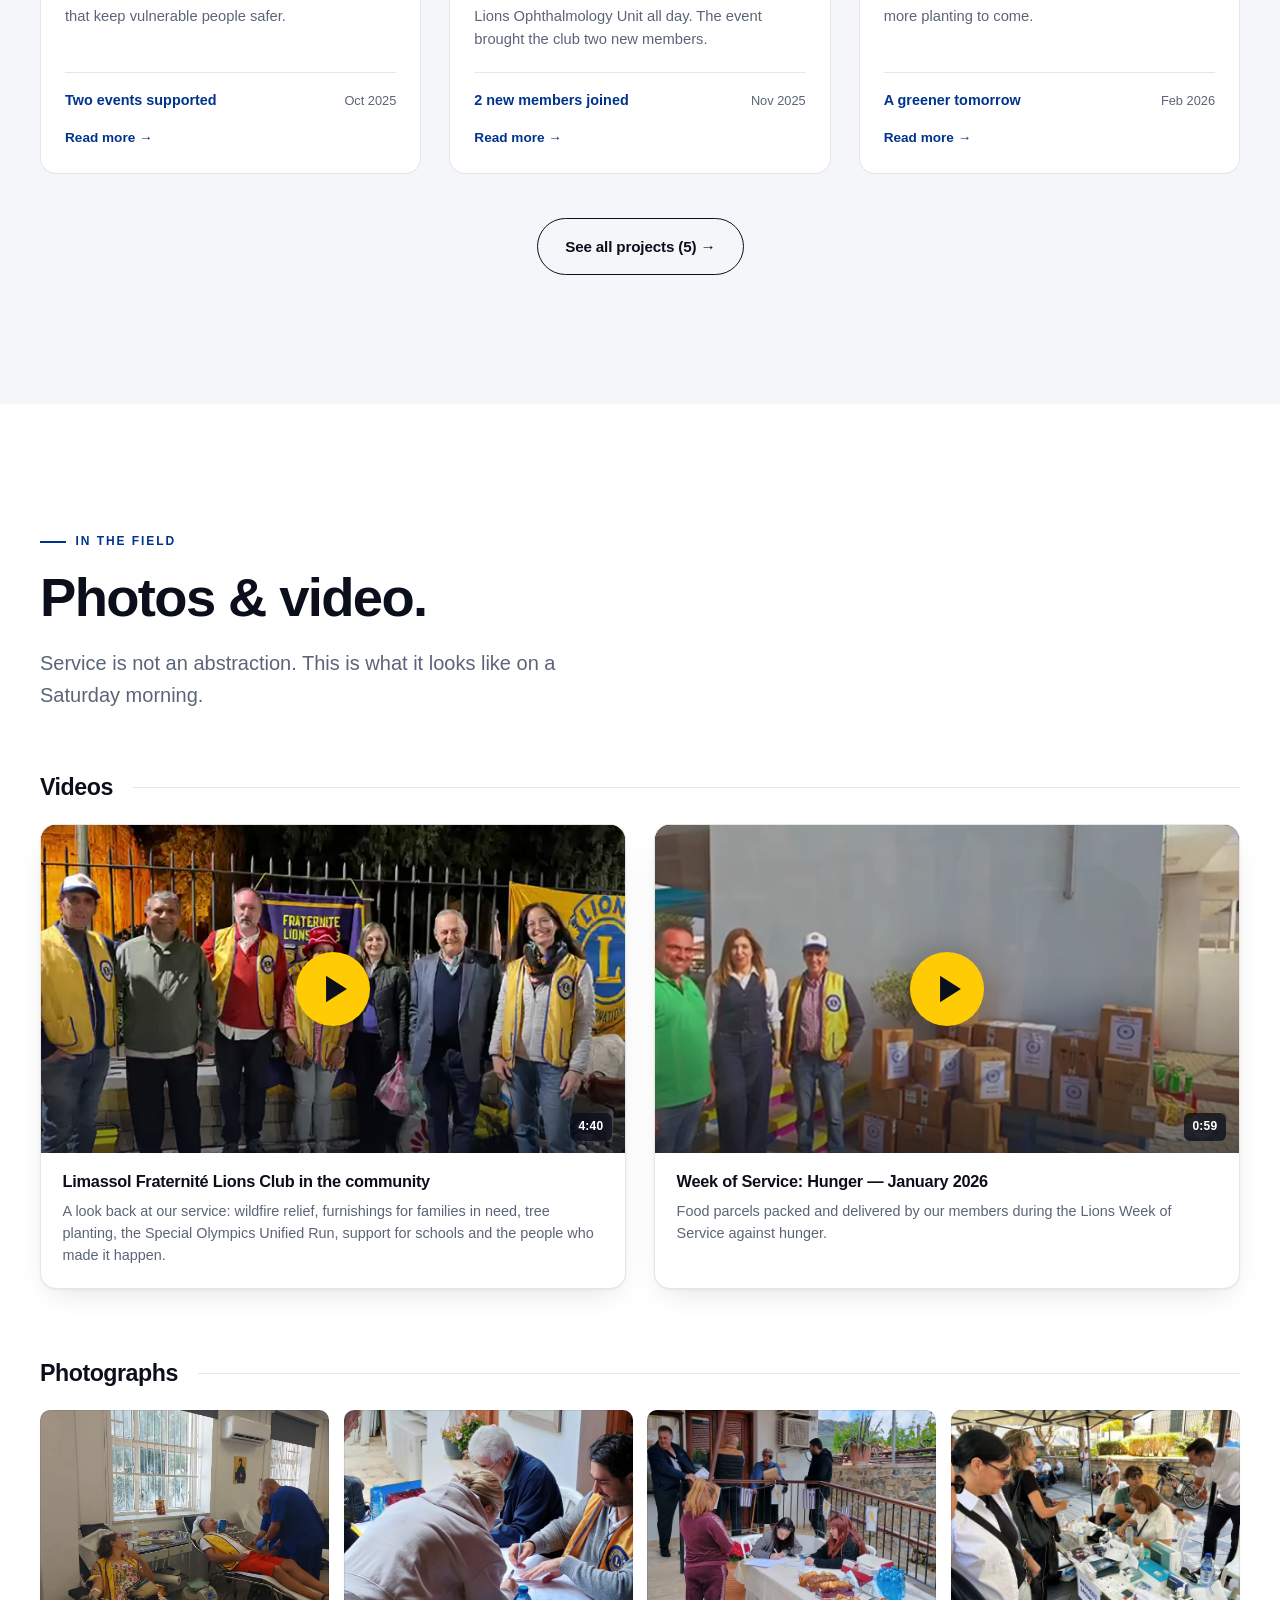
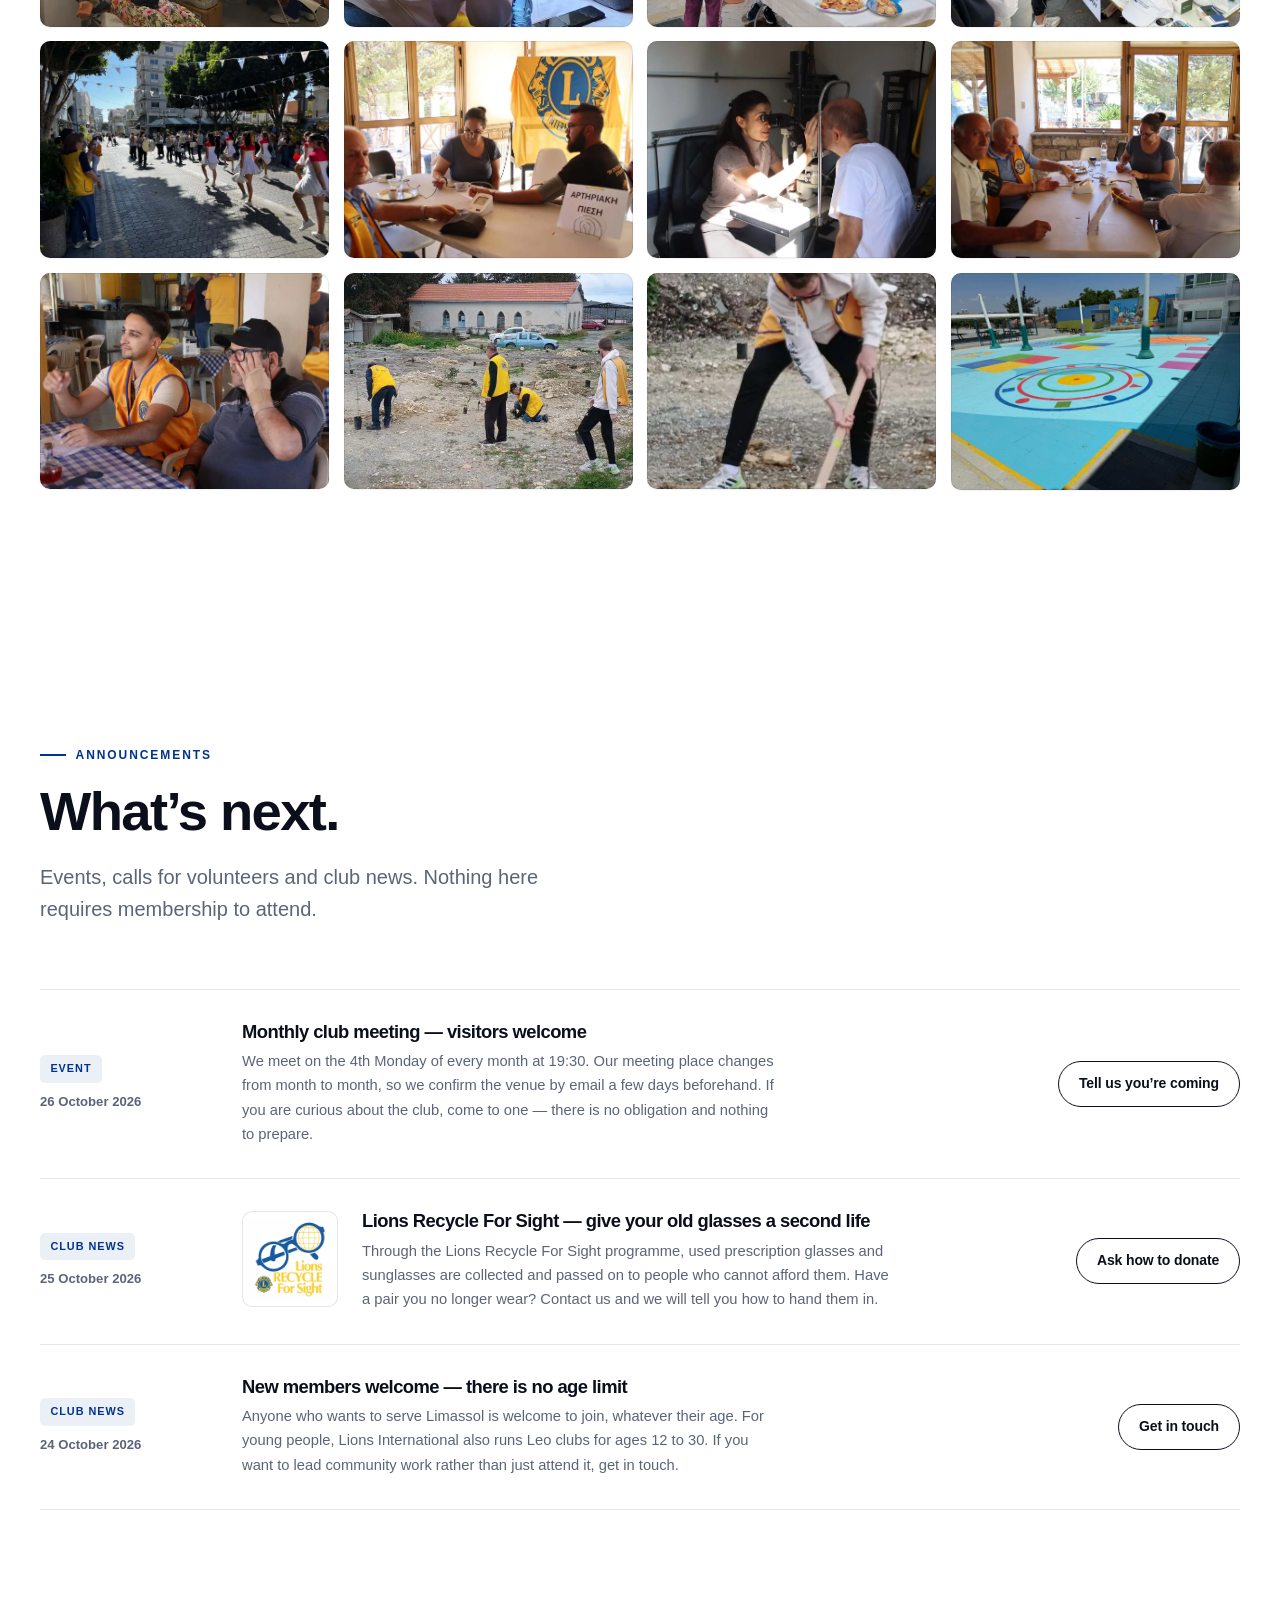
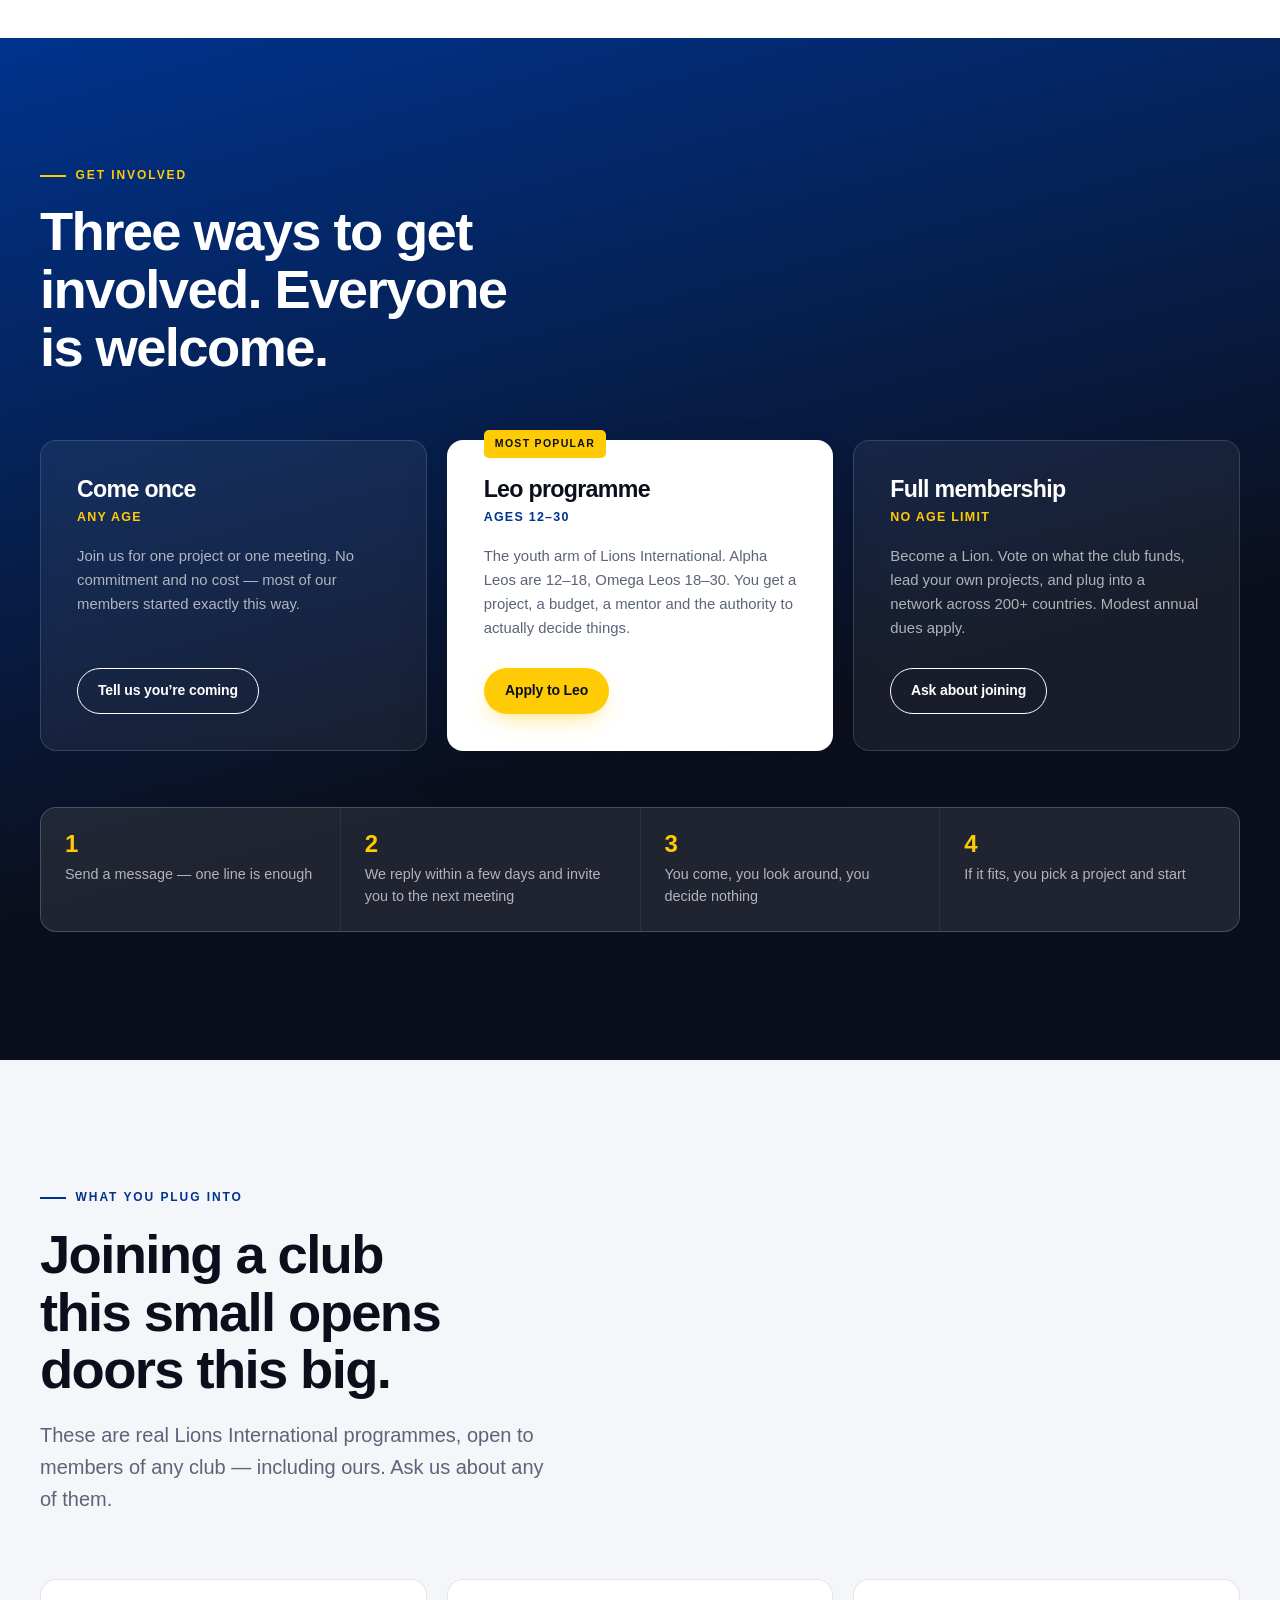
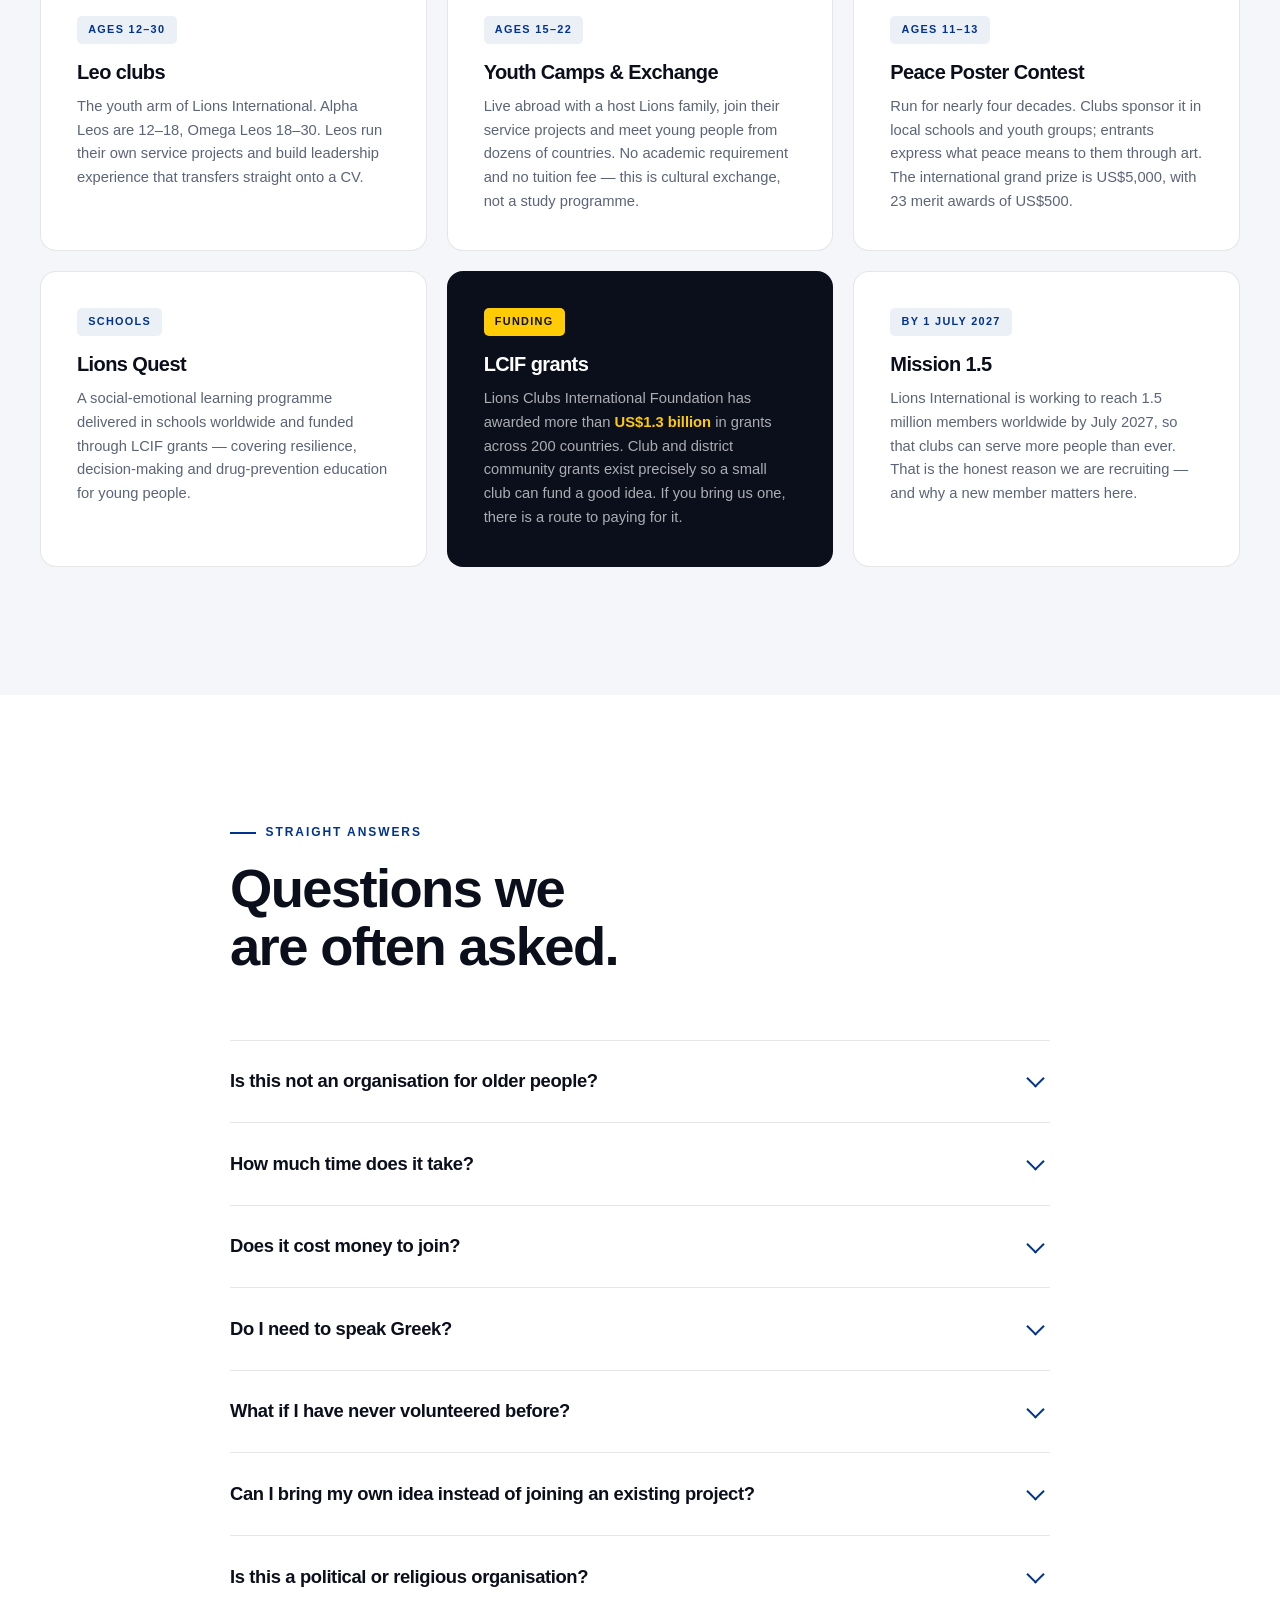
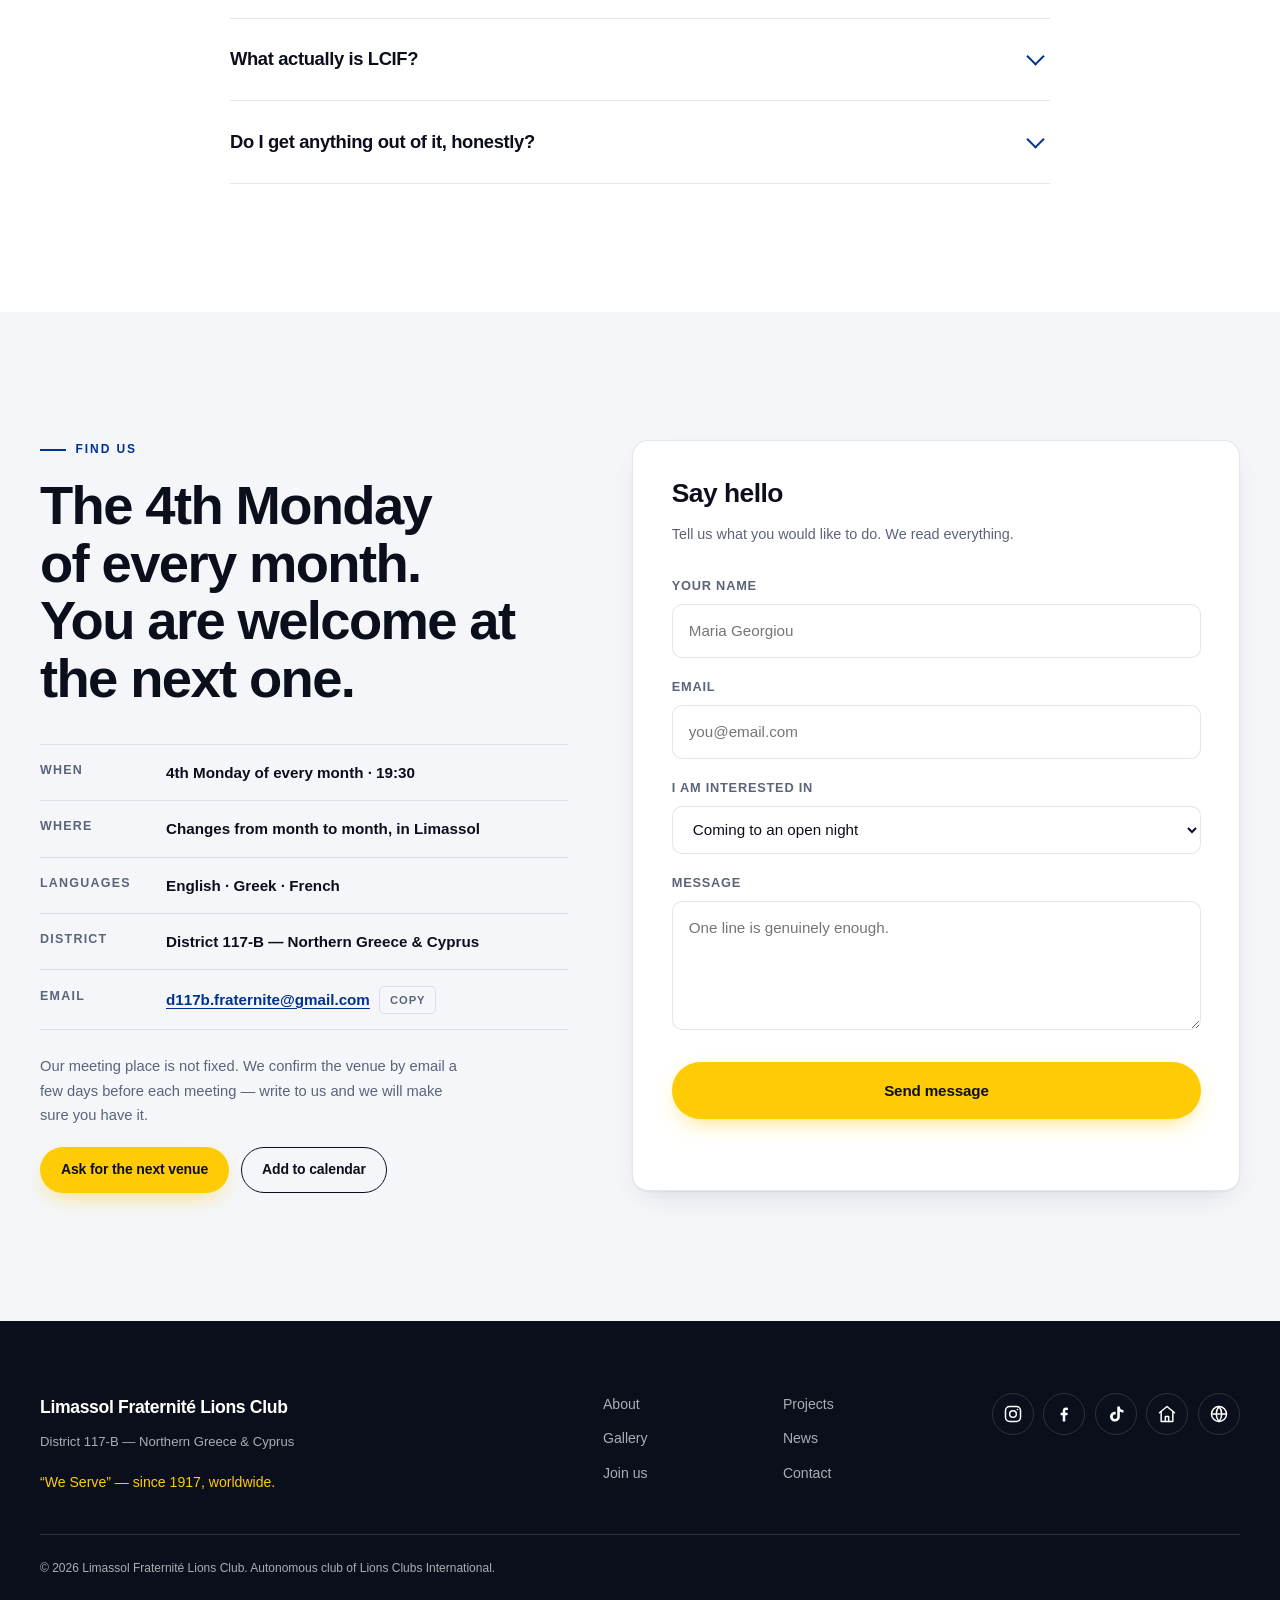
==== commit ad309ec0: "Give every project its own page and keep the home page short - New pages built automatically from da" ====
--- a/index.html
+++ b/index.html
@@ -69,7 +69,7 @@
 
     <nav class="nav__links" id="navLinks" aria-label="Main">
       <a href="#work" data-i18n="nav.work">Our work</a>
-      <a href="#innovation" data-i18n="nav.beyond">Beyond charity</a>
+      <a href="#innovation" data-i18n="nav.beyond">Our approach</a>
       <a href="#youth" data-i18n="nav.youth">Youth</a>
       <a href="#gallery" data-i18n="nav.gallery">Gallery</a>
       <a href="#news" data-i18n="nav.news">News</a>
@@ -286,9 +286,9 @@
       <p class="lead" data-i18n="work.lead">Live, completed and upcoming. No rounding up, no vanity metrics.</p>
     </div>
 
-    <div class="filters" id="filters" role="group" data-i18n-attr="aria-label:work.filterAria"></div>
-    <div class="projects" id="projects"></div>
-    <p class="empty" id="projectsEmpty" data-i18n="work.empty" hidden>No projects in this category yet.</p>
+    <!-- the 3 most recent; every project has its own page, all listed on /projects/ -->
+    <div class="projects" id="projects" data-limit="3"></div>
+    <p class="more"><a class="btn btn--ghost" id="projectsMore" href="projects/" hidden>See all projects →</a></p>
   </div>
 </section>
 
@@ -305,7 +305,8 @@
     <div class="videos" id="videos"></div>
 
     <div class="subhead reveal"><h3 class="h3" data-i18n="gal.photosH">Photographs</h3><span class="subhead__rule"></span></div>
-    <div class="gallery" id="gallery-grid"></div>
+    <div class="gallery" id="gallery-grid" data-limit="12"></div>
+    <p class="more"><a class="btn btn--ghost" id="galleryMore" href="gallery/" hidden>See all photos →</a></p>
   </div>
 </section>
 
@@ -335,7 +336,8 @@
       <h2 class="h2" data-i18n="news.h2">What’s next.</h2>
       <p class="lead" data-i18n="news.lead">Events, calls for volunteers and club news. Nothing here requires membership to attend.</p>
     </div>
-    <div class="news" id="news-list"></div>
+    <div class="news" id="news-list" data-limit="3"></div>
+    <p class="more"><a class="btn btn--ghost" id="newsMore" href="news/" hidden>See all news →</a></p>
   </div>
 </section>
 
@@ -507,9 +509,9 @@
 
     <nav class="foot__nav" aria-label="Footer">
       <a href="#about" data-i18n="foot.about">About</a>
-      <a href="#work" data-i18n="foot.projects">Projects</a>
-      <a href="#gallery">Gallery</a>
-      <a href="#news">News</a>
+      <a href="projects/" data-i18n="foot.projects">Projects</a>
+      <a href="#gallery" data-i18n="nav.gallery">Gallery</a>
+      <a href="news/" data-i18n="nav.news">News</a>
       <a href="#join" data-i18n="nav.join">Join</a>
       <a href="#contact" data-i18n="foot.contact">Contact</a>
     </nav>
@@ -581,11 +583,11 @@
   "name":"Limassol Fraternité Lions Club — service projects",
   "itemListOrder":"https://schema.org/ItemListOrderAscending",
   "itemListElement":[
-    {"@type":"ListItem","position":1,"item":{"@type":"Event","name":"Blood donation drive","startDate":"2024-10-16","eventStatus":"https://schema.org/EventScheduled","location":{"@type":"Place","name":"Limassol, Cyprus"},"organizer":{"@id":"https://limassolfraternite.github.io/#org"},"description":"The club took part in the Lions Region of Limassol blood donation drive."}},
-    {"@type":"ListItem","position":2,"item":{"@type":"Event","name":"Health screening in Foini","startDate":"2025-05-04","eventStatus":"https://schema.org/EventScheduled","location":{"@type":"Place","name":"Foini, Cyprus"},"organizer":{"@id":"https://limassolfraternite.github.io/#org"},"description":"A community health screening day in the mountain village of Foini."}},
-    {"@type":"ListItem","position":3,"item":{"@type":"Event","name":"MedicAlert & Diabetic Village","startDate":"2025-10-24","eventStatus":"https://schema.org/EventScheduled","location":{"@type":"Place","name":"Cyprus"},"organizer":{"@id":"https://limassolfraternite.github.io/#org"},"description":"The club supported the MedicAlert Foundation Cyprus and the Diabetic Village events."}},
-    {"@type":"ListItem","position":4,"item":{"@type":"Event","name":"Eye & diabetes screenings, Limnati","startDate":"2025-11-09","eventStatus":"https://schema.org/EventScheduled","location":{"@type":"Place","name":"Limnati, Cyprus"},"organizer":{"@id":"https://limassolfraternite.github.io/#org"},"description":"Eye and diabetes screenings run with the Phoenicians Lions Club and the Cyprus Association for people with Diabetes."}},
-    {"@type":"ListItem","position":5,"item":{"@type":"Event","name":"Tree planting in Mallia","startDate":"2026-02-25","eventStatus":"https://schema.org/EventScheduled","location":{"@type":"Place","name":"Mallia, Cyprus"},"organizer":{"@id":"https://limassolfraternite.github.io/#org"},"description":"Tree planting in Mallia alongside fellow Lions clubs."}}
+    {"@type":"ListItem","position":1,"item":{"@type":"Event","name":"Blood donation drive","startDate":"2024-10-16","url":"https://limassolfraternite.github.io/projects/blood-donation-limassol-2024/","eventStatus":"https://schema.org/EventScheduled","location":{"@type":"Place","name":"Limassol, Cyprus"},"organizer":{"@id":"https://limassolfraternite.github.io/#org"},"description":"The club took part in the Lions Region of Limassol blood donation drive."}},
+    {"@type":"ListItem","position":2,"item":{"@type":"Event","name":"Health screening in Foini","startDate":"2025-05-04","url":"https://limassolfraternite.github.io/projects/health-screening-foini-2025/","eventStatus":"https://schema.org/EventScheduled","location":{"@type":"Place","name":"Foini, Cyprus"},"organizer":{"@id":"https://limassolfraternite.github.io/#org"},"description":"A community health screening day in the mountain village of Foini."}},
+    {"@type":"ListItem","position":3,"item":{"@type":"Event","name":"MedicAlert & Diabetic Village","startDate":"2025-10-24","url":"https://limassolfraternite.github.io/projects/medicalert-diabetic-village-2025/","eventStatus":"https://schema.org/EventScheduled","location":{"@type":"Place","name":"Cyprus"},"organizer":{"@id":"https://limassolfraternite.github.io/#org"},"description":"The club supported the MedicAlert Foundation Cyprus and the Diabetic Village events."}},
+    {"@type":"ListItem","position":4,"item":{"@type":"Event","name":"Eye & diabetes screenings, Limnati","startDate":"2025-11-09","url":"https://limassolfraternite.github.io/projects/eye-diabetes-screening-limnati-2025/","eventStatus":"https://schema.org/EventScheduled","location":{"@type":"Place","name":"Limnati, Cyprus"},"organizer":{"@id":"https://limassolfraternite.github.io/#org"},"description":"Eye and diabetes screenings run with the Phoenicians Lions Club and the Cyprus Association for people with Diabetes."}},
+    {"@type":"ListItem","position":5,"item":{"@type":"Event","name":"Tree planting in Mallia","startDate":"2026-02-25","url":"https://limassolfraternite.github.io/projects/tree-planting-mallia-2026/","eventStatus":"https://schema.org/EventScheduled","location":{"@type":"Place","name":"Mallia, Cyprus"},"organizer":{"@id":"https://limassolfraternite.github.io/#org"},"description":"Tree planting in Mallia alongside fellow Lions clubs."}}
   ]
 }
 </script>
--- a/assets/css/style.css
+++ b/assets/css/style.css
@@ -361,6 +361,16 @@
   display:flex;justify-content:space-between;align-items:center;gap:.75rem}
 .card__impact{font-weight:800;font-size:.9rem;color:var(--blue)}
 .card__yr{font-size:.8rem;color:var(--mut);font-variant-numeric:tabular-nums}
+/* whole card is clickable through its title link (keeps one link per card
+   for screen readers instead of wrapping everything in an <a>) */
+.card--link{position:relative;cursor:pointer}
+.card--link h3 a::after{content:"";position:absolute;inset:0;z-index:1;border-radius:inherit}
+.card--link h3 a:focus-visible{outline:0}
+.card--link:focus-within{outline:3px solid var(--gold);outline-offset:3px}
+.card__more{margin-top:.9rem;font-size:.85rem;font-weight:750;color:var(--blue)}
+.card--link:hover .card__more{text-decoration:underline;text-underline-offset:3px}
+.more{display:flex;justify-content:center;margin:clamp(2rem,4vw,2.75rem) 0 0}
+.more:has(> [hidden]){display:none}
 
 .tag{font-size:.68rem;font-weight:800;letter-spacing:.09em;text-transform:uppercase;
   padding:.3rem .65rem;border-radius:5px}
@@ -445,6 +455,45 @@
 .leader figcaption b{display:block;font-size:1.02rem;font-weight:750;letter-spacing:-.01em}
 .leader figcaption span{display:block;font-size:.85rem;color:var(--mut);margin-top:.15rem}
 
+/* ---------- 14c. Sub-pages (projects, news, gallery) ------------------------ */
+.phead{background:linear-gradient(165deg,var(--ink-3) 0%,var(--ink) 70%);color:#fff;
+  padding:clamp(7.5rem,14vw,9.5rem) 0 clamp(3rem,6vw,4.5rem)}
+.phead .h2{color:#fff;max-width:20ch}
+.phead .h2{margin-bottom:1.25rem}
+.phead .lead{color:var(--mut-l);max-width:62ch}
+.phead .tag--cat{background:rgba(255,203,5,.14);color:var(--gold)}
+.crumbs{display:flex;flex-wrap:wrap;gap:.5rem;font-size:.8rem;font-weight:650;color:var(--mut-l);margin:0 0 1.5rem}
+.crumbs a{color:#fff;opacity:.85}
+.crumbs a:hover{color:var(--gold);opacity:1}
+.crumbs span[aria-hidden]{opacity:.5}
+
+.proj{display:grid;gap:clamp(2rem,5vw,4rem);grid-template-columns:1fr;align-items:center}
+@media(min-width:900px){.proj{grid-template-columns:1.05fr 1fr}}
+.proj__tags{display:flex;gap:.55rem;flex-wrap:wrap;margin-bottom:1.25rem}
+.proj h1{font-size:clamp(2.1rem,1.2rem + 3.6vw,3.6rem);font-weight:850;letter-spacing:-.035em;margin:0 0 1.25rem}
+.proj__sum{font-size:clamp(1.02rem,.98rem + .3vw,1.15rem);color:var(--mut-l);max-width:58ch;margin-bottom:1.75rem}
+.proj__facts{display:flex;flex-wrap:wrap;gap:1.5rem 2.5rem;margin:0;padding-top:1.25rem;border-top:1px solid var(--line-l)}
+.proj__facts dt{font-size:.72rem;font-weight:800;letter-spacing:.12em;text-transform:uppercase;color:var(--mut-l)}
+.proj__facts dd{margin:.2rem 0 0;font-weight:750;color:var(--gold)}
+.proj__img{border-radius:var(--r);overflow:hidden;aspect-ratio:4/3;background:var(--ink-2);
+  box-shadow:0 30px 60px -30px rgba(0,0,0,.7)}
+.proj__img img{width:100%;height:100%;object-fit:cover}
+
+.pnav{display:grid;gap:1rem;grid-template-columns:1fr;margin-top:clamp(2.5rem,5vw,3.5rem)}
+@media(min-width:700px){.pnav{grid-template-columns:1fr 1fr}}
+.pnav a{display:flex;flex-direction:column;gap:.3rem;padding:1.25rem 1.5rem;border:1px solid var(--line);
+  border-radius:var(--r);background:var(--paper);transition:border-color .25s,transform .25s var(--ease),box-shadow .25s}
+.pnav a:hover{border-color:var(--blue);transform:translateY(-2px);box-shadow:var(--shadow)}
+.pnav span{font-size:.75rem;font-weight:800;letter-spacing:.1em;text-transform:uppercase;color:var(--mut)}
+.pnav b{font-size:1rem;font-weight:750;letter-spacing:-.01em}
+.pnav__next{text-align:right}
+@media(min-width:700px){.pnav__next:only-child{grid-column:2}}
+
+.ctaband{background:linear-gradient(165deg,var(--blue) 0%,var(--ink) 75%);color:#fff;border-radius:var(--r);
+  padding:clamp(2rem,4vw,3rem);display:flex;flex-wrap:wrap;gap:1.5rem 2.5rem;align-items:center;justify-content:space-between}
+.ctaband h2{font-size:clamp(1.4rem,1.1rem + 1.2vw,2rem);font-weight:800;letter-spacing:-.025em;margin:0 0 .5rem}
+.ctaband p{margin:0;color:var(--mut-l);max-width:52ch}
+
 /* ---------- 15. Voices ----------------------------------------------------- */
 .voices{display:grid;gap:1.25rem;grid-template-columns:repeat(auto-fit,minmax(min(280px,100%),1fr))}
 .voice{border:1px solid var(--line-l);border-radius:var(--r);padding:clamp(1.5rem,3vw,2.25rem);
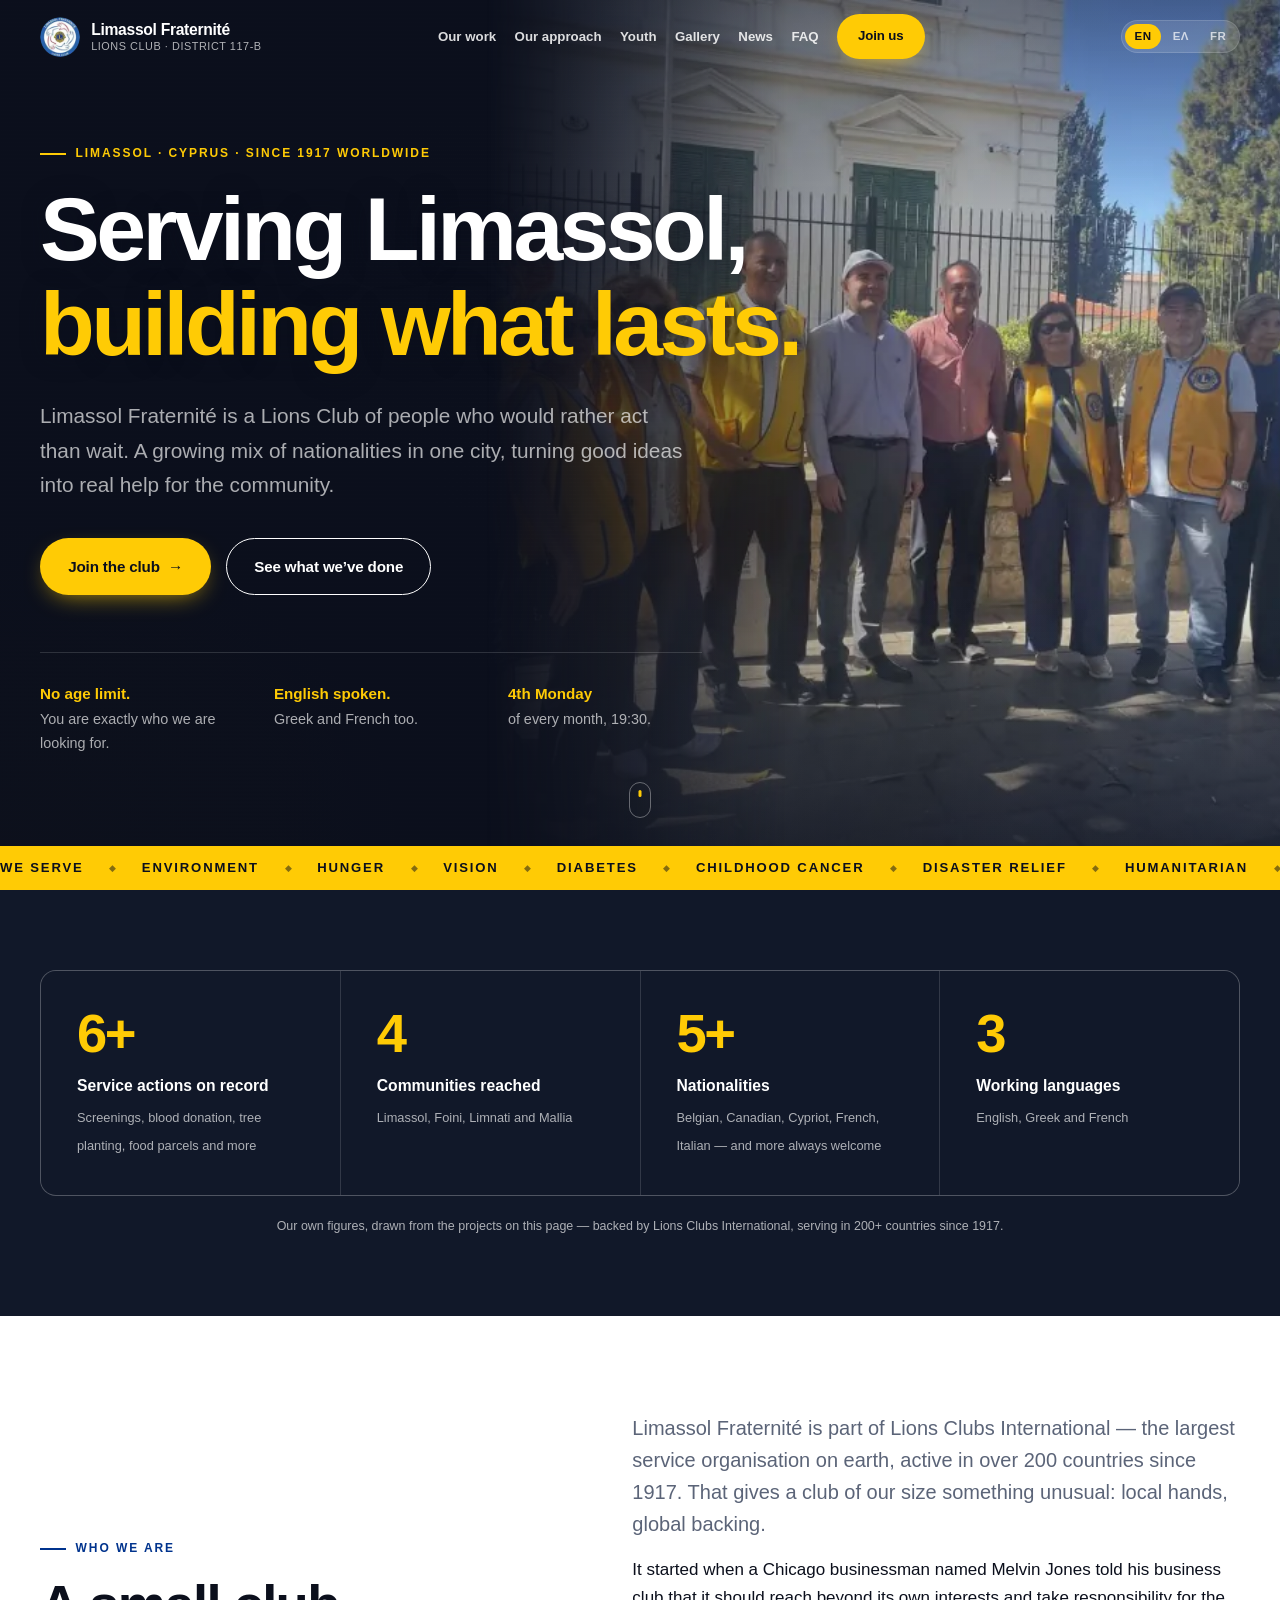
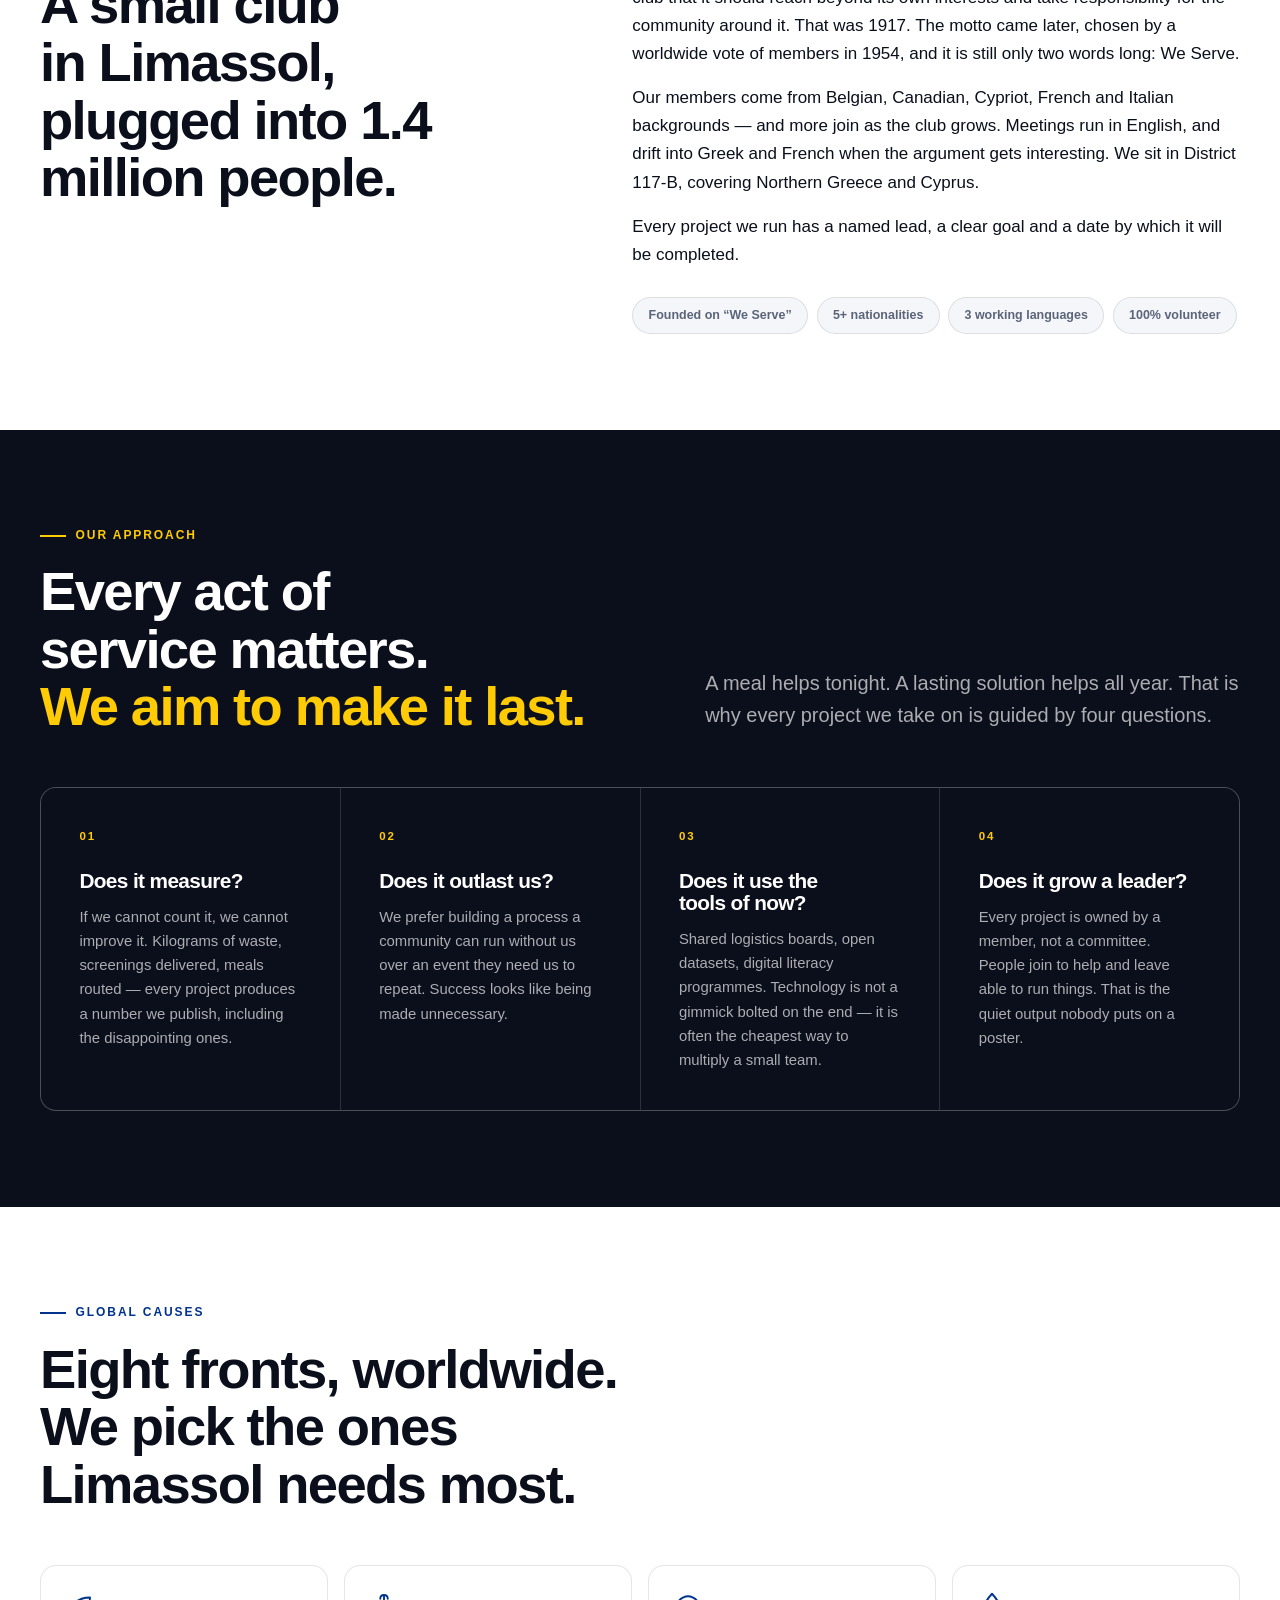
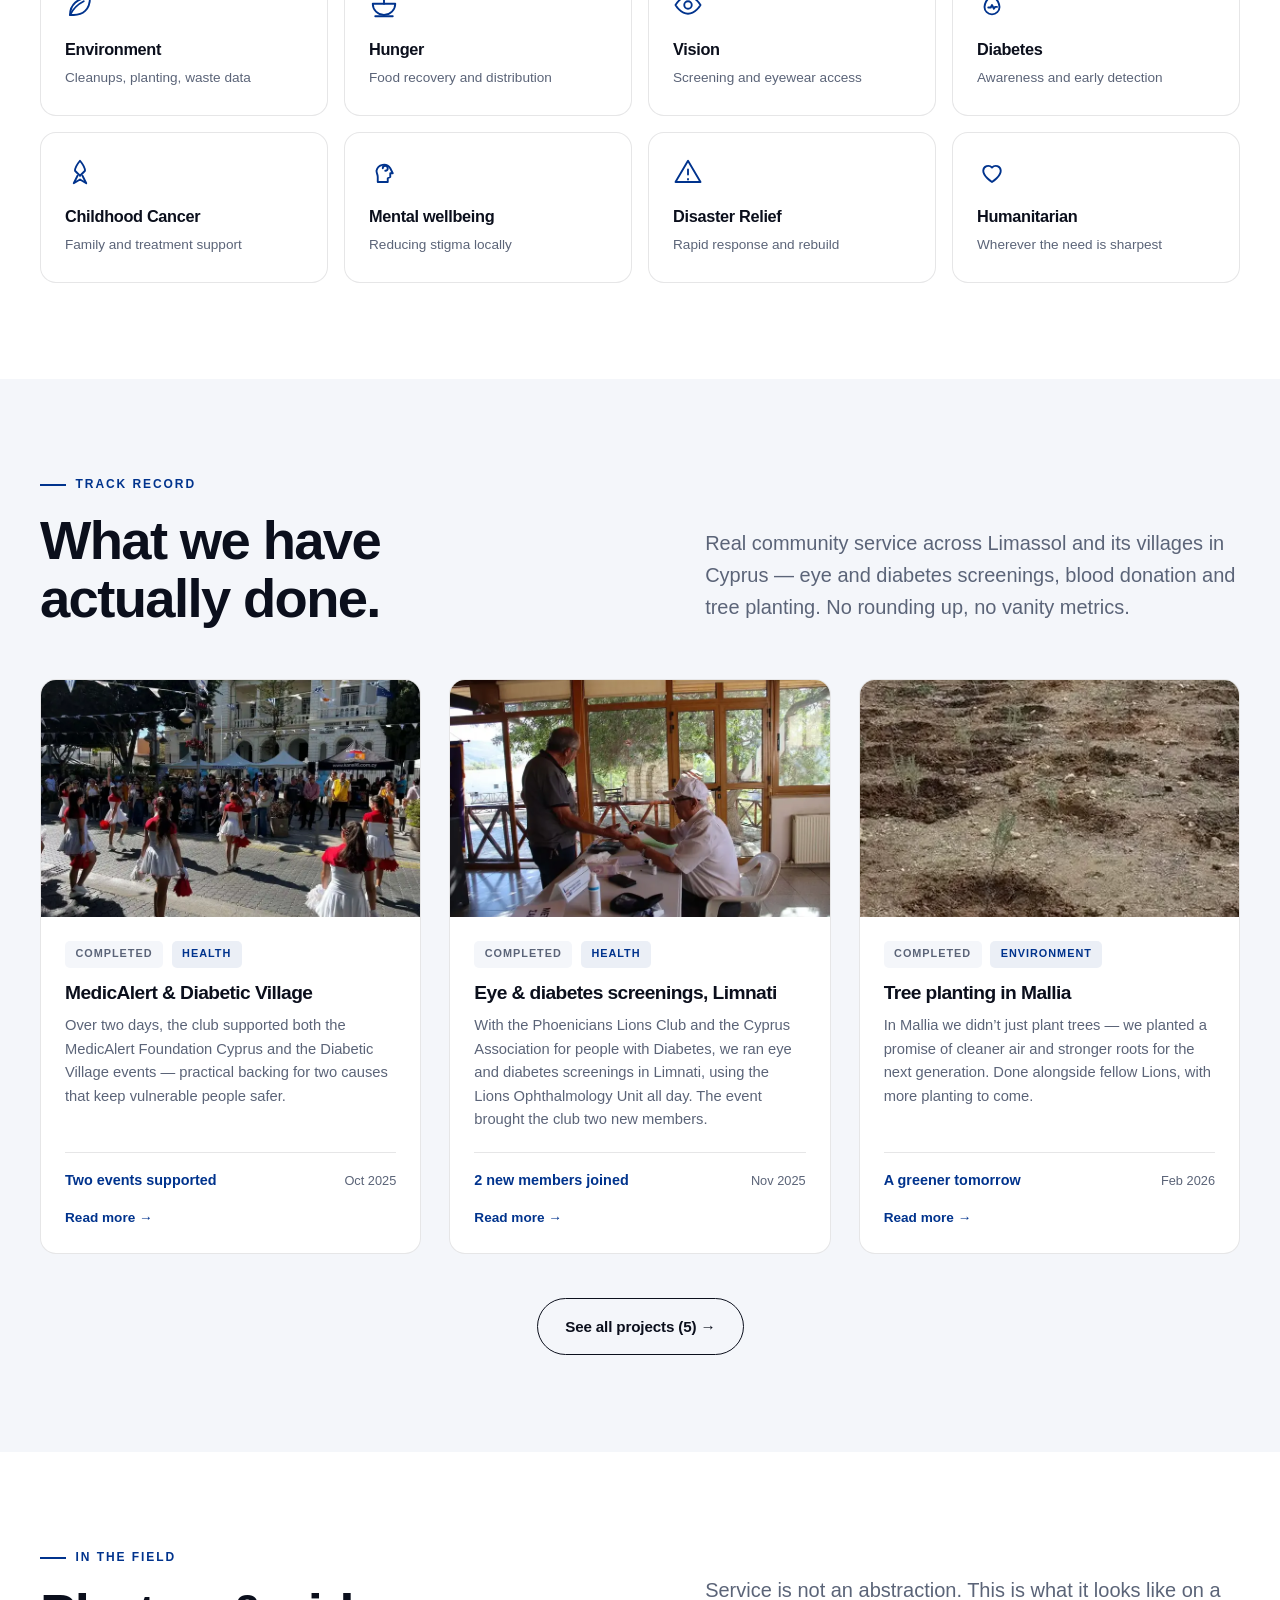
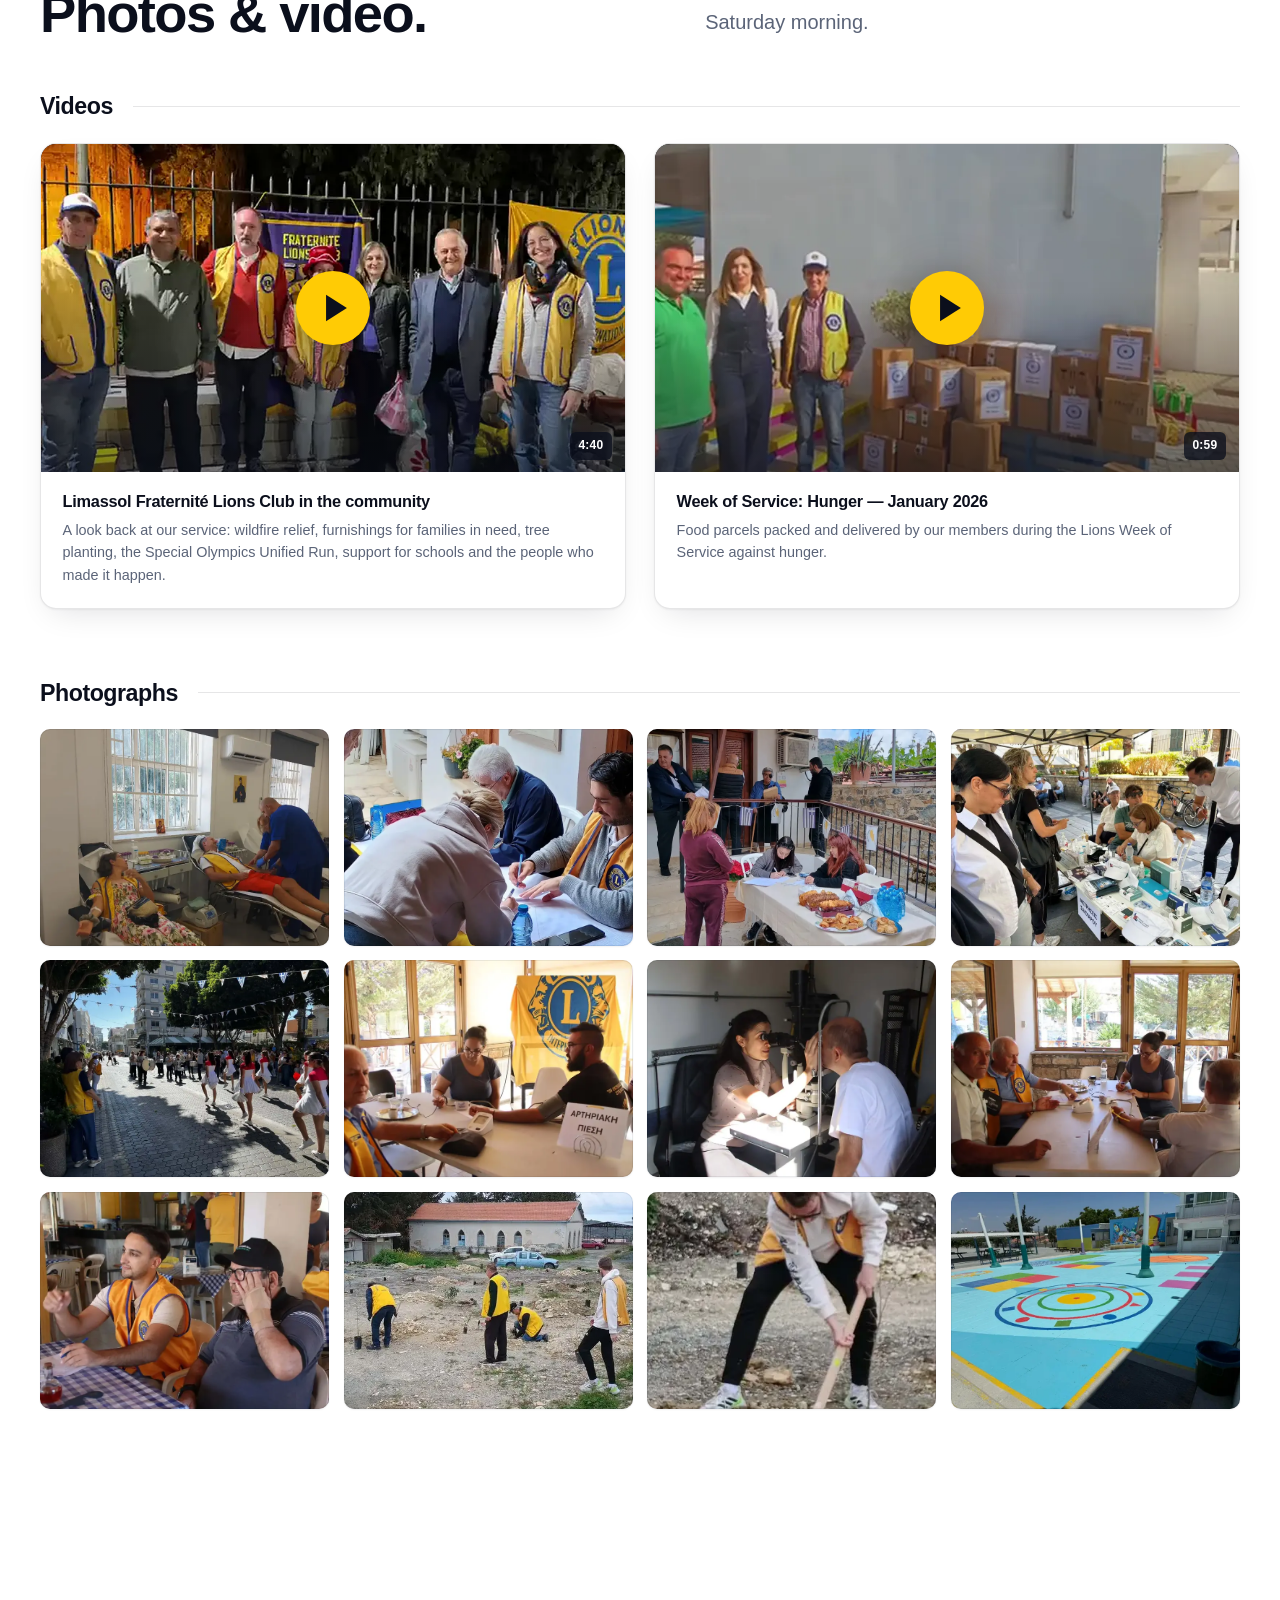
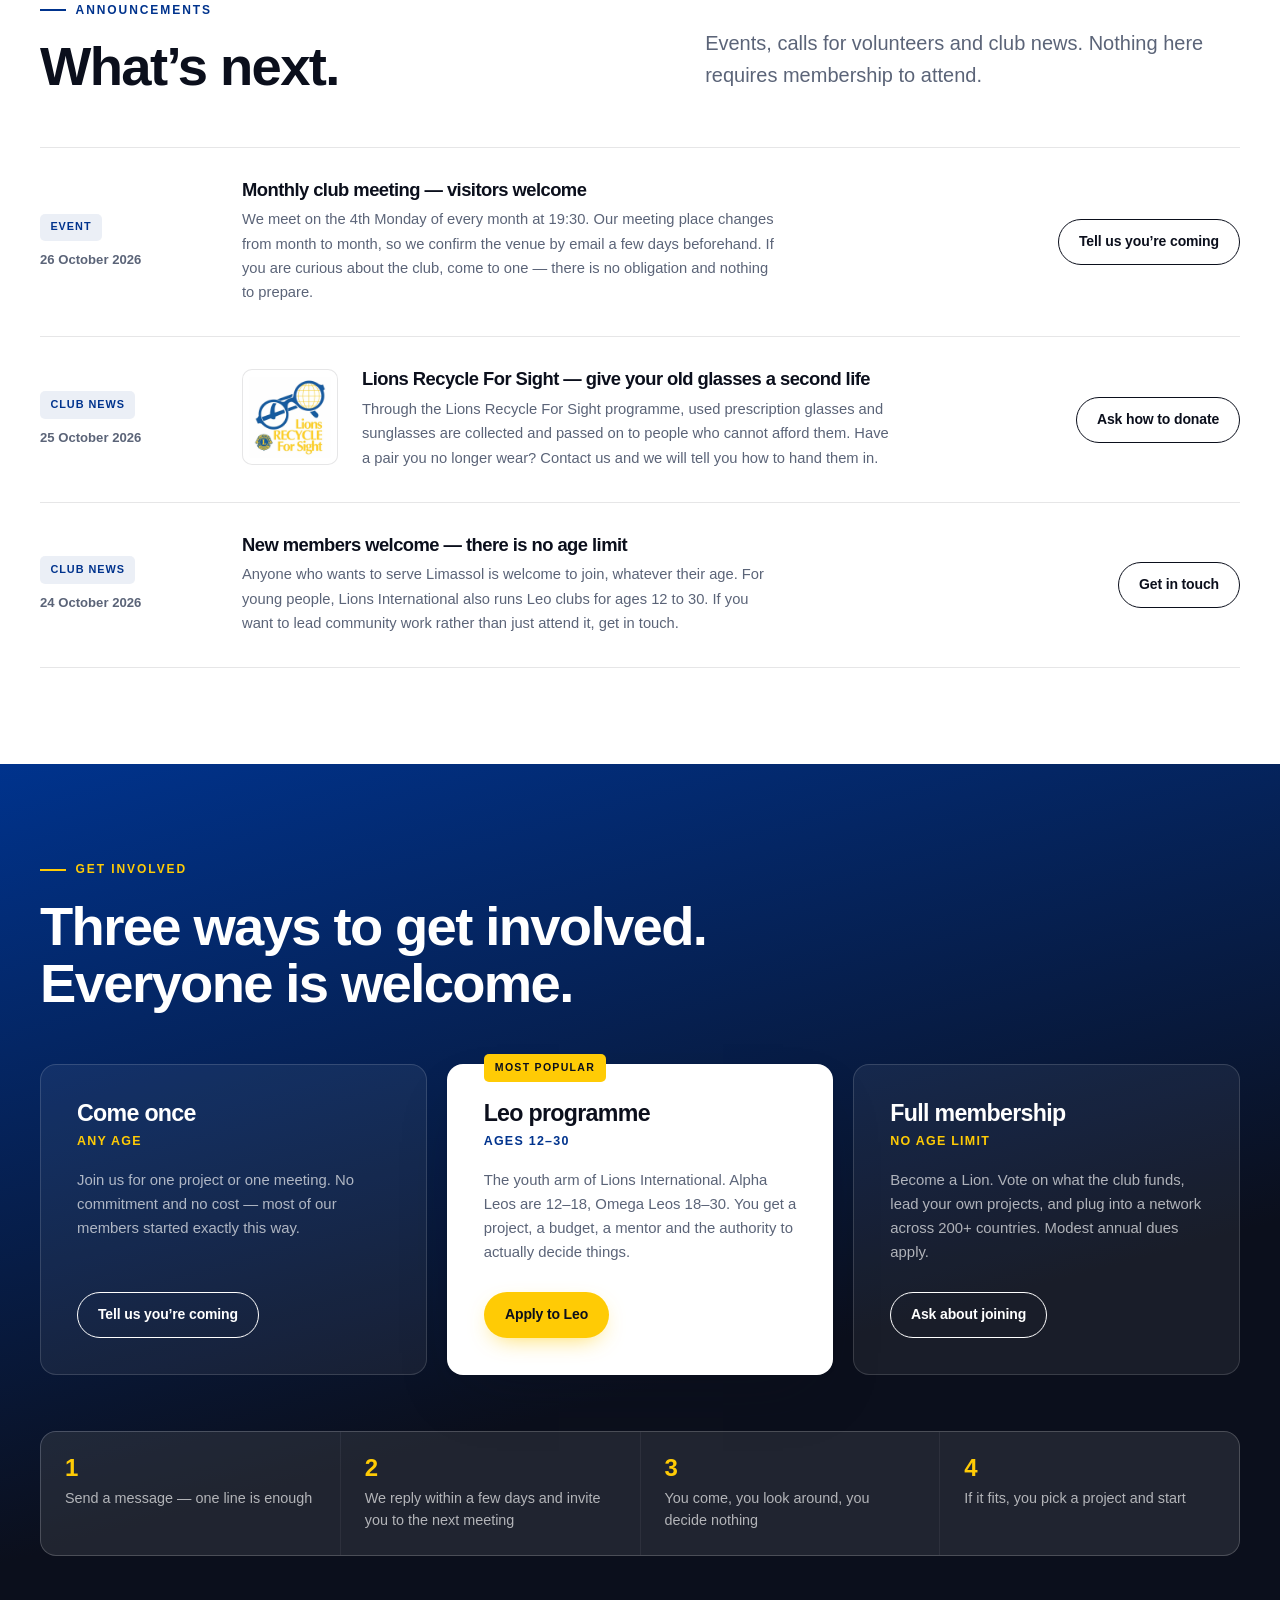
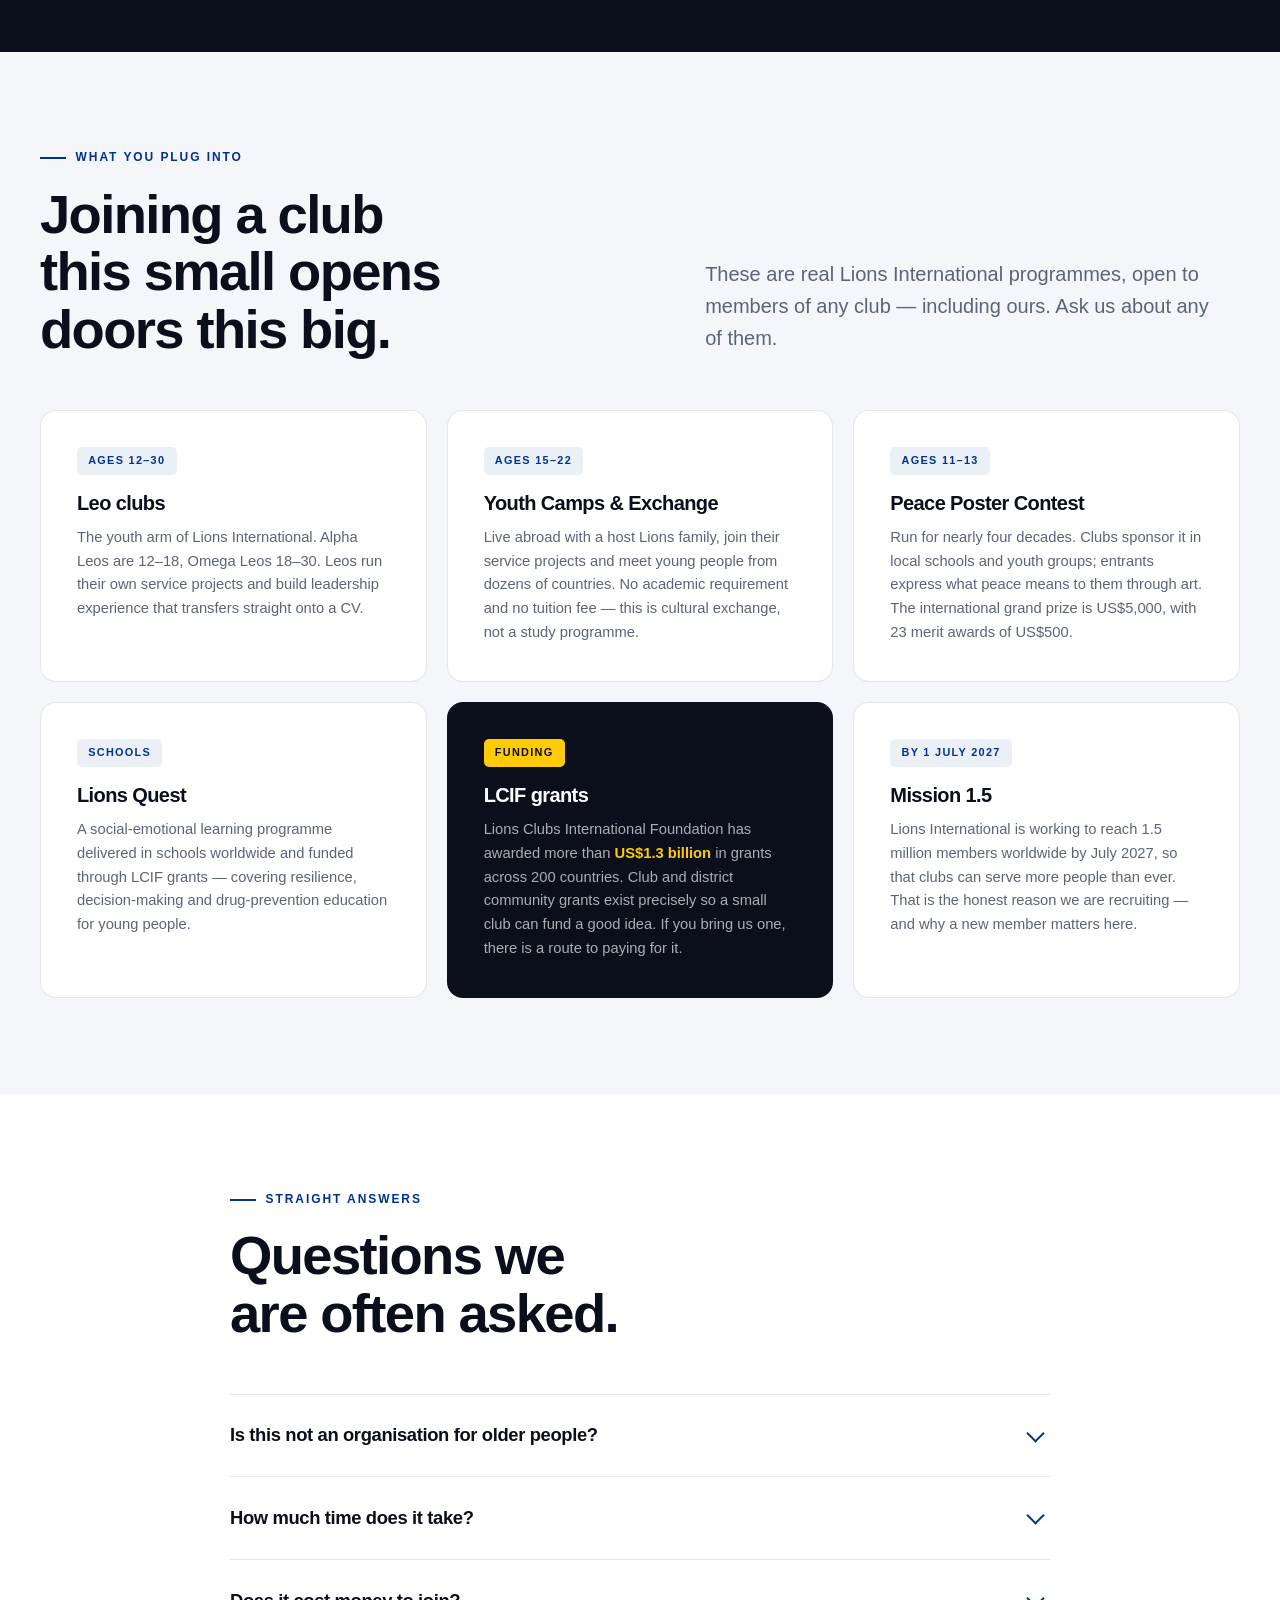
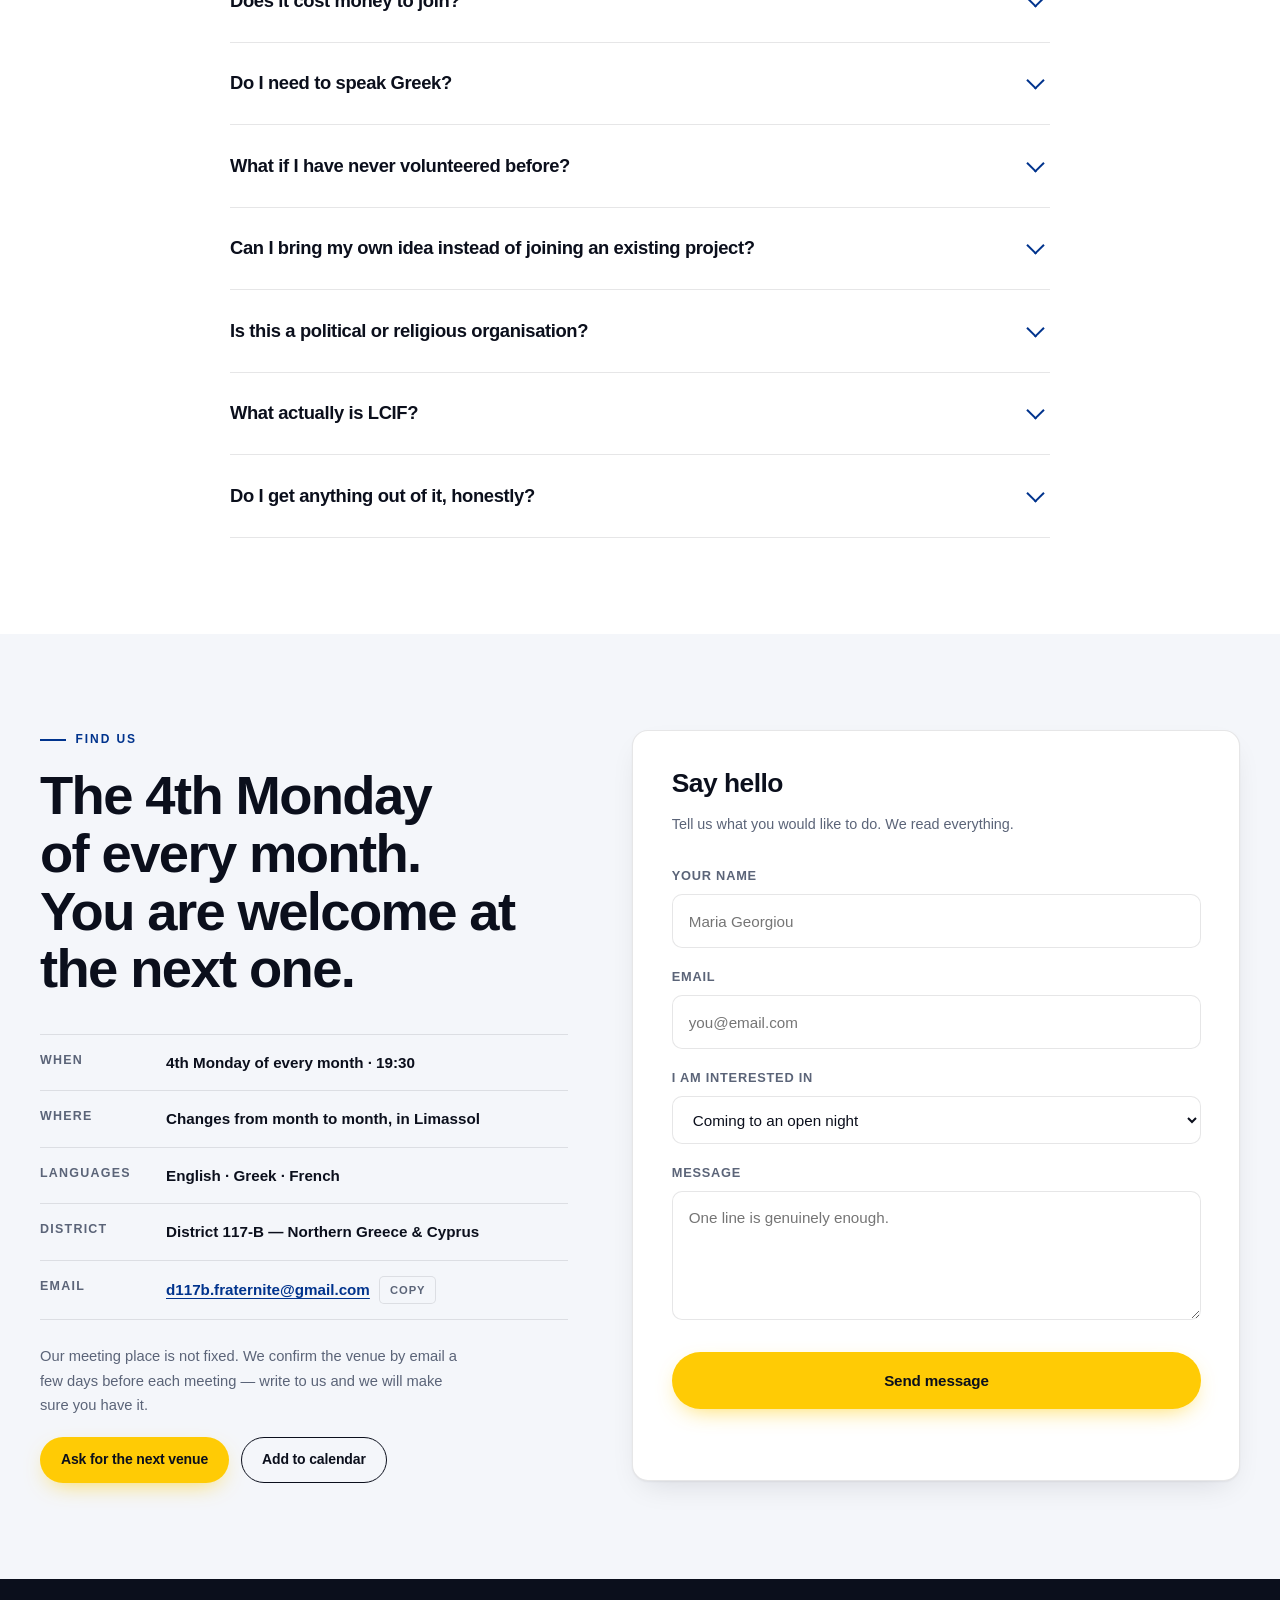
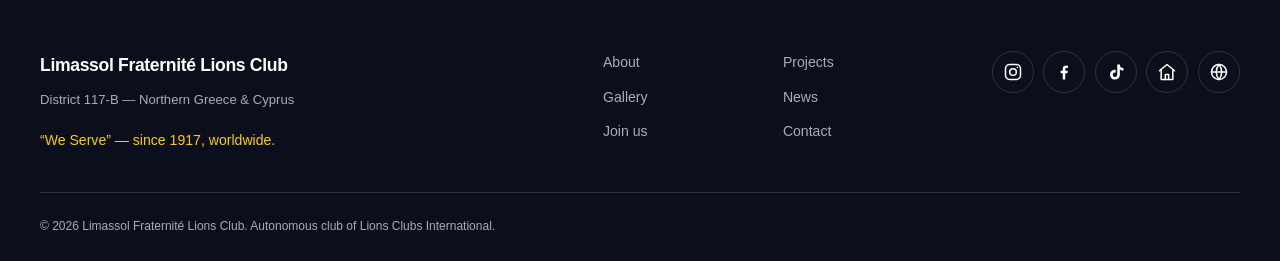
==== commit f00b0601: "Faster loading and better use of space Speed - Replace three large animated blur shapes behind the b" ====
--- a/index.html
+++ b/index.html
@@ -87,7 +87,7 @@
 
 <!-- ══════════════════════════════════ HERO ════════════════════════════════ -->
 <section class="hero" id="top">
-  <div class="hero__bg" aria-hidden="true"><i></i><i></i><i></i></div>
+  <div class="hero__bg" aria-hidden="true"></div>
   <div class="hero__photo">
     <img src="assets/img/hero/members-1400.webp"
          srcset="assets/img/hero/members-800.webp 800w, assets/img/hero/members-1400.webp 1400w"
@@ -189,7 +189,7 @@
 ========================================================================= -->
 <section class="sec sec--tint" id="leaders" hidden>
   <div class="wrap">
-    <div class="sechead reveal">
+    <div class="sechead sechead--solo reveal">
       <p class="eyebrow eyebrow--dark" data-i18n="lead.eyebrow">Our leadership</p>
       <h2 class="h2" data-i18n="lead.h2">The people who lead the club.</h2>
     </div>
@@ -234,7 +234,7 @@
 <!-- ═══════════════════════════════ CAUSES ═════════════════════════════════ -->
 <section class="sec" id="causes">
   <div class="wrap">
-    <div class="sechead reveal">
+    <div class="sechead sechead--solo reveal">
       <p class="eyebrow eyebrow--dark" data-i18n="causes.eyebrow">Global causes</p>
       <h2 class="h2" data-i18n="causes.h2">Eight fronts, worldwide. We pick the ones Limassol needs most.</h2>
     </div>
@@ -288,7 +288,7 @@
 
     <!-- the 3 most recent; every project has its own page, all listed on /projects/ -->
     <div class="projects" id="projects" data-limit="3"></div>
-    <p class="more"><a class="btn btn--ghost" id="projectsMore" href="projects/" hidden>See all projects →</a></p>
+    <p class="more" hidden><a class="btn btn--ghost" id="projectsMore" href="projects/" hidden>See all projects →</a></p>
   </div>
 </section>
 
@@ -306,7 +306,7 @@
 
     <div class="subhead reveal"><h3 class="h3" data-i18n="gal.photosH">Photographs</h3><span class="subhead__rule"></span></div>
     <div class="gallery" id="gallery-grid" data-limit="12"></div>
-    <p class="more"><a class="btn btn--ghost" id="galleryMore" href="gallery/" hidden>See all photos →</a></p>
+    <p class="more" hidden><a class="btn btn--ghost" id="galleryMore" href="gallery/" hidden>See all photos →</a></p>
   </div>
 </section>
 
@@ -319,7 +319,7 @@
 <!-- REMOVE THIS LINE TO SHOW THIS SECTION
 <section class="sec sec--dark" id="voices">
   <div class="wrap">
-    <div class="sechead reveal">
+    <div class="sechead sechead--solo reveal">
       <p class="eyebrow">Members</p>
       <h2 class="h2 h2--light">Why they stayed.</h2>
     </div>
@@ -337,14 +337,14 @@
       <p class="lead" data-i18n="news.lead">Events, calls for volunteers and club news. Nothing here requires membership to attend.</p>
     </div>
     <div class="news" id="news-list" data-limit="3"></div>
-    <p class="more"><a class="btn btn--ghost" id="newsMore" href="news/" hidden>See all news →</a></p>
+    <p class="more" hidden><a class="btn btn--ghost" id="newsMore" href="news/" hidden>See all news →</a></p>
   </div>
 </section>
 
 <!-- ═══════════════════════════════ JOIN ═══════════════════════════════════ -->
 <section class="sec join" id="join">
   <div class="wrap">
-    <div class="sechead reveal">
+    <div class="sechead sechead--solo reveal">
       <p class="eyebrow" data-i18n="join.eyebrow">Get involved</p>
       <h2 class="h2 h2--light" data-i18n="join.h2">Three ways in. None of them require you to be impressive yet.</h2>
     </div>
@@ -432,7 +432,7 @@
 <!-- ═══════════════════════════════ FAQ ════════════════════════════════════ -->
 <section class="sec" id="faq">
   <div class="wrap wrap--narrow">
-    <div class="sechead reveal">
+    <div class="sechead sechead--solo reveal">
       <p class="eyebrow eyebrow--dark" data-i18n="faq.eyebrow">Straight answers</p>
       <h2 class="h2" data-i18n="faq.h2">The questions people are too polite to ask.</h2>
     </div>
--- a/assets/css/style.css
+++ b/assets/css/style.css
@@ -24,7 +24,7 @@
   --r:16px;
   --r-s:10px;
   --pad:clamp(1.25rem,5vw,2rem);
-  --sec:clamp(4.5rem,10vw,8rem);
+  --sec:clamp(3.75rem,7.5vw,6.25rem);
   --shadow:0 1px 2px rgba(11,15,28,.05),0 12px 32px -12px rgba(11,15,28,.14);
   --shadow-h:0 2px 4px rgba(11,15,28,.06),0 28px 60px -20px rgba(11,15,28,.26);
   --ease:cubic-bezier(.22,1,.36,1);
@@ -42,7 +42,9 @@
 a{color:inherit;text-decoration:none}
 button,input,select,textarea{font:inherit;color:inherit}
 h1,h2,h3{line-height:1.06;letter-spacing:-.03em;margin:0;text-wrap:balance}
-p{margin:0 0 1rem;text-wrap:pretty}
+p{margin:0 0 1rem}
+/* nicer line breaks only where it shows — on every paragraph it slows layout */
+.lead,.hero__p{text-wrap:pretty}
 ul,ol{margin:0;padding:0;list-style:none}
 :focus-visible{outline:3px solid var(--gold);outline-offset:3px;border-radius:4px}
 
@@ -79,8 +81,18 @@
 .lead{font-size:clamp(1.05rem,1rem + .35vw,1.25rem);color:var(--mut);line-height:1.6}
 .lead--light{color:var(--mut-l)}
 .gold{color:var(--gold)}
-.sechead{max-width:60ch;margin-bottom:clamp(2.5rem,5vw,4rem)}
-.sechead .lead{margin-top:1.25rem}
+/* Section heads: on wide screens the title sits left and its intro text right,
+   both using the full width — no tall, narrow headline beside empty space. */
+.sechead{margin-bottom:clamp(2rem,4vw,3.25rem)}
+.sechead .lead{margin-top:1.1rem;max-width:62ch}
+@media(min-width:900px){
+  .sechead{display:grid;grid-template-columns:minmax(0,1.1fr) minmax(0,1fr);
+    column-gap:clamp(2.5rem,6vw,5.5rem);align-items:end}
+  .sechead>.eyebrow,.sechead>.h2{grid-column:1}
+  .sechead>.lead{grid-column:2;grid-row:1 / span 2;margin:0;padding-bottom:.3rem}
+  .sechead--solo{display:block}
+  .sechead--solo .h2{max-width:24ch}
+}
 
 /* ---------- 5. Buttons ----------------------------------------------------- */
 .btn{
@@ -222,15 +234,11 @@
   min-height:min(94svh,880px);display:flex;align-items:center;
   padding-block:clamp(7rem,16vh,10rem) clamp(4rem,10vh,7rem);
 }
-.hero__bg{position:absolute;inset:0;pointer-events:none}
-.hero__bg i{position:absolute;border-radius:50%;filter:blur(90px);opacity:.5;display:block}
-.hero__bg i:nth-child(1){width:52vw;height:52vw;background:var(--blue);top:-14%;right:-10%;animation:drift 26s ease-in-out infinite}
-.hero__bg i:nth-child(2){width:38vw;height:38vw;background:var(--gold);bottom:-18%;left:-8%;opacity:.22;animation:drift 32s ease-in-out infinite reverse}
-.hero__bg i:nth-child(3){width:30vw;height:30vw;background:var(--blue-2);top:38%;left:42%;opacity:.28;animation:drift 22s ease-in-out infinite}
-@keyframes drift{
-  0%,100%{transform:translate(0,0) scale(1)}
-  50%{transform:translate(4%,-6%) scale(1.12)}
-}
+/* Static colour wash behind the photo. (Previously three huge animated blur
+   shapes — expensive to draw on phones and now hidden by the photo anyway.) */
+.hero__bg{position:absolute;inset:0;pointer-events:none;
+  background:radial-gradient(60% 70% at 85% 5%,rgba(0,51,141,.6),transparent 70%),
+             radial-gradient(45% 55% at 0% 100%,rgba(255,203,5,.1),transparent 70%)}
 /* Readability scrim. Kept light on the right so the colour mesh stays visible,
    heavier behind the headline column on the left where the text sits. */
 .hero__bg::after{
@@ -370,7 +378,6 @@
 .card__more{margin-top:.9rem;font-size:.85rem;font-weight:750;color:var(--blue)}
 .card--link:hover .card__more{text-decoration:underline;text-underline-offset:3px}
 .more{display:flex;justify-content:center;margin:clamp(2rem,4vw,2.75rem) 0 0}
-.more:has(> [hidden]){display:none}
 
 .tag{font-size:.68rem;font-weight:800;letter-spacing:.09em;text-transform:uppercase;
   padding:.3rem .65rem;border-radius:5px}
@@ -529,7 +536,7 @@
 .path{
   background:rgba(255,255,255,.06);border:1px solid var(--line-l);border-radius:var(--r);
   padding:clamp(1.75rem,3vw,2.25rem);position:relative;display:flex;flex-direction:column;
-  backdrop-filter:blur(6px);transition:transform .35s var(--ease),background .35s;
+  transition:transform .35s var(--ease),background .35s;
 }
 .path:hover{transform:translateY(-5px);background:rgba(255,255,255,.11)}
 .path--feat{background:var(--paper);color:var(--ink);border-color:transparent;box-shadow:var(--shadow-h)}
@@ -657,20 +664,13 @@
 .lb__next{right:1.25rem;top:50%;transform:translateY(-50%)}
 .lb__x:hover,.lb__nav:hover{background:var(--gold);color:var(--ink);border-color:var(--gold)}
 
-/* ---------- 21b. Scroll progress + hero entrance --------------------------- */
+/* ---------- 21b. Scroll progress ------------------------------------------- */
 .prog{
   position:fixed;left:0;top:0;height:3px;width:100%;z-index:150;
   background:linear-gradient(90deg,var(--gold),#fff 60%,var(--gold));
   transform:scaleX(0);transform-origin:0 50%;will-change:transform;
   transition:transform .08s linear;pointer-events:none;
 }
-.hero__h .word,.hero__h .gold{display:inline-block}
-/* Transform-only (no opacity): the headline is the LCP element and is already
-   painted at first paint, so we must NOT fade it from 0 — that would delay LCP
-   and cause a flash. A small upward slide keeps the entrance without the cost. */
-.rise{transform:translateY(.42em);animation:rise .5s var(--ease) forwards}
-@keyframes rise{from{transform:translateY(.42em)}to{transform:none}}
-.hero__bg i{transition:translate .5s var(--ease)}
 
 /* keyword highlight sweep */
 .hero__p b,.lead b{
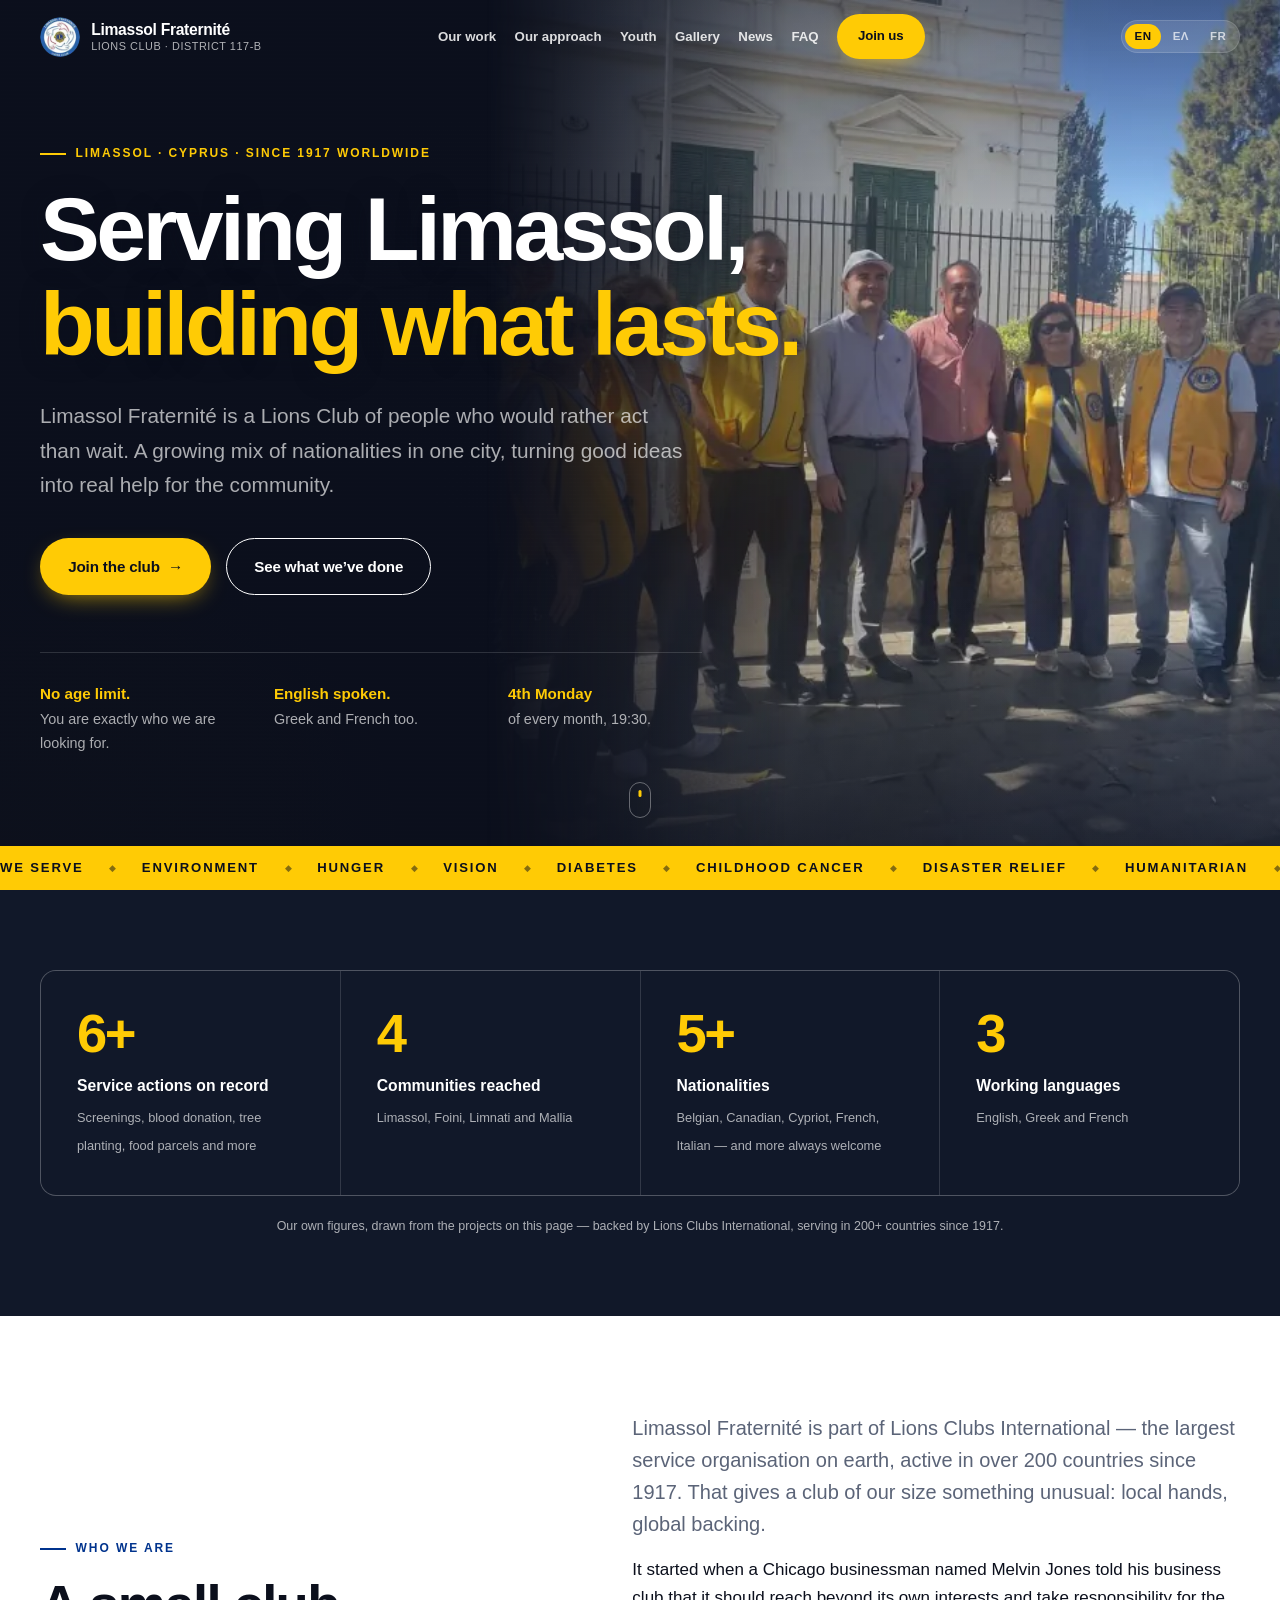
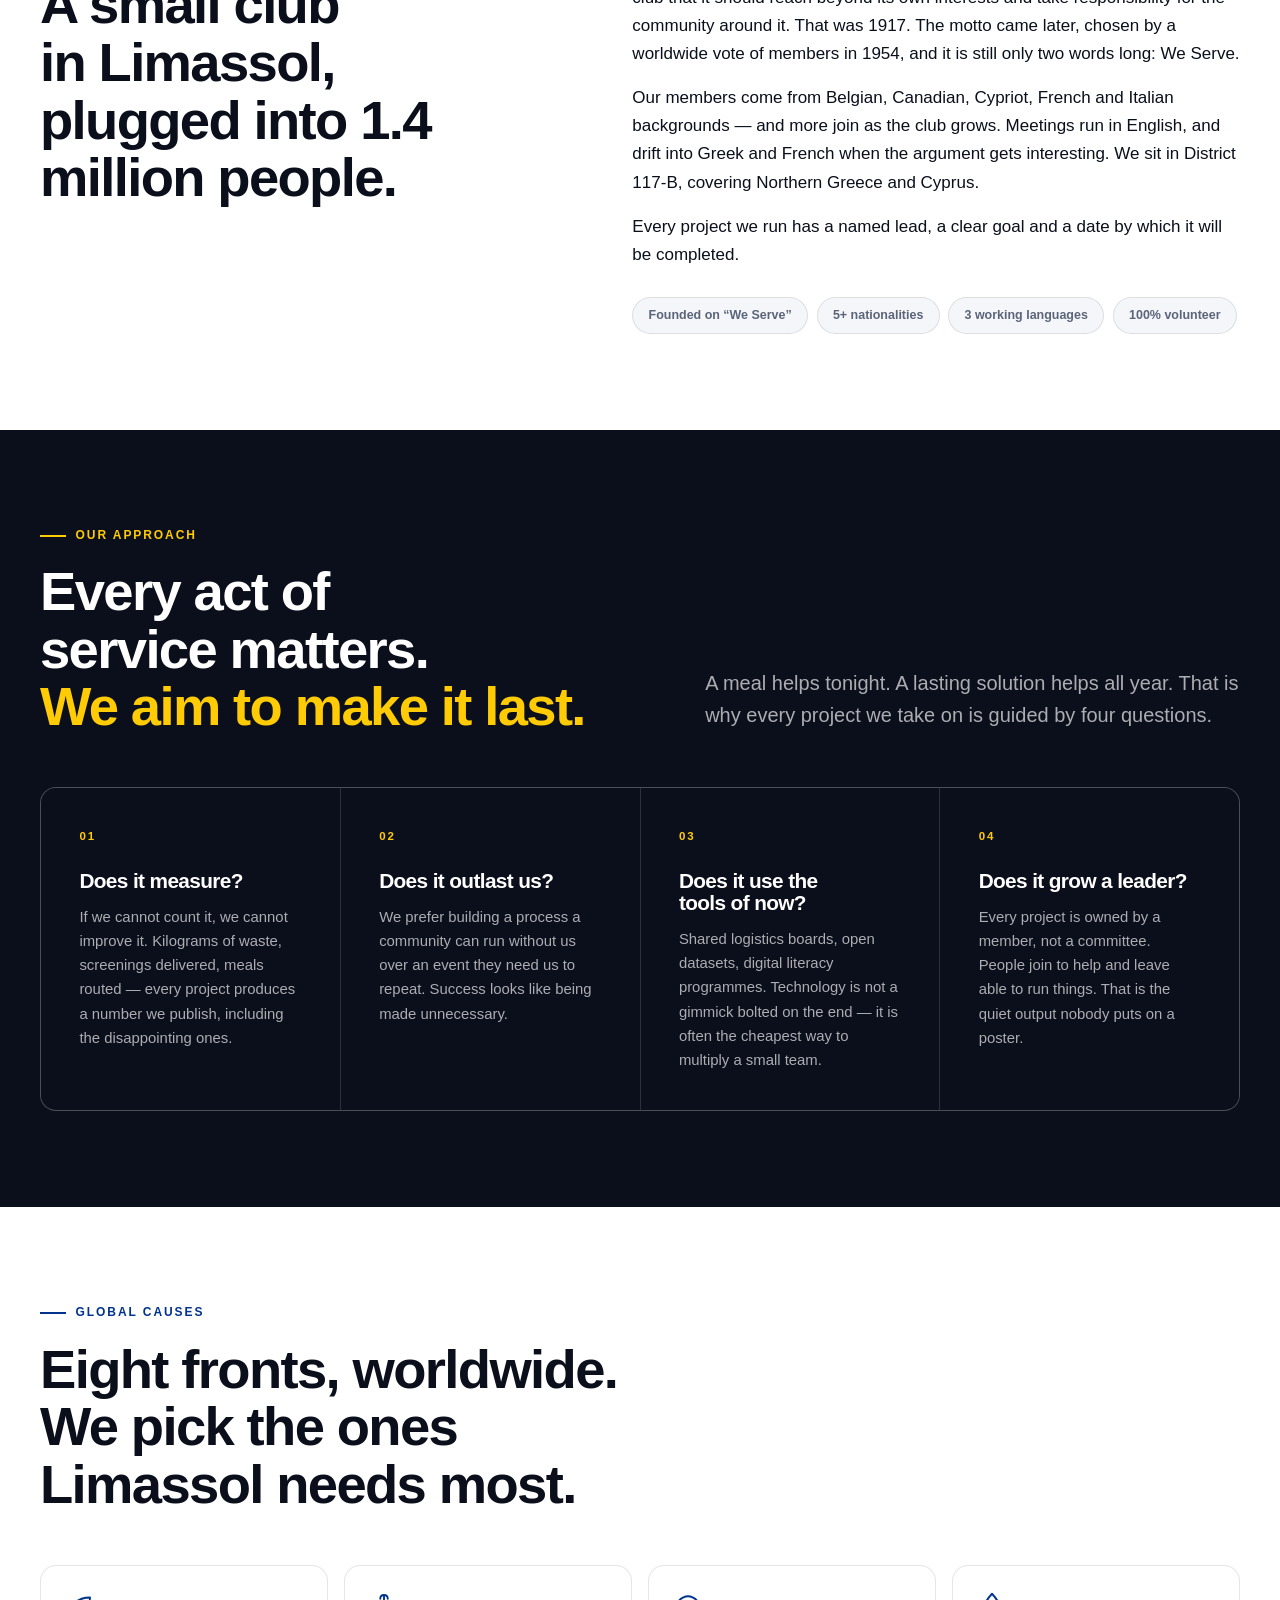
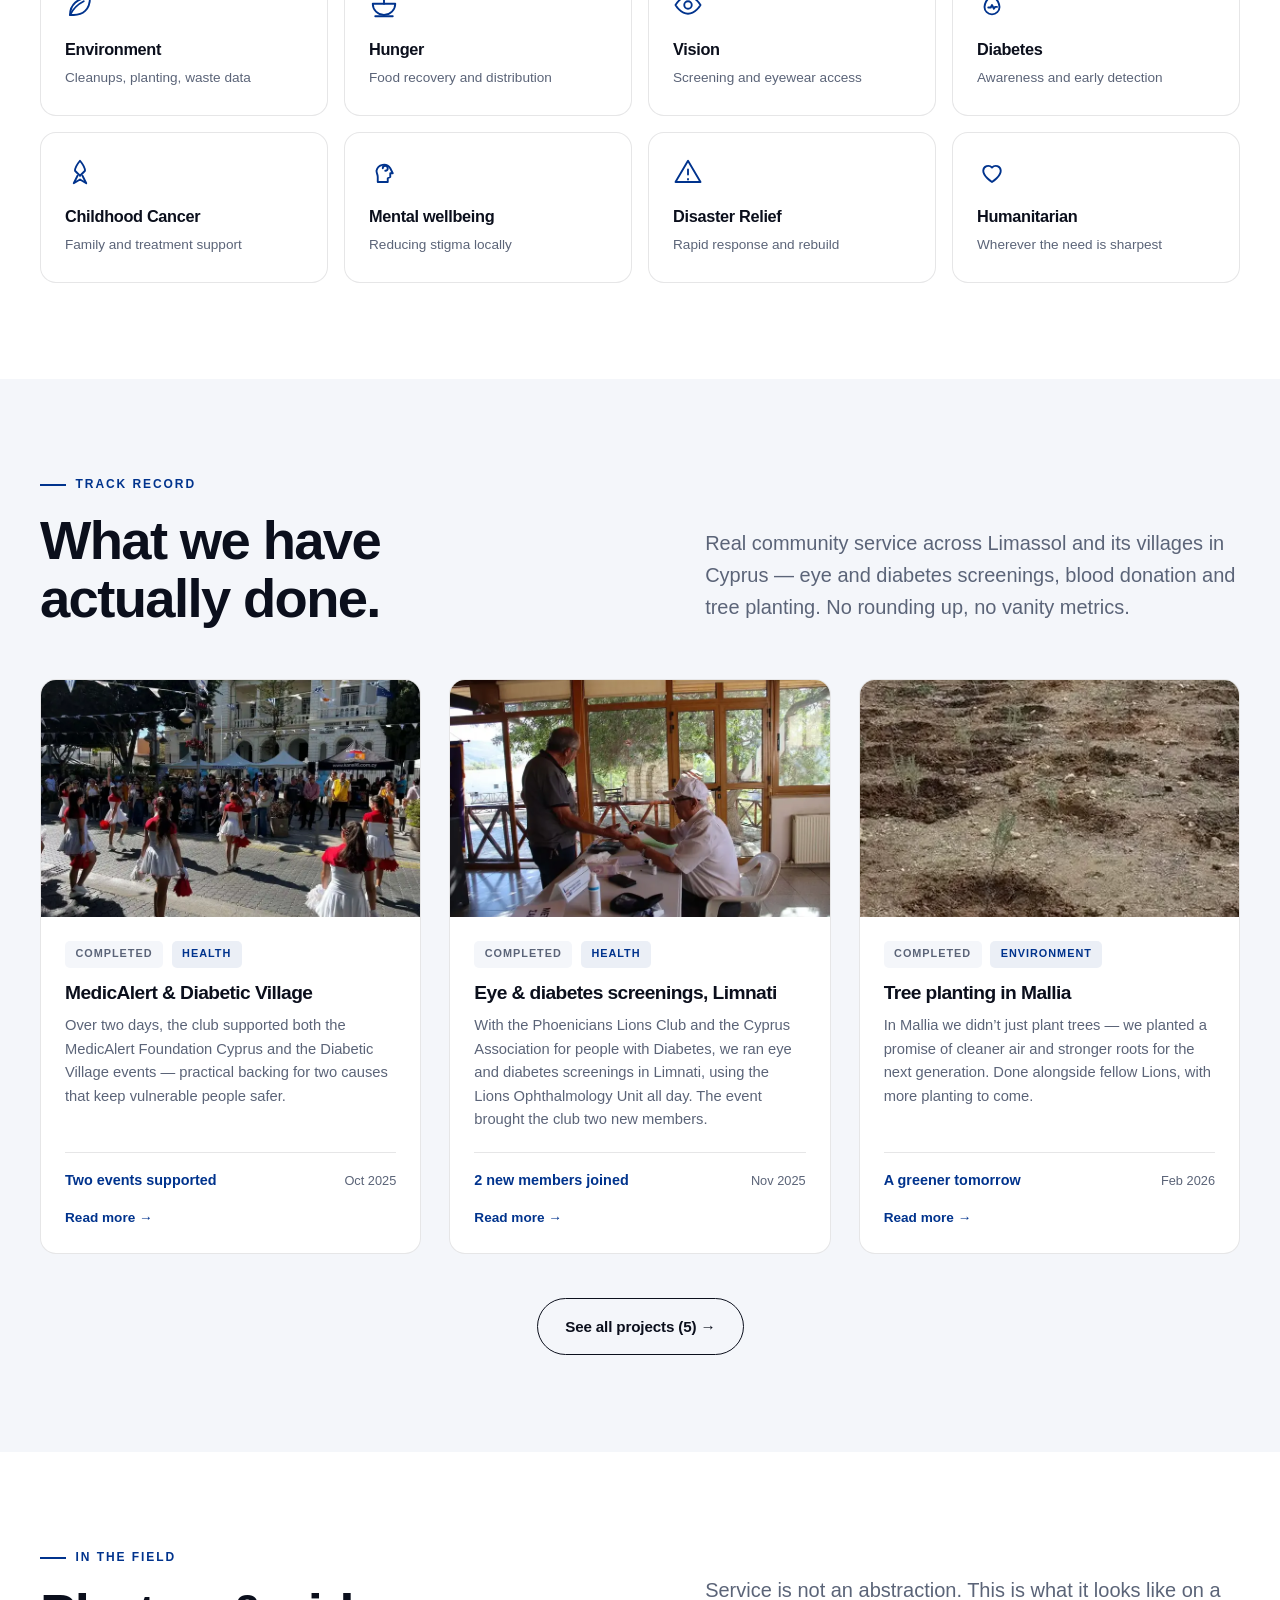
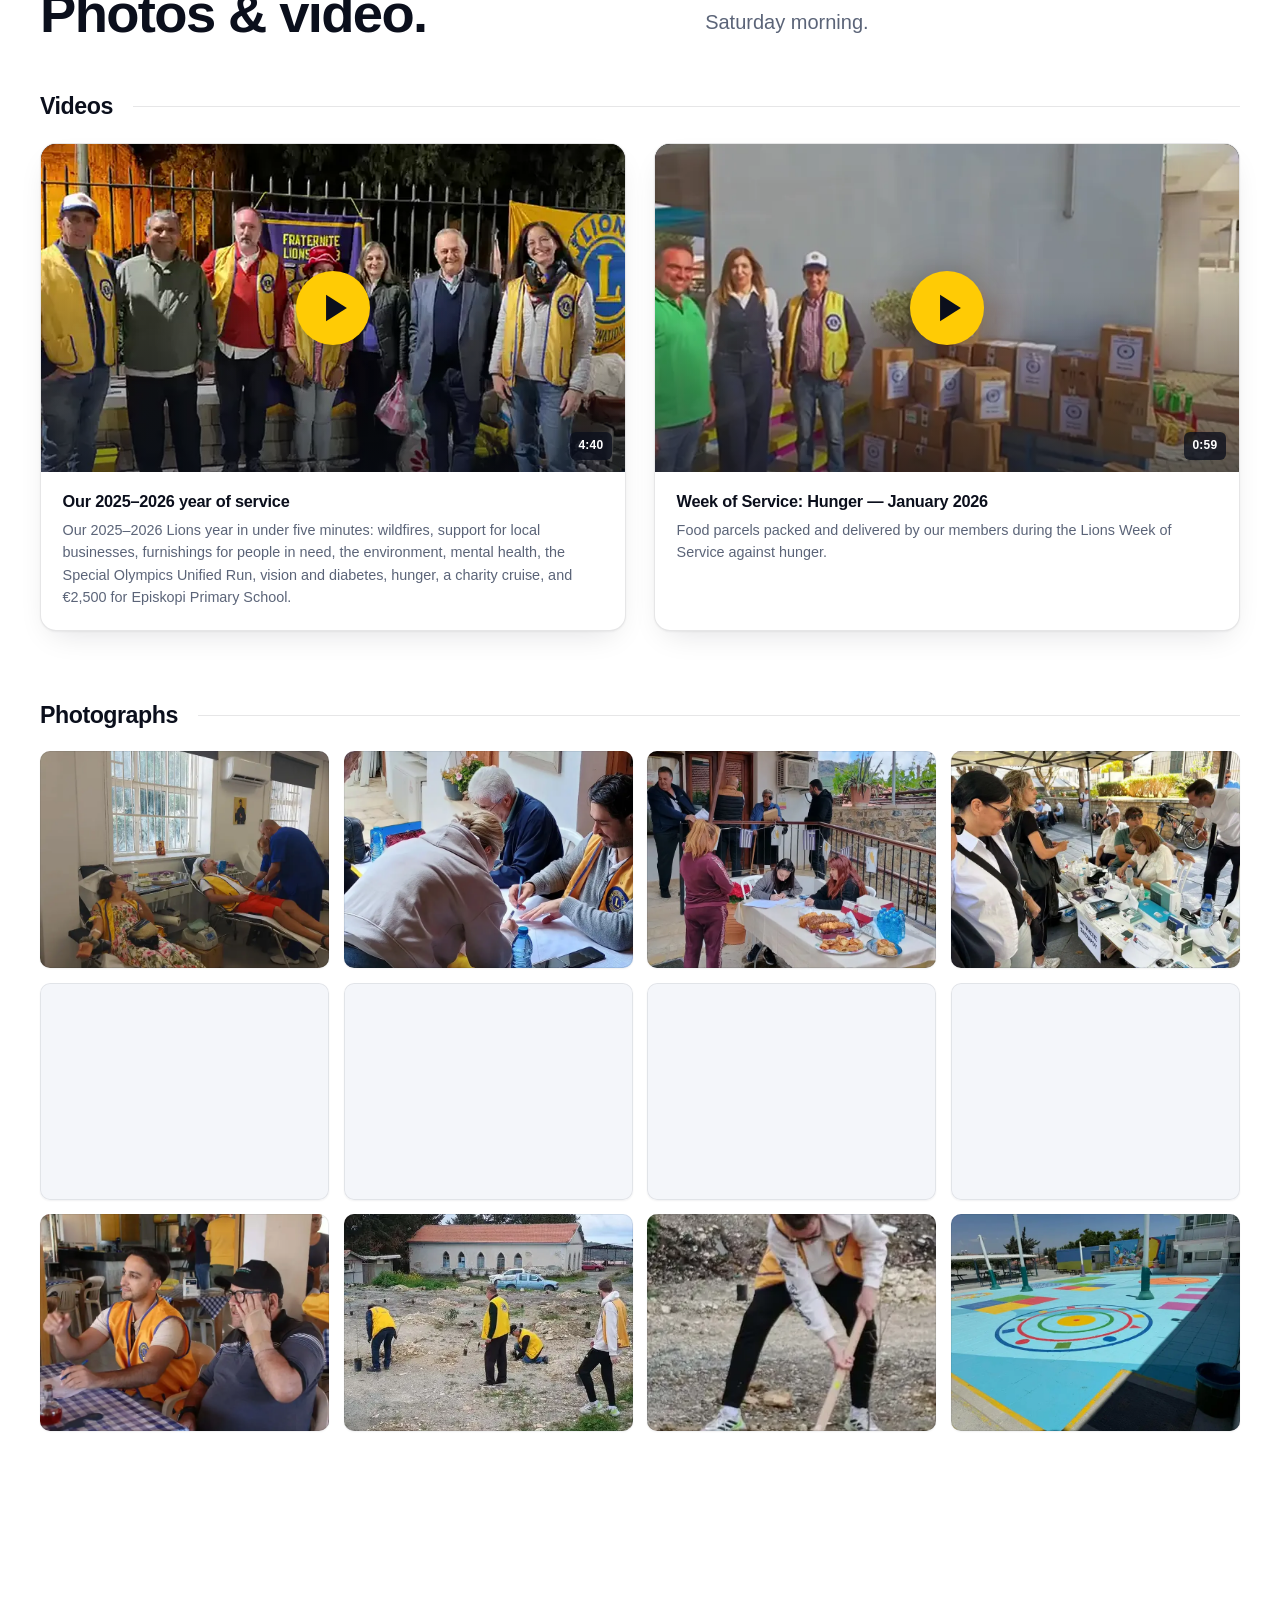
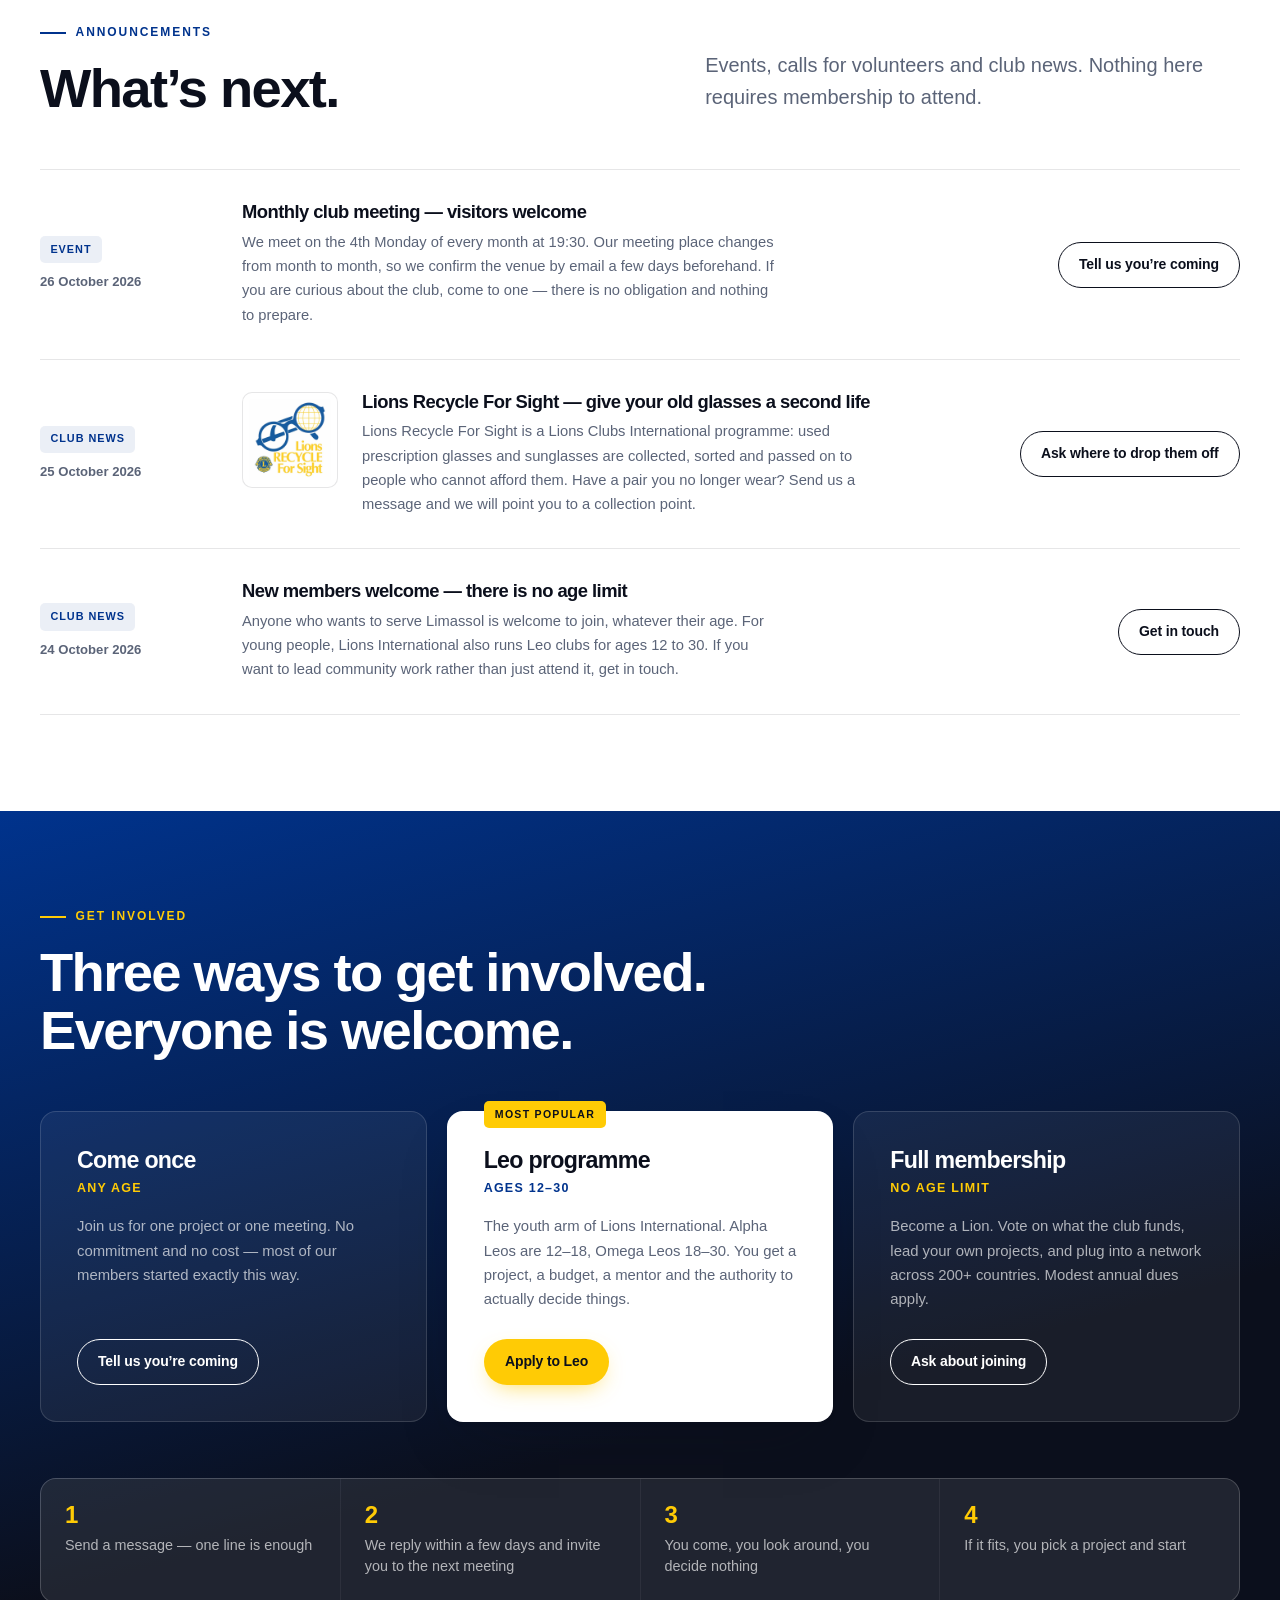
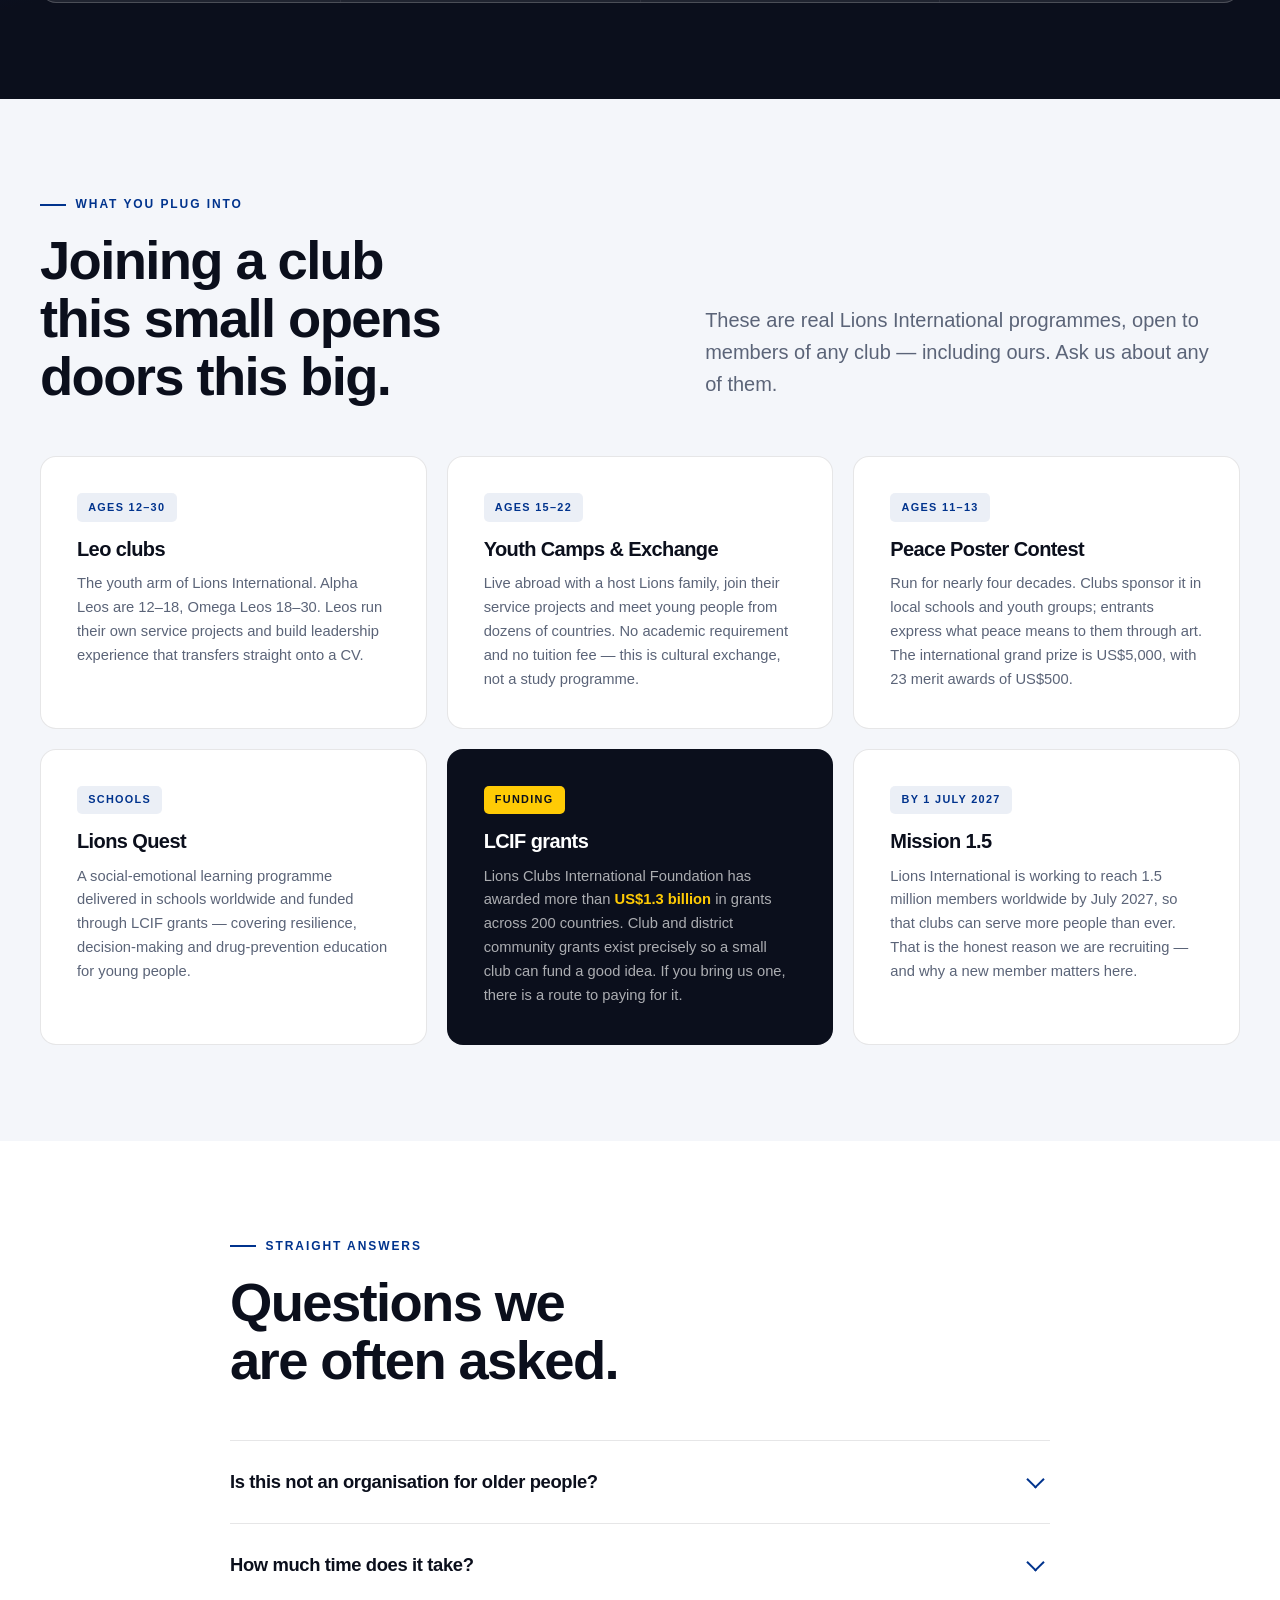
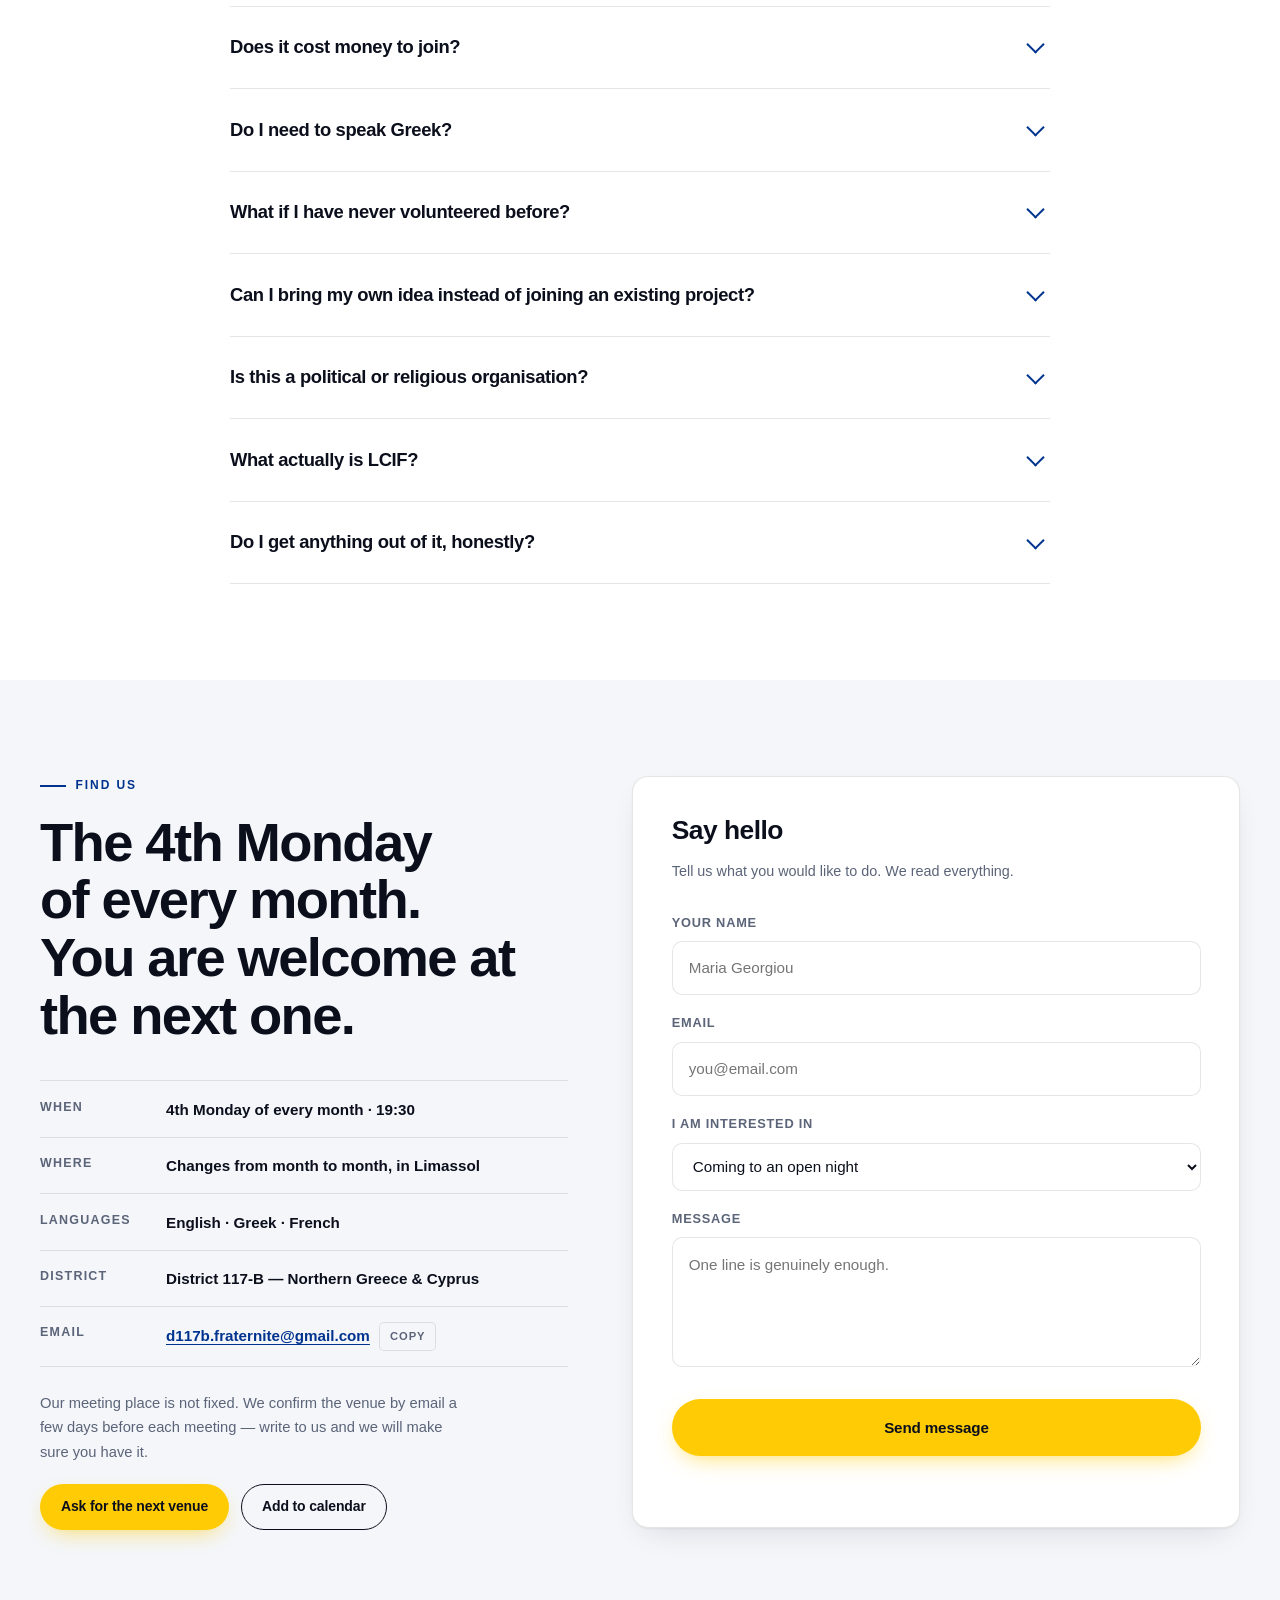
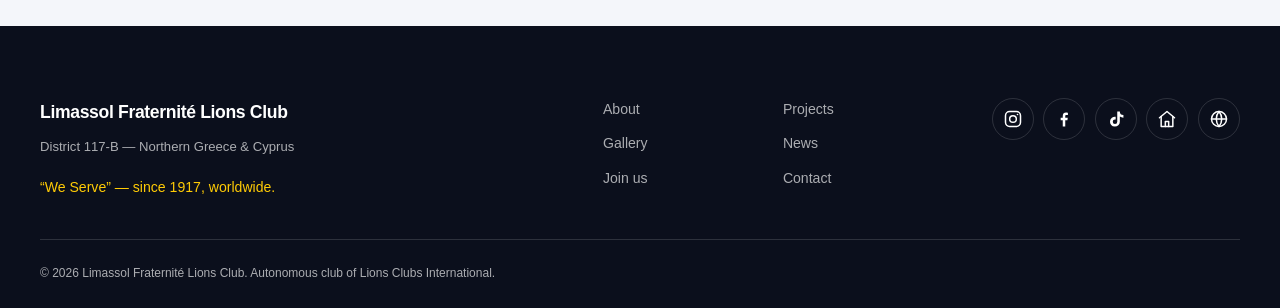
==== commit e8b826a2: "Translate tab titles; keep photo, news and video wording to what is shown" ====
--- a/index.html
+++ b/index.html
@@ -3,7 +3,7 @@
 <head>
 <meta charset="utf-8">
 <meta name="viewport" content="width=device-width, initial-scale=1, viewport-fit=cover">
-<title>Limassol Fraternité Lions Club | Community Service in Limassol, Cyprus</title>
+<title data-i18n="page.home">Limassol Fraternité Lions Club | Community Service in Limassol, Cyprus</title>
 
 <meta name="description" content="Limassol Fraternité Lions Club — volunteer community service in Limassol, Cyprus. Eye and diabetes screenings, blood donation and tree planting across Limassol and its villages. Join us — no age limit. Meetings on the 4th Monday of every month. We Serve.">
 <meta name="keywords" content="Lions Club Limassol, Limassol Fraternité Lions Club, Lions Club Cyprus, volunteer Limassol Cyprus, community service Limassol, diabetes screening Limassol, eye screening Limassol, blood donation Limassol, Leo Club Cyprus, join Lions club Cyprus, District 117-B">
